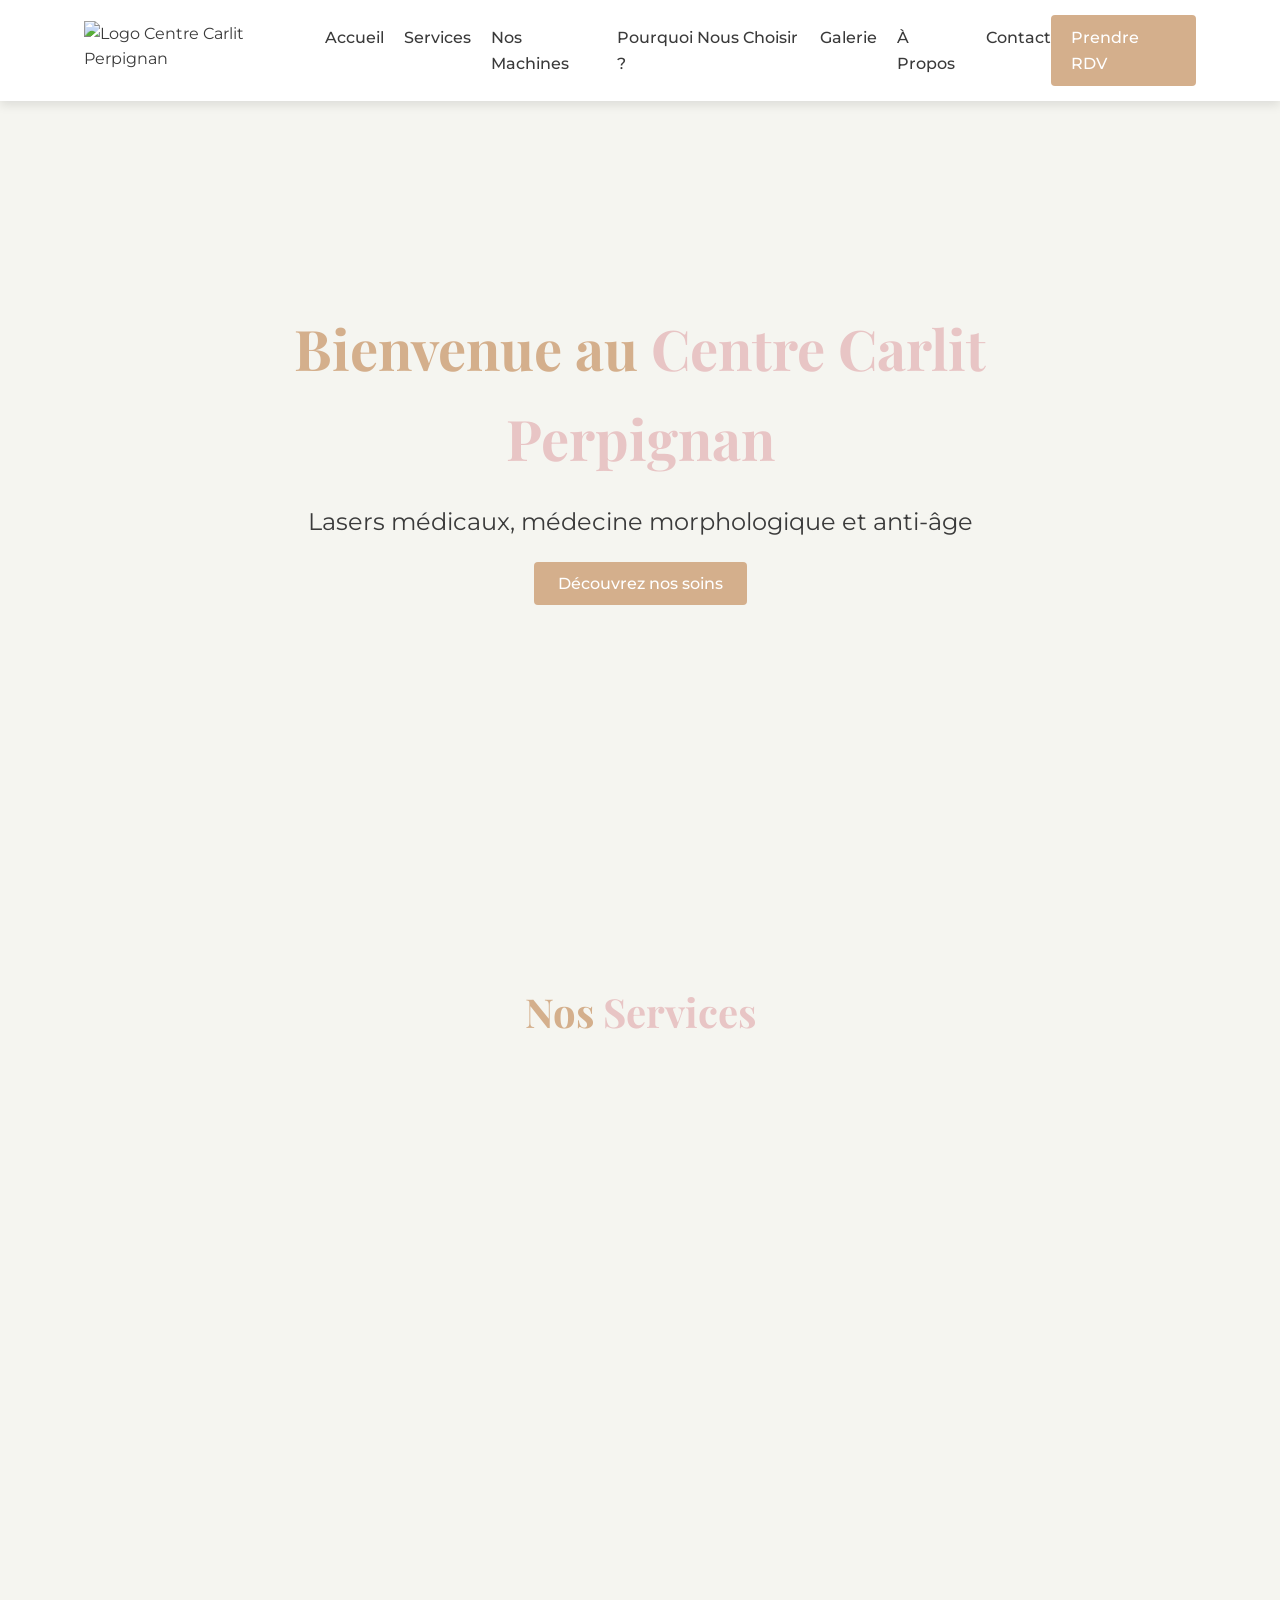
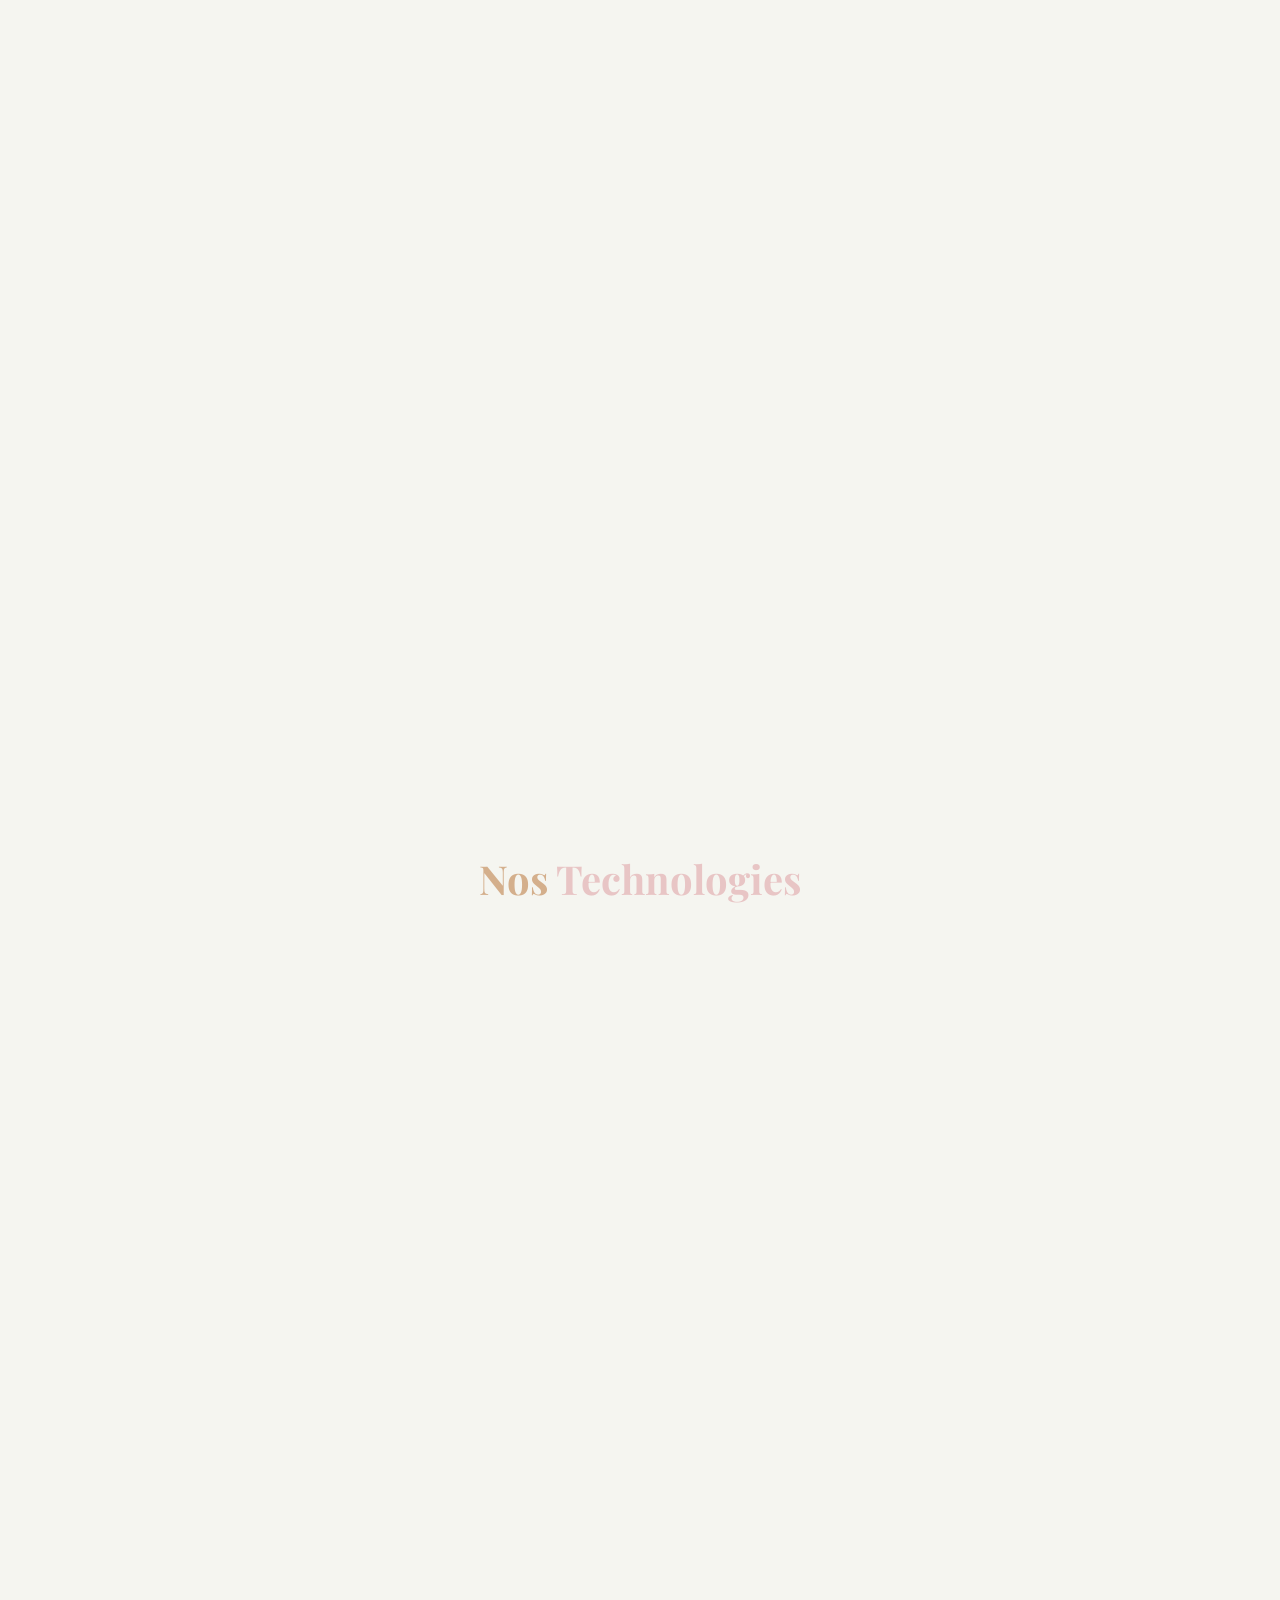
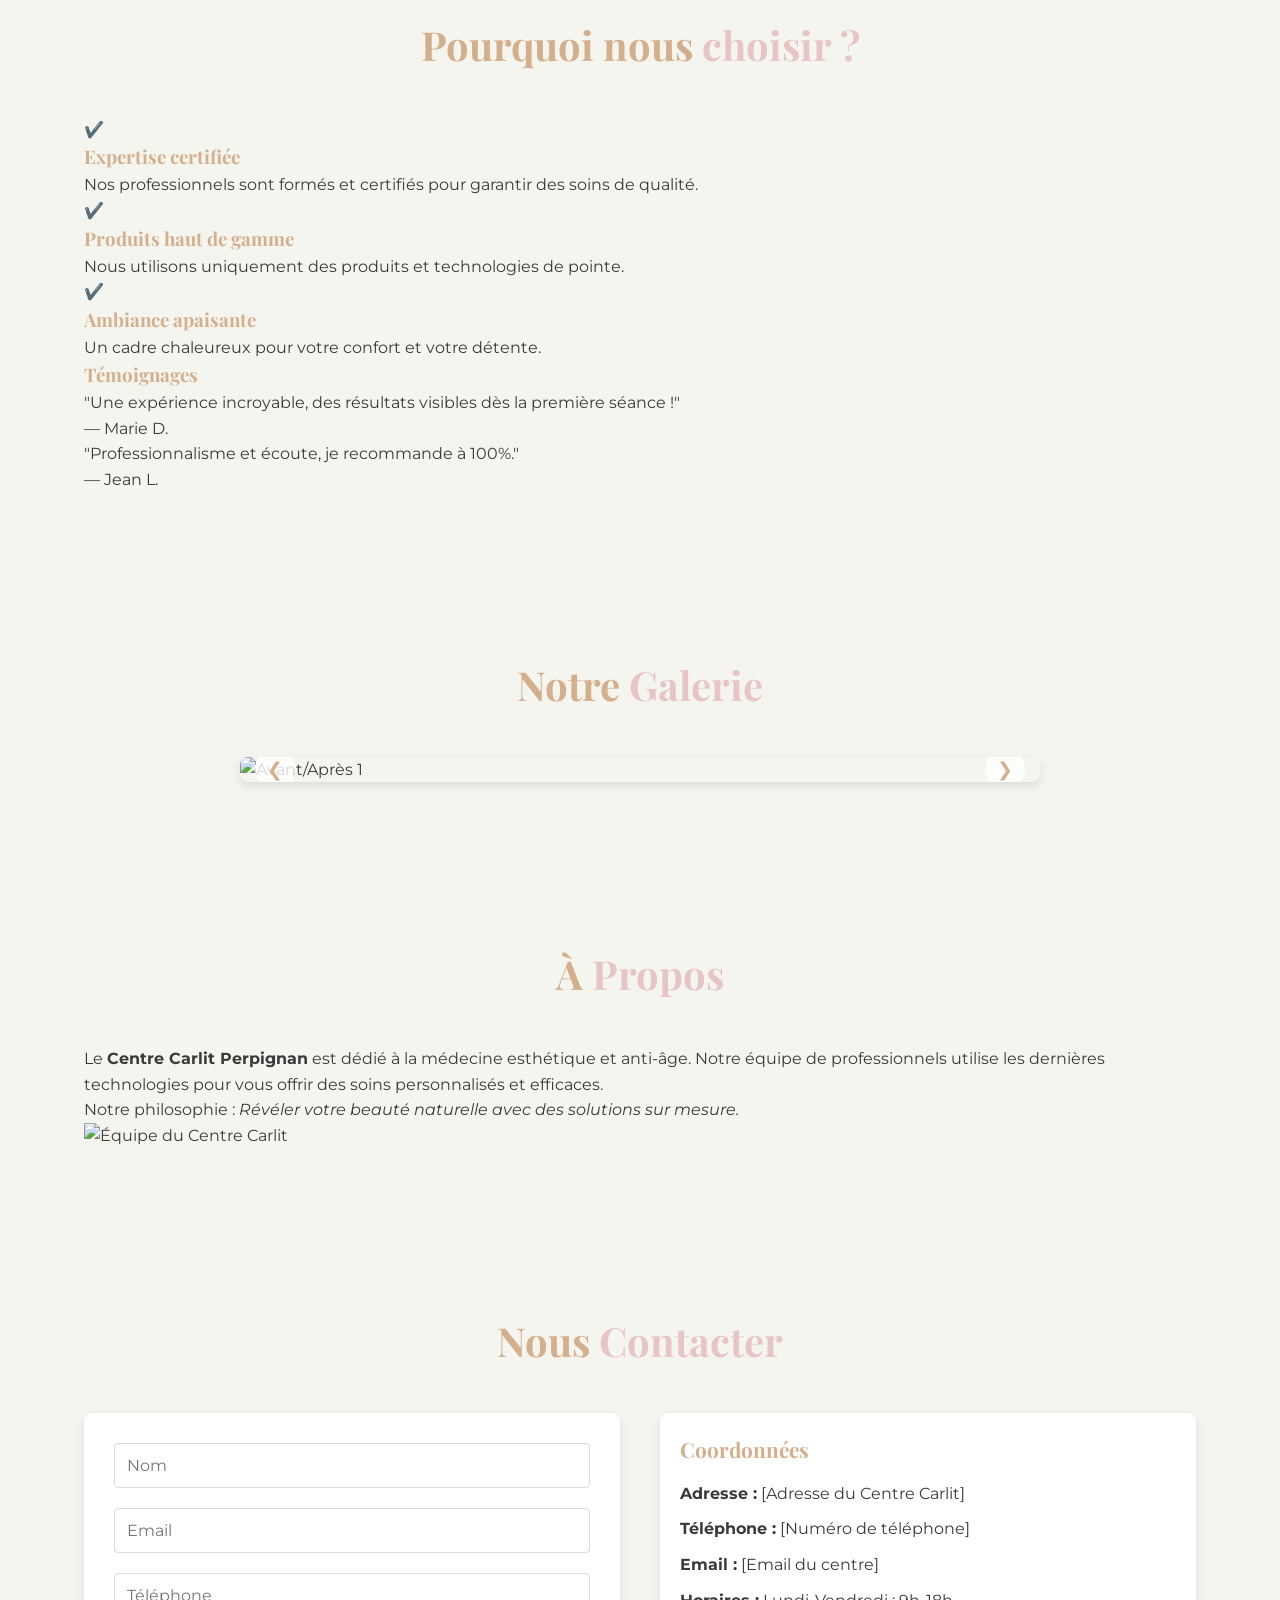
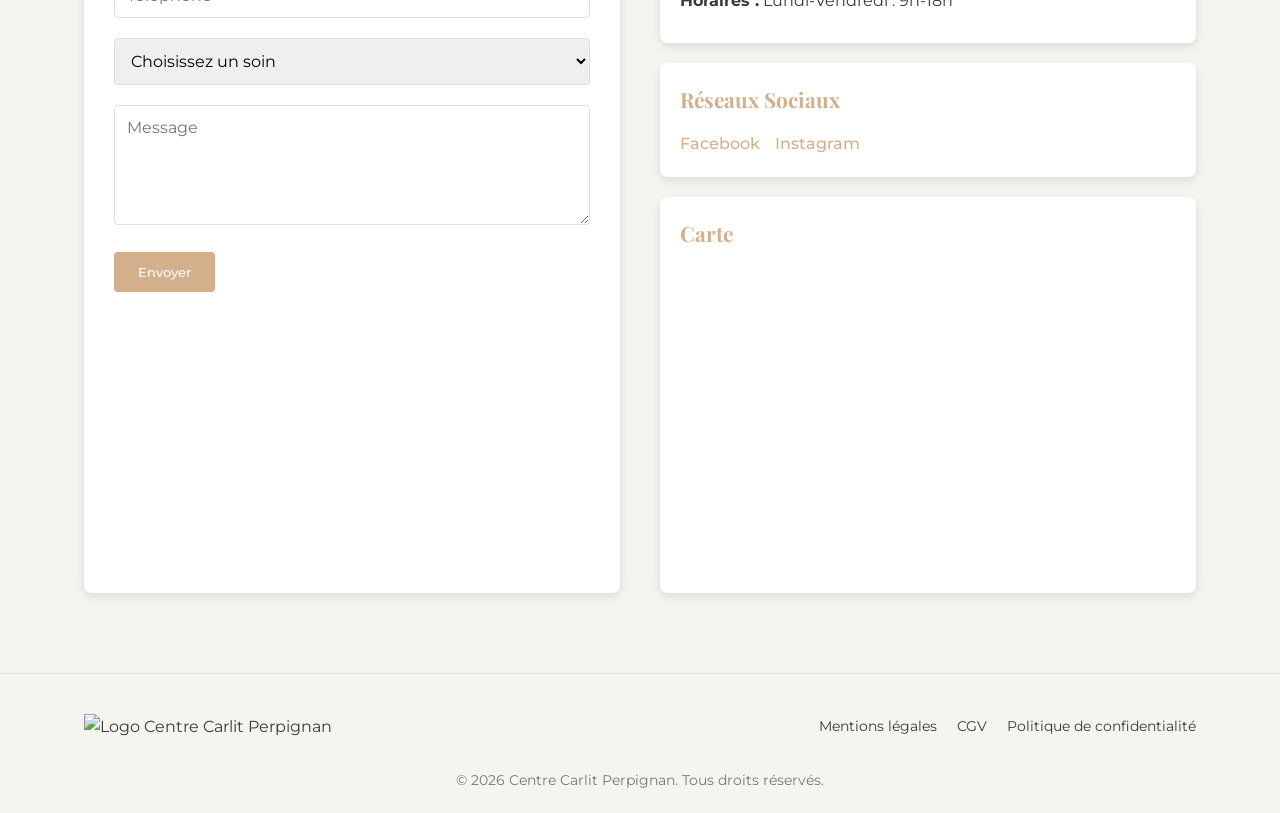
==== index.html @ 640ac3f5 "1st draft" ====
<!DOCTYPE html>
<html lang="fr">
<head>
    <meta charset="UTF-8">
    <meta name="viewport" content="width=device-width, initial-scale=1.0">
    <title>Centre Carlit Perpignan | Lasers Médicaux & Médecine Anti-Âge</title>
    <link rel="preconnect" href="https://fonts.googleapis.com">
    <link rel="preconnect" href="https://fonts.gstatic.com" crossorigin>
    <link href="https://fonts.googleapis.com/css2?family=Playfair+Display:wght@400;600&family=Montserrat:wght@300;400;500&display=swap" rel="stylesheet">
    <link rel="stylesheet" href="css/styles.css">
    <link rel="stylesheet" href="css/hero.css">
    <link rel="stylesheet" href="css/services.css">
    <link rel="stylesheet" href="css/machines.css">
    <link rel="stylesheet" href="css/gallery.css">
    <link rel="stylesheet" href="css/contact.css">
    <link rel="stylesheet" href="css/footer.css">
</head>
<body>
    <!-- Header -->
    <header class="header">
        <div class="container">
            <img src="assets/images/logo-centre-carlit.png" alt="Logo Centre Carlit Perpignan" class="logo">
            <nav class="nav">
                <a href="#hero">Accueil</a>
                <a href="#services">Services</a>
                <a href="#machines">Nos Machines</a>
                <a href="#why-us">Pourquoi Nous Choisir ?</a>
                <a href="#gallery">Galerie</a>
                <a href="#about">À Propos</a>
                <a href="#contact">Contact</a>
            </nav>
            <a href="https://www.doctolib.fr" target="_blank" class="btn-cta">Prendre RDV</a>
        </div>
    </header>

    <!-- Hero Section -->
    <section id="hero" class="hero">
        <div class="hero-content">
            <h1>Bienvenue au <span>Centre Carlit Perpignan</span></h1>
            <p class="subtitle">Lasers médicaux, médecine morphologique et anti-âge</p>
            <a href="#contact" class="btn-primary">Découvrez nos soins</a>
        </div>
    </section>

    <!-- Services Section -->
    <section id="services" class="services">
        <div class="container">
            <h2>Nos <span>Services</span></h2>
            <div class="services-grid" id="services-container"></div>
        </div>
    </section>

    <!-- Machines Section -->
    <section id="machines" class="machines">
        <div class="container">
            <h2>Nos <span>Technologies</span></h2>
            <div class="machines-grid" id="machines-container"></div>
        </div>
    </section>

    <!-- Why Us Section -->
    <section id="why-us" class="why-us">
        <div class="container">
            <h2>Pourquoi nous <span>choisir ?</span></h2>
            <div class="why-us-content">
                <div class="why-us-reasons">
                    <div class="reason">
                        <div class="reason-icon">✔️</div>
                        <h3>Expertise certifiée</h3>
                        <p>Nos professionnels sont formés et certifiés pour garantir des soins de qualité.</p>
                    </div>
                    <div class="reason">
                        <div class="reason-icon">✔️</div>
                        <h3>Produits haut de gamme</h3>
                        <p>Nous utilisons uniquement des produits et technologies de pointe.</p>
                    </div>
                    <div class="reason">
                        <div class="reason-icon">✔️</div>
                        <h3>Ambiance apaisante</h3>
                        <p>Un cadre chaleureux pour votre confort et votre détente.</p>
                    </div>
                </div>
                <div class="testimonials">
                    <h3>Témoignages</h3>
                    <div class="testimonial">
                        <p>"Une expérience incroyable, des résultats visibles dès la première séance !"</p>
                        <span>— Marie D.</span>
                    </div>
                    <div class="testimonial">
                        <p>"Professionnalisme et écoute, je recommande à 100%."</p>
                        <span>— Jean L.</span>
                    </div>
                </div>
            </div>
        </div>
    </section>

    <!-- Gallery Section -->
    <section id="gallery" class="gallery">
        <div class="container">
            <h2>Notre <span>Galerie</span></h2>
            <div class="carousel" id="gallery-carousel">
                <div class="carousel-inner">
                    <div class="carousel-item active">
                        <img src="https://via.placeholder.com/800x500?text=Avant/Après+1" alt="Avant/Après 1">
                    </div>
                    <div class="carousel-item">
                        <img src="https://via.placeholder.com/800x500?text=Avant/Après+2" alt="Avant/Après 2">
                    </div>
                    <div class="carousel-item">
                        <img src="https://via.placeholder.com/800x500?text=Avant/Après+3" alt="Avant/Après 3">
                    </div>
                </div>
                <button class="carousel-control prev">❮</button>
                <button class="carousel-control next">❯</button>
            </div>
        </div>
    </section>

    <!-- About Section -->
    <section id="about" class="about">
        <div class="container">
            <h2>À <span>Propos</span></h2>
            <div class="about-content">
                <div class="about-text">
                    <p>Le <strong>Centre Carlit Perpignan</strong> est dédié à la médecine esthétique et anti-âge. Notre équipe de professionnels utilise les dernières technologies pour vous offrir des soins personnalisés et efficaces.</p>
                    <p>Notre philosophie : <em>Révéler votre beauté naturelle avec des solutions sur mesure.</em></p>
                </div>
                <div class="about-image">
                    <img src="https://via.placeholder.com/600x400?text=Équipe+Centre+Carlit" alt="Équipe du Centre Carlit">
                </div>
            </div>
        </div>
    </section>

    <!-- Contact Section -->
    <section id="contact" class="contact">
        <div class="container">
            <h2>Nous <span>Contacter</span></h2>
            <div class="contact-content">
                <form id="contact-form" class="contact-form">
                    <div class="form-group">
                        <input type="text" id="name" name="name" placeholder="Nom" required>
                    </div>
                    <div class="form-group">
                        <input type="email" id="email" name="email" placeholder="Email" required>
                    </div>
                    <div class="form-group">
                        <input type="tel" id="phone" name="phone" placeholder="Téléphone">
                    </div>
                    <div class="form-group">
                        <select id="service" name="service" required>
                            <option value="" disabled selected>Choisissez un soin</option>
                            <option value="consultation">Consultation Bilan</option>
                            <option value="laser-co2">Laser CO2 fractionné</option>
                            <option value="laser-ipl">Laser IPL vasculaire/pigmenté</option>
                            <option value="tatouage">Dé tatouage laser avec IPL</option>
                            <option value="epilation-laser">Laser épilatoire</option>
                            <option value="epilation-electrique">Épilation électrique</option>
                            <option value="injections">Injections anti-âge</option>
                            <option value="radiofrequence">Radiofréquence + micro needling + NCTF</option>
                            <option value="led">LED / photo modulation</option>
                            <option value="hydrafacial">Hydrafacial</option>
                            <option value="peelings">Peelings</option>
                            <option value="ablations">Ablations bistouri électrique/mécanique</option>
                        </select>
                    </div>
                    <div class="form-group">
                        <textarea id="message" name="message" placeholder="Message" required></textarea>
                    </div>
                    <button type="submit" class="btn-primary">Envoyer</button>
                </form>
                <div class="contact-info">
                    <div class="info-group">
                        <h3>Coordonnées</h3>
                        <p><strong>Adresse :</strong> [Adresse du Centre Carlit]</p>
                        <p><strong>Téléphone :</strong> [Numéro de téléphone]</p>
                        <p><strong>Email :</strong> [Email du centre]</p>
                        <p><strong>Horaires :</strong> Lundi-Vendredi : 9h-18h</p>
                    </div>
                    <div class="info-group">
                        <h3>Réseaux Sociaux</h3>
                        <div class="social-links">
                            <a href="#" target="_blank">Facebook</a>
                            <a href="#" target="_blank">Instagram</a>
                        </div>
                    </div>
                    <div class="info-group">
                        <h3>Carte</h3>
                        <iframe src="https://www.google.com/maps/embed?pb=!1m18!1m12!1m3!1d3000!2d2.9!3d42.7!2m3!1f0!2f0!3f0!3m2!1i1024!2i768!4f13.1!3m3!1m2!1s0x0%3A0x0!2zNDLCsDQyJzAwLjAiTiAywrAwMCcwMCJX!5e0!3m2!1sfr!2sfr!4v1234567890" width="100%" height="300" style="border:0;" allowfullscreen="" loading="lazy"></iframe>
                    </div>
                </div>
            </div>
        </div>
    </section>

    <!-- Footer -->
    <footer class="footer">
        <div class="container">
            <div class="footer-content">
                <div class="footer-logo">
                    <img src="assets/images/logo-centre-carlit.png" alt="Logo Centre Carlit Perpignan" class="logo">
                </div>
                <div class="footer-links">
                    <a href="#">Mentions légales</a>
                    <a href="#">CGV</a>
                    <a href="#">Politique de confidentialité</a>
                </div>
            </div>
            <div class="footer-bottom">
                <p>&copy; 2026 Centre Carlit Perpignan. Tous droits réservés.</p>
            </div>
        </div>
    </footer>

    <script src="js/data/services.js"></script>
    <script src="js/data/machines.js"></script>
    <script src="js/main.js"></script>
    <script src="js/carousel.js"></script>
    <script src="js/form.js"></script>
</body>
</html>
---- css/styles.css ----
:root {
    --primary-color: #D4AF8C;
    --secondary-color: #E8C5C5;
    --text-color: #3A3A3A;
    --bg-color: #F5F5F0;
    --accent-color: #A8C8E8;
    --font-title: 'Playfair Display', serif;
    --font-text: 'Montserrat', sans-serif;
    --shadow: 0 4px 10px rgba(0, 0, 0, 0.1);
    --transition: all 0.3s ease;
}

* {
    margin: 0;
    padding: 0;
    box-sizing: border-box;
}

body {
    font-family: var(--font-text);
    color: var(--text-color);
    background-color: var(--bg-color);
    line-height: 1.6;
}

.container {
    width: 90%;
    max-width: 1200px;
    margin: 0 auto;
    padding: 0 20px;
}

h1, h2, h3 {
    font-family: var(--font-title);
    color: var(--primary-color);
}

a {
    text-decoration: none;
    color: var(--accent-color);
}

img {
    max-width: 100%;
    height: auto;
}

.btn-primary {
    background-color: var(--primary-color);
    color: white;
    padding: 12px 24px;
    border-radius: 4px;
    transition: var(--transition);
    border: none;
    cursor: pointer;
    font-family: var(--font-text);
    font-weight: 500;
}

.btn-primary:hover {
    background-color: var(--secondary-color);
}

.btn-secondary {
    background-color: transparent;
    color: var(--primary-color);
    border: 1px solid var(--primary-color);
    padding: 10px 20px;
    transition: var(--transition);
    border-radius: 4px;
    cursor: pointer;
    font-family: var(--font-text);
}

.btn-secondary:hover {
    background-color: var(--primary-color);
    color: white;
}

.btn-cta {
    background-color: var(--primary-color);
    color: white;
    padding: 10px 20px;
    border-radius: 4px;
    transition: var(--transition);
    text-decoration: none;
    font-family: var(--font-text);
    font-weight: 500;
}

.btn-cta:hover {
    background-color: var(--secondary-color);
}

.header {
    background-color: white;
    box-shadow: var(--shadow);
    position: fixed;
    width: 100%;
    z-index: 1000;
    padding: 15px 0;
}

.header .container {
    display: flex;
    justify-content: space-between;
    align-items: center;
}

.logo {
    height: 60px;
}

.nav {
    display: flex;
    gap: 20px;
}

.nav a {
    color: var(--text-color);
    font-weight: 500;
    transition: var(--transition);
}

.nav a:hover {
    color: var(--primary-color);
}

section {
    padding: 80px 0;
}

section h2 {
    font-size: 2.5rem;
    margin-bottom: 40px;
    text-align: center;
}

section h2 span {
    color: var(--secondary-color);
}

.animate {
    opacity: 1;
    transform: translateY(0);
    transition: var(--transition);
}

.hidden {
    opacity: 0;
    transform: translateY(20px);
}
---- css/hero.css ----
.hero {
    background: linear-gradient(rgba(245, 245, 240, 0.9), rgba(245, 245, 240, 0.9)),
                url('https://via.placeholder.com/1920x1080?text=Hero+Background');
    background-size: cover;
    background-position: center;
    height: 100vh;
    display: flex;
    align-items: center;
    text-align: center;
    color: var(--text-color);
    padding-top: 80px;
}

.hero-content {
    max-width: 800px;
    margin: 0 auto;
}

.hero h1 {
    font-size: 3.5rem;
    margin-bottom: 20px;
    color: var(--primary-color);
}

.hero h1 span {
    color: var(--secondary-color);
}

.hero .subtitle {
    font-size: 1.5rem;
    margin-bottom: 30px;
    color: var(--text-color);
}
---- css/services.css ----
.services-grid {
    display: grid;
    grid-template-columns: repeat(auto-fill, minmax(300px, 1fr));
    gap: 25px;
}

.service-card {
    background: white;
    border-radius: 8px;
    padding: 25px;
    box-shadow: var(--shadow);
    transition: var(--transition);
    opacity: 0;
    transform: translateY(20px);
}

.service-card.animate {
    opacity: 1;
    transform: translateY(0);
}

.service-card:hover {
    transform: translateY(-5px);
    box-shadow: 0 8px 15px rgba(0, 0, 0, 0.15);
}

.service-icon {
    font-size: 2.5rem;
    margin-bottom: 15px;
    color: var(--primary-color);
}

.service-card h3 {
    font-size: 1.4rem;
    margin-bottom: 10px;
    color: var(--primary-color);
}

.service-card p {
    margin-bottom: 10px;
    color: var(--text-color);
}

.service-price {
    font-weight: 600;
    color: var(--secondary-color);
    display: block;
}
---- css/machines.css ----
.machines-grid {
    display: grid;
    grid-template-columns: repeat(auto-fill, minmax(300px, 1fr));
    gap: 25px;
}

.machine-card {
    background: white;
    border-radius: 8px;
    padding: 25px;
    box-shadow: var(--shadow);
    transition: var(--transition);
    text-align: center;
    opacity: 0;
    transform: translateY(20px);
}

.machine-card.animate {
    opacity: 1;
    transform: translateY(0);
}

.machine-card:hover {
    transform: translateY(-5px);
    box-shadow: 0 8px 15px rgba(0, 0, 0, 0.15);
}

.machine-card img {
    height: 200px;
    object-fit: contain;
    margin-bottom: 20px;
}

.machine-card h3 {
    font-size: 1.4rem;
    margin-bottom: 10px;
    color: var(--primary-color);
}

.machine-card p {
    margin-bottom: 20px;
    color: var(--text-color);
}
---- css/gallery.css ----
.carousel {
    position: relative;
    max-width: 800px;
    margin: 0 auto;
    overflow: hidden;
    border-radius: 8px;
    box-shadow: var(--shadow);
}

.carousel-inner {
    display: flex;
    transition: transform 0.5s ease;
}

.carousel-item {
    min-width: 100%;
}

.carousel-item img {
    width: 100%;
    height: 400px;
    object-fit: cover;
}

.carousel-control {
    position: absolute;
    top: 50%;
    transform: translateY(-50%);
    background: rgba(255, 255, 255, 0.8);
    border: none;
    width: 40px;
    height: 40px;
    border-radius: 50%;
    cursor: pointer;
    font-size: 1.2rem;
    color: var(--primary-color);
    z-index: 10;
}

.carousel-control.prev {
    left: 15px;
}

.carousel-control.next {
    right: 15px;
}

.carousel-control:hover {
    background: rgba(212, 175, 140, 0.8);
    color: white;
}
---- css/contact.css ----
.contact-content {
    display: grid;
    grid-template-columns: 1fr 1fr;
    gap: 40px;
}

.contact-form {
    background: white;
    padding: 30px;
    border-radius: 8px;
    box-shadow: var(--shadow);
}

.form-group {
    margin-bottom: 20px;
}

.form-group input,
.form-group select,
.form-group textarea {
    width: 100%;
    padding: 12px;
    border: 1px solid #ddd;
    border-radius: 4px;
    font-family: var(--font-text);
    font-size: 1rem;
}

.form-group textarea {
    height: 120px;
    resize: vertical;
}

.contact-info {
    display: flex;
    flex-direction: column;
    gap: 20px;
}

.info-group {
    background: white;
    padding: 20px;
    border-radius: 8px;
    box-shadow: var(--shadow);
}

.info-group h3 {
    margin-bottom: 15px;
    font-size: 1.3rem;
    color: var(--primary-color);
}

.info-group p {
    margin-bottom: 10px;
}

.social-links {
    display: flex;
    gap: 15px;
}

.social-links a {
    color: var(--primary-color);
    font-weight: 500;
}

.social-links a:hover {
    color: var(--secondary-color);
}

iframe {
    border: none;
    border-radius: 8px;
}
---- css/footer.css ----
.footer {
    background-color: var(--bg-color);
    padding: 40px 0 20px;
    border-top: 1px solid #ddd;
}

.footer-content {
    display: flex;
    justify-content: space-between;
    align-items: center;
    margin-bottom: 30px;
}

.footer-logo img {
    height: 50px;
}

.footer-links {
    display: flex;
    gap: 20px;
}

.footer-links a {
    color: var(--text-color);
    font-size: 0.9rem;
}

.footer-links a:hover {
    color: var(--primary-color);
}

.footer-bottom {
    text-align: center;
    font-size: 0.9rem;
    color: #777;
}
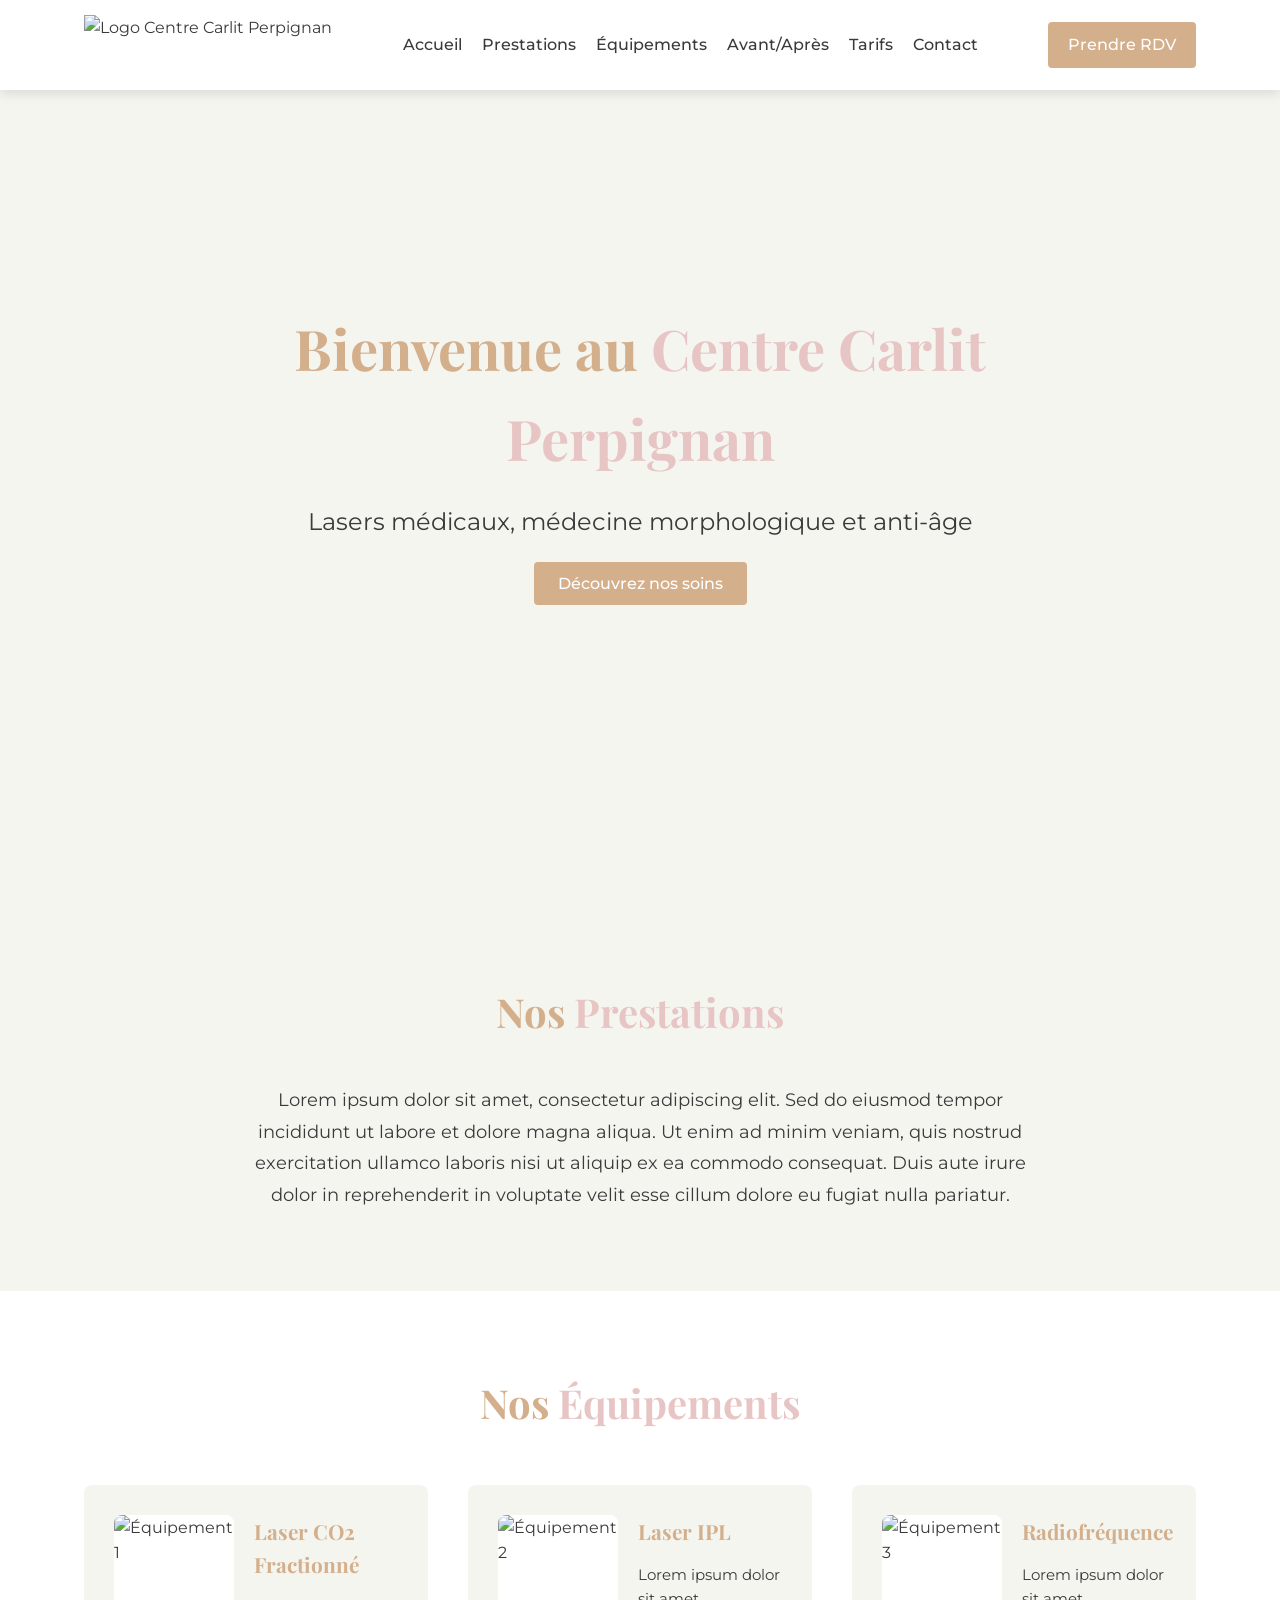
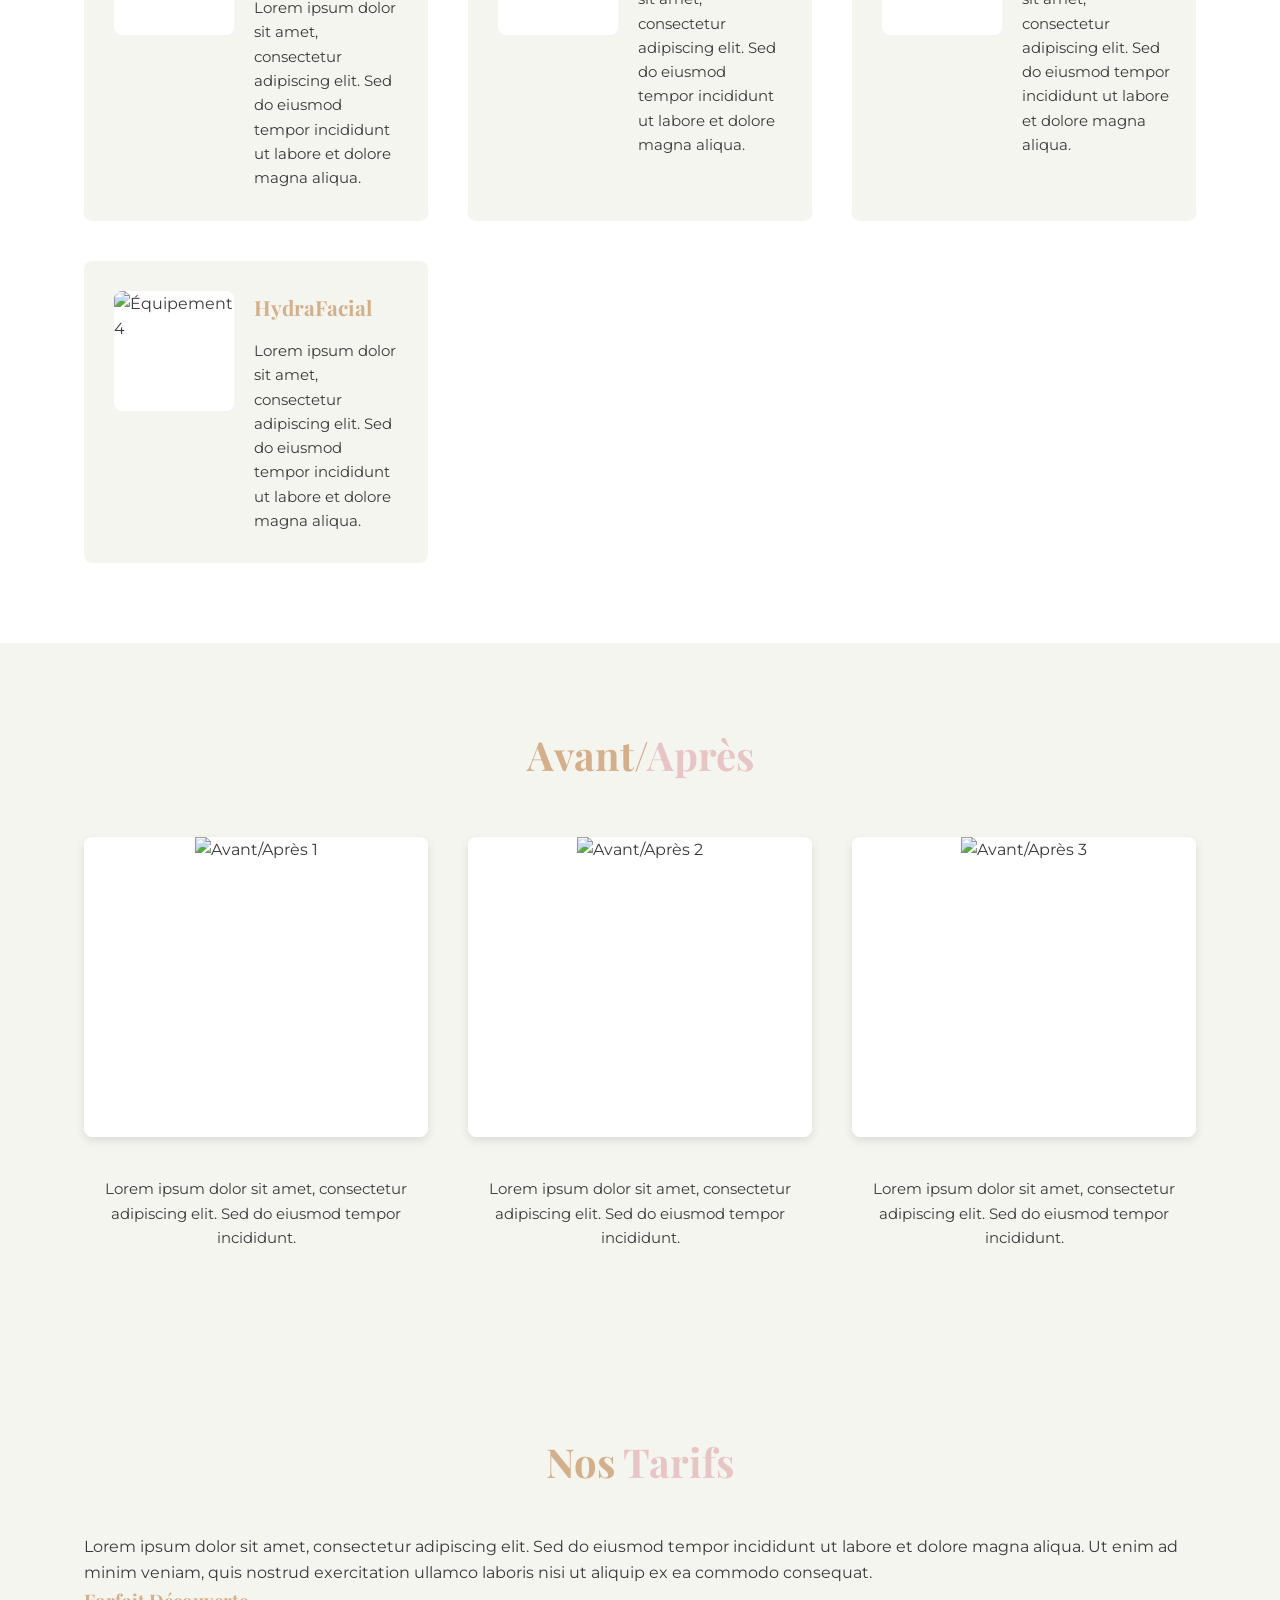
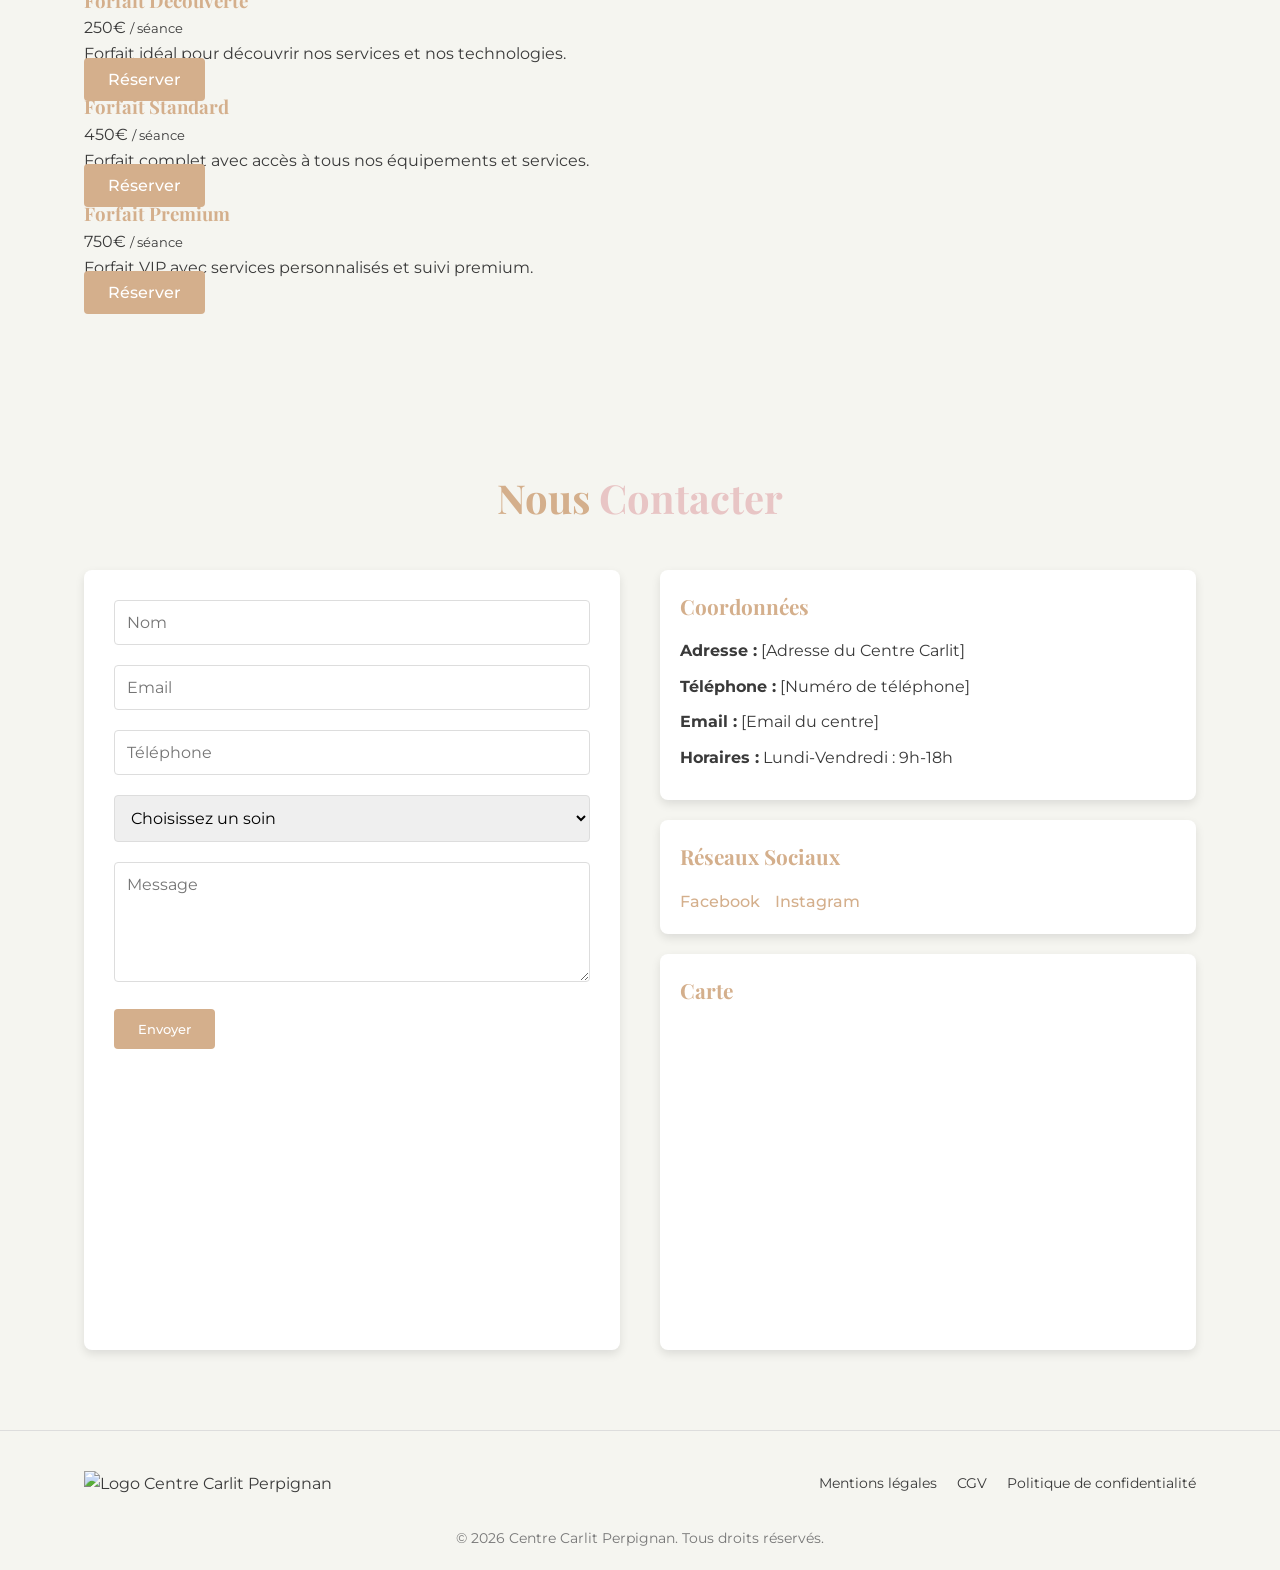
==== commit acf75842: "Mettre à jour index.html avec les 5 nouvelles sections et menu reformatisé" ====
--- a/index.html
+++ b/index.html
@@ -9,9 +9,10 @@
     <link href="https://fonts.googleapis.com/css2?family=Playfair+Display:wght@400;600&family=Montserrat:wght@300;400;500&display=swap" rel="stylesheet">
     <link rel="stylesheet" href="css/styles.css">
     <link rel="stylesheet" href="css/hero.css">
-    <link rel="stylesheet" href="css/services.css">
-    <link rel="stylesheet" href="css/machines.css">
-    <link rel="stylesheet" href="css/gallery.css">
+    <link rel="stylesheet" href="css/prestations.css">
+    <link rel="stylesheet" href="css/equipements.css">
+    <link rel="stylesheet" href="css/avant-apres.css">
+    <link rel="stylesheet" href="css/tarifs.css">
     <link rel="stylesheet" href="css/contact.css">
     <link rel="stylesheet" href="css/footer.css">
 </head>
@@ -22,11 +23,10 @@
             <img src="assets/images/logo-centre-carlit.png" alt="Logo Centre Carlit Perpignan" class="logo">
             <nav class="nav">
                 <a href="#hero">Accueil</a>
-                <a href="#services">Services</a>
-                <a href="#machines">Nos Machines</a>
-                <a href="#why-us">Pourquoi Nous Choisir ?</a>
-                <a href="#gallery">Galerie</a>
-                <a href="#about">À Propos</a>
+                <a href="#prestations">Prestations</a>
+                <a href="#equipements">Équipements</a>
+                <a href="#avant-apres">Avant/Après</a>
+                <a href="#tarifs">Tarifs</a>
                 <a href="#contact">Contact</a>
             </nav>
             <a href="https://www.doctolib.fr" target="_blank" class="btn-cta">Prendre RDV</a>
@@ -42,92 +42,140 @@
         </div>
     </section>
 
-    <!-- Services Section -->
-    <section id="services" class="services">
-        <div class="container">
-            <h2>Nos <span>Services</span></h2>
-            <div class="services-grid" id="services-container"></div>
-        </div>
-    </section>
-
-    <!-- Machines Section -->
-    <section id="machines" class="machines">
-        <div class="container">
-            <h2>Nos <span>Technologies</span></h2>
-            <div class="machines-grid" id="machines-container"></div>
-        </div>
-    </section>
-
-    <!-- Why Us Section -->
-    <section id="why-us" class="why-us">
-        <div class="container">
-            <h2>Pourquoi nous <span>choisir ?</span></h2>
-            <div class="why-us-content">
-                <div class="why-us-reasons">
-                    <div class="reason">
-                        <div class="reason-icon">✔️</div>
-                        <h3>Expertise certifiée</h3>
-                        <p>Nos professionnels sont formés et certifiés pour garantir des soins de qualité.</p>
-                    </div>
-                    <div class="reason">
-                        <div class="reason-icon">✔️</div>
-                        <h3>Produits haut de gamme</h3>
-                        <p>Nous utilisons uniquement des produits et technologies de pointe.</p>
-                    </div>
-                    <div class="reason">
-                        <div class="reason-icon">✔️</div>
-                        <h3>Ambiance apaisante</h3>
-                        <p>Un cadre chaleureux pour votre confort et votre détente.</p>
-                    </div>
-                </div>
-                <div class="testimonials">
-                    <h3>Témoignages</h3>
-                    <div class="testimonial">
-                        <p>"Une expérience incroyable, des résultats visibles dès la première séance !"</p>
-                        <span>— Marie D.</span>
-                    </div>
-                    <div class="testimonial">
-                        <p>"Professionnalisme et écoute, je recommande à 100%."</p>
-                        <span>— Jean L.</span>
-                    </div>
-                </div>
-            </div>
-        </div>
-    </section>
-
-    <!-- Gallery Section -->
-    <section id="gallery" class="gallery">
-        <div class="container">
-            <h2>Notre <span>Galerie</span></h2>
-            <div class="carousel" id="gallery-carousel">
-                <div class="carousel-inner">
-                    <div class="carousel-item active">
-                        <img src="https://via.placeholder.com/800x500?text=Avant/Après+1" alt="Avant/Après 1">
-                    </div>
-                    <div class="carousel-item">
-                        <img src="https://via.placeholder.com/800x500?text=Avant/Après+2" alt="Avant/Après 2">
-                    </div>
-                    <div class="carousel-item">
-                        <img src="https://via.placeholder.com/800x500?text=Avant/Après+3" alt="Avant/Après 3">
-                    </div>
-                </div>
-                <button class="carousel-control prev">❮</button>
-                <button class="carousel-control next">❯</button>
-            </div>
-        </div>
-    </section>
-
-    <!-- About Section -->
-    <section id="about" class="about">
-        <div class="container">
-            <h2>À <span>Propos</span></h2>
-            <div class="about-content">
-                <div class="about-text">
-                    <p>Le <strong>Centre Carlit Perpignan</strong> est dédié à la médecine esthétique et anti-âge. Notre équipe de professionnels utilise les dernières technologies pour vous offrir des soins personnalisés et efficaces.</p>
-                    <p>Notre philosophie : <em>Révéler votre beauté naturelle avec des solutions sur mesure.</em></p>
-                </div>
-                <div class="about-image">
-                    <img src="https://via.placeholder.com/600x400?text=Équipe+Centre+Carlit" alt="Équipe du Centre Carlit">
+    <!-- Prestations Section -->
+    <section id="prestations" class="prestations">
+        <div class="container">
+            <h2>Nos <span>Prestations</span></h2>
+            <div class="prestations-content">
+                <p>Lorem ipsum dolor sit amet, consectetur adipiscing elit. Sed do eiusmod tempor incididunt ut labore et dolore magna aliqua. Ut enim ad minim veniam, quis nostrud exercitation ullamco laboris nisi ut aliquip ex ea commodo consequat. Duis aute irure dolor in reprehenderit in voluptate velit esse cillum dolore eu fugiat nulla pariatur.</p>
+            </div>
+        </div>
+    </section>
+
+    <!-- Équipements Section -->
+    <section id="equipements" class="equipements">
+        <div class="container">
+            <h2>Nos <span>Équipements</span></h2>
+            <div class="equipements-grid">
+                <div class="equipement-card">
+                    <div class="equipement-image">
+                        <img src="assets/images/logo-centre-carlit.png" alt="Équipement 1">
+                    </div>
+                    <div class="equipement-text">
+                        <h3>Laser CO2 Fractionné</h3>
+                        <p>Lorem ipsum dolor sit amet, consectetur adipiscing elit. Sed do eiusmod tempor incididunt ut labore et dolore magna aliqua.</p>
+                    </div>
+                </div>
+                <div class="equipement-card">
+                    <div class="equipement-image">
+                        <img src="assets/images/logo-centre-carlit.png" alt="Équipement 2">
+                    </div>
+                    <div class="equipement-text">
+                        <h3>Laser IPL</h3>
+                        <p>Lorem ipsum dolor sit amet, consectetur adipiscing elit. Sed do eiusmod tempor incididunt ut labore et dolore magna aliqua.</p>
+                    </div>
+                </div>
+                <div class="equipement-card">
+                    <div class="equipement-image">
+                        <img src="assets/images/logo-centre-carlit.png" alt="Équipement 3">
+                    </div>
+                    <div class="equipement-text">
+                        <h3>Radiofréquence</h3>
+                        <p>Lorem ipsum dolor sit amet, consectetur adipiscing elit. Sed do eiusmod tempor incididunt ut labore et dolore magna aliqua.</p>
+                    </div>
+                </div>
+                <div class="equipement-card">
+                    <div class="equipement-image">
+                        <img src="assets/images/logo-centre-carlit.png" alt="Équipement 4">
+                    </div>
+                    <div class="equipement-text">
+                        <h3>HydraFacial</h3>
+                        <p>Lorem ipsum dolor sit amet, consectetur adipiscing elit. Sed do eiusmod tempor incididunt ut labore et dolore magna aliqua.</p>
+                    </div>
+                </div>
+            </div>
+        </div>
+    </section>
+
+    <!-- Avant/Après Section -->
+    <section id="avant-apres" class="avant-apres">
+        <div class="container">
+            <h2>Avant/<span>Après</span></h2>
+            <div class="avant-apres-grid">
+                <div class="avant-apres-card">
+                    <div class="avant-apres-image">
+                        <img src="https://via.placeholder.com/400x300?text=Avant/Après+1" alt="Avant/Après 1">
+                    </div>
+                    <div class="avant-apres-text">
+                        <p>Lorem ipsum dolor sit amet, consectetur adipiscing elit. Sed do eiusmod tempor incididunt.</p>
+                    </div>
+                </div>
+                <div class="avant-apres-card">
+                    <div class="avant-apres-image">
+                        <img src="https://via.placeholder.com/400x300?text=Avant/Après+2" alt="Avant/Après 2">
+                    </div>
+                    <div class="avant-apres-text">
+                        <p>Lorem ipsum dolor sit amet, consectetur adipiscing elit. Sed do eiusmod tempor incididunt.</p>
+                    </div>
+                </div>
+                <div class="avant-apres-card">
+                    <div class="avant-apres-image">
+                        <img src="https://via.placeholder.com/400x300?text=Avant/Après+3" alt="Avant/Après 3">
+                    </div>
+                    <div class="avant-apres-text">
+                        <p>Lorem ipsum dolor sit amet, consectetur adipiscing elit. Sed do eiusmod tempor incididunt.</p>
+                    </div>
+                </div>
+            </div>
+        </div>
+    </section>
+
+    <!-- Tarifs Section -->
+    <section id="tarifs" class="tarifs">
+        <div class="container">
+            <h2>Nos <span>Tarifs</span></h2>
+            <div class="tarifs-intro">
+                <p>Lorem ipsum dolor sit amet, consectetur adipiscing elit. Sed do eiusmod tempor incididunt ut labore et dolore magna aliqua. Ut enim ad minim veniam, quis nostrud exercitation ullamco laboris nisi ut aliquip ex ea commodo consequat.</p>
+            </div>
+            <div class="tarifs-grid">
+                <div class="tarif-card">
+                    <h3>Forfait Découverte</h3>
+                    <div class="tarif-price">
+                        250€
+                        <small>/ séance</small>
+                    </div>
+                    <div class="tarif-description">
+                        <p>Forfait idéal pour découvrir nos services et nos technologies.</p>
+                    </div>
+                    <div class="tarif-button">
+                        <a href="#contact" class="btn-primary">Réserver</a>
+                    </div>
+                </div>
+                <div class="tarif-card">
+                    <h3>Forfait Standard</h3>
+                    <div class="tarif-price">
+                        450€
+                        <small>/ séance</small>
+                    </div>
+                    <div class="tarif-description">
+                        <p>Forfait complet avec accès à tous nos équipements et services.</p>
+                    </div>
+                    <div class="tarif-button">
+                        <a href="#contact" class="btn-primary">Réserver</a>
+                    </div>
+                </div>
+                <div class="tarif-card">
+                    <h3>Forfait Premium</h3>
+                    <div class="tarif-price">
+                        750€
+                        <small>/ séance</small>
+                    </div>
+                    <div class="tarif-description">
+                        <p>Forfait VIP avec services personnalisés et suivi premium.</p>
+                    </div>
+                    <div class="tarif-button">
+                        <a href="#contact" class="btn-primary">Réserver</a>
+                    </div>
                 </div>
             </div>
         </div>
@@ -187,7 +235,7 @@
                     </div>
                     <div class="info-group">
                         <h3>Carte</h3>
-                        <iframe src="https://www.google.com/maps/embed?pb=!1m18!1m12!1m3!1d3000!2d2.9!3d42.7!2m3!1f0!2f0!3f0!3m2!1i1024!2i768!4f13.1!3m3!1m2!1s0x0%3A0x0!2zNDLCsDQyJzAwLjAiTiAywrAwMCcwMCJX!5e0!3m2!1sfr!2sfr!4v1234567890" width="100%" height="300" style="border:0;" allowfullscreen="" loading="lazy"></iframe>
+                        <iframe src="https://www.google.com/maps/embed?pb=!1m18!1m12!1m3!1d3000!2d2.9!3d42.7!2m3!1f0!2f0!3f0!3m2!1i1024!2i768!4f13.1!3m3!1m2!1s0x0%3A0x0!2zNDLCsDQyJzAwLjAiTiAywrAw" style="width: 100%; height: 300px; border: none; border-radius: 8px;" allowfullscreen="" loading="lazy" referrerpolicy="no-referrer-when-downgrade"></iframe>
                     </div>
                 </div>
             </div>
--- a/css/prestations.css
+++ b/css/prestations.css
@@ -0,0 +1,17 @@
+/* Prestations Section */
+.prestations {
+    background-color: #f5f5f0;
+    padding: 80px 0;
+}
+
+.prestations-content {
+    max-width: 800px;
+    margin: 0 auto;
+    text-align: center;
+}
+
+.prestations-content p {
+    font-size: 1.1rem;
+    line-height: 1.8;
+    color: var(--text-color);
+}
--- a/css/equipements.css
+++ b/css/equipements.css
@@ -0,0 +1,60 @@
+/* Équipements Section */
+.equipements {
+    background-color: white;
+    padding: 80px 0;
+}
+
+.equipements-grid {
+    display: grid;
+    grid-template-columns: repeat(auto-fit, minmax(300px, 1fr));
+    gap: 40px;
+    margin-top: 50px;
+}
+
+.equipement-card {
+    display: flex;
+    gap: 20px;
+    align-items: flex-start;
+    padding: 30px;
+    background-color: #f5f5f0;
+    border-radius: 8px;
+    transition: var(--transition);
+}
+
+.equipement-card:hover {
+    box-shadow: var(--shadow);
+    transform: translateY(-5px);
+}
+
+.equipement-image {
+    flex-shrink: 0;
+    width: 120px;
+    height: 120px;
+    display: flex;
+    align-items: center;
+    justify-content: center;
+    background-color: white;
+    border-radius: 8px;
+    overflow: hidden;
+}
+
+.equipement-image img {
+    width: 100%;
+    height: 100%;
+    object-fit: contain;
+}
+
+.equipement-text {
+    flex: 1;
+}
+
+.equipement-text h3 {
+    margin-bottom: 15px;
+    font-size: 1.3rem;
+}
+
+.equipement-text p {
+    font-size: 0.95rem;
+    line-height: 1.6;
+    color: var(--text-color);
+}
--- a/css/avant-apres.css
+++ b/css/avant-apres.css
@@ -0,0 +1,49 @@
+/* Avant/Après Section */
+.avant-apres {
+    background-color: #f5f5f0;
+    padding: 80px 0;
+}
+
+.avant-apres-grid {
+    display: grid;
+    grid-template-columns: repeat(auto-fit, minmax(280px, 1fr));
+    gap: 40px;
+    margin-top: 50px;
+}
+
+.avant-apres-card {
+    text-align: center;
+    transition: var(--transition);
+}
+
+.avant-apres-image {
+    width: 100%;
+    height: 300px;
+    background-color: white;
+    border-radius: 8px;
+    overflow: hidden;
+    margin-bottom: 20px;
+    box-shadow: var(--shadow);
+    transition: var(--transition);
+}
+
+.avant-apres-card:hover .avant-apres-image {
+    transform: scale(1.05);
+    box-shadow: 0 8px 20px rgba(0, 0, 0, 0.15);
+}
+
+.avant-apres-image img {
+    width: 100%;
+    height: 100%;
+    object-fit: cover;
+}
+
+.avant-apres-text {
+    padding: 20px;
+}
+
+.avant-apres-text p {
+    font-size: 0.95rem;
+    line-height: 1.6;
+    color: var(--text-color);
+}
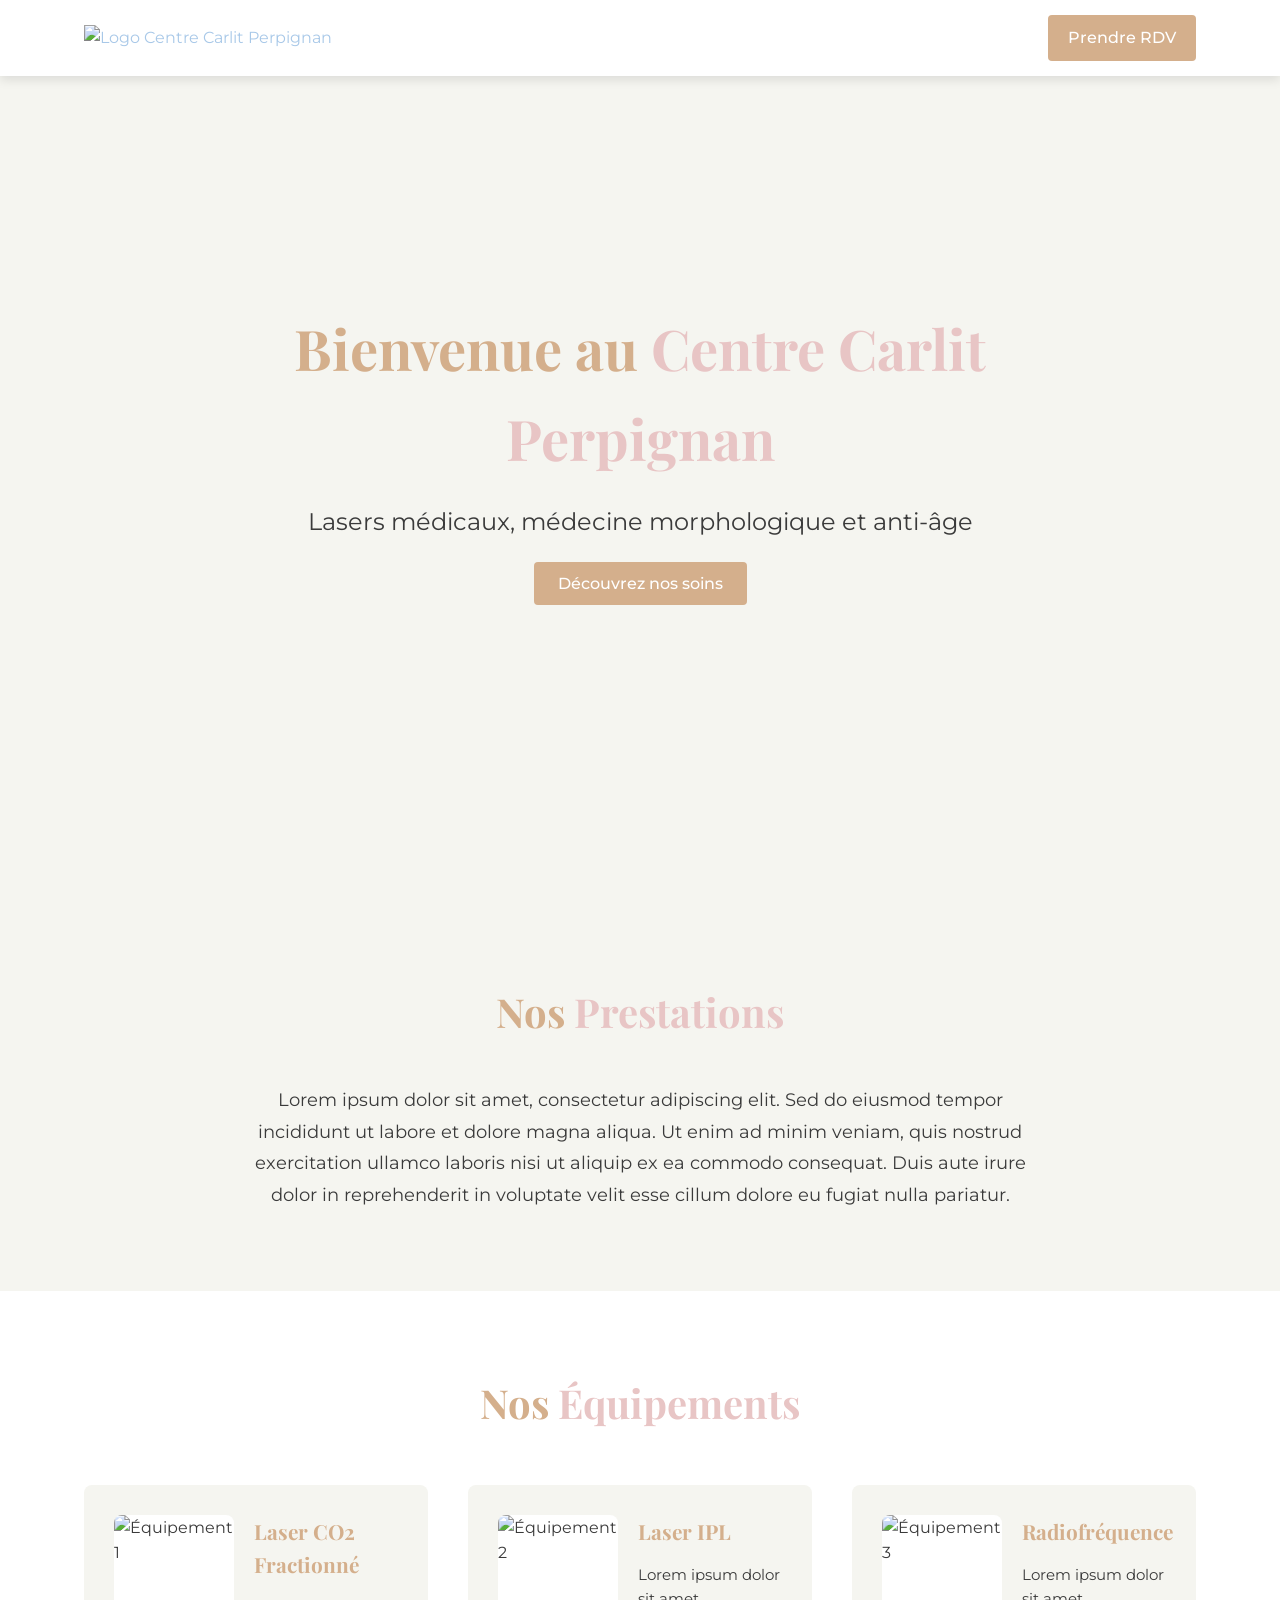
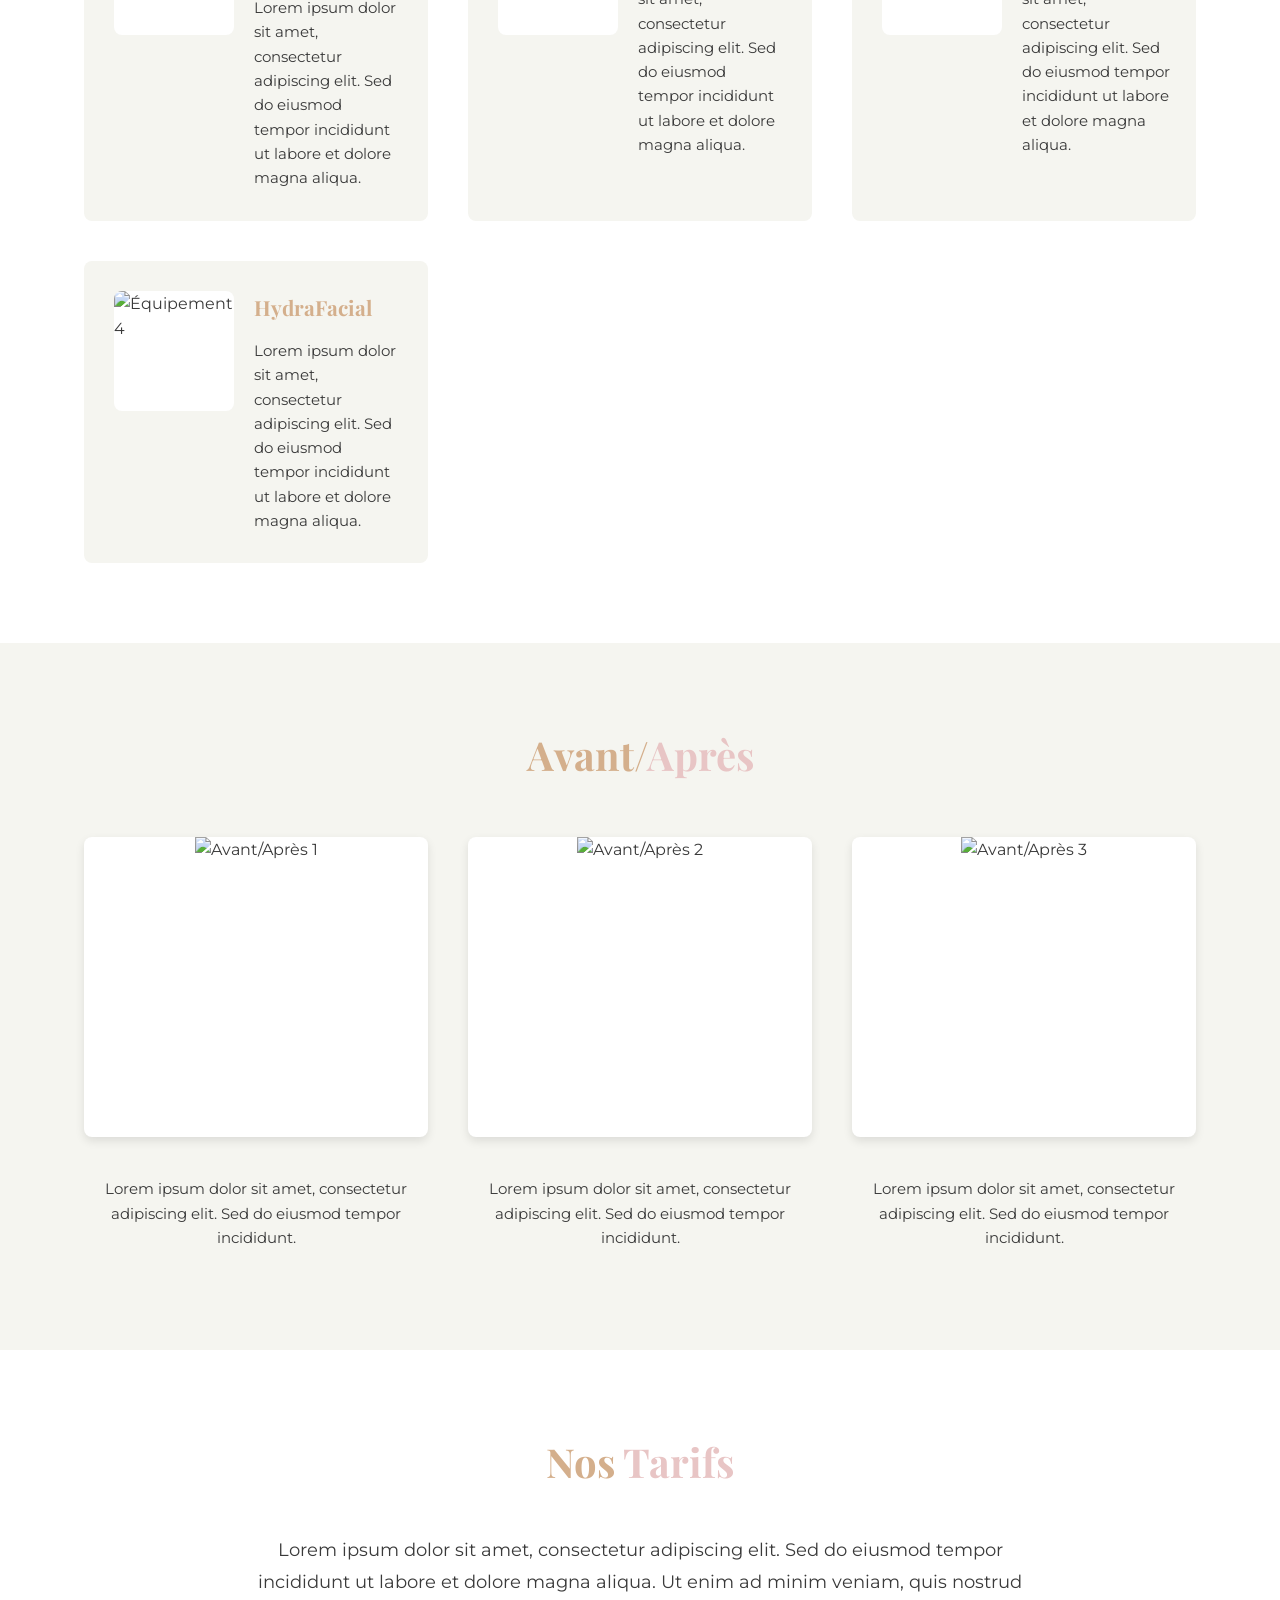
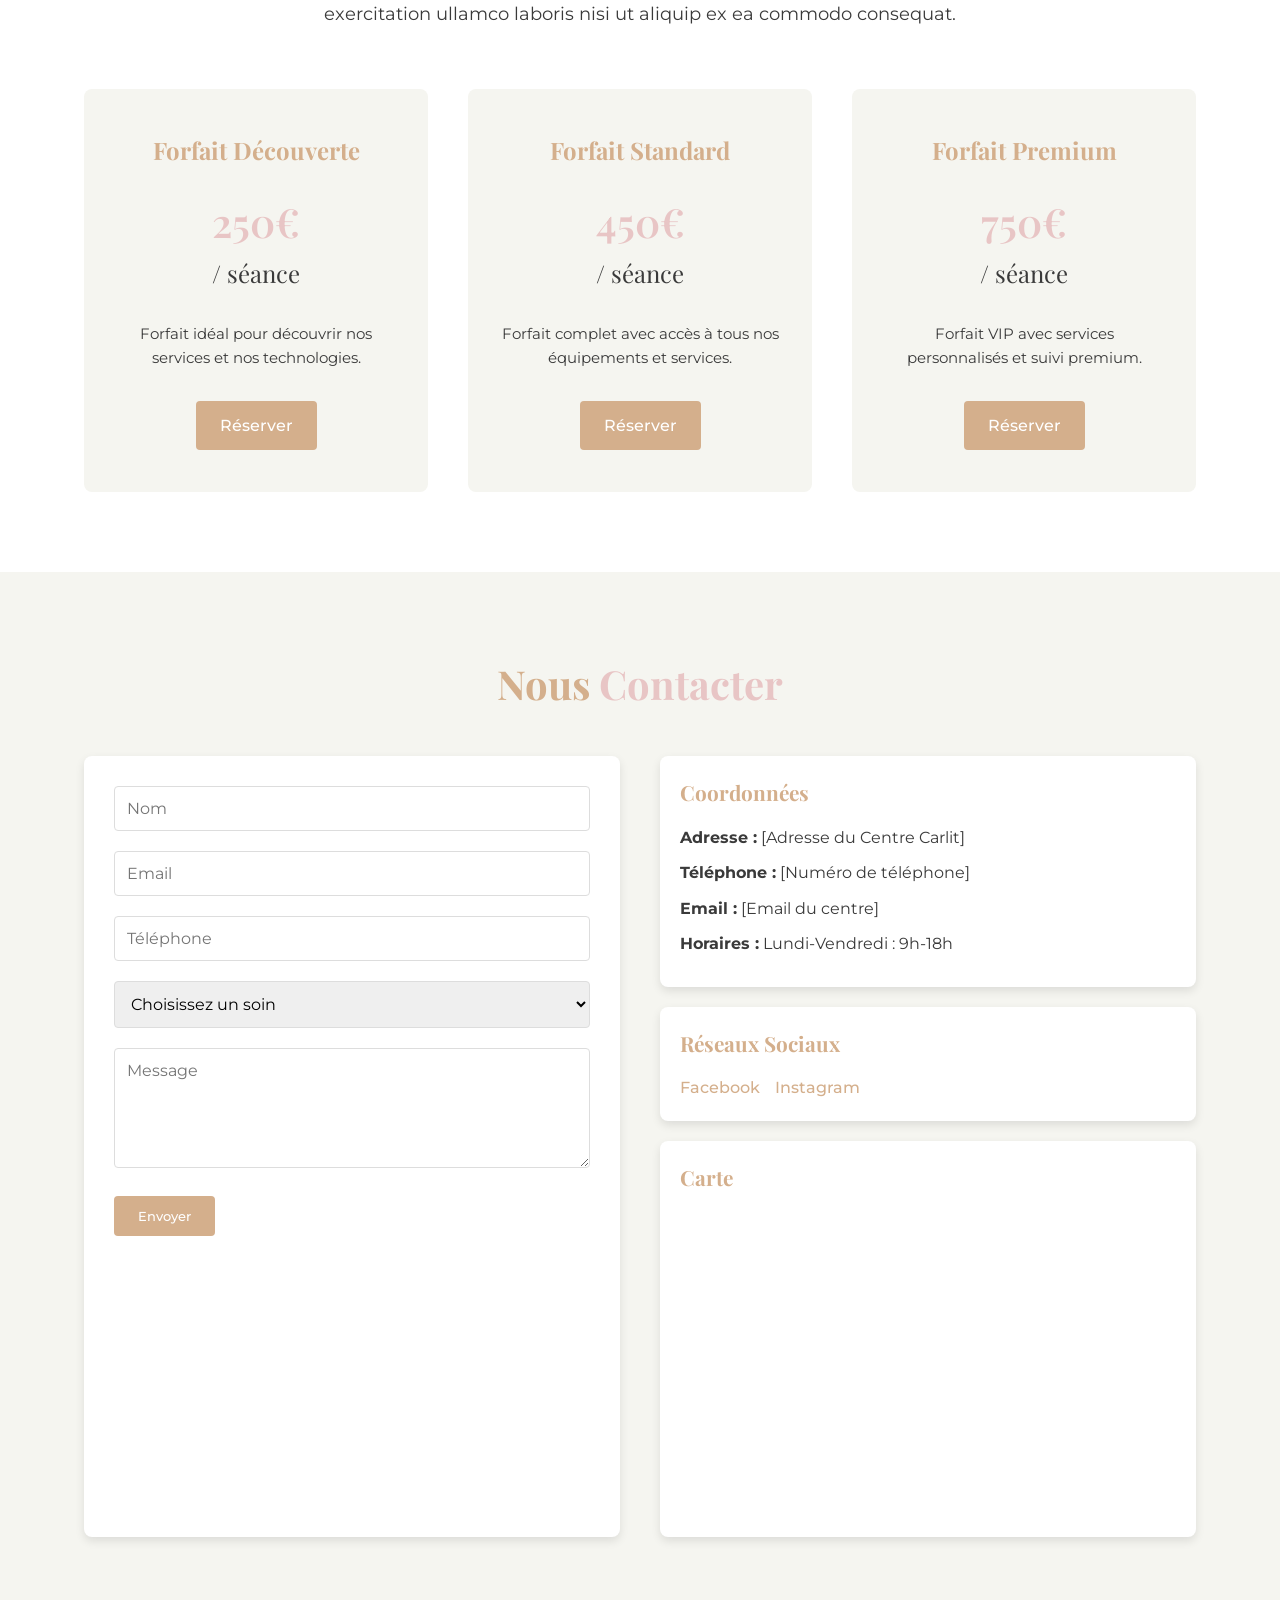
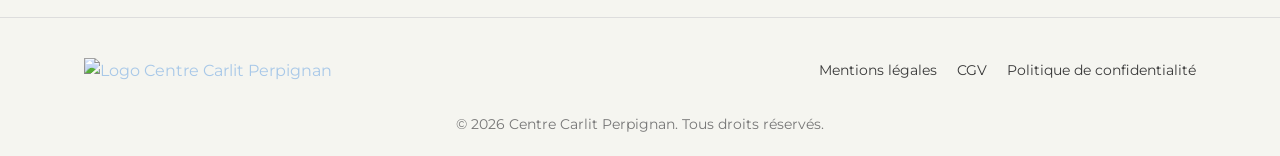
==== commit 07d51d8f: "Supprimer le menu du header et footer, ajouter logo cliquable" ====
--- a/index.html
+++ b/index.html
@@ -20,15 +20,9 @@
     <!-- Header -->
     <header class="header">
         <div class="container">
-            <img src="assets/images/logo-centre-carlit.png" alt="Logo Centre Carlit Perpignan" class="logo">
-            <nav class="nav">
-                <a href="#hero">Accueil</a>
-                <a href="#prestations">Prestations</a>
-                <a href="#equipements">Équipements</a>
-                <a href="#avant-apres">Avant/Après</a>
-                <a href="#tarifs">Tarifs</a>
-                <a href="#contact">Contact</a>
-            </nav>
+            <a href="#hero" class="logo-link">
+                <img src="assets/images/logo-centre-carlit.png" alt="Logo Centre Carlit Perpignan" class="logo">
+            </a>
             <a href="https://www.doctolib.fr" target="_blank" class="btn-cta">Prendre RDV</a>
         </div>
     </header>
@@ -247,7 +241,9 @@
         <div class="container">
             <div class="footer-content">
                 <div class="footer-logo">
-                    <img src="assets/images/logo-centre-carlit.png" alt="Logo Centre Carlit Perpignan" class="logo">
+                    <a href="#hero" class="logo-link">
+                        <img src="assets/images/logo-centre-carlit.png" alt="Logo Centre Carlit Perpignan" class="logo">
+                    </a>
                 </div>
                 <div class="footer-links">
                     <a href="#">Mentions légales</a>
--- a/css/tarifs.css
+++ b/css/tarifs.css
@@ -0,0 +1,78 @@
+/* Tarifs Section */
+.tarifs {
+    background-color: white;
+    padding: 80px 0;
+}
+
+.tarifs-intro {
+    max-width: 800px;
+    margin: 0 auto 60px;
+    text-align: center;
+}
+
+.tarifs-intro p {
+    font-size: 1.1rem;
+    line-height: 1.8;
+    color: var(--text-color);
+}
+
+.tarifs-grid {
+    display: grid;
+    grid-template-columns: repeat(auto-fit, minmax(300px, 1fr));
+    gap: 40px;
+    margin-top: 50px;
+}
+
+.tarif-card {
+    background-color: #f5f5f0;
+    border-radius: 8px;
+    padding: 40px 30px;
+    text-align: center;
+    transition: var(--transition);
+    border: 2px solid transparent;
+}
+
+.tarif-card:hover {
+    transform: translateY(-10px);
+    box-shadow: var(--shadow);
+    border-color: var(--primary-color);
+}
+
+.tarif-card h3 {
+    font-size: 1.5rem;
+    margin-bottom: 20px;
+    color: var(--primary-color);
+}
+
+.tarif-price {
+    font-size: 2.5rem;
+    color: var(--secondary-color);
+    font-weight: 600;
+    margin: 20px 0;
+    font-family: var(--font-title);
+}
+
+.tarif-price small {
+    font-size: 0.6em;
+    color: var(--text-color);
+    display: block;
+    font-weight: 400;
+}
+
+.tarif-description {
+    margin: 30px 0;
+}
+
+.tarif-description p {
+    font-size: 0.95rem;
+    line-height: 1.6;
+    color: var(--text-color);
+}
+
+.tarif-button {
+    margin-top: 30px;
+}
+
+.tarif-button a {
+    display: inline-block;
+}
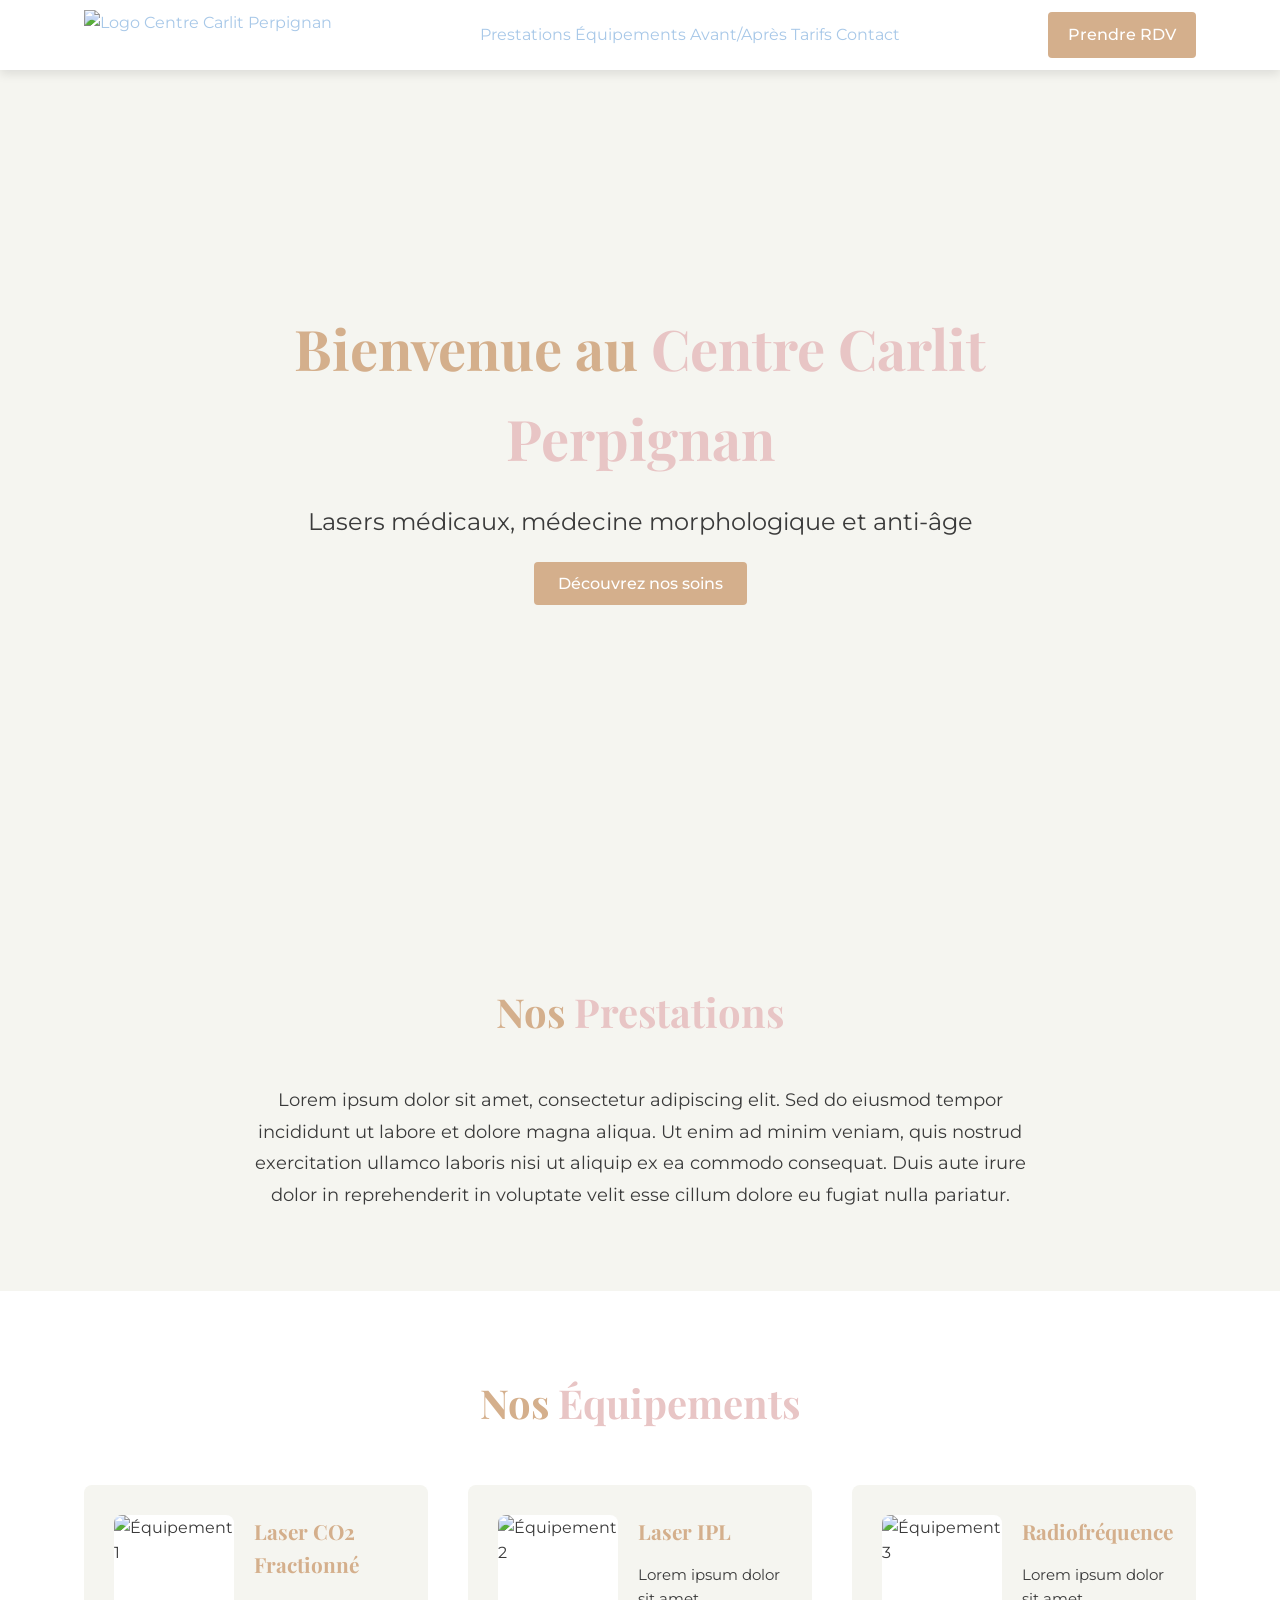
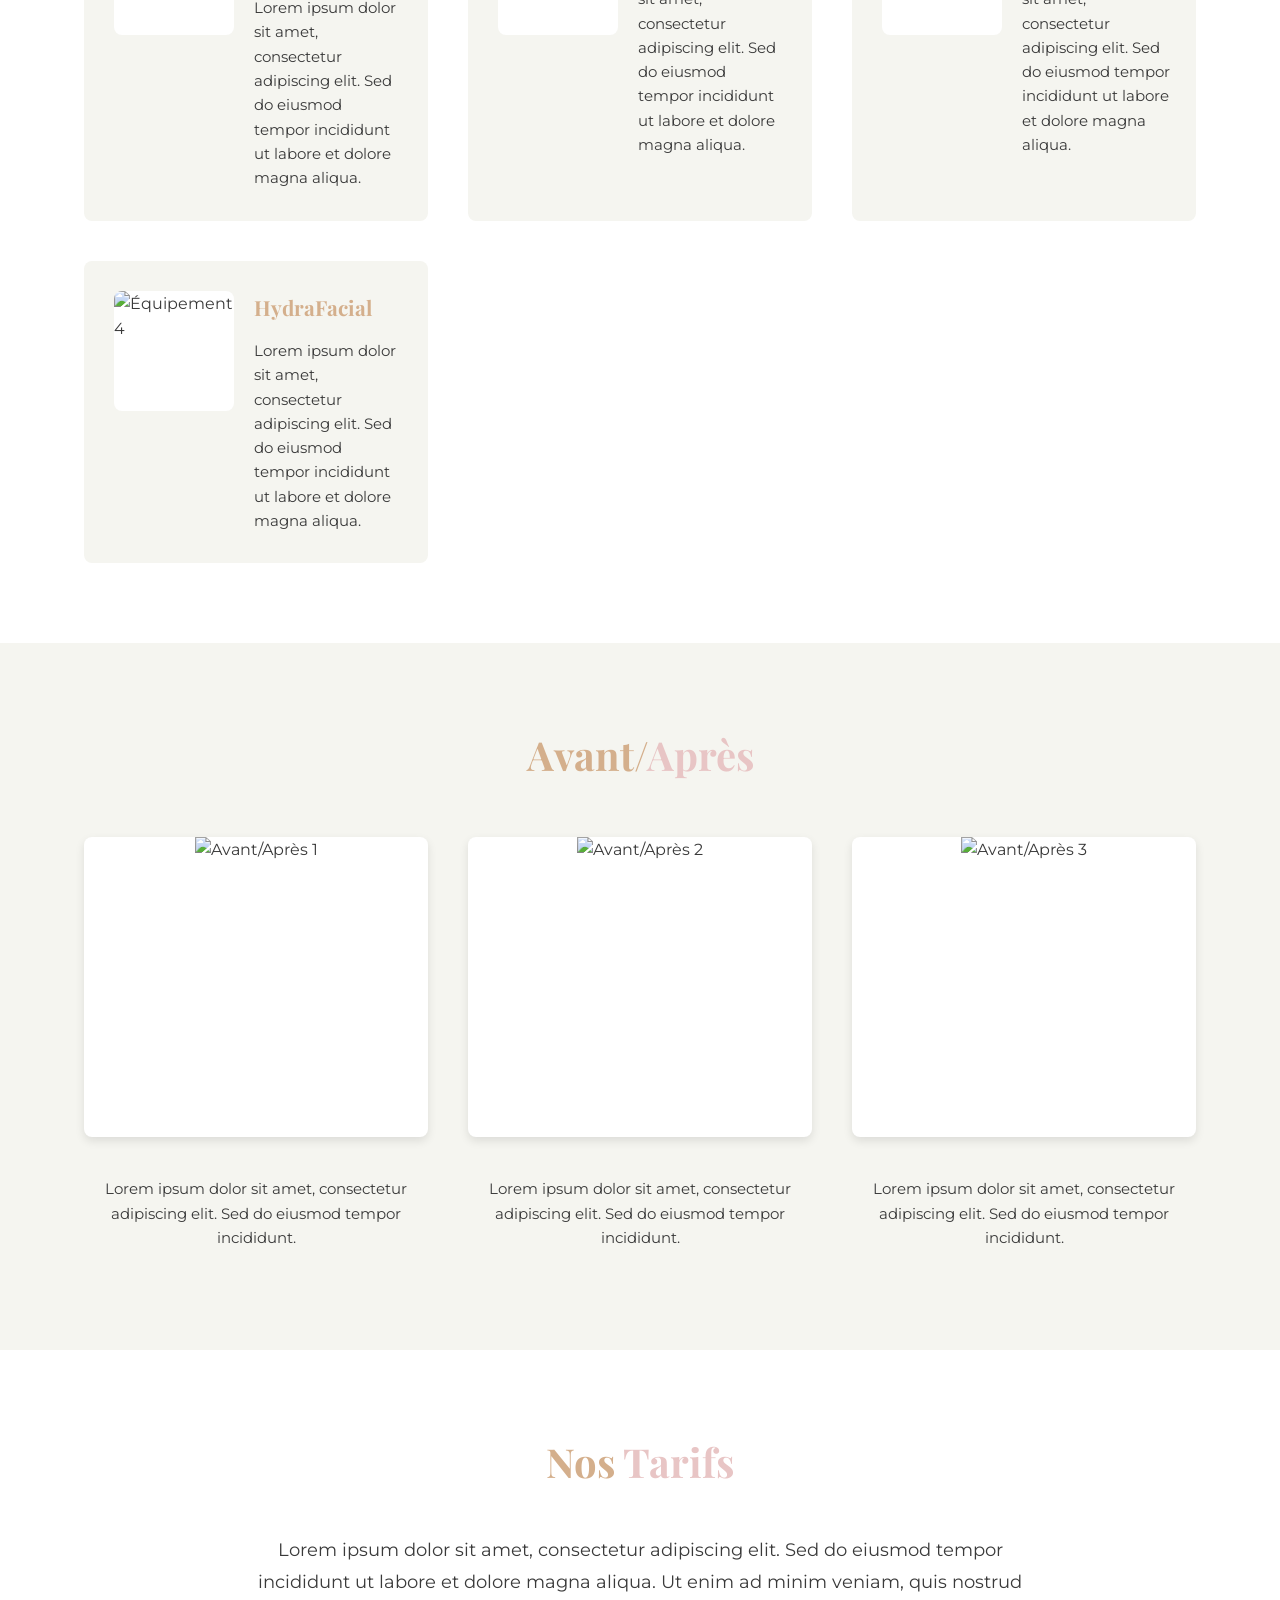
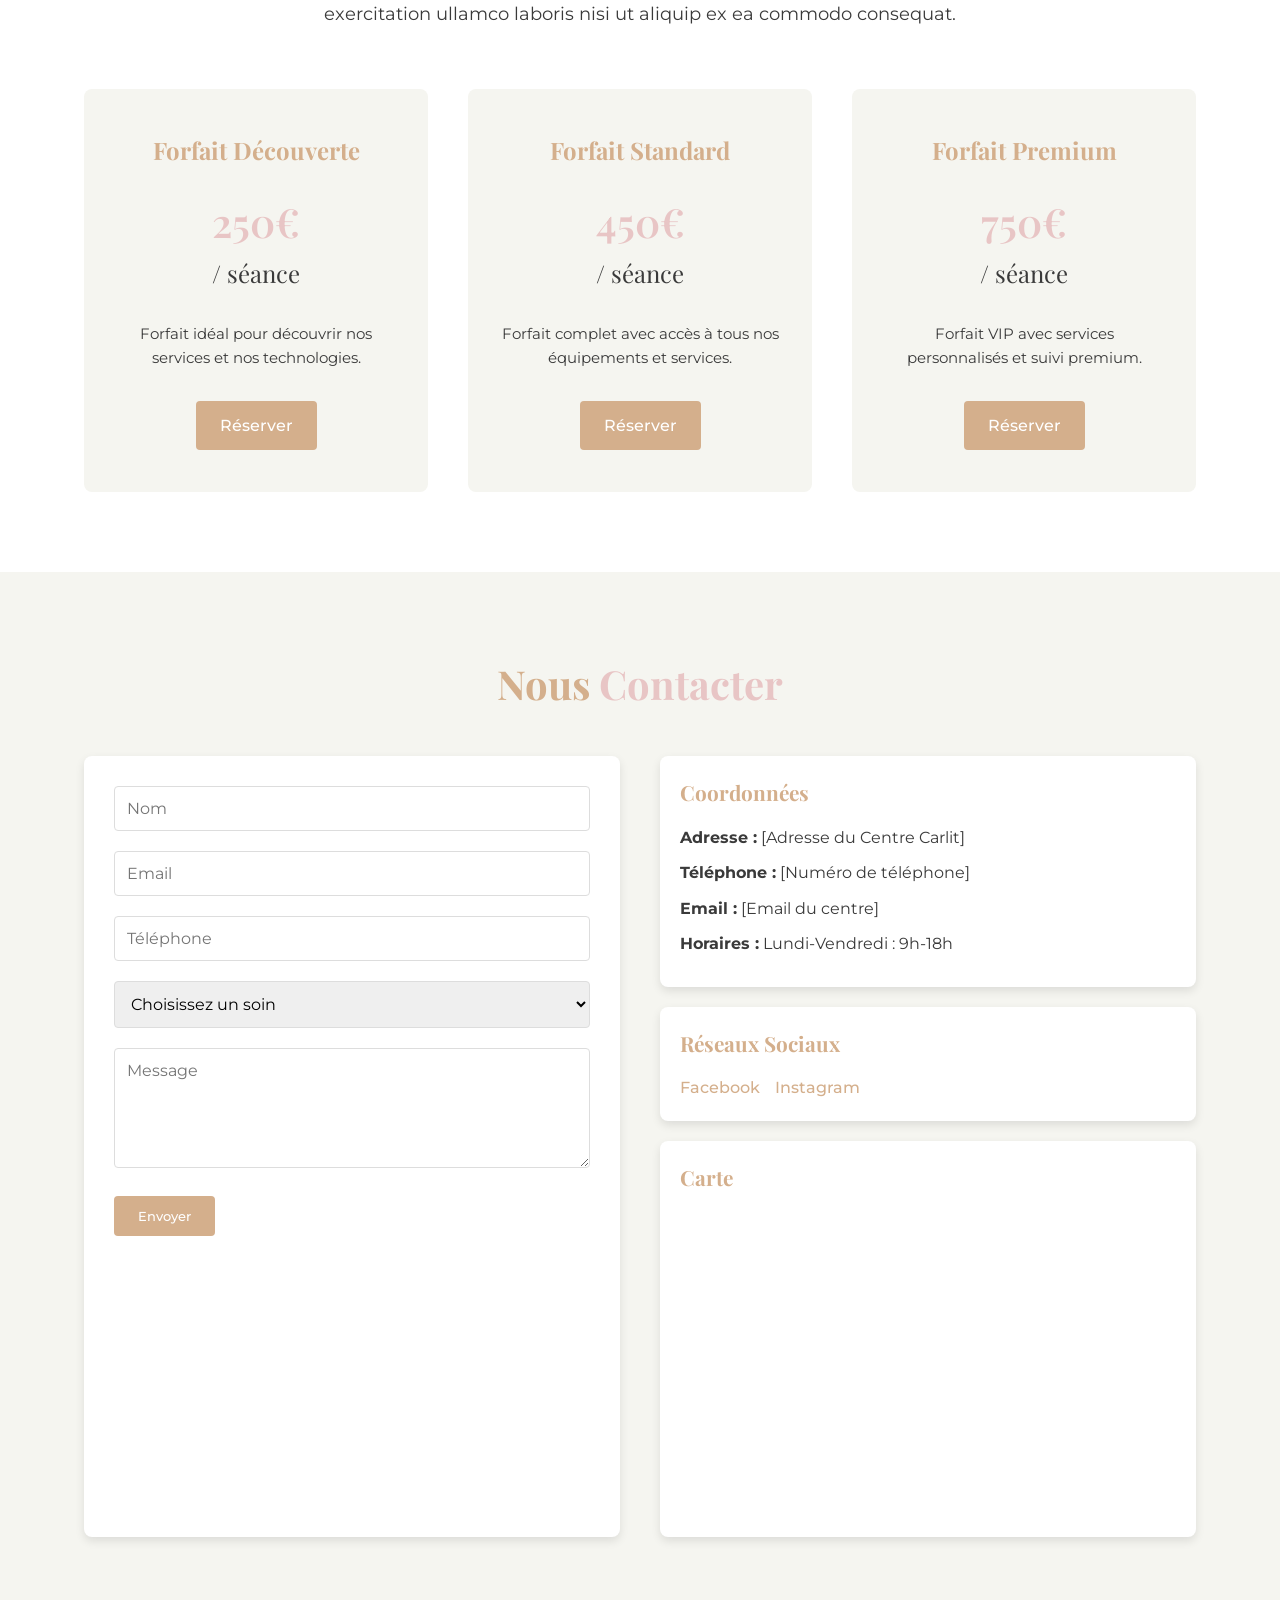
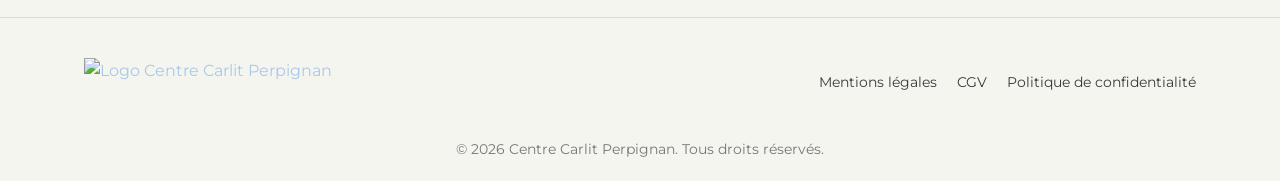
==== commit dd97809c: "Restaurer le menu du header avec les 5 sections principales" ====
--- a/index.html
+++ b/index.html
@@ -23,6 +23,13 @@
             <a href="#hero" class="logo-link">
                 <img src="assets/images/logo-centre-carlit.png" alt="Logo Centre Carlit Perpignan" class="logo">
             </a>
+            <nav class="nav">
+                <a href="#prestations">Prestations</a>
+                <a href="#equipements">Équipements</a>
+                <a href="#avant-apres">Avant/Après</a>
+                <a href="#tarifs">Tarifs</a>
+                <a href="#contact">Contact</a>
+            </nav>
             <a href="https://www.doctolib.fr" target="_blank" class="btn-cta">Prendre RDV</a>
         </div>
     </header>
--- a/css/styles.css
+++ b/css/styles.css
@@ -98,7 +98,7 @@
     position: fixed;
     width: 100%;
     z-index: 1000;
-    padding: 15px 0;
+    padding: 10px 0;
 }
 
 .header .container {
@@ -107,23 +107,19 @@
     align-items: center;
 }
 
-.logo {
-    height: 60px;
-}
-
-.nav {
+.logo-link {
     display: flex;
-    gap: 20px;
-}
-
-.nav a {
-    color: var(--text-color);
-    font-weight: 500;
+    align-items: center;
     transition: var(--transition);
 }
 
-.nav a:hover {
-    color: var(--primary-color);
+.logo-link:hover {
+    opacity: 0.8;
+}
+
+.logo {
+    height: 50px;
+    width: auto;
 }
 
 section {
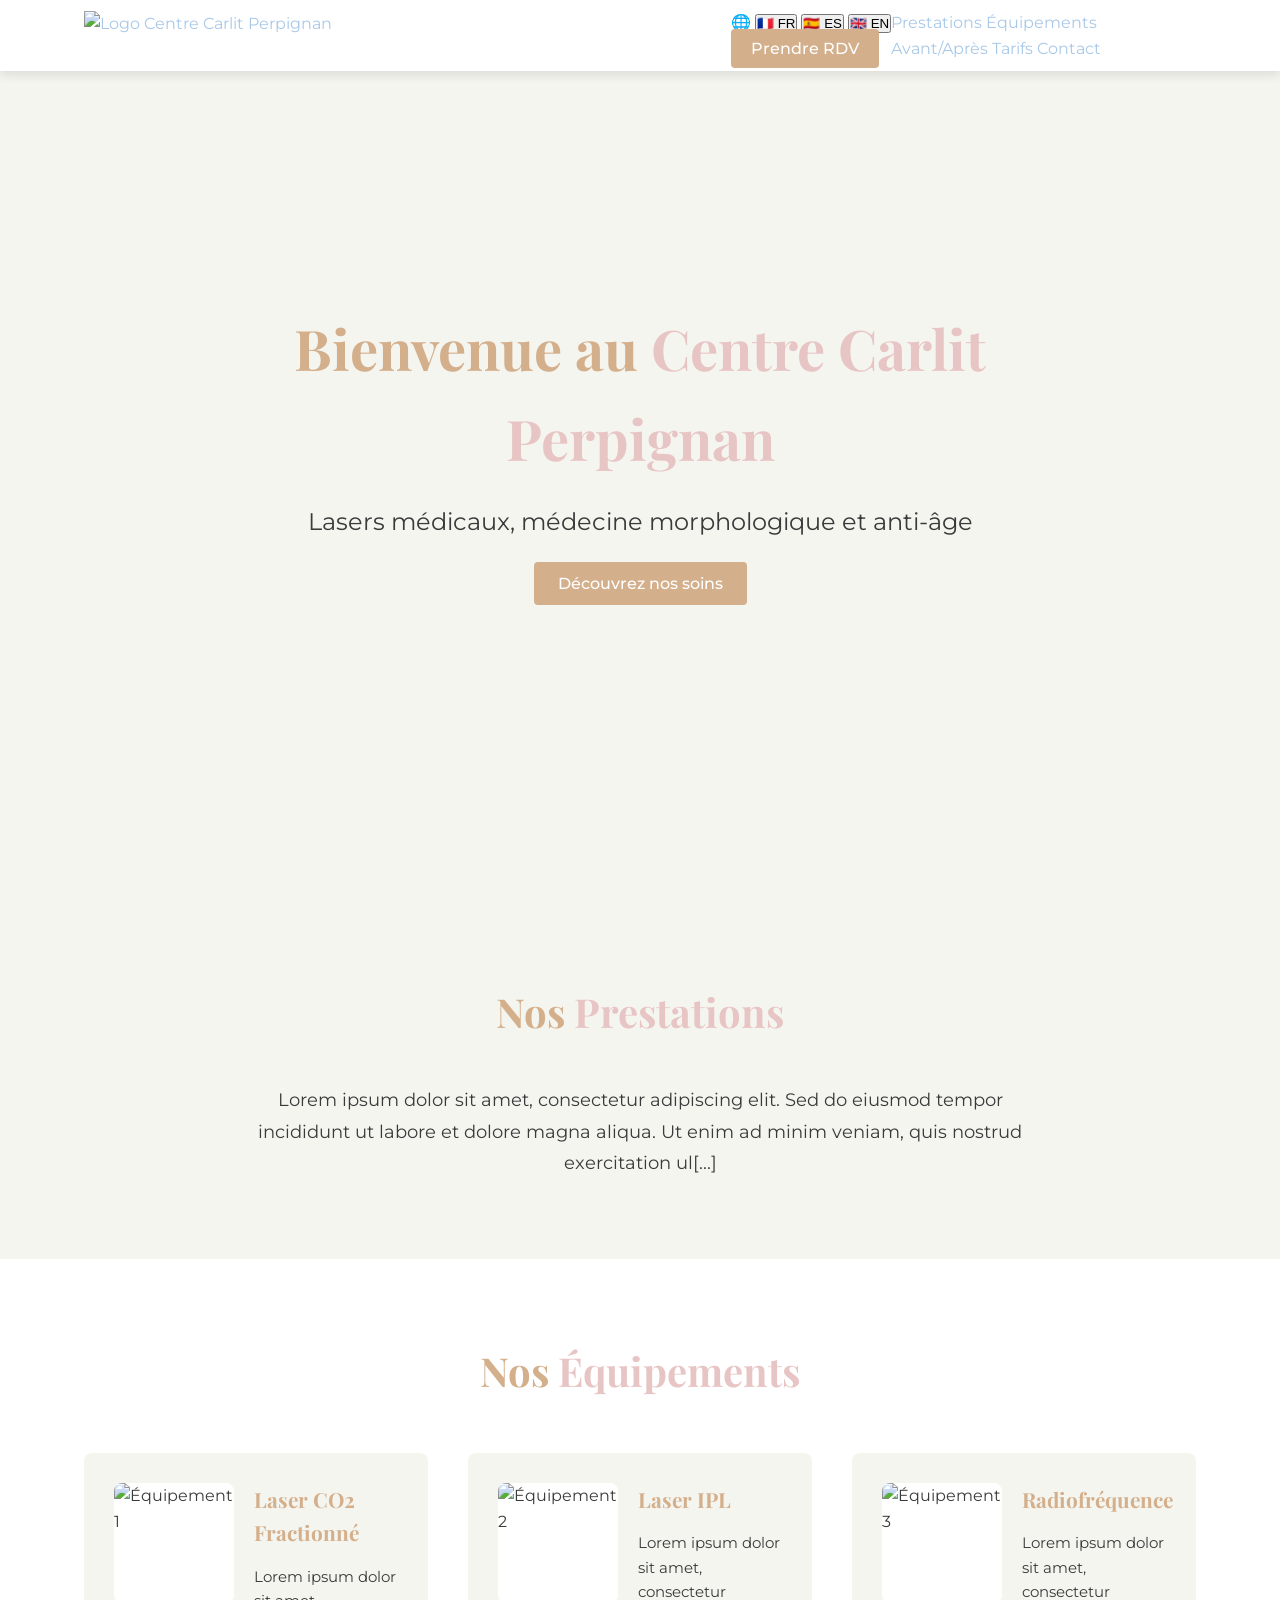
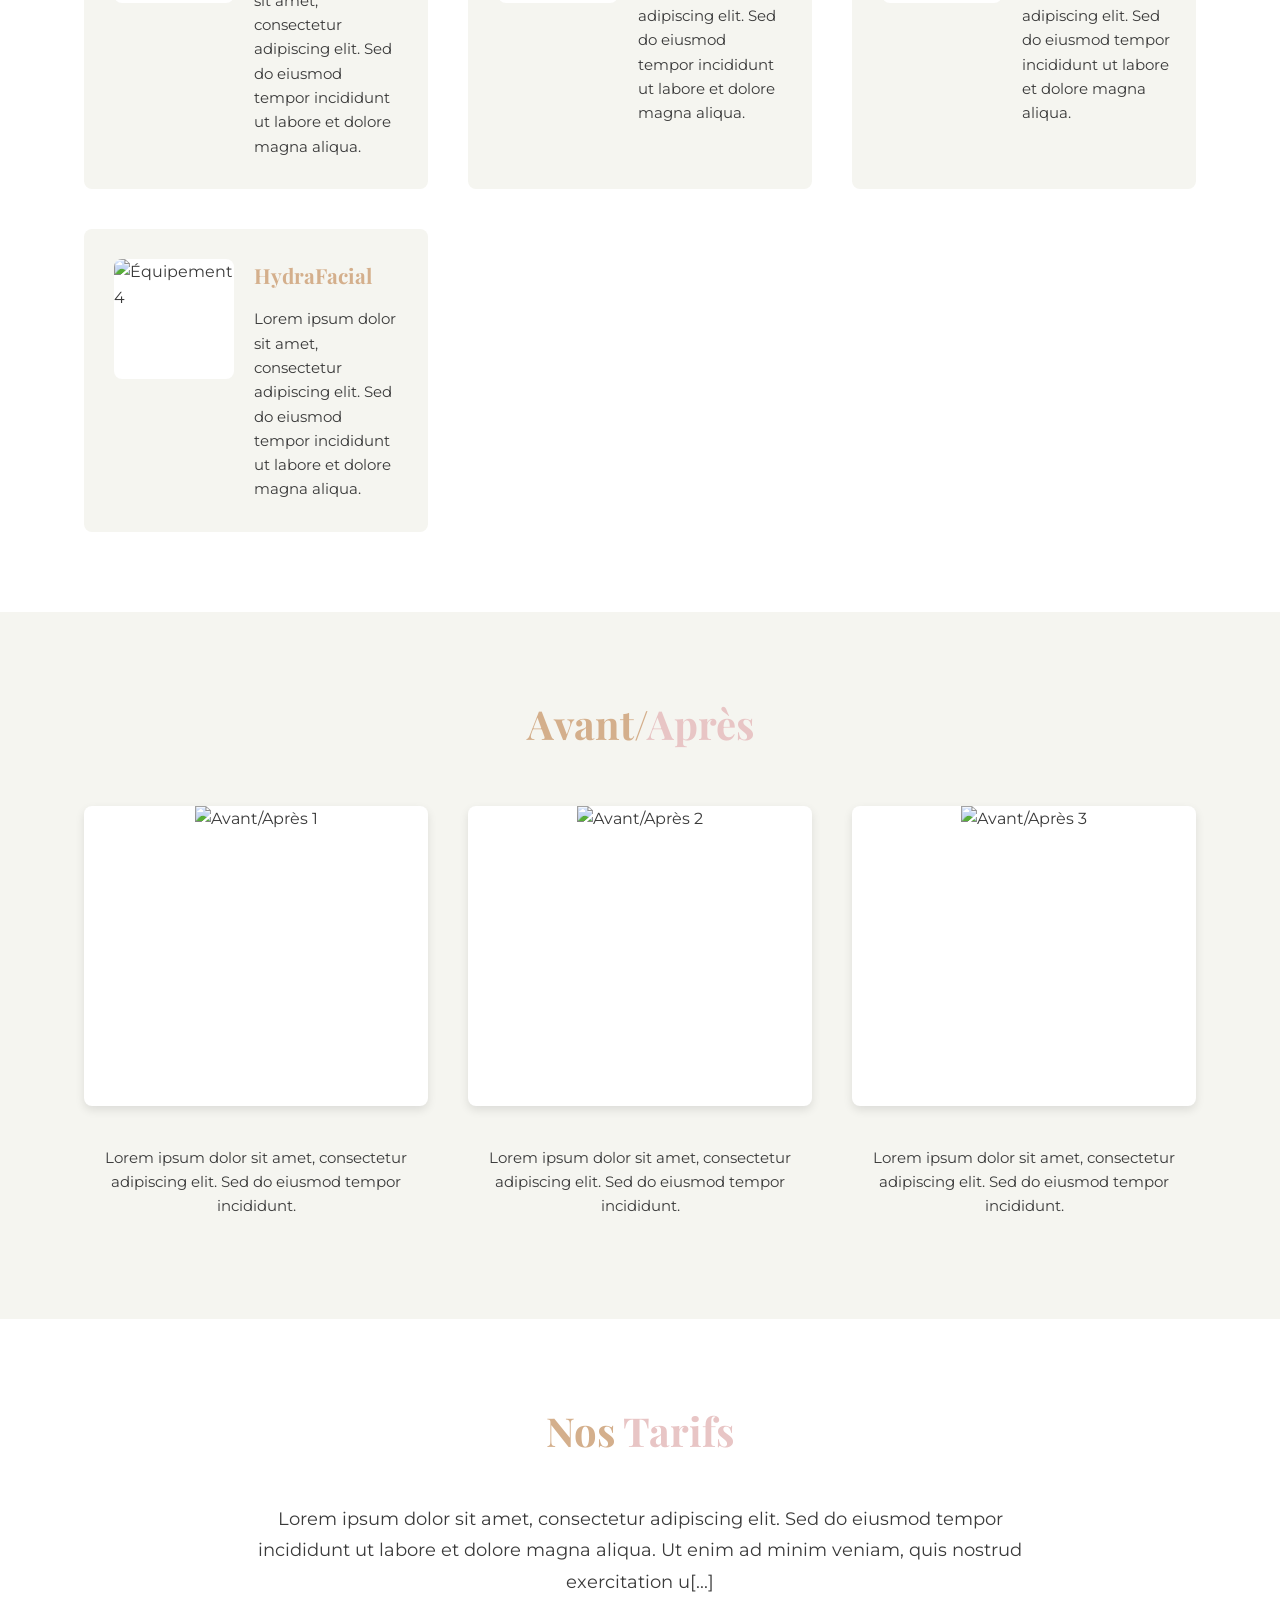
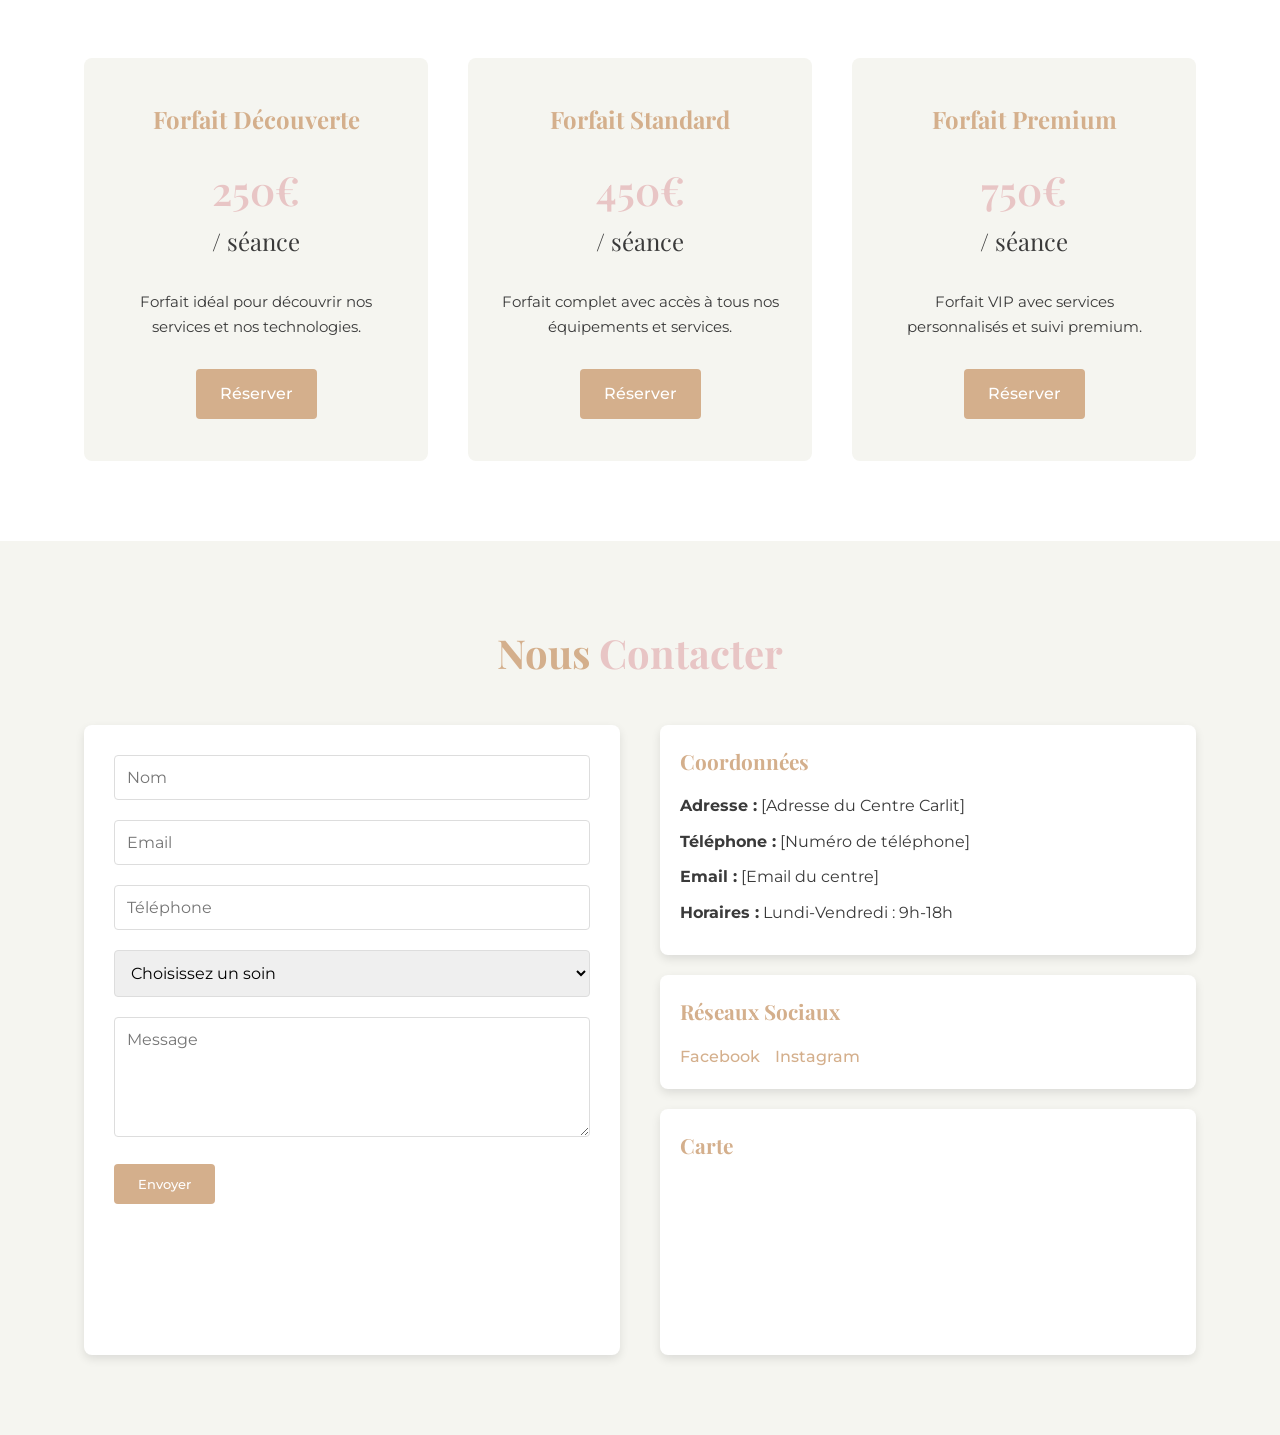
==== commit cf506f1f: "Update index.html with new multilingual header and language switcher" ====
--- a/index.html
+++ b/index.html
@@ -8,6 +8,7 @@
     <link rel="preconnect" href="https://fonts.gstatic.com" crossorigin>
     <link href="https://fonts.googleapis.com/css2?family=Playfair+Display:wght@400;600&family=Montserrat:wght@300;400;500&display=swap" rel="stylesheet">
     <link rel="stylesheet" href="css/styles.css">
+    <link rel="stylesheet" href="css/header.css">
     <link rel="stylesheet" href="css/hero.css">
     <link rel="stylesheet" href="css/prestations.css">
     <link rel="stylesheet" href="css/equipements.css">
@@ -17,12 +18,36 @@
     <link rel="stylesheet" href="css/footer.css">
 </head>
 <body>
-    <!-- Header -->
+    <!-- Header with Language Switcher -->
     <header class="header">
         <div class="container">
-            <a href="#hero" class="logo-link">
-                <img src="assets/images/logo-centre-carlit.png" alt="Logo Centre Carlit Perpignan" class="logo">
-            </a>
+            <!-- Top Section: Logo Left, Language Right -->
+            <div style="display: flex; justify-content: space-between; align-items: center; width: 100%; gap: 2rem;">
+                <a href="#hero" class="logo-link">
+                    <img src="assets/images/logo-centre-carlit.png" alt="Logo Centre Carlit Perpignan" class="logo">
+                </a>
+                
+                <div class="header-top-right">
+                    <div class="language-switcher">
+                        <span>🌐</span>
+                        <button class="language-btn active" data-lang="fr">
+                            <span class="flag-emoji">🇫🇷</span>
+                            <span>FR</span>
+                        </button>
+                        <button class="language-btn" data-lang="es">
+                            <span class="flag-emoji">🇪🇸</span>
+                            <span>ES</span>
+                        </button>
+                        <button class="language-btn" data-lang="en">
+                            <span class="flag-emoji">🇬🇧</span>
+                            <span>EN</span>
+                        </button>
+                    </div>
+                    <a href="https://www.doctolib.fr" target="_blank" class="btn-cta">Prendre RDV</a>
+                </div>
+            </div>
+
+            <!-- Navigation Menu Below -->
             <nav class="nav">
                 <a href="#prestations">Prestations</a>
                 <a href="#equipements">Équipements</a>
@@ -30,7 +55,6 @@
                 <a href="#tarifs">Tarifs</a>
                 <a href="#contact">Contact</a>
             </nav>
-            <a href="https://www.doctolib.fr" target="_blank" class="btn-cta">Prendre RDV</a>
         </div>
     </header>
 
@@ -48,7 +72,7 @@
         <div class="container">
             <h2>Nos <span>Prestations</span></h2>
             <div class="prestations-content">
-                <p>Lorem ipsum dolor sit amet, consectetur adipiscing elit. Sed do eiusmod tempor incididunt ut labore et dolore magna aliqua. Ut enim ad minim veniam, quis nostrud exercitation ullamco laboris nisi ut aliquip ex ea commodo consequat. Duis aute irure dolor in reprehenderit in voluptate velit esse cillum dolore eu fugiat nulla pariatur.</p>
+                <p>Lorem ipsum dolor sit amet, consectetur adipiscing elit. Sed do eiusmod tempor incididunt ut labore et dolore magna aliqua. Ut enim ad minim veniam, quis nostrud exercitation ul[...]
             </div>
         </div>
     </section>
@@ -136,7 +160,7 @@
         <div class="container">
             <h2>Nos <span>Tarifs</span></h2>
             <div class="tarifs-intro">
-                <p>Lorem ipsum dolor sit amet, consectetur adipiscing elit. Sed do eiusmod tempor incididunt ut labore et dolore magna aliqua. Ut enim ad minim veniam, quis nostrud exercitation ullamco laboris nisi ut aliquip ex ea commodo consequat.</p>
+                <p>Lorem ipsum dolor sit amet, consectetur adipiscing elit. Sed do eiusmod tempor incididunt ut labore et dolore magna aliqua. Ut enim ad minim veniam, quis nostrud exercitation u[...]
             </div>
             <div class="tarifs-grid">
                 <div class="tarif-card">
@@ -236,7 +260,7 @@
                     </div>
                     <div class="info-group">
                         <h3>Carte</h3>
-                        <iframe src="https://www.google.com/maps/embed?pb=!1m18!1m12!1m3!1d3000!2d2.9!3d42.7!2m3!1f0!2f0!3f0!3m2!1i1024!2i768!4f13.1!3m3!1m2!1s0x0%3A0x0!2zNDLCsDQyJzAwLjAiTiAywrAw" style="width: 100%; height: 300px; border: none; border-radius: 8px;" allowfullscreen="" loading="lazy" referrerpolicy="no-referrer-when-downgrade"></iframe>
+                        <iframe src="https://www.google.com/maps/embed?pb=!1m18!1m12!1m3!1d3000!2d2.9!3d42.7!2m3!1f0!2f0!3f0!3m2!1i1024!2i768!4f13.1!3m3!1m2!1s0x0%3A0x0!2zNDLCsDQyJzAwLjAiTiAywrAw[...]
                     </div>
                 </div>
             </div>
@@ -264,10 +288,21 @@
         </div>
     </footer>
 
+    <script src="js/translations.js"></script>
+    <script src="js/language.js"></script>
     <script src="js/data/services.js"></script>
     <script src="js/data/machines.js"></script>
     <script src="js/main.js"></script>
     <script src="js/carousel.js"></script>
     <script src="js/form.js"></script>
+    
+    <script>
+        // Initialize language switcher
+        document.querySelectorAll('.language-btn').forEach(btn => {
+            btn.addEventListener('click', function() {
+                window.languageManager.setLanguage(this.dataset.lang);
+            });
+        });
+    </script>
 </body>
 </html>
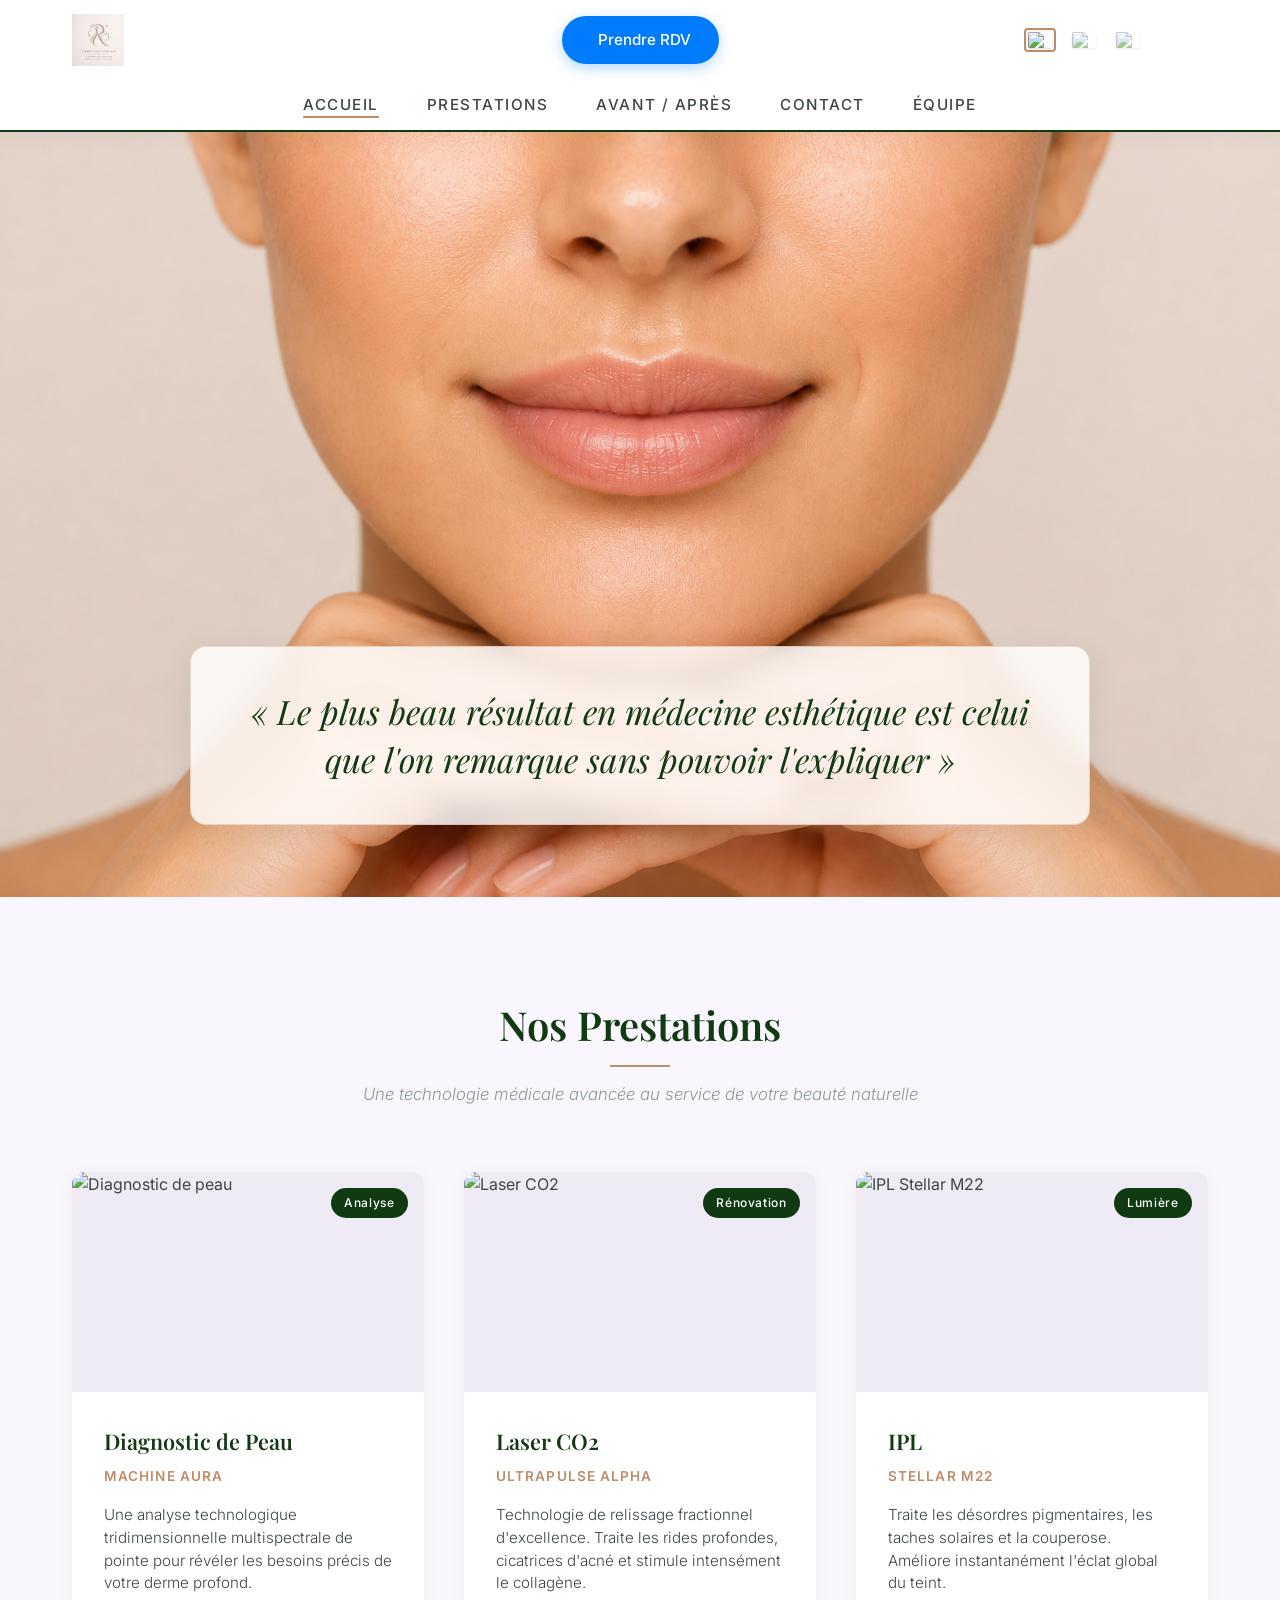
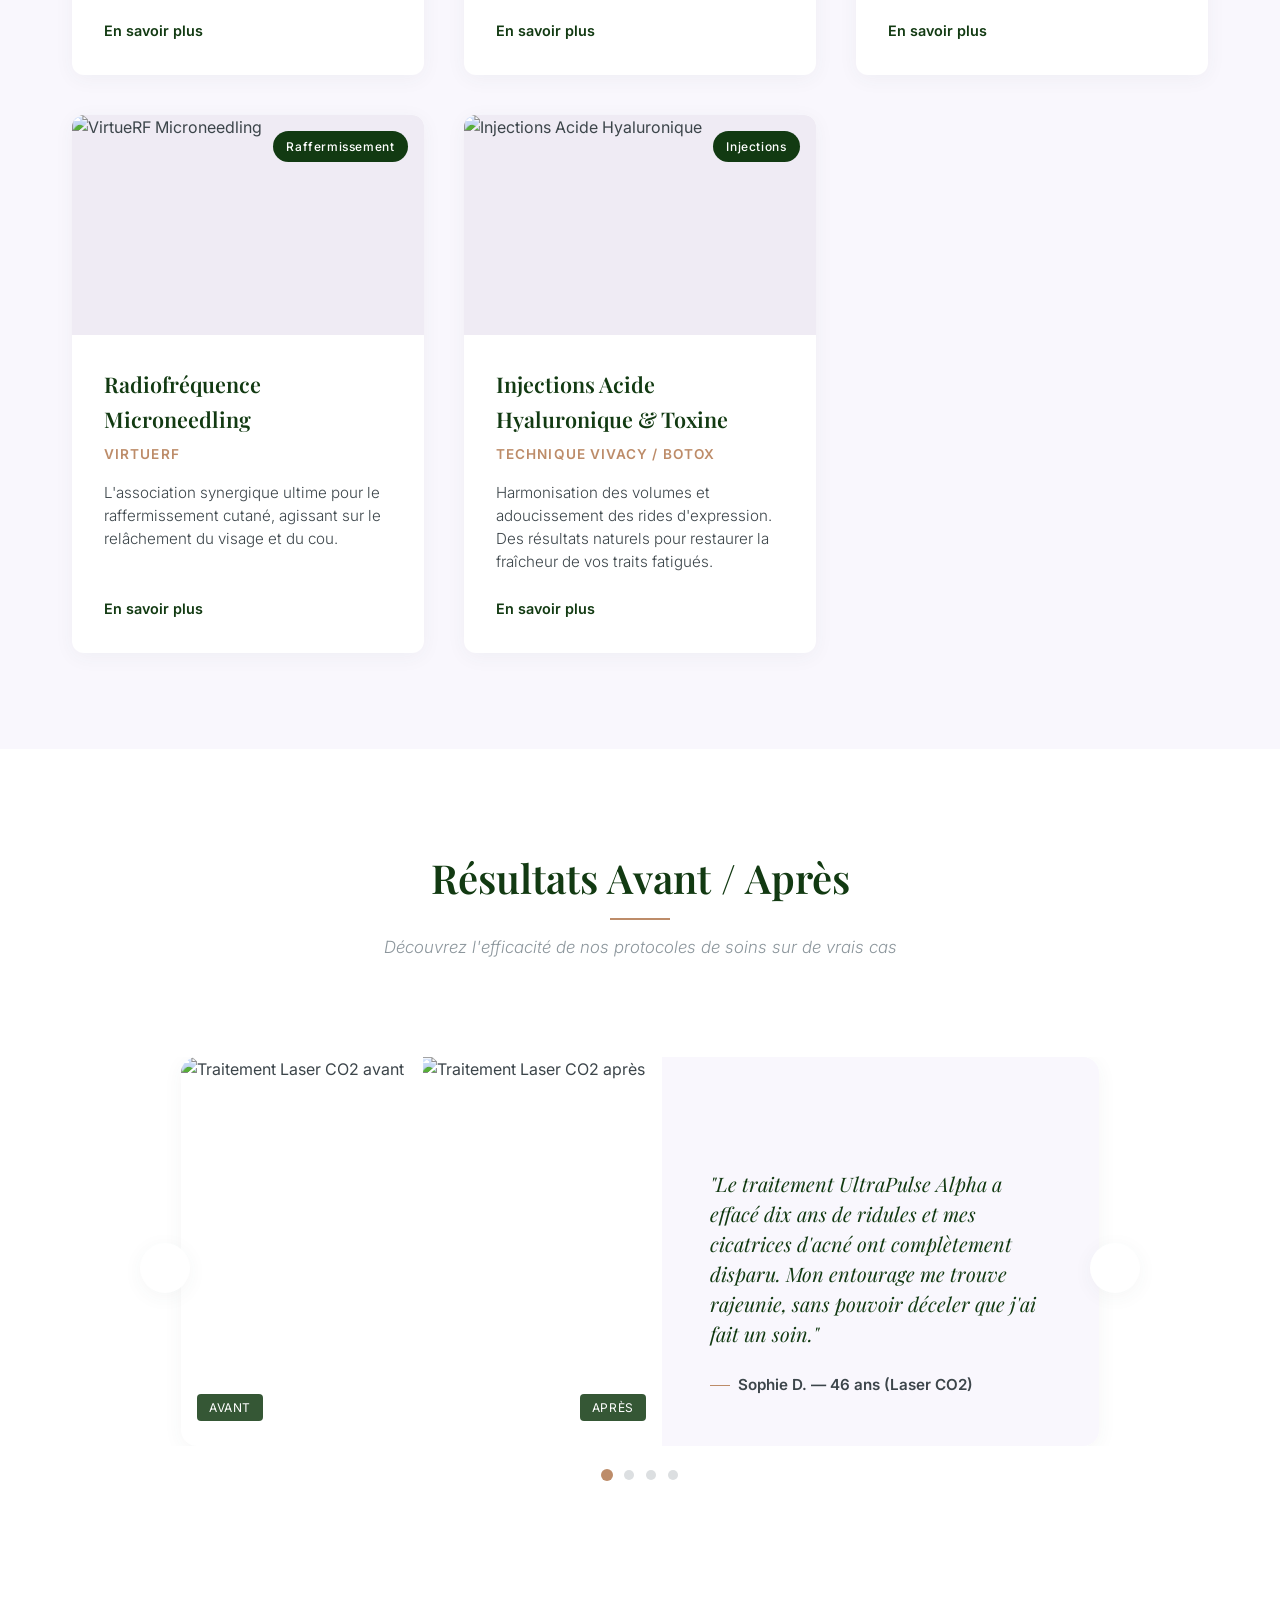
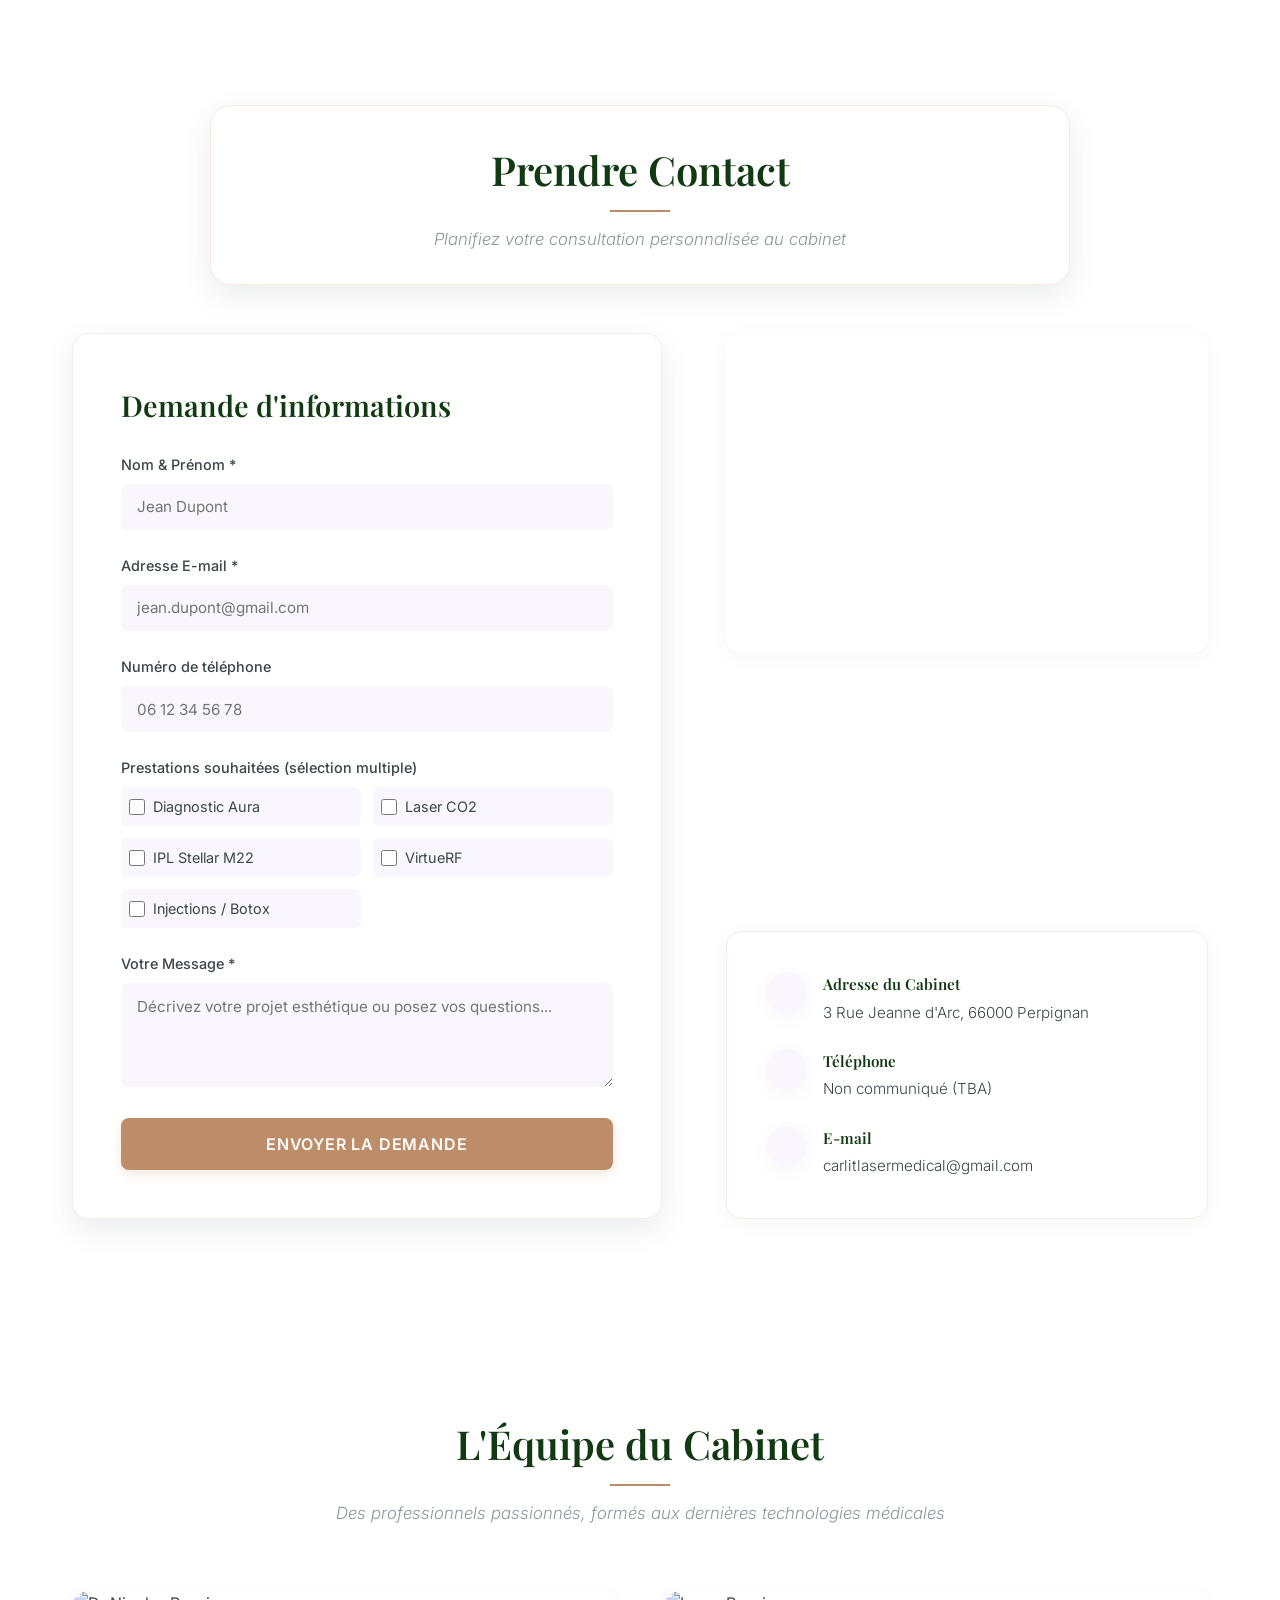
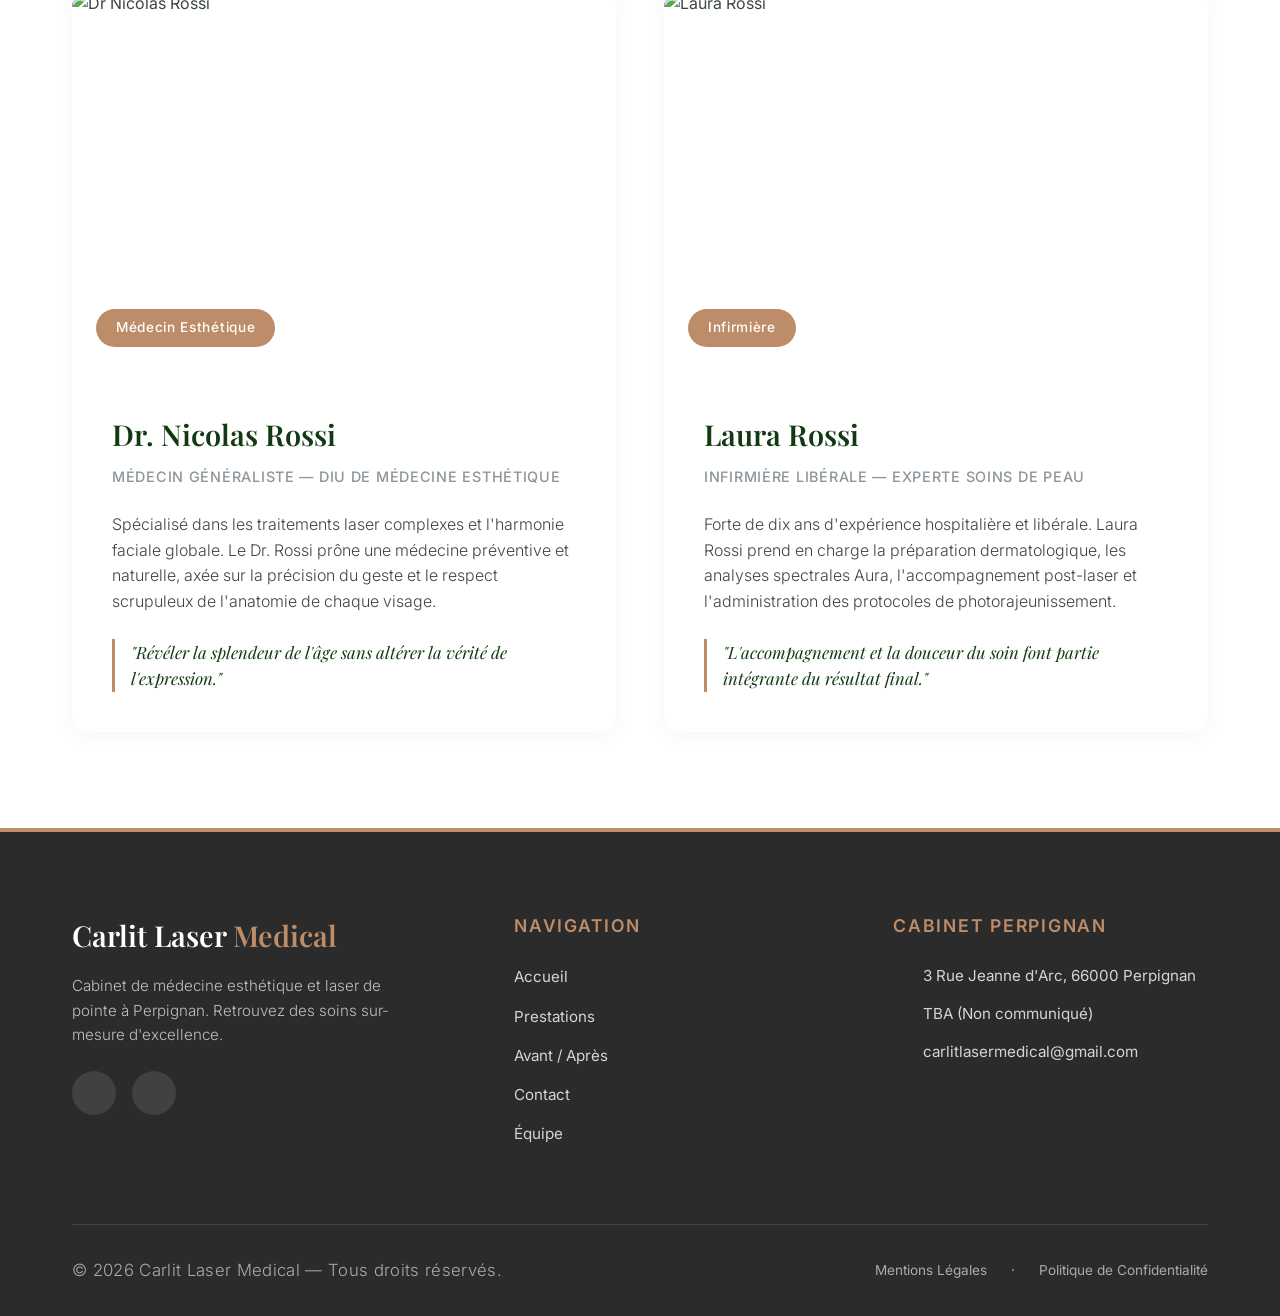
==== commit 2f836454: "new design before refacto" ====
--- a/index.html
+++ b/index.html
@@ -3,306 +3,2236 @@
 <head>
     <meta charset="UTF-8">
     <meta name="viewport" content="width=device-width, initial-scale=1.0">
-    <title>Centre Carlit Perpignan | Lasers Médicaux & Médecine Anti-Âge</title>
+    <title>Carlit Laser Medical — Cabinet de Médecine Esthétique à Perpignan</title>
+    
+    <!-- Premium Fonts: Playfair Display for headings & Inter for body text -->
     <link rel="preconnect" href="https://fonts.googleapis.com">
     <link rel="preconnect" href="https://fonts.gstatic.com" crossorigin>
-    <link href="https://fonts.googleapis.com/css2?family=Playfair+Display:wght@400;600&family=Montserrat:wght@300;400;500&display=swap" rel="stylesheet">
-    <link rel="stylesheet" href="css/styles.css">
-    <link rel="stylesheet" href="css/header.css">
-    <link rel="stylesheet" href="css/hero.css">
-    <link rel="stylesheet" href="css/prestations.css">
-    <link rel="stylesheet" href="css/equipements.css">
-    <link rel="stylesheet" href="css/avant-apres.css">
-    <link rel="stylesheet" href="css/tarifs.css">
-    <link rel="stylesheet" href="css/contact.css">
-    <link rel="stylesheet" href="css/footer.css">
+    <link href="https://fonts.googleapis.com/css2?family=Inter:wght@300;400;500;600&family=Playfair+Display:ital,wght@0,400;0,600;0,700;1,400&display=swap" rel="stylesheet">
+    
+    <!-- Lucide Icons for clean SVG presentation -->
+    <script src="https://unpkg.com/lucide@latest"></script>
+
+    <!-- ========================================== -->
+    <!--            SPLIT CSS EMULATION             -->
+    <!-- ========================================== -->
+
+    <!-- [css/base.css] -->
+    <style>
+        :root {
+            /* Design Color Tokens */
+            --color-terracotta: #BD8C69;
+            --color-text: #3C454A;
+            --color-forest: #123A12;
+            --color-cream: #F9F7FD;
+            --color-white: #FFFFFF;
+            --color-doctolib: #007bfb;G
+            --color-gray-light: #EFEBF4;
+            --color-gray-medium: #8C969C;
+
+            /* Typography */
+            --font-serif: 'Playfair Display', Georgia, serif;
+            --font-sans: 'Inter', system-ui, -apple-system, sans-serif;
+            
+            /* Transitions */
+            --transition-smooth: all 0.3s cubic-bezier(0.4, 0, 0.2, 1);
+            --shadow-subtle: 0 4px 20px rgba(60, 69, 74, 0.05);
+            --shadow-md: 0 10px 30px rgba(60, 69, 74, 0.1);
+        }
+
+        /* CSS Reset */
+        *, *::before, *::after {
+            box-sizing: border-box;
+            margin: 0;
+            padding: 0;
+        }
+
+        html {
+            scroll-behavior: smooth;
+            scroll-padding-top: 130px; /* Accounts for sticky navbar height */
+        }
+
+        body {
+            font-family: var(--font-sans);
+            color: var(--color-text);
+            background-color: var(--color-white);
+            line-height: 1.6;
+            overflow-x: hidden;
+            -webkit-font-smoothing: antialiased;
+        }
+
+        h1, h2, h3, h4, h5, h6 {
+            font-family: var(--font-serif);
+            color: var(--color-forest);
+            font-weight: 600;
+        }
+
+        p {
+            font-weight: 300;
+            font-size: 1.05rem;
+        }
+
+        a {
+            text-decoration: none;
+            color: inherit;
+            transition: var(--transition-smooth);
+        }
+
+        ul {
+            list-style: none;
+        }
+
+        button, input, select, textarea {
+            font-family: inherit;
+            outline: none;
+        }
+
+        img {
+            max-width: 100%;
+            height: auto;
+            display: block;
+        }
+
+        /* Utility classes */
+        .container {
+            width: 100%;
+            max-width: 1200px;
+            margin: 0 auto;
+            padding: 0 2rem;
+        }
+
+        .section-header {
+            text-align: center;
+            margin-bottom: 4rem;
+        }
+
+        .section-header.section-header-box {
+            display: flex;
+            flex-direction: column;
+            align-items: center;
+            justify-content: center;
+            width: min(100%, 860px);
+            padding: 2rem 2.5rem;
+            margin: 0 auto 3rem;
+            background: rgba(255, 255, 255, 0.95);
+            backdrop-filter: blur(10px);
+            -webkit-backdrop-filter: blur(10px);
+            border-radius: 20px;
+            border: 1px solid rgba(189, 140, 105, 0.18);
+            box-shadow: var(--shadow-md);
+            text-align: center;
+        }
+
+        .section-header h2 {
+            font-size: 2.5rem;
+            margin-bottom: 1rem;
+            position: relative;
+            display: inline-block;
+        }
+
+        .section-header h2::after {
+            content: '';
+            position: absolute;
+            bottom: -10px;
+            left: 50%;
+            transform: translateX(-50%);
+            width: 60px;
+            height: 2px;
+            background-color: var(--color-terracotta);
+        }
+
+        .section-header p {
+            font-style: italic;
+            color: var(--color-gray-medium);
+            margin-top: 0.5rem;
+        }
+
+        .section-divider {
+            height: 1px;
+            background-color: var(--color-gray-light);
+            border: none;
+        }
+    </style>
+
+    <!-- [css/navbar.css] -->
+    <style>
+        .header-sticky {
+            position: sticky;
+            top: 0;
+            left: 0;
+            right: 0;
+            z-index: 1000;
+            background-color: rgba(255, 255, 255, 0.95);
+            backdrop-filter: blur(10px);
+            box-shadow: var(--shadow-subtle);
+            border-bottom: 2px solid var(--color-forest);
+            transition: var(--transition-smooth);
+        }
+
+        /* Top Bar of Nav */
+        .nav-upper {
+            display: flex;
+            justify-content: center;
+            align-items: center;
+            position: relative;
+            padding: 1rem 2rem;
+            border-bottom: 1px solid var(--color-gray-light);
+            max-width: 1200px;
+            margin: 0 auto;
+        }
+
+        .logo-container {
+            position: absolute;
+            left: 2rem;
+            display: flex;
+            align-items: center;
+        }
+
+        .logo-img {
+            height: 52px;
+            object-fit: contain;
+        }
+
+        .btn-rdv {
+            background-color: var(--color-doctolib);
+            color: var(--color-white);
+            font-weight: 500;
+            font-size: 0.95rem;
+            padding: 0.75rem 1.75rem;
+            border-radius: 50px;
+            display: inline-flex;
+            align-items: center;
+            gap: 0.5rem;
+            border: none;
+            cursor: pointer;
+            box-shadow: 0 4px 14px rgba(0, 123, 251, 0.3);
+            transition: var(--transition-smooth);
+        }
+
+        .btn-rdv:hover {
+            transform: translateY(-2px);
+            box-shadow: 0 6px 20px rgba(0, 123, 251, 0.4);
+            filter: brightness(1.05);
+        }
+
+        .lang-selector {
+            position: absolute;
+            right: 6rem;
+            display: flex;
+            gap: 0.75rem;
+            align-items: center;
+        }
+
+        .flag-btn {
+            background: none;
+            border: 2px solid transparent;
+            cursor: pointer;
+            border-radius: 4px;
+            padding: 2px;
+            transition: var(--transition-smooth);
+            display: flex;
+            align-items: center;
+            opacity: 0.6;
+        }
+
+        .flag-btn:hover {
+            opacity: 1;
+            transform: scale(1.1);
+        }
+
+        .flag-btn.active {
+            opacity: 1;
+            border-color: var(--color-terracotta);
+        }
+
+        .flag-icon {
+            width: 24px;
+            height: 16px;
+            object-fit: cover;
+            border-radius: 2px;
+            box-shadow: 0 1px 3px rgba(0,0,0,0.15);
+        }
+
+        /* Lower Bar of Nav (Menu Items) */
+        .nav-lower {
+            padding: 0.75rem 2rem;
+            display: flex;
+            justify-content: center;
+        }
+
+        .menu-items {
+            display: flex;
+            gap: 3rem;
+        }
+
+        .menu-link {
+            font-size: 0.95rem;
+            font-weight: 500;
+            text-transform: uppercase;
+            letter-spacing: 0.1em;
+            color: var(--color-text);
+            position: relative;
+            padding: 0.25rem 0;
+        }
+
+        .menu-link::after {
+            content: '';
+            position: absolute;
+            bottom: 0;
+            left: 0;
+            width: 0;
+            height: 2px;
+            background-color: var(--color-terracotta);
+            transition: var(--transition-smooth);
+        }
+
+        .menu-link:hover {
+            color: var(--color-terracotta);
+        }
+
+        .menu-link:hover::after, 
+        .menu-link.active::after {
+            width: 100%;
+        }
+
+        /* Mobile Menu Toggle button */
+        .mobile-toggle {
+            display: none;
+            position: absolute;
+            right: 2rem;
+            top: 50%;
+            transform: translateY(-50%);
+            background: none;
+            border: none;
+            color: var(--color-text);
+            cursor: pointer;
+            padding: 0.5rem;
+        }
+    </style>
+
+    <!-- [css/sections.css] -->
+    <style>
+        section {
+            padding: 6rem 0;
+        }
+
+        /* Alternating backgrounds */
+        .bg-cream {
+            background-color: var(--color-cream);
+        }
+
+        .bg-white {
+            background-color: var(--color-white);
+        }
+
+        /* Section 1: Accueil (Swapped to image 2 and removed green overlay) */
+        #accueil {
+            position: relative;
+            height: 85vh;
+            min-height: 550px;
+            padding: 0;
+            background-color: var(--color-cream);
+            background-image: url('assets/hero_background.png');
+            background-size: cover;
+            background-position: center;
+            background-repeat: no-repeat;
+            display: flex;
+            align-items: flex-end;
+            justify-content: center;
+        }
+
+        /* Frosted Glass Overlay Card to preserve natural image background with maximum luxury contrast */
+        .accueil-overlay-container {
+            width: 100%;
+            max-width: 900px;
+            padding: 2.5rem 3rem;
+            text-align: center;
+            margin-bottom: 8vh;
+            background: rgba(255, 255, 255, 0.82);
+            backdrop-filter: blur(12px);
+            -webkit-backdrop-filter: blur(12px);
+            border-radius: 16px;
+            border: 1px solid rgba(189, 140, 105, 0.3);
+            box-shadow: var(--shadow-md);
+            animation: fadeInUp 1s ease-out;
+        }
+
+        .accueil-quote {
+            font-family: var(--font-serif);
+            color: var(--color-forest);
+            font-size: 2.1rem;
+            line-height: 1.45;
+            font-style: italic;
+            font-weight: 400;
+        }
+
+        /* Section 2: Prestations */
+        .prestations-grid {
+            display: grid;
+            grid-template-columns: repeat(auto-fit, minmax(320px, 1fr));
+            gap: 2.5rem;
+            margin-top: 2rem;
+        }
+
+        .prestation-card {
+            background-color: var(--color-white);
+            border-radius: 12px;
+            overflow: hidden;
+            box-shadow: var(--shadow-subtle);
+            border: 1px solid var(--color-gray-light);
+            transition: var(--transition-smooth);
+            display: flex;
+            flex-direction: column;
+        }
+
+        .prestation-card:hover {
+            transform: translateY(-8px);
+            box-shadow: var(--shadow-md);
+            border-color: var(--color-terracotta);
+        }
+
+        .prestation-image-wrapper {
+            position: relative;
+            height: 220px;
+            background-color: #EFEBF4;
+            overflow: hidden;
+        }
+
+        .prestation-img {
+            width: 100%;
+            height: 100%;
+            object-fit: cover;
+            transition: var(--transition-smooth);
+        }
+
+        .prestation-card:hover .prestation-img {
+            transform: scale(1.06);
+        }
+
+        .prestation-badge {
+            position: absolute;
+            top: 1rem;
+            right: 1rem;
+            background-color: var(--color-forest);
+            color: var(--color-white);
+            font-size: 0.75rem;
+            font-weight: 500;
+            padding: 0.35rem 0.85rem;
+            border-radius: 50px;
+            letter-spacing: 0.05em;
+        }
+
+        .prestation-content {
+            padding: 2rem;
+            flex-grow: 1;
+            display: flex;
+            flex-direction: column;
+            justify-content: space-between;
+        }
+
+        .prestation-title {
+            font-size: 1.35rem;
+            margin-bottom: 0.5rem;
+            color: var(--color-forest);
+        }
+
+        .prestation-equipment {
+            font-size: 0.85rem;
+            font-weight: 600;
+            color: var(--color-terracotta);
+            text-transform: uppercase;
+            letter-spacing: 0.08em;
+            margin-bottom: 1rem;
+        }
+
+        .prestation-desc {
+            font-size: 0.95rem;
+            color: var(--color-text);
+            margin-bottom: 1.5rem;
+            line-height: 1.5;
+        }
+
+        .prestation-link {
+            font-weight: 600;
+            font-size: 0.9rem;
+            color: var(--color-forest);
+            display: inline-flex;
+            align-items: center;
+            gap: 0.25rem;
+            margin-top: auto;
+            border-bottom: 1px solid transparent;
+            align-self: flex-start;
+        }
+
+        .prestation-link:hover {
+            color: var(--color-terracotta);
+            border-bottom-color: var(--color-terracotta);
+        }
+
+        /* Section 3: Avant/Apres (Carousel) */
+        .carousel-wrapper {
+            position: relative;
+            max-width: 950px;
+            margin: 0 auto;
+            overflow: visible;
+            padding: 2rem 0;
+        }
+
+        .carousel-track-container {
+            overflow: hidden;
+            width: 100%;
+        }
+
+        .carousel-track {
+            display: flex;
+            transition: transform 0.5s cubic-bezier(0.4, 0, 0.2, 1);
+            width: 100%;
+        }
+
+        .carousel-slide {
+            min-width: 100%;
+            padding: 0 1rem;
+            box-sizing: border-box;
+        }
+
+        .carousel-card {
+            background-color: var(--color-white);
+            border-radius: 16px;
+            box-shadow: var(--shadow-subtle);
+            overflow: hidden;
+            border: 1px solid var(--color-gray-light);
+            display: grid;
+            grid-template-columns: 1.1fr 1fr;
+        }
+
+        .comparison-container {
+            display: flex;
+            height: 380px;
+            background-color: var(--color-gray-light);
+            position: relative;
+        }
+
+        .comparison-half {
+            width: 50%;
+            height: 100%;
+            position: relative;
+            overflow: hidden;
+        }
+
+        .comparison-half img {
+            width: 100%;
+            height: 100%;
+            object-fit: cover;
+        }
+
+        .comparison-label {
+            position: absolute;
+            bottom: 1rem;
+            background-color: rgba(18, 58, 18, 0.85);
+            color: var(--color-white);
+            font-size: 0.75rem;
+            padding: 0.25rem 0.75rem;
+            border-radius: 4px;
+            letter-spacing: 0.05em;
+            text-transform: uppercase;
+        }
+
+        .comparison-left .comparison-label { left: 1rem; }
+        .comparison-right .comparison-label { right: 1rem; }
+
+        .comparison-divider {
+            position: absolute;
+            left: 50%;
+            top: 0;
+            bottom: 0;
+            width: 2px;
+            background-color: var(--color-white);
+            z-index: 10;
+        }
+
+        .carousel-testimonial {
+            padding: 3rem;
+            display: flex;
+            flex-direction: column;
+            justify-content: center;
+            background-color: var(--color-cream);
+        }
+
+        .quote-icon {
+            color: var(--color-terracotta);
+            opacity: 0.3;
+            margin-bottom: 1.5rem;
+        }
+
+        .testimonial-text {
+            font-family: var(--font-serif);
+            font-style: italic;
+            font-size: 1.25rem;
+            color: var(--color-forest);
+            margin-bottom: 1.5rem;
+            line-height: 1.5;
+        }
+
+        .testimonial-author {
+            font-weight: 600;
+            font-size: 0.95rem;
+            color: var(--color-text);
+            display: flex;
+            align-items: center;
+            gap: 0.5rem;
+        }
+
+        .testimonial-author::before {
+            content: '';
+            width: 20px;
+            height: 1px;
+            background-color: var(--color-terracotta);
+        }
+
+        /* Carousel Navigation Buttons */
+        .carousel-btn {
+            position: absolute;
+            top: 50%;
+            transform: translateY(-50%);
+            background-color: var(--color-white);
+            border: 1px solid var(--color-gray-light);
+            color: var(--color-forest);
+            width: 50px;
+            height: 50px;
+            border-radius: 50%;
+            cursor: pointer;
+            display: flex;
+            align-items: center;
+            justify-content: center;
+            box-shadow: var(--shadow-subtle);
+            z-index: 20;
+            transition: var(--transition-smooth);
+        }
+
+        .carousel-btn:hover {
+            background-color: var(--color-forest);
+            color: var(--color-white);
+            border-color: var(--color-forest);
+        }
+
+        .carousel-btn-prev { left: -25px; }
+        .carousel-btn-next { right: -25px; }
+
+        /* Carousel indicators */
+        .carousel-indicators {
+            display: flex;
+            justify-content: center;
+            gap: 0.75rem;
+            margin-top: 1.5rem;
+        }
+
+        .indicator-dot {
+            width: 10px;
+            height: 10px;
+            border-radius: 50%;
+            background-color: var(--color-gray-medium);
+            opacity: 0.3;
+            cursor: pointer;
+            border: none;
+            transition: var(--transition-smooth);
+        }
+
+        .indicator-dot.active {
+            opacity: 1;
+            background-color: var(--color-terracotta);
+            transform: scale(1.2);
+        }
+
+
+        /* Section 4: Contact (Configured with photo-cab.png building parallax) */
+        #contact {
+            position: relative;
+            background-image: url('assets/photo-cab.png');
+            background-attachment: fixed;
+            background-position: center;
+            background-repeat: no-repeat;
+            background-size: cover;
+            padding: 6rem 0;
+            z-index: 1;
+        }
+
+        .contact-grid {
+            display: grid;
+            grid-template-columns: 1.1fr 0.9fr;
+            gap: 4rem;
+            align-items: stretch;
+            position: relative;
+            z-index: 2;
+        }
+
+        .contact-form-container {
+            background-color: var(--color-white);
+            padding: 3rem;
+            border-radius: 16px;
+            box-shadow: var(--shadow-md);
+            border: 1px solid rgba(189, 140, 105, 0.15);
+        }
+
+        .contact-form-title {
+            font-size: 1.8rem;
+            margin-bottom: 1.5rem;
+            color: var(--color-forest);
+        }
+
+        .form-group {
+            margin-bottom: 1.5rem;
+        }
+
+        .form-label {
+            display: block;
+            font-weight: 500;
+            font-size: 0.9rem;
+            margin-bottom: 0.5rem;
+            color: var(--color-text);
+        }
+
+        .form-control {
+            width: 100%;
+            padding: 0.85rem 1rem;
+            border: 1px solid var(--color-gray-light);
+            border-radius: 8px;
+            font-size: 0.95rem;
+            color: var(--color-text);
+            background-color: var(--color-cream);
+            transition: var(--transition-smooth);
+        }
+
+        .form-control:focus {
+            border-color: var(--color-terracotta);
+            background-color: var(--color-white);
+            box-shadow: 0 0 0 3px rgba(189, 140, 105, 0.15);
+        }
+
+        /* Checkbox grid for services */
+        .checkbox-grid {
+            display: grid;
+            grid-template-columns: 1fr 1fr;
+            gap: 0.75rem;
+            margin-top: 0.5rem;
+        }
+
+        .checkbox-custom-label {
+            display: flex;
+            align-items: center;
+            gap: 0.5rem;
+            font-size: 0.9rem;
+            cursor: pointer;
+            padding: 0.5rem;
+            border: 1px solid var(--color-gray-light);
+            border-radius: 6px;
+            background-color: var(--color-cream);
+            transition: var(--transition-smooth);
+        }
+
+        .checkbox-custom-label:hover {
+            border-color: var(--color-terracotta);
+        }
+
+        .checkbox-custom-label input {
+            accent-color: var(--color-terracotta);
+            width: 16px;
+            height: 16px;
+        }
+
+        /* Submit Button */
+        .btn-submit {
+            background-color: var(--color-terracotta);
+            color: var(--color-white);
+            font-weight: 600;
+            padding: 1rem 2rem;
+            border-radius: 8px;
+            border: none;
+            cursor: pointer;
+            transition: var(--transition-smooth);
+            width: 100%;
+            font-size: 1rem;
+            letter-spacing: 0.05em;
+            text-transform: uppercase;
+            box-shadow: 0 4px 12px rgba(189, 140, 105, 0.2);
+        }
+
+        .btn-submit:hover {
+            background-color: var(--color-forest);
+            transform: translateY(-1px);
+            box-shadow: 0 6px 18px rgba(18, 58, 18, 0.3);
+        }
+
+        .contact-info-column {
+            display: flex;
+            flex-direction: column;
+            justify-content: space-between;
+        }
+
+        .contact-map-wrapper {
+            border-radius: 16px;
+            overflow: hidden;
+            box-shadow: var(--shadow-subtle);
+            border: 1px solid var(--color-gray-light);
+            height: 320px;
+            margin-bottom: 2rem;
+        }
+
+        .contact-details-box {
+            background-color: var(--color-white);
+            border-radius: 16px;
+            padding: 2.5rem;
+            border: 1px solid rgba(189, 140, 105, 0.15);
+            box-shadow: var(--shadow-subtle);
+        }
+
+        .contact-detail-item {
+            display: flex;
+            align-items: flex-start;
+            gap: 1rem;
+            margin-bottom: 1.5rem;
+        }
+
+        .contact-detail-item:last-child {
+            margin-bottom: 0;
+        }
+
+        .contact-icon-wrapper {
+            background-color: var(--color-cream);
+            color: var(--color-terracotta);
+            padding: 0.65rem;
+            border-radius: 50%;
+            box-shadow: var(--shadow-subtle);
+            display: flex;
+            align-items: center;
+            justify-content: center;
+        }
+
+        .contact-detail-title {
+            font-weight: 600;
+            font-size: 0.95rem;
+            color: var(--color-forest);
+            margin-bottom: 0.25rem;
+        }
+
+        .contact-detail-text {
+            font-size: 0.95rem;
+            color: var(--color-text);
+        }
+
+        /* Success Message Alert overlay */
+        .toast-notification {
+            position: fixed;
+            bottom: 2rem;
+            right: -400px;
+            background-color: var(--color-forest);
+            color: var(--color-white);
+            padding: 1.25rem 2rem;
+            border-radius: 8px;
+            box-shadow: var(--shadow-md);
+            z-index: 2000;
+            display: flex;
+            align-items: center;
+            gap: 1rem;
+            transition: right 0.5s cubic-bezier(0.175, 0.885, 0.32, 1.275);
+        }
+
+        .toast-notification.show {
+            right: 2rem;
+        }
+
+
+        /* Section 5: Equipe */
+        .equipe-grid {
+            display: grid;
+            grid-template-columns: 1fr 1fr;
+            gap: 3rem;
+            margin-top: 2rem;
+        }
+
+        .equipe-card {
+            background-color: var(--color-white);
+            border-radius: 16px;
+            overflow: hidden;
+            box-shadow: var(--shadow-subtle);
+            border: 1px solid var(--color-gray-light);
+            display: flex;
+            flex-direction: column;
+            transition: var(--transition-smooth);
+        }
+
+        .equipe-card:hover {
+            transform: translateY(-5px);
+            box-shadow: var(--shadow-md);
+            border-color: var(--color-terracotta);
+        }
+
+        .equipe-img-wrapper {
+            height: 380px;
+            overflow: hidden;
+            background-color: var(--color-gray-light);
+            position: relative;
+        }
+
+        .equipe-img {
+            width: 100%;
+            height: 100%;
+            object-fit: cover;
+            transition: var(--transition-smooth);
+        }
+
+        .equipe-card:hover .equipe-img {
+            transform: scale(1.04);
+        }
+
+        .equipe-role-badge {
+            position: absolute;
+            bottom: 1.5rem;
+            left: 1.5rem;
+            background-color: var(--color-terracotta);
+            color: var(--color-white);
+            padding: 0.5rem 1.25rem;
+            border-radius: 50px;
+            font-size: 0.85rem;
+            font-weight: 500;
+            letter-spacing: 0.05em;
+        }
+
+        .equipe-body {
+            padding: 2.5rem;
+            flex-grow: 1;
+            display: flex;
+            flex-direction: column;
+        }
+
+        .equipe-name {
+            font-size: 1.8rem;
+            margin-bottom: 0.5rem;
+            color: var(--color-forest);
+        }
+
+        .equipe-degree {
+            font-size: 0.9rem;
+            color: var(--color-gray-medium);
+            text-transform: uppercase;
+            letter-spacing: 0.05em;
+            margin-bottom: 1.5rem;
+            font-weight: 500;
+        }
+
+        .equipe-bio {
+            font-size: 1rem;
+            color: var(--color-text);
+            margin-bottom: 1.5rem;
+            line-height: 1.6;
+        }
+
+        .equipe-quote {
+            font-family: var(--font-serif);
+            font-style: italic;
+            border-left: 3px solid var(--color-terracotta);
+            padding-left: 1rem;
+            color: var(--color-forest);
+            font-size: 1.05rem;
+            margin-top: auto;
+        }
+
+        /* Dynamic keyframes */
+        @keyframes fadeInUp {
+            from {
+                opacity: 0;
+                transform: translateY(30px);
+            }
+            to {
+                opacity: 1;
+                transform: translateY(0);
+            }
+        }
+    </style>
+
+    <!-- [css/footer.css] -->
+    <style>
+        .site-footer {
+            background-color: #2b2b2b;
+            color: var(--color-white);
+            padding: 5rem 0 2rem 0;
+            border-top: 4px solid var(--color-terracotta);
+        }
+
+        .footer-grid {
+            display: grid;
+            grid-template-columns: 1.2fr 1fr 1fr;
+            gap: 4rem;
+            margin-bottom: 4rem;
+        }
+
+        .footer-brand h3 {
+            color: var(--color-white);
+            font-size: 1.8rem;
+            margin-bottom: 1rem;
+        }
+
+        .footer-brand p {
+            color: rgba(255, 255, 255, 0.7);
+            font-size: 0.95rem;
+            margin-bottom: 1.5rem;
+            max-width: 320px;
+        }
+
+        .footer-social-links {
+            display: flex;
+            gap: 1rem;
+        }
+
+        .social-circle-btn {
+            background-color: rgba(255, 255, 255, 0.1);
+            color: var(--color-white);
+            width: 44px;
+            height: 44px;
+            border-radius: 50%;
+            display: flex;
+            align-items: center;
+            justify-content: center;
+            transition: var(--transition-smooth);
+        }
+
+        .social-circle-btn:hover {
+            background-color: var(--color-terracotta);
+            transform: translateY(-3px);
+        }
+
+        .footer-links-title {
+            color: var(--color-terracotta);
+            font-size: 1.1rem;
+            text-transform: uppercase;
+            letter-spacing: 0.1em;
+            margin-bottom: 1.5rem;
+            font-family: var(--font-sans);
+            font-weight: 600;
+        }
+
+        .footer-links-list li {
+            margin-bottom: 0.85rem;
+        }
+
+        .footer-links-list a {
+            color: rgba(255, 255, 255, 0.8);
+            font-size: 0.95rem;
+        }
+
+        .footer-links-list a:hover {
+            color: var(--color-terracotta);
+            padding-left: 4px;
+        }
+
+        .footer-contact-item {
+            display: flex;
+            align-items: flex-start;
+            gap: 0.75rem;
+            margin-bottom: 1rem;
+            color: rgba(255, 255, 255, 0.8);
+            font-size: 0.95rem;
+        }
+
+        .footer-contact-item a:hover {
+            color: var(--color-terracotta);
+        }
+
+        .footer-contact-icon {
+            color: var(--color-terracotta);
+            flex-shrink: 0;
+            margin-top: 0.15rem;
+        }
+
+        .footer-bottom {
+            border-top: 1px solid rgba(255, 255, 255, 0.1);
+            padding-top: 2rem;
+            display: flex;
+            justify-content: space-between;
+            align-items: center;
+            font-size: 0.85rem;
+            color: rgba(255, 255, 255, 0.6);
+        }
+
+        .footer-copyright {
+            letter-spacing: 0.02em;
+        }
+
+        .footer-bottom-links {
+            display: flex;
+            gap: 1.5rem;
+        }
+
+        .footer-bottom-links a:hover {
+            color: var(--color-white);
+        }
+    </style>
+
+    <!-- [css/responsive.css] -->
+    <style>
+        @media (max-width: 1024px) {
+            .contact-grid {
+                grid-template-columns: 1fr;
+                gap: 3rem;
+            }
+
+            .carousel-card {
+                grid-template-columns: 1fr;
+            }
+
+            .comparison-container {
+                height: 300px;
+            }
+
+            .carousel-testimonial {
+                padding: 2rem;
+            }
+
+            /* Disable fixed parallax on touch screens for optimized rendering performance */
+            #contact {
+                background-attachment: scroll;
+            }
+        }
+
+        @media (max-width: 768px) {
+            /* Structural tweaks */
+            section {
+                padding: 4rem 0;
+            }
+
+            .section-header {
+                margin-bottom: 2.5rem;
+            }
+
+            .section-header h2 {
+                font-size: 2rem;
+            }
+
+            /* Responsive Menu */
+            .mobile-toggle {
+                display: block;
+            }
+
+            .nav-upper {
+                padding: 0.75rem 1.5rem;
+            }
+
+            .logo-img {
+                height: 40px;
+            }
+
+            .btn-rdv {
+                padding: 0.6rem 1.25rem;
+                font-size: 0.85rem;
+            }
+
+            .nav-lower {
+                position: absolute;
+                top: 100%;
+                left: 0;
+                right: 0;
+                background-color: var(--color-white);
+                border-bottom: 1px solid var(--color-gray-light);
+                max-height: 0;
+                overflow: hidden;
+                padding: 0;
+                transition: max-height 0.3s ease-out;
+                box-shadow: var(--shadow-md);
+            }
+
+            .nav-lower.open {
+                max-height: 350px;
+                padding: 1.5rem 2rem;
+            }
+
+            .menu-items {
+                flex-direction: column;
+                gap: 1.25rem;
+                align-items: center;
+                width: 100%;
+            }
+
+            .menu-link {
+                width: 100%;
+                text-align: center;
+                display: block;
+                padding: 0.5rem 0;
+            }
+
+            /* Welcome Quote resizing */
+            .accueil-quote {
+                font-size: 1.45rem;
+            }
+
+            .accueil-overlay-container {
+                padding: 1.5rem 2rem;
+                margin-bottom: 6vh;
+            }
+
+            /* Prestations, team and footer grids */
+            .prestations-grid {
+                grid-template-columns: 1fr;
+            }
+
+            .checkbox-grid {
+                grid-template-columns: 1fr;
+            }
+
+            .equipe-grid {
+                grid-template-columns: 1fr;
+                gap: 2rem;
+            }
+
+            .equipe-img-wrapper {
+                height: 320px;
+            }
+
+            .footer-grid {
+                grid-template-columns: 1fr;
+                gap: 2.5rem;
+            }
+
+            .footer-bottom {
+                flex-direction: column;
+                gap: 1rem;
+                text-align: center;
+            }
+
+            .carousel-btn-prev { left: -10px; }
+            .carousel-btn-next { right: -10px; }
+        }
+    </style>
 </head>
 <body>
-    <!-- Header with Language Switcher -->
-    <header class="header">
-        <div class="container">
-            <!-- Top Section: Logo Left, Language Right -->
-            <div style="display: flex; justify-content: space-between; align-items: center; width: 100%; gap: 2rem;">
-                <a href="#hero" class="logo-link">
-                    <img src="assets/images/logo-centre-carlit.png" alt="Logo Centre Carlit Perpignan" class="logo">
-                </a>
-                
-                <div class="header-top-right">
-                    <div class="language-switcher">
-                        <span>🌐</span>
-                        <button class="language-btn active" data-lang="fr">
-                            <span class="flag-emoji">🇫🇷</span>
-                            <span>FR</span>
-                        </button>
-                        <button class="language-btn" data-lang="es">
-                            <span class="flag-emoji">🇪🇸</span>
-                            <span>ES</span>
-                        </button>
-                        <button class="language-btn" data-lang="en">
-                            <span class="flag-emoji">🇬🇧</span>
-                            <span>EN</span>
-                        </button>
-                    </div>
-                    <a href="https://www.doctolib.fr" target="_blank" class="btn-cta">Prendre RDV</a>
-                </div>
+
+    <!-- Sticky Navigation Bar (Emulates elements from Upper and Lower navbar requests) -->
+    <header class="header-sticky">
+        <!-- 1st Part: Upper Part -->
+        <div class="nav-upper">
+            <a href="#accueil" class="logo-container scroll-trigger" aria-label="Accueil">
+                <!-- Fallback embedded SVG logo in case PNG is missing on load -->
+                <img src="assets/logo.png" alt="Carlit Laser Medical Logo" class="logo-img" onerror="this.outerHTML='<div style=\'font-family:var(--font-serif); font-size:1.6rem; color:var(--color-forest); font-weight:700; letter-spacing:0.05em; display:flex; align-items:center; gap:0.5rem;\'><span style=\'color:var(--color-terracotta); font-style:italic;\'>Carlit</span> Laser</div>'">
+            </a>
+
+            <!-- Blue doctolib-styled Action Button -->
+            <a href="https://www.doctolib.fr/medecin-generaliste/perpignan/nicolas-rossi" target="_blank" rel="noopener noreferrer" class="btn-rdv" data-translate="btn_rdv">
+                <i data-lucide="calendar"></i> Prendre RDV
+            </a>
+
+            <!-- Flags Translation selectors -->
+            <div class="lang-selector">
+                <button onclick="setLanguage('fr')" class="flag-btn active" id="flag-fr" title="Français">
+                    <img src="https://flagcdn.com/w40/fr.png" alt="French" class="flag-icon">
+                </button>
+                <button onclick="setLanguage('en')" class="flag-btn" id="flag-en" title="English">
+                    <img src="https://flagcdn.com/w40/gb.png" alt="English" class="flag-icon">
+                </button>
+                <button onclick="setLanguage('es')" class="flag-btn" id="flag-es" title="Español">
+                    <img src="https://flagcdn.com/w40/es.png" alt="Spanish" class="flag-icon">
+                </button>
             </div>
 
-            <!-- Navigation Menu Below -->
-            <nav class="nav">
-                <a href="#prestations">Prestations</a>
-                <a href="#equipements">Équipements</a>
-                <a href="#avant-apres">Avant/Après</a>
-                <a href="#tarifs">Tarifs</a>
-                <a href="#contact">Contact</a>
-            </nav>
+            <button class="mobile-toggle" onclick="toggleMobileMenu()" aria-label="Toggle navigation menu">
+                <i data-lucide="menu" id="menu-icon"></i>
+            </button>
         </div>
+
+        <!-- 2nd Part: Lower Part -->
+        <nav class="nav-lower" id="nav-menu">
+            <ul class="menu-items">
+                <li><a href="#accueil" class="menu-link active scroll-trigger" data-translate="nav_accueil">Accueil</a></li>
+                <li><a href="#prestations" class="menu-link scroll-trigger" data-translate="nav_prestations">Prestations</a></li>
+                <li><a href="#avant-apres" class="menu-link scroll-trigger" data-translate="nav_avant_apres">Avant / Après</a></li>
+                <li><a href="#contact" class="menu-link scroll-trigger" data-translate="nav_contact">Contact</a></li>
+                <li><a href="#equipe" class="menu-link scroll-trigger" data-translate="nav_equipe">Équipe</a></li>
+            </ul>
+        </nav>
     </header>
 
-    <!-- Hero Section -->
-    <section id="hero" class="hero">
-        <div class="hero-content">
-            <h1>Bienvenue au <span>Centre Carlit Perpignan</span></h1>
-            <p class="subtitle">Lasers médicaux, médecine morphologique et anti-âge</p>
-            <a href="#contact" class="btn-primary">Découvrez nos soins</a>
+
+    <!-- Section 1: Accueil (Swapped to hero_background.jpg without green tint overlay) -->
+    <section id="accueil">
+        <div class="accueil-overlay-container">
+            <h1 class="accueil-quote" data-translate="accueil_quote">
+                « Le plus beau résultat en médecine esthétique est celui que l'on remarque sans pouvoir l'expliquer »
+            </h1>
         </div>
     </section>
 
-    <!-- Prestations Section -->
-    <section id="prestations" class="prestations">
+
+    <!-- Section 2: Prestations -->
+    <section id="prestations" class="bg-cream">
         <div class="container">
-            <h2>Nos <span>Prestations</span></h2>
-            <div class="prestations-content">
-                <p>Lorem ipsum dolor sit amet, consectetur adipiscing elit. Sed do eiusmod tempor incididunt ut labore et dolore magna aliqua. Ut enim ad minim veniam, quis nostrud exercitation ul[...]
+            <div class="section-header">
+                <h2 data-translate="prestations_title">Nos Prestations</h2>
+                <p data-translate="prestations_subtitle">Une technologie médicale avancée au service de votre beauté naturelle</p>
             </div>
-        </div>
-    </section>
-
-    <!-- Équipements Section -->
-    <section id="equipements" class="equipements">
-        <div class="container">
-            <h2>Nos <span>Équipements</span></h2>
-            <div class="equipements-grid">
-                <div class="equipement-card">
-                    <div class="equipement-image">
-                        <img src="assets/images/logo-centre-carlit.png" alt="Équipement 1">
+
+            <div class="prestations-grid">
+                <!-- 1. Diagnostic de Peau -->
+                <div class="prestation-card">
+                    <div class="prestation-image-wrapper">
+                        <span class="prestation-badge" data-translate="badge_diagnose">Analyse</span>
+                        <img src="https://images.unsplash.com/photo-1512290923902-8a9f81dc236c?auto=format&fit=crop&w=600&q=80" alt="Diagnostic de peau" class="prestation-img">
                     </div>
-                    <div class="equipement-text">
-                        <h3>Laser CO2 Fractionné</h3>
-                        <p>Lorem ipsum dolor sit amet, consectetur adipiscing elit. Sed do eiusmod tempor incididunt ut labore et dolore magna aliqua.</p>
+                    <div class="prestation-content">
+                        <div>
+                            <h3 class="prestation-title" data-translate="prest_1_title">Diagnostic de Peau</h3>
+                            <div class="prestation-equipment">Machine Aura</div>
+                            <p class="prestation-desc" data-translate="prest_1_desc">Une analyse technologique tridimensionnelle multispectrale de pointe pour révéler les besoins précis de votre derme profond.</p>
+                        </div>
+                        <a href="pages/diagnostic-peau.html" class="prestation-link">
+                            <span data-translate="learn_more">En savoir plus</span> <i data-lucide="arrow-right" style="width: 16px;"></i>
+                        </a>
                     </div>
                 </div>
-                <div class="equipement-card">
-                    <div class="equipement-image">
-                        <img src="assets/images/logo-centre-carlit.png" alt="Équipement 2">
+
+                <!-- 2. Laser CO2 -->
+                <div class="prestation-card">
+                    <div class="prestation-image-wrapper">
+                        <span class="prestation-badge" data-translate="badge_laser">Rénovation</span>
+                        <img src="https://images.unsplash.com/photo-1519699047748-de8e457a634e?auto=format&fit=crop&w=600&q=80" alt="Laser CO2" class="prestation-img">
                     </div>
-                    <div class="equipement-text">
-                        <h3>Laser IPL</h3>
-                        <p>Lorem ipsum dolor sit amet, consectetur adipiscing elit. Sed do eiusmod tempor incididunt ut labore et dolore magna aliqua.</p>
+                    <div class="prestation-content">
+                        <div>
+                            <h3 class="prestation-title" data-translate="prest_2_title">Laser CO2</h3>
+                            <div class="prestation-equipment">UltraPulse Alpha</div>
+                            <p class="prestation-desc" data-translate="prest_2_desc">Technologie de relissage fractionnel d'excellence. Traite les rides profondes, cicatrices d'acné et stimule intensément le collagène.</p>
+                        </div>
+                        <a href="pages/laser-co2.html" class="prestation-link">
+                            <span data-translate="learn_more">En savoir plus</span> <i data-lucide="arrow-right" style="width: 16px;"></i>
+                        </a>
                     </div>
                 </div>
-                <div class="equipement-card">
-                    <div class="equipement-image">
-                        <img src="assets/images/logo-centre-carlit.png" alt="Équipement 3">
+
+                <!-- 3. IPL (Lumière Pulsée) -->
+                <div class="prestation-card">
+                    <div class="prestation-image-wrapper">
+                        <span class="prestation-badge" data-translate="badge_ipl">Lumière</span>
+                        <img src="https://images.unsplash.com/photo-1614859324967-bdf461fcf769?auto=format&fit=crop&w=600&q=80" alt="IPL Stellar M22" class="prestation-img">
                     </div>
-                    <div class="equipement-text">
-                        <h3>Radiofréquence</h3>
-                        <p>Lorem ipsum dolor sit amet, consectetur adipiscing elit. Sed do eiusmod tempor incididunt ut labore et dolore magna aliqua.</p>
+                    <div class="prestation-content">
+                        <div>
+                            <h3 class="prestation-title" data-translate="prest_3_title">IPL</h3>
+                            <div class="prestation-equipment">Stellar M22</div>
+                            <p class="prestation-desc" data-translate="prest_3_desc">Traite les désordres pigmentaires, les taches solaires et la couperose. Améliore instantanément l'éclat global du teint.</p>
+                        </div>
+                        <a href="pages/ipl-m22.html" class="prestation-link">
+                            <span data-translate="learn_more">En savoir plus</span> <i data-lucide="arrow-right" style="width: 16px;"></i>
+                        </a>
                     </div>
                 </div>
-                <div class="equipement-card">
-                    <div class="equipement-image">
-                        <img src="assets/images/logo-centre-carlit.png" alt="Équipement 4">
+
+                <!-- 4. Radiofréquence Microneedling -->
+                <div class="prestation-card">
+                    <div class="prestation-image-wrapper">
+                        <span class="prestation-badge" data-translate="badge_rf">Raffermissement</span>
+                        <img src="https://images.unsplash.com/photo-1629909613654-28e377c37b09?auto=format&fit=crop&w=600&q=80" alt="VirtueRF Microneedling" class="prestation-img">
                     </div>
-                    <div class="equipement-text">
-                        <h3>HydraFacial</h3>
-                        <p>Lorem ipsum dolor sit amet, consectetur adipiscing elit. Sed do eiusmod tempor incididunt ut labore et dolore magna aliqua.</p>
+                    <div class="prestation-content">
+                        <div>
+                            <h3 class="prestation-title" data-translate="prest_4_title">Radiofréquence Microneedling</h3>
+                            <div class="prestation-equipment">VirtueRF</div>
+                            <p class="prestation-desc" data-translate="prest_4_desc">L'association synergique ultime pour le raffermissement cutané, agissant sur le relâchement du visage et du cou.</p>
+                        </div>
+                        <a href="pages/virtue-rf.html" class="prestation-link">
+                            <span data-translate="learn_more">En savoir plus</span> <i data-lucide="arrow-right" style="width: 16px;"></i>
+                        </a>
+                    </div>
+                </div>
+
+                <!-- 5. Injections & Botox -->
+                <div class="prestation-card">
+                    <div class="prestation-image-wrapper">
+                        <span class="prestation-badge" data-translate="badge_injection">Injections</span>
+                        <img src="https://images.unsplash.com/photo-1516549655169-df83a0774514?auto=format&fit=crop&w=600&q=80" alt="Injections Acide Hyaluronique" class="prestation-img">
+                    </div>
+                    <div class="prestation-content">
+                        <div>
+                            <h3 class="prestation-title" data-translate="prest_5_title">Injections Acide Hyaluronique & Toxine</h3>
+                            <div class="prestation-equipment">Technique Vivacy / Botox</div>
+                            <p class="prestation-desc" data-translate="prest_5_desc">Harmonisation des volumes et adoucissement des rides d'expression. Des résultats naturels pour restaurer la fraîcheur de vos traits fatigués.</p>
+                        </div>
+                        <a href="pages/injections.html" class="prestation-link">
+                            <span data-translate="learn_more">En savoir plus</span> <i data-lucide="arrow-right" style="width: 16px;"></i>
+                        </a>
                     </div>
                 </div>
             </div>
         </div>
     </section>
 
-    <!-- Avant/Après Section -->
-    <section id="avant-apres" class="avant-apres">
+    <hr class="section-divider">
+
+    <!-- Section 3: Avant/Apres (Premium Carousel) -->
+    <section id="avant-apres" class="bg-white">
         <div class="container">
-            <h2>Avant/<span>Après</span></h2>
-            <div class="avant-apres-grid">
-                <div class="avant-apres-card">
-                    <div class="avant-apres-image">
-                        <img src="https://via.placeholder.com/400x300?text=Avant/Après+1" alt="Avant/Après 1">
-                    </div>
-                    <div class="avant-apres-text">
-                        <p>Lorem ipsum dolor sit amet, consectetur adipiscing elit. Sed do eiusmod tempor incididunt.</p>
+            <div class="section-header">
+                <h2 data-translate="before_after_title">Résultats Avant / Après</h2>
+                <p data-translate="before_after_subtitle">Découvrez l'efficacité de nos protocoles de soins sur de vrais cas</p>
+            </div>
+
+            <div class="carousel-wrapper">
+                <!-- Navigation controls -->
+                <button class="carousel-btn carousel-btn-prev" onclick="prevSlide()" aria-label="Previous slide">
+                    <i data-lucide="chevron-left"></i>
+                </button>
+                <button class="carousel-btn carousel-btn-next" onclick="nextSlide()" aria-label="Next slide">
+                    <i data-lucide="chevron-right"></i>
+                </button>
+
+                <!-- Carousel Track container -->
+                <div class="carousel-track-container">
+                    <div class="carousel-track" id="carouselTrack">
+                        
+                        <!-- Slide 1: Laser CO2 treatment -->
+                        <div class="carousel-slide">
+                            <div class="carousel-card">
+                                <div class="comparison-container">
+                                    <div class="comparison-half comparison-left">
+                                        <img src="https://images.unsplash.com/photo-1508214751196-bcfd4ca60f91?auto=format&fit=crop&w=500&q=80" alt="Traitement Laser CO2 avant">
+                                        <span class="comparison-label" data-translate="lbl_before">Avant</span>
+                                    </div>
+                                    <div class="comparison-divider"></div>
+                                    <div class="comparison-half comparison-right">
+                                        <img src="https://images.unsplash.com/photo-1544005313-94ddf0286df2?auto=format&fit=crop&w=500&q=80" alt="Traitement Laser CO2 après">
+                                        <span class="comparison-label" data-translate="lbl_after">Après</span>
+                                    </div>
+                                </div>
+                                <div class="carousel-testimonial">
+                                    <i data-lucide="quote" class="quote-icon" style="width: 40px; height: 40px;"></i>
+                                    <p class="testimonial-text" data-translate="slide_1_quote">"Le traitement UltraPulse Alpha a effacé dix ans de ridules et mes cicatrices d'acné ont complètement disparu. Mon entourage me trouve rajeunie, sans pouvoir déceler que j'ai fait un soin."</p>
+                                    <span class="testimonial-author">Sophie D. — 46 ans (Laser CO2)</span>
+                                </div>
+                            </div>
+                        </div>
+
+                        <!-- Slide 2: Stellar M22 treatment -->
+                        <div class="carousel-slide">
+                            <div class="carousel-card">
+                                <div class="comparison-container">
+                                    <div class="comparison-half comparison-left">
+                                        <img src="https://images.unsplash.com/photo-1507003211169-0a1dd7228f2d?auto=format&fit=crop&w=500&q=80" alt="Traitement IPL avant">
+                                        <span class="comparison-label" data-translate="lbl_before">Avant</span>
+                                    </div>
+                                    <div class="comparison-divider"></div>
+                                    <div class="comparison-half comparison-right">
+                                        <img src="https://images.unsplash.com/photo-1506794778202-cad84cf45f1d?auto=format&fit=crop&w=500&q=80" alt="Traitement IPL après">
+                                        <span class="comparison-label" data-translate="lbl_after">Après</span>
+                                    </div>
+                                </div>
+                                <div class="carousel-testimonial">
+                                    <i data-lucide="quote" class="quote-icon" style="width: 40px; height: 40px;"></i>
+                                    <p class="testimonial-text" data-translate="slide_2_quote">"Mes taches de soleil et ma couperose sur les joues me complexaient énormément. Après 3 séances de Stellar M22, ma peau a retrouvé un teint parfaitement homogène et éclatant."</p>
+                                    <span class="testimonial-author">Marc L. — 51 ans (IPL Stellar M22)</span>
+                                </div>
+                            </div>
+                        </div>
+
+                        <!-- Slide 3: VirtueRF microneedling -->
+                        <div class="carousel-slide">
+                            <div class="carousel-card">
+                                <div class="comparison-container">
+                                    <div class="comparison-half comparison-left">
+                                        <img src="https://images.unsplash.com/photo-1534528741775-53994a69daeb?auto=format&fit=crop&w=500&q=80" alt="Traitement VirtueRF avant">
+                                        <span class="comparison-label" data-translate="lbl_before">Avant</span>
+                                    </div>
+                                    <div class="comparison-divider"></div>
+                                    <div class="comparison-half comparison-right">
+                                        <img src="https://images.unsplash.com/photo-1531746020798-e6953c6e8e04?auto=format&fit=crop&w=500&q=80" alt="Traitement VirtueRF après">
+                                        <span class="comparison-label" data-translate="lbl_after">Après</span>
+                                    </div>
+                                </div>
+                                <div class="carousel-testimonial">
+                                    <i data-lucide="quote" class="quote-icon" style="width: 40px; height: 40px;"></i>
+                                    <p class="testimonial-text" data-translate="slide_3_quote">"Le relâchement cutané au niveau de l'ovale de mon visage me pesait. La synergie du VirtueRF a retendu mes traits de manière spectaculaire mais extrêmement naturelle."</p>
+                                    <span class="testimonial-author">Nathalie M. — 55 ans (VirtueRF)</span>
+                                </div>
+                            </div>
+                        </div>
+
+                        <!-- Slide 4: Vivacy Injection -->
+                        <div class="carousel-slide">
+                            <div class="carousel-card">
+                                <div class="comparison-container">
+                                    <div class="comparison-half comparison-left">
+                                        <img src="https://images.unsplash.com/photo-1517841905240-472988babdf9?auto=format&fit=crop&w=500&q=80" alt="Injections avant">
+                                        <span class="comparison-label" data-translate="lbl_before">Avant</span>
+                                    </div>
+                                    <div class="comparison-divider"></div>
+                                    <div class="comparison-half comparison-right">
+                                        <img src="https://images.unsplash.com/photo-1494790108377-be9c29b29330?auto=format&fit=crop&w=500&q=80" alt="Injections après">
+                                        <span class="comparison-label" data-translate="lbl_after">Après</span>
+                                    </div>
+                                </div>
+                                <div class="carousel-testimonial">
+                                    <i data-lucide="quote" class="quote-icon" style="width: 40px; height: 40px;"></i>
+                                    <p class="testimonial-text" data-translate="slide_4_quote">"Je voulais corriger mes cernes creux et mes lèvres pincées. Le Dr. Rossi a utilisé les techniques Vivacy avec une main d'artiste. Zéro douleur et un résultat parfait."</p>
+                                    <span class="testimonial-author">Clara B. — 34 ans (Vivacy / Botox)</span>
+                                </div>
+                            </div>
+                        </div>
+
                     </div>
                 </div>
-                <div class="avant-apres-card">
-                    <div class="avant-apres-image">
-                        <img src="https://via.placeholder.com/400x300?text=Avant/Après+2" alt="Avant/Après 2">
+
+                <!-- Navigation indicators -->
+                <div class="carousel-indicators">
+                    <button class="indicator-dot active" onclick="goToSlide(0)"></button>
+                    <button class="indicator-dot" onclick="goToSlide(1)"></button>
+                    <button class="indicator-dot" onclick="goToSlide(2)"></button>
+                    <button class="indicator-dot" onclick="goToSlide(3)"></button>
+                </div>
+            </div>
+        </div>
+    </section>
+
+    <hr class="section-divider">
+
+    <!-- Section 4: Contact (Configured with photo-cab.png parallax) -->
+    <section id="contact">
+        <div class="container">
+            <div class="section-header section-header-box">
+                <h2 data-translate="contact_title">Prendre Contact</h2>
+                <p data-translate="contact_subtitle">Planifiez votre consultation personnalisée au cabinet</p>
+            </div>
+
+            <div class="contact-grid">
+                <!-- Contact Form Wrapper -->
+                <div class="contact-form-container">
+                    <h3 class="contact-form-title" data-translate="form_heading">Demande d'informations</h3>
+                    <form id="cabinetContactForm" onsubmit="handleFormSubmission(event)">
+                        <div class="form-group">
+                            <label class="form-label" for="form_name" data-translate="label_name">Nom & Prénom *</label>
+                            <input type="text" id="form_name" class="form-control" placeholder="Jean Dupont" required>
+                        </div>
+                        <div class="form-group">
+                            <label class="form-label" for="form_email" data-translate="label_email">Adresse E-mail *</label>
+                            <input type="email" id="form_email" class="form-control" placeholder="jean.dupont@gmail.com" required>
+                        </div>
+                        <div class="form-group">
+                            <label class="form-label" for="form_phone" data-translate="label_phone">Numéro de téléphone</label>
+                            <input type="tel" id="form_phone" class="form-control" placeholder="06 12 34 56 78">
+                        </div>
+                        <div class="form-group">
+                            <label class="form-label" data-translate="label_services">Prestations souhaitées (sélection multiple)</label>
+                            <div class="checkbox-grid">
+                                <label class="checkbox-custom-label">
+                                    <input type="checkbox" name="services" value="diagnostic">
+                                    <span data-translate="service_diag">Diagnostic Aura</span>
+                                </label>
+                                <label class="checkbox-custom-label">
+                                    <input type="checkbox" name="services" value="laser_co2">
+                                    <span data-translate="service_laser">Laser CO2</span>
+                                </label>
+                                <label class="checkbox-custom-label">
+                                    <input type="checkbox" name="services" value="ipl">
+                                    <span data-translate="service_ipl">IPL Stellar M22</span>
+                                </label>
+                                <label class="checkbox-custom-label">
+                                    <input type="checkbox" name="services" value="radiofrequency">
+                                    <span data-translate="service_rf">VirtueRF</span>
+                                </label>
+                                <label class="checkbox-custom-label">
+                                    <input type="checkbox" name="services" value="injections">
+                                    <span data-translate="service_inj">Injections / Botox</span>
+                                </label>
+                            </div>
+                        </div>
+                        <div class="form-group">
+                            <label class="form-label" for="form_message" data-translate="label_msg">Votre Message *</label>
+                            <textarea id="form_message" rows="4" class="form-control" placeholder="Décrivez votre projet esthétique ou posez vos questions..." required></textarea>
+                        </div>
+                        <button type="submit" class="btn-submit" id="btnSubmitForm" data-translate="btn_send">Envoyer la demande</button>
+                    </form>
+                </div>
+
+                <!-- Info Map column -->
+                <div class="contact-info-column">
+                    <!-- Google Maps Iframe Embed for Perpignan -->
+                    <div class="contact-map-wrapper">
+                        <iframe 
+                            src="https://www.google.com/maps/embed?pb=!1m18!1m12!1m3!1d2938.8058296996324!2d2.8885449767675765!3d42.697241313725835!2m3!1f0!2f0!3f0!3m2!1i1024!2i768!4f13.1!3m3!1m2!1s0x12b06e409c952b1d%3A0xf6702e7747e4eb1!2s3%20Rue%20Jeanne%20d&#39;Arc%2C%2066000%20Perpignan!5e0!3m2!1sfr!2sfr!4v1700000000000!5m2!1sfr!2sfr" 
+                            width="100%" 
+                            height="100%" 
+                            style="border:0;" 
+                            allowfullscreen="" 
+                            loading="lazy" 
+                            referrerpolicy="no-referrer-when-downgrade"
+                            title="Plan d'accès cabinet Carlit Laser Medical">
+                        </iframe>
                     </div>
-                    <div class="avant-apres-text">
-                        <p>Lorem ipsum dolor sit amet, consectetur adipiscing elit. Sed do eiusmod tempor incididunt.</p>
-                    </div>
-                </div>
-                <div class="avant-apres-card">
-                    <div class="avant-apres-image">
-                        <img src="https://via.placeholder.com/400x300?text=Avant/Après+3" alt="Avant/Après 3">
-                    </div>
-                    <div class="avant-apres-text">
-                        <p>Lorem ipsum dolor sit amet, consectetur adipiscing elit. Sed do eiusmod tempor incididunt.</p>
+
+                    <!-- Contact details -->
+                    <div class="contact-details-box">
+                        <div class="contact-detail-item">
+                            <div class="contact-icon-wrapper">
+                                <i data-lucide="map-pin" style="width: 20px; height: 20px;"></i>
+                            </div>
+                            <div>
+                                <h4 class="contact-detail-title" data-translate="lbl_addr_title">Adresse du Cabinet</h4>
+                                <p class="contact-detail-text">3 Rue Jeanne d'Arc, 66000 Perpignan</p>
+                            </div>
+                        </div>
+
+                        <div class="contact-detail-item">
+                            <div class="contact-icon-wrapper">
+                                <i data-lucide="phone" style="width: 20px; height: 20px;"></i>
+                            </div>
+                            <div>
+                                <h4 class="contact-detail-title" data-translate="lbl_phone_title">Téléphone</h4>
+                                <p class="contact-detail-text"><a href="#" class="phone-link">Non communiqué (TBA)</a></p>
+                            </div>
+                        </div>
+
+                        <div class="contact-detail-item">
+                            <div class="contact-icon-wrapper">
+                                <i data-lucide="mail" style="width: 20px; height: 20px;"></i>
+                            </div>
+                            <div>
+                                <h4 class="contact-detail-title" data-translate="lbl_mail_title">E-mail</h4>
+                                <p class="contact-detail-text"><a href="mailto:carlitlasermedical@gmail.com">carlitlasermedical@gmail.com</a></p>
+                            </div>
+                        </div>
                     </div>
                 </div>
             </div>
         </div>
     </section>
 
-    <!-- Tarifs Section -->
-    <section id="tarifs" class="tarifs">
+    <hr class="section-divider">
+
+    <!-- Section 5: Equipe (2 cards side by side) -->
+    <section id="equipe" class="bg-white">
         <div class="container">
-            <h2>Nos <span>Tarifs</span></h2>
-            <div class="tarifs-intro">
-                <p>Lorem ipsum dolor sit amet, consectetur adipiscing elit. Sed do eiusmod tempor incididunt ut labore et dolore magna aliqua. Ut enim ad minim veniam, quis nostrud exercitation u[...]
+            <div class="section-header">
+                <h2 data-translate="team_title">L'Équipe du Cabinet</h2>
+                <p data-translate="team_subtitle">Des professionnels passionnés, formés aux dernières technologies médicales</p>
             </div>
-            <div class="tarifs-grid">
-                <div class="tarif-card">
-                    <h3>Forfait Découverte</h3>
-                    <div class="tarif-price">
-                        250€
-                        <small>/ séance</small>
+
+            <div class="equipe-grid">
+                <!-- Member 1: Dr Nicolas Rossi -->
+                <div class="equipe-card">
+                    <div class="equipe-img-wrapper">
+                        <img src="https://images.unsplash.com/photo-1622253692010-333f2da6031d?auto=format&fit=crop&w=600&q=80" alt="Dr Nicolas Rossi" class="equipe-img">
+                        <span class="equipe-role-badge" data-translate="role_doctor">Médecin Esthétique</span>
                     </div>
-                    <div class="tarif-description">
-                        <p>Forfait idéal pour découvrir nos services et nos technologies.</p>
-                    </div>
-                    <div class="tarif-button">
-                        <a href="#contact" class="btn-primary">Réserver</a>
+                    <div class="equipe-body">
+                        <h3 class="equipe-name">Dr. Nicolas Rossi</h3>
+                        <p class="equipe-degree" data-translate="member_1_degree">Médecin Généraliste — DIU de Médecine Esthétique</p>
+                        <p class="equipe-bio" data-translate="member_1_bio">
+                            Spécialisé dans les traitements laser complexes et l'harmonie faciale globale. Le Dr. Rossi prône une médecine préventive et naturelle, axée sur la précision du geste et le respect scrupuleux de l'anatomie de chaque visage.
+                        </p>
+                        <p class="equipe-quote" data-translate="member_1_quote">
+                            "Révéler la splendeur de l'âge sans altérer la vérité de l'expression."
+                        </p>
                     </div>
                 </div>
-                <div class="tarif-card">
-                    <h3>Forfait Standard</h3>
-                    <div class="tarif-price">
-                        450€
-                        <small>/ séance</small>
+
+                <!-- Member 2: Laura Rossi -->
+                <div class="equipe-card">
+                    <div class="equipe-img-wrapper">
+                        <img src="https://images.unsplash.com/photo-1594824813573-246434de83fb?auto=format&fit=crop&w=600&q=80" alt="Laura Rossi" class="equipe-img">
+                        <span class="equipe-role-badge" data-translate="role_nurse">Infirmière</span>
                     </div>
-                    <div class="tarif-description">
-                        <p>Forfait complet avec accès à tous nos équipements et services.</p>
-                    </div>
-                    <div class="tarif-button">
-                        <a href="#contact" class="btn-primary">Réserver</a>
-                    </div>
-                </div>
-                <div class="tarif-card">
-                    <h3>Forfait Premium</h3>
-                    <div class="tarif-price">
-                        750€
-                        <small>/ séance</small>
-                    </div>
-                    <div class="tarif-description">
-                        <p>Forfait VIP avec services personnalisés et suivi premium.</p>
-                    </div>
-                    <div class="tarif-button">
-                        <a href="#contact" class="btn-primary">Réserver</a>
+                    <div class="equipe-body">
+                        <h3 class="equipe-name">Laura Rossi</h3>
+                        <p class="equipe-degree" data-translate="member_2_degree">Infirmière Libérale — Experte Soins de Peau</p>
+                        <p class="equipe-bio" data-translate="member_2_bio">
+                            Forte de dix ans d'expérience hospitalière et libérale. Laura Rossi prend en charge la préparation dermatologique, les analyses spectrales Aura, l'accompagnement post-laser et l'administration des protocoles de photorajeunissement.
+                        </p>
+                        <p class="equipe-quote" data-translate="member_2_quote">
+                            "L'accompagnement et la douceur du soin font partie intégrante du résultat final."
+                        </p>
                     </div>
                 </div>
             </div>
         </div>
     </section>
 
-    <!-- Contact Section -->
-    <section id="contact" class="contact">
+
+    <!-- Toast Notification for Form submission success -->
+    <div class="toast-notification" id="formToast">
+        <i data-lucide="check-circle" style="color: #4ade80;"></i>
+        <div>
+            <p style="font-weight: 600;" data-translate="toast_success">Message envoyé avec succès !</p>
+            <p style="font-size: 0.85rem;" data-translate="toast_sub">Nous vous recontacterons sous 24h.</p>
+        </div>
+    </div>
+
+
+    <!-- Footer Section -->
+    <footer class="site-footer">
         <div class="container">
-            <h2>Nous <span>Contacter</span></h2>
-            <div class="contact-content">
-                <form id="contact-form" class="contact-form">
-                    <div class="form-group">
-                        <input type="text" id="name" name="name" placeholder="Nom" required>
+            <div class="footer-grid">
+                <!-- Footer Column 1: Brand Info -->
+                <div class="footer-brand">
+                    <h3>Carlit Laser <span style="color: var(--color-terracotta);">Medical</span></h3>
+                    <p data-translate="footer_desc">Cabinet de médecine esthétique et laser de pointe à Perpignan. Retrouvez des soins sur-mesure d'excellence.</p>
+                    <div class="footer-social-links">
+                        <a href="#" class="social-circle-btn" aria-label="Instagram Profile" title="Suivez-nous sur Instagram">
+                            <i data-lucide="instagram"></i>
+                        </a>
+                        <a href="https://www.doctolib.fr/medecin-generaliste/perpignan/nicolas-rossi" target="_blank" rel="noopener noreferrer" class="social-circle-btn" aria-label="Doctolib Profile" title="Prendre rendez-vous sur Doctolib">
+                            <i data-lucide="calendar"></i>
+                        </a>
                     </div>
-                    <div class="form-group">
-                        <input type="email" id="email" name="email" placeholder="Email" required>
-                    </div>
-                    <div class="form-group">
-                        <input type="tel" id="phone" name="phone" placeholder="Téléphone">
-                    </div>
-                    <div class="form-group">
-                        <select id="service" name="service" required>
-                            <option value="" disabled selected>Choisissez un soin</option>
-                            <option value="consultation">Consultation Bilan</option>
-                            <option value="laser-co2">Laser CO2 fractionné</option>
-                            <option value="laser-ipl">Laser IPL vasculaire/pigmenté</option>
-                            <option value="tatouage">Dé tatouage laser avec IPL</option>
-                            <option value="epilation-laser">Laser épilatoire</option>
-                            <option value="epilation-electrique">Épilation électrique</option>
-                            <option value="injections">Injections anti-âge</option>
-                            <option value="radiofrequence">Radiofréquence + micro needling + NCTF</option>
-                            <option value="led">LED / photo modulation</option>
-                            <option value="hydrafacial">Hydrafacial</option>
-                            <option value="peelings">Peelings</option>
-                            <option value="ablations">Ablations bistouri électrique/mécanique</option>
-                        </select>
-                    </div>
-                    <div class="form-group">
-                        <textarea id="message" name="message" placeholder="Message" required></textarea>
-                    </div>
-                    <button type="submit" class="btn-primary">Envoyer</button>
-                </form>
-                <div class="contact-info">
-                    <div class="info-group">
-                        <h3>Coordonnées</h3>
-                        <p><strong>Adresse :</strong> [Adresse du Centre Carlit]</p>
-                        <p><strong>Téléphone :</strong> [Numéro de téléphone]</p>
-                        <p><strong>Email :</strong> [Email du centre]</p>
-                        <p><strong>Horaires :</strong> Lundi-Vendredi : 9h-18h</p>
-                    </div>
-                    <div class="info-group">
-                        <h3>Réseaux Sociaux</h3>
-                        <div class="social-links">
-                            <a href="#" target="_blank">Facebook</a>
-                            <a href="#" target="_blank">Instagram</a>
-                        </div>
-                    </div>
-                    <div class="info-group">
-                        <h3>Carte</h3>
-                        <iframe src="https://www.google.com/maps/embed?pb=!1m18!1m12!1m3!1d3000!2d2.9!3d42.7!2m3!1f0!2f0!3f0!3m2!1i1024!2i768!4f13.1!3m3!1m2!1s0x0%3A0x0!2zNDLCsDQyJzAwLjAiTiAywrAw[...]
-                    </div>
+                </div>
+
+                <!-- Footer Column 2: Navigation Links -->
+                <div>
+                    <h4 class="footer-links-title" data-translate="footer_links_title">Navigation</h4>
+                    <ul class="footer-links-list">
+                        <li><a href="#accueil" class="scroll-trigger" data-translate="nav_accueil">Accueil</a></li>
+                        <li><a href="#prestations" class="scroll-trigger" data-translate="nav_prestations">Prestations</a></li>
+                        <li><a href="#avant-apres" class="scroll-trigger" data-translate="nav_avant_apres">Avant / Après</a></li>
+                        <li><a href="#contact" class="scroll-trigger" data-translate="nav_contact">Contact</a></li>
+                        <li><a href="#equipe" class="scroll-trigger" data-translate="nav_equipe">Équipe</a></li>
+                    </ul>
+                </div>
+
+                <!-- Footer Column 3: Direct Contact Information -->
+                <div>
+                    <h4 class="footer-links-title" data-translate="footer_contact_title">Cabinet Perpignan</h4>
+                    <ul class="footer-links-list">
+                        <li class="footer-contact-item">
+                            <i data-lucide="map-pin" class="footer-contact-icon" style="width: 18px; height: 18px;"></i>
+                            <span>3 Rue Jeanne d'Arc, 66000 Perpignan</span>
+                        </li>
+                        <li class="footer-contact-item">
+                            <i data-lucide="phone" class="footer-contact-icon" style="width: 18px; height: 18px;"></i>
+                            <a href="#" class="phone-link">TBA (Non communiqué)</a>
+                        </li>
+                        <li class="footer-contact-item">
+                            <i data-lucide="mail" class="footer-contact-icon" style="width: 18px; height: 18px;"></i>
+                            <a href="mailto:carlitlasermedical@gmail.com">carlitlasermedical@gmail.com</a>
+                        </li>
+                    </ul>
+                </div>
+            </div>
+
+            <!-- Copyright and legal lines -->
+            <div class="footer-bottom">
+                <p class="footer-copyright">
+                    &copy; 2026 Carlit Laser Medical — Tous droits réservés.
+                </p>
+                <div class="footer-bottom-links">
+                    <a href="#" data-translate="footer_legal">Mentions Légales</a>
+                    <span>&middot;</span>
+                    <a href="#" data-translate="footer_privacy">Politique de Confidentialité</a>
                 </div>
             </div>
         </div>
-    </section>
-
-    <!-- Footer -->
-    <footer class="footer">
-        <div class="container">
-            <div class="footer-content">
-                <div class="footer-logo">
-                    <a href="#hero" class="logo-link">
-                        <img src="assets/images/logo-centre-carlit.png" alt="Logo Centre Carlit Perpignan" class="logo">
-                    </a>
-                </div>
-                <div class="footer-links">
-                    <a href="#">Mentions légales</a>
-                    <a href="#">CGV</a>
-                    <a href="#">Politique de confidentialité</a>
-                </div>
-            </div>
-            <div class="footer-bottom">
-                <p>&copy; 2026 Centre Carlit Perpignan. Tous droits réservés.</p>
-            </div>
-        </div>
     </footer>
 
-    <script src="js/translations.js"></script>
-    <script src="js/language.js"></script>
-    <script src="js/data/services.js"></script>
-    <script src="js/data/machines.js"></script>
-    <script src="js/main.js"></script>
-    <script src="js/carousel.js"></script>
-    <script src="js/form.js"></script>
-    
+
+    <!-- ========================================== -->
+    <!--             SPLIT JS EMULATION             -->
+    <!-- ========================================== -->
+
+    <!-- [js/translations.js] -->
     <script>
-        // Initialize language switcher
-        document.querySelectorAll('.language-btn').forEach(btn => {
-            btn.addEventListener('click', function() {
-                window.languageManager.setLanguage(this.dataset.lang);
+        const translations = {
+            fr: {
+                btn_rdv: "Prendre RDV",
+                nav_accueil: "Accueil",
+                nav_prestations: "Prestations",
+                nav_avant_apres: "Avant / Après",
+                nav_contact: "Contact",
+                nav_equipe: "Équipe",
+                accueil_quote: "« Le plus beau résultat en médecine esthétique est celui que l'on remarque sans pouvoir l'expliquer »",
+                prestations_title: "Nos Prestations",
+                prestations_subtitle: "Une technologie médicale avancée au service de votre beauté naturelle",
+                learn_more: "En savoir plus",
+                badge_diagnose: "Analyse",
+                badge_laser: "Rénovation",
+                badge_ipl: "Lumière",
+                badge_rf: "Raffermissement",
+                badge_injection: "Injections",
+                prest_1_title: "Diagnostic de Peau",
+                prest_1_desc: "Une analyse technologique tridimensionnelle multispectrale de pointe pour révéler les besoins précis de votre derme profond.",
+                prest_2_title: "Laser CO2",
+                prest_2_desc: "Technologie de relissage fractionnel d'excellence. Traite les rides profondes, cicatrices d'acné et stimule intensément le collagène.",
+                prest_3_title: "IPL",
+                prest_3_desc: "Traite les désordres pigmentaires, les taches solaires et la couperose. Améliore instantanément l'éclat global du teint.",
+                prest_4_title: "Radiofréquence Microneedling",
+                prest_4_desc: "L'association synergique ultime pour le raffermissement cutané, agissant sur le relâchement du visage et du cou.",
+                prest_5_title: "Injections Acide Hyaluronique & Toxine",
+                prest_5_desc: "Harmonisation des volumes et adoucissement des rides d'expression. Des résultats naturels pour restaurer la fraîcheur de vos traits fatigués.",
+                before_after_title: "Résultats Avant / Après",
+                before_after_subtitle: "Découvrez l'efficacité de nos protocoles de soins sur de vrais cas",
+                lbl_before: "Avant",
+                lbl_after: "Après",
+                slide_1_quote: "\"Le traitement UltraPulse Alpha a effacé dix ans de ridules et mes cicatrices d'acné ont complètement disparu. Mon entourage me trouve rajeunie, sans pouvoir déceler que j'ai fait un soin.\"",
+                slide_2_quote: "\"Mes taches de soleil et ma couperose sur les joues me complexaient énormément. Après 3 séances de Stellar M22, ma peau a retrouvé un teint parfaitement homogène et éclatant.\"",
+                slide_3_quote: "\"Le relâchement cutané au niveau de l'ovale de mon visage me pesait. La synergie du VirtueRF a retendu mes traits de manière spectaculaire mais extrêmement naturelle.\"",
+                slide_4_quote: "\"Je voulais corriger mes cernes creux et mes lèvres pincées. Le Dr. Rossi a utilisé les techniques Vivacy avec une main d'artiste. Zéro douleur et un résultat parfait.\"",
+                contact_title: "Prendre Contact",
+                contact_subtitle: "Planifiez votre consultation personnalisée au cabinet",
+                form_heading: "Demande d'informations",
+                label_name: "Nom & Prénom *",
+                label_email: "Adresse E-mail *",
+                label_phone: "Numéro de téléphone",
+                label_services: "Prestations souhaitées (sélection multiple)",
+                service_diag: "Diagnostic Aura",
+                service_laser: "Laser CO2",
+                service_ipl: "IPL Stellar M22",
+                service_rf: "VirtueRF",
+                service_inj: "Injections / Botox",
+                label_msg: "Votre Message *",
+                btn_send: "Envoyer la demande",
+                lbl_addr_title: "Adresse du Cabinet",
+                lbl_phone_title: "Téléphone",
+                lbl_mail_title: "E-mail",
+                team_title: "L'Équipe du Cabinet",
+                team_subtitle: "Des professionnels passionnés, formés aux dernières technologies médicales",
+                role_doctor: "Médecin Esthétique",
+                role_nurse: "Infirmière",
+                member_1_degree: "Médecin Généraliste — DIU de Médecine Esthétique",
+                member_1_bio: "Spécialisé dans les traitements laser complexes et l'harmonie faciale globale. Le Dr. Rossi prône une médecine préventive et naturelle, axée sur la précision du geste et le respect scrupuleux de l'anatomie de chaque visage.",
+                member_1_quote: "\"Révéler la splendeur de l'âge sans altérer la vérité de l'expression.\"",
+                member_2_degree: "Infirmière Libérale — Experte Soins de Peau",
+                member_2_bio: "Forte de dix ans d'expérience hospitalière et libérale. Laura Rossi prend en charge la préparation dermatologique, les analyses spectrales Aura, l'accompagnement post-laser et l'administration des protocoles de photorajeunissement.",
+                member_2_quote: "\"L'accompagnement et la douceur du soin font partie intégrante du résultat final.\"",
+                toast_success: "Message envoyé avec succès !",
+                toast_sub: "Nous vous recontacterons sous 24h.",
+                footer_desc: "Cabinet de médecine esthétique et laser de pointe à Perpignan. Retrouvez des soins sur-mesure d'excellence.",
+                footer_links_title: "Navigation",
+                footer_contact_title: "Cabinet Perpignan",
+                footer_legal: "Mentions Légales",
+                footer_privacy: "Politique de Confidentialité"
+            },
+            en: {
+                btn_rdv: "Book Appointment",
+                nav_accueil: "Home",
+                nav_prestations: "Treatments",
+                nav_avant_apres: "Before / After",
+                nav_contact: "Contact",
+                nav_equipe: "Our Team",
+                accueil_quote: "\"The most beautiful result in aesthetic medicine is the one noticed without ever needing to be explained\"",
+                prestations_title: "Our Treatments",
+                prestations_subtitle: "Advanced medical technology serving your natural beauty",
+                learn_more: "Learn More",
+                badge_diagnose: "Analysis",
+                badge_laser: "Resurfacing",
+                badge_ipl: "Luminosity",
+                badge_rf: "Tightening",
+                badge_injection: "Injections",
+                prest_1_title: "Skin Diagnosis",
+                prest_1_desc: "State-of-the-art multi-spectral 3D technology analysis to reveal the exact needs of your deep dermis.",
+                prest_2_title: "CO2 Laser Resurfacing",
+                prest_2_desc: "Gold standard fractional skin resurfacing. Erases deep lines, acne scars, and intensively triggers new collagen.",
+                prest_3_title: "IPL (Intense Pulsed Light)",
+                prest_3_desc: "Targets pigment issues, sunspots, and redness. Instantly increases overall complexion clarity and glow.",
+                prest_4_title: "Radiofrequency Microneedling",
+                prest_4_desc: "The absolute synergy for high-performance dermis tightening, tackling loose facial and neck tissues.",
+                prest_5_title: "Hyaluronic Acid & Botox Injections",
+                prest_5_desc: "Volume refinement and expression wrinkles softening. Natural-looking adjustments to revitalize tired looks.",
+                before_after_title: "Before & After Results",
+                before_after_subtitle: "Witness the performance of our personalized treatment protocols on real clients",
+                lbl_before: "Before",
+                lbl_after: "After",
+                slide_1_quote: "\"The UltraPulse Alpha treatment erased ten years of fine lines and my acne scars completely faded. Everyone tells me I look rejuvenated without guessing I had any procedures.\"",
+                slide_2_quote: "\"My sunspots and rosacea on my cheeks were major complexes. After only 3 sessions of Stellar M22, my skin regained an even tone and glow.\"",
+                slide_3_quote: "\"Saggy skin around my jawline was weighing on me. The VirtueRF synergy tightened my skin beautifully in a remarkably natural way.\"",
+                slide_4_quote: "\"I wanted to address under-eye hollows and thin lips. Dr. Rossi used Vivacy techniques with an artist's precision. Minimal discomfort and stunning outcomes.\"",
+                contact_title: "Contact Us",
+                contact_subtitle: "Plan your tailored consultation at our private clinic",
+                form_heading: "Information Request",
+                label_name: "Full Name *",
+                label_email: "Email Address *",
+                label_phone: "Phone Number",
+                label_services: "Desired Treatments (select all that apply)",
+                service_diag: "Aura Diagnosis",
+                service_laser: "CO2 Laser",
+                service_ipl: "IPL Stellar M22",
+                service_rf: "VirtueRF",
+                service_inj: "Injections / Botox",
+                label_msg: "Your Message *",
+                btn_send: "Send Request",
+                lbl_addr_title: "Clinic Address",
+                lbl_phone_title: "Phone",
+                lbl_mail_title: "Email",
+                team_title: "Meet the Team",
+                team_subtitle: "Passionate professionals trained in the latest clinical innovations",
+                role_doctor: "Aesthetic Doctor",
+                role_nurse: "Registered Nurse",
+                member_1_degree: "General Practitioner — Aesthetic Medicine University Diploma",
+                member_1_bio: "Specialist in complex medical laser procedures and total facial harmony. Dr. Rossi advocates for preventative and natural treatments with strict respect for individual anatomy.",
+                member_1_quote: "\"To reveal the grace of age while preserving the integrity of individual expression.\"",
+                member_2_degree: "Registered Nurse — Dermal Care Expert",
+                member_2_bio: "Ten years of hospital and private practice experience. Laura Rossi supervises skin prep, Aura clinical diagnostics, and post-laser recovery protocols.",
+                member_2_quote: "\"Personalized support and delicate gestures are essential components of the final aesthetic result.\"",
+                toast_success: "Message sent successfully!",
+                toast_sub: "We will reach back to you within 24 hours.",
+                footer_desc: "State-of-the-art medical aesthetics and laser center in Perpignan. Discover tailored elite treatments.",
+                footer_links_title: "Quick Links",
+                footer_contact_title: "Perpignan Clinic",
+                footer_legal: "Legal Notices",
+                footer_privacy: "Privacy Policy"
+            },
+            es: {
+                btn_rdv: "Reservar Cita",
+                nav_accueil: "Inicio",
+                nav_prestations: "Tratamientos",
+                nav_avant_apres: "Antes / Después",
+                nav_contact: "Contacto",
+                nav_equipe: "Equipo",
+                accueil_quote: "\"El resultado más hermoso en medicina estética es aquel que se nota sin tener que explicarse\"",
+                prestations_title: "Nuestros Tratamientos",
+                prestations_subtitle: "Tecnología médica avanzada al servicio de tu belleza natural",
+                learn_more: "Saber más",
+                badge_diagnose: "Análisis",
+                badge_laser: "Renovación",
+                badge_ipl: "Luminosidad",
+                badge_rf: "Reafirmación",
+                badge_injection: "Inyección",
+                prest_1_title: "Diagnóstico de Piel",
+                prest_1_desc: "Un análisis tecnológico 3D de alta precisión para descubrir los requisitos reales del cutis profundo.",
+                prest_2_title: "Láser CO2 Fraccionado",
+                prest_2_desc: "Tecnología líder para tratar arrugas profundas, cicatrices de acné y reestructurar el colágeno profundamente.",
+                prest_3_title: "IPL (Luz Pulsada)",
+                prest_3_desc: "Tratamiento idóneo para hiperpigmentación, manchas de sol y cuperosis. Brinda luminosidad inmediata.",
+                prest_4_title: "Radiofrecuencia Microneedling",
+                prest_4_desc: "La máxima combinación para el rejuvenecimiento facial y el tratamiento de la flacidez del cuello.",
+                prest_5_title: "Inyecciones y Toxina Botulínica",
+                prest_5_desc: "Armonización volumétrica y suavizado de líneas de expresión. Resultados óptimos y naturales para revitalizar el rostro.",
+                before_after_title: "Resultados Antes y Después",
+                before_after_subtitle: "Descubra la eficacia de nuestros tratamientos a través de casos reales",
+                lbl_before: "Antes",
+                lbl_after: "Después",
+                slide_1_quote: "\"El tratamiento UltraPulse Alpha borró diez años de arrugas y mis marcas de acné desaparecieron. La gente nota mi piel fresca, pero nadie nota que me hice algo.\"",
+                slide_2_quote: "\"Las manchas solares y rojeces me molestaban muchísimo. Con 3 sesiones de Stellar M22, recuperé un tono de piel homogéneo.\"",
+                slide_3_quote: "\"Me preocupaba la flacidez en la barbilla. VirtueRF tensó mi piel de forma impecable y extremadamente sutil.\"",
+                slide_4_quote: "\"Quería corregir mis ojeras y labios. El Dr. Rossi aplicó Vivacy con mano de artista. Sin dolor y con un resultado excelente.\"",
+                contact_title: "Contacto",
+                contact_subtitle: "Agende su consulta personalizada en el gabinete",
+                form_heading: "Solicitud de Información",
+                label_name: "Nombre completo *",
+                label_email: "Correo electrónico *",
+                label_phone: "Número de teléfono",
+                label_services: "Servicios de interés (selección múltiple)",
+                service_diag: "Diagnóstico Aura",
+                service_laser: "Láser CO2",
+                service_ipl: "IPL Stellar M22",
+                service_rf: "VirtueRF",
+                service_inj: "Inyecciones / Botox",
+                label_msg: "Su Mensaje *",
+                btn_send: "Enviar Solicitud",
+                lbl_addr_title: "Dirección de la Clínica",
+                lbl_phone_title: "Teléfono",
+                lbl_mail_title: "Correo",
+                team_title: "El Equipo",
+                team_subtitle: "Profesionales apasionados, formados en tecnología de vanguardia médica",
+                role_doctor: "Médico Estético",
+                role_nurse: "Enfermera",
+                member_1_degree: "Médico Generalista — DIU en Medicina Estética",
+                member_1_bio: "Especialista en procedimientos láser avanzados y armonía integral del rostro. Aboga por resultados discretos y el cuidado escrupuloso de la anatomía facial.",
+                member_1_quote: "\"Revelar la juventud de la edad sin alterar la verdad de la expresión.\"",
+                member_2_degree: "Enfermera Colegiada — Experta en Cuidados de Piel",
+                member_2_bio: "Con una trayectoria sólida de diez años en cuidados hospitalarios. Laura gestiona los análisis Aura y el apoyo de curación post-láser.",
+                member_2_quote: "\"El acompañamiento cariñoso y la delicadeza técnica son pilares fundamentales del tratamiento.\"",
+                toast_success: "¡Mensaje enviado con éxito!",
+                toast_sub: "Le responderemos en menos de 24 horas.",
+                footer_desc: "Gabinete avanzado de medicina estética y láser en Perpiñán. Descubra tratamientos de élite a su medida.",
+                footer_links_title: "Navegación",
+                footer_contact_title: "Gabinete Perpiñán",
+                footer_legal: "Aviso Legal",
+                footer_privacy: "Política de Privacidad"
+            }
+        };
+
+        let currentLang = 'fr';
+
+        // Backend-compatible modular API object for translation handling
+        const Translator = {
+            setLang: function(lang) {
+                if (!translations[lang]) return;
+                currentLang = lang;
+                
+                // Active flag indicators adjustment
+                document.querySelectorAll('.flag-btn').forEach(btn => btn.classList.remove('active'));
+                const activeBtn = document.getElementById(`flag-${lang}`);
+                if (activeBtn) activeBtn.classList.add('active');
+
+                // Dynamic text translations
+                document.querySelectorAll('[data-translate]').forEach(el => {
+                    const key = el.getAttribute('data-translate');
+                    if (translations[lang][key]) {
+                        if (el.tagName === 'INPUT' || el.tagName === 'TEXTAREA') {
+                            el.placeholder = translations[lang][key];
+                        } else {
+                            // Retain inline SVGs/Icons if they are in the element
+                            const icon = el.querySelector('i[data-lucide]');
+                            if (icon) {
+                                const iconName = icon.getAttribute('data-lucide');
+                                el.innerHTML = `<i data-lucide="${iconName}"></i> ${translations[lang][key]}`;
+                                lucide.createIcons();
+                            } else {
+                                el.textContent = translations[lang][key];
+                            }
+                        }
+                    }
+                });
+
+                // Set HTML language tag
+                document.documentElement.lang = lang;
+            },
+            getTranslation: function(key) {
+                return translations[currentLang][key] || key;
+            }
+        };
+
+        function setLanguage(lang) {
+            Translator.setLang(lang);
+        }
+    </script>
+
+    <!-- [js/carousel.js] -->
+    <script>
+        // Object-Oriented Carousel Controller ready for APIs/Dynamic database loading
+        class BeforeAfterCarousel {
+            constructor() {
+                this.track = document.getElementById('carouselTrack');
+                if (!this.track) return;
+                this.slides = Array.from(this.track.children);
+                this.dots = Array.from(document.querySelectorAll('.indicator-dot'));
+                this.currentIndex = 0;
+                this.slideWidth = 100; // represented as %
+                
+                this.initTouchSupport();
+            }
+
+            updatePosition() {
+                this.track.style.transform = `translateX(-${this.currentIndex * this.slideWidth}%)`;
+                
+                // Indicators state updates
+                this.dots.forEach((dot, index) => {
+                    if (index === this.currentIndex) {
+                        dot.classList.add('active');
+                    } else {
+                        dot.classList.remove('active');
+                    }
+                });
+            }
+
+            next() {
+                if (this.currentIndex < this.slides.length - 1) {
+                    this.currentIndex++;
+                } else {
+                    this.currentIndex = 0; // infinite loops back
+                }
+                this.updatePosition();
+            }
+
+            prev() {
+                if (this.currentIndex > 0) {
+                    this.currentIndex--;
+                } else {
+                    this.currentIndex = this.slides.length - 1; // loop to last
+                }
+                this.updatePosition();
+            }
+
+            goTo(index) {
+                if (index >= 0 && index < this.slides.length) {
+                    this.currentIndex = index;
+                    this.updatePosition();
+                }
+            }
+
+            // Adaptive Swipe Touch support for Mobile/Tablets (Requirement)
+            initTouchSupport() {
+                let startX = 0;
+                let endX = 0;
+
+                this.track.addEventListener('touchstart', (e) => {
+                    startX = e.touches[0].clientX;
+                }, { passive: true });
+
+                this.track.addEventListener('touchmove', (e) => {
+                    endX = e.touches[0].clientX;
+                }, { passive: true });
+
+                this.track.addEventListener('touchend', () => {
+                    const threshold = 50; // swipe length minimum
+                    if (startX - endX > threshold) {
+                        this.next(); // swiped left
+                    } else if (endX - startX > threshold) {
+                        this.prev(); // swiped right
+                    }
+                });
+            }
+        }
+
+        let carousel;
+        window.addEventListener('load', () => {
+            carousel = new BeforeAfterCarousel();
+        });
+
+        function nextSlide() {
+            if (carousel) carousel.next();
+        }
+
+        function prevSlide() {
+            if (carousel) carousel.prev();
+        }
+
+        function goToSlide(index) {
+            if (carousel) carousel.goTo(index);
+        }
+    </script>
+
+    <!-- [js/main.js] -->
+    <script>
+        // Utility to check if local files load, fallback to premium Unsplash if they 404 in sandboxed preview frames
+        function checkAndApplyBackground(elementId, imageUrl, fallbackUrl, isContact = false) {
+            const img = new Image();
+            img.src = imageUrl;
+            img.onload = function() {
+                const el = document.getElementById(elementId);
+                if (el) {
+                    el.style.backgroundImage = `url('${imageUrl}')`;
+                }
+            };
+            img.onerror = function() {
+                const el = document.getElementById(elementId);
+                if (el) {
+                    el.style.backgroundImage = `url('${fallbackUrl}')`;
+                }
+            };
+        }
+
+        // Auto-run verification checks to support local files and premium aesthetic preview fallbacks
+        checkAndApplyBackground('accueil', 'assets/hero_background.png', 'https://images.unsplash.com/photo-1522337722403-f9a4131f943a?auto=format&fit=crop&w=1920&q=80');
+        checkAndApplyBackground('contact', 'assets/photo-cab.png', 'https://images.unsplash.com/photo-1519494026892-80bbd2d6fd0d?auto=format&fit=crop&w=1920&q=80', true);
+
+        // Init Lucide Icons
+        lucide.createIcons();
+
+        // Responsive Mobile Menu Interactions
+        function toggleMobileMenu() {
+            const menu = document.getElementById('nav-menu');
+            const icon = document.getElementById('menu-icon');
+            menu.classList.toggle('open');
+            
+            if (menu.classList.contains('open')) {
+                icon.setAttribute('data-lucide', 'x');
+            } else {
+                icon.setAttribute('data-lucide', 'menu');
+            }
+            lucide.createIcons();
+        }
+
+        function closeMobileMenu() {
+            const menu = document.getElementById('nav-menu');
+            const icon = document.getElementById('menu-icon');
+            if (menu && icon) {
+                menu.classList.remove('open');
+                icon.setAttribute('data-lucide', 'menu');
+                lucide.createIcons();
+            }
+        }
+
+        // Perfect Navigation clicks scroll listener to guarantee exact targets & smooth movement
+        document.addEventListener('DOMContentLoaded', () => {
+            const scrollTriggers = document.querySelectorAll('.scroll-trigger');
+            
+            scrollTriggers.forEach(trigger => {
+                trigger.addEventListener('click', function(e) {
+                    const targetHref = this.getAttribute('href');
+                    if (targetHref.startsWith('#')) {
+                        e.preventDefault();
+                        const targetId = targetHref.substring(1);
+                        const targetElement = document.getElementById(targetId);
+                        
+                        if (targetElement) {
+                            // Close mobile menu if active
+                            closeMobileMenu();
+                            
+                            // Smooth scroll with sticky header offset
+                            const yOffset = -125; // Height adjustment for the header-sticky navigation bar
+                            const yPosition = targetElement.getBoundingClientRect().top + window.pageYOffset + yOffset;
+                            
+                            window.scrollTo({
+                                top: yPosition,
+                                behavior: 'smooth'
+                            });
+                            
+                            // Active navigation layout indicators trigger
+                            document.querySelectorAll('.menu-link').forEach(link => link.classList.remove('active'));
+                            const correspondingNavLink = document.querySelector(`.menu-items a[href="#${targetId}"]`);
+                            if (correspondingNavLink) {
+                                correspondingNavLink.classList.add('active');
+                            }
+                        }
+                    }
+                });
             });
         });
+
+        // Active Navigation Scroll spy
+        window.addEventListener('scroll', () => {
+            const sections = document.querySelectorAll('section, header');
+            const navLinks = document.querySelectorAll('.menu-link');
+            
+            let currentActiveSectionId = 'accueil';
+            
+            sections.forEach(section => {
+                const sectionTop = section.offsetTop - 145; // adjusting for sticky navbar height offset
+                const sectionHeight = section.clientHeight;
+                if (window.scrollY >= sectionTop && window.scrollY < sectionTop + sectionHeight) {
+                    currentActiveSectionId = section.getAttribute('id');
+                }
+            });
+
+            navLinks.forEach(link => {
+                link.classList.remove('active');
+                if (link.getAttribute('href') === `#${currentActiveSectionId}`) {
+                    link.classList.add('active');
+                }
+            });
+        });
+
+        // Dynamic Form Handling with API/Backend compatible data construction
+        function handleFormSubmission(event) {
+            event.preventDefault();
+
+            // Structure data payload ready for any future REST API endpoint
+            const formData = {
+                clientName: document.getElementById('form_name').value,
+                clientEmail: document.getElementById('form_email').value,
+                clientPhone: document.getElementById('form_phone').value || null,
+                selectedServices: Array.from(document.querySelectorAll('input[name="services"]:checked')).map(el => el.value),
+                clientMessage: document.getElementById('form_message').value,
+                timestamp: new Date().toISOString()
+            };
+
+            // Mimicking REST backend post with simulated success response
+            console.log("Submitting API Payload to future backend:", formData);
+
+            const submitBtn = document.getElementById('btnSubmitForm');
+            submitBtn.disabled = true;
+            submitBtn.textContent = currentLang === 'fr' ? 'Envoi en cours...' : (currentLang === 'en' ? 'Sending...' : 'Enviando...');
+
+            setTimeout(() => {
+                // Successful submission trigger
+                showToastNotification();
+                
+                // Clear the form fields safely
+                document.getElementById('cabinetContactForm').reset();
+                submitBtn.disabled = false;
+                submitBtn.textContent = Translator.getTranslation('btn_send');
+            }, 1200);
+        }
+
+        function showToastNotification() {
+            const toast = document.getElementById('formToast');
+            toast.classList.add('show');
+            
+            setTimeout(() => {
+                toast.classList.remove('show');
+            }, 4500);
+        }
     </script>
 </body>
 </html>
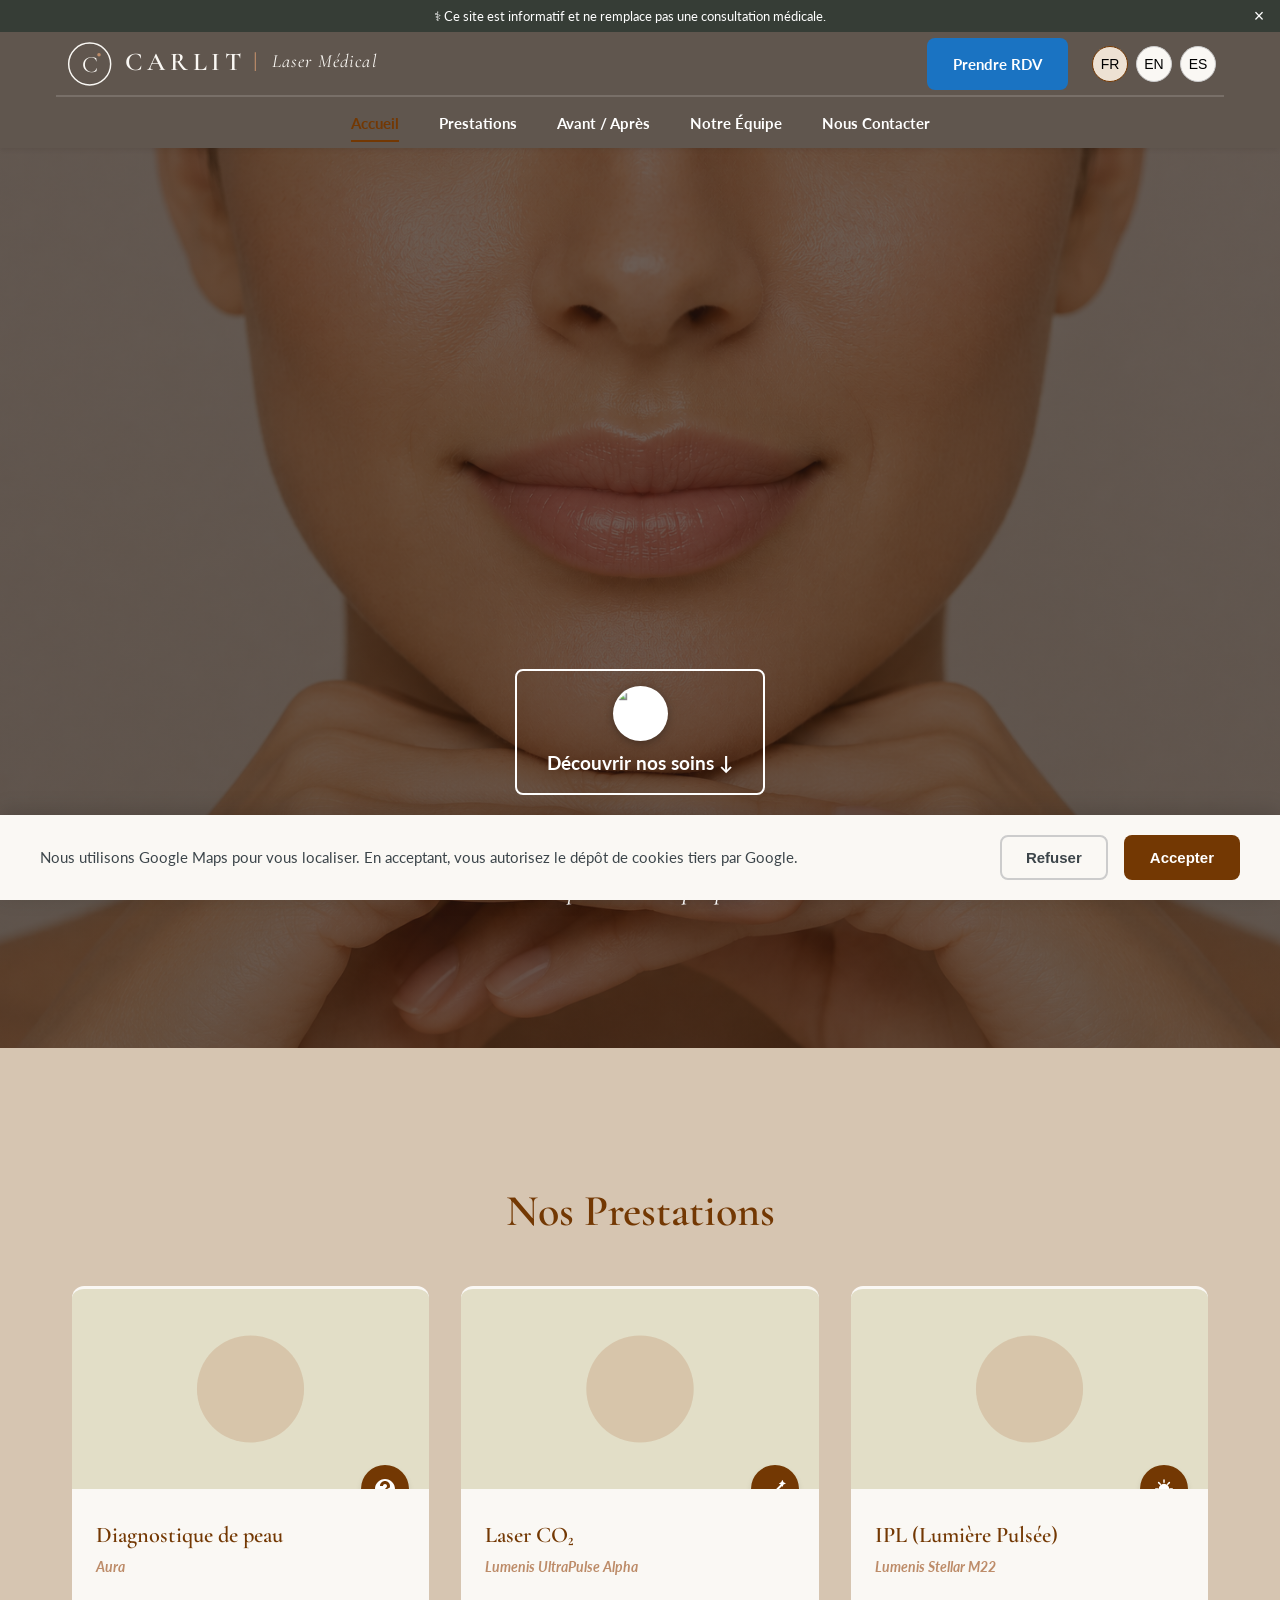
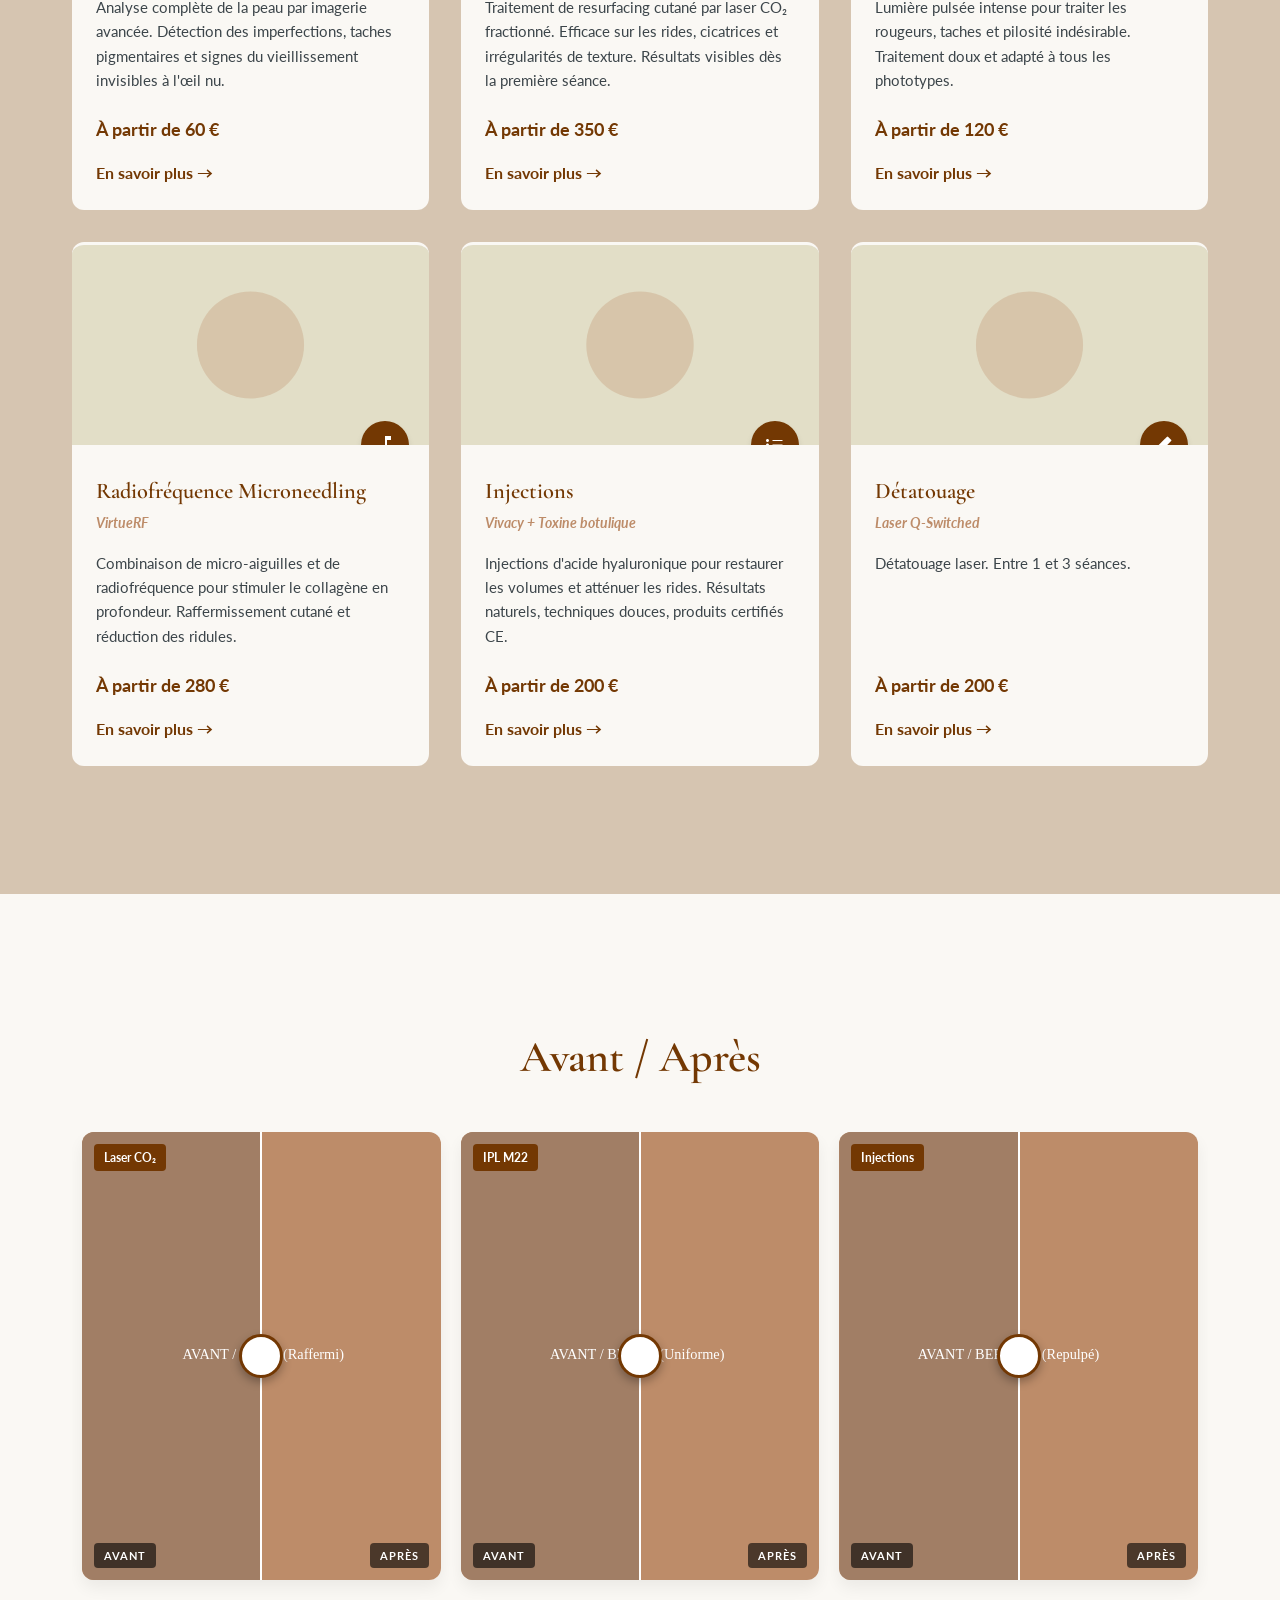
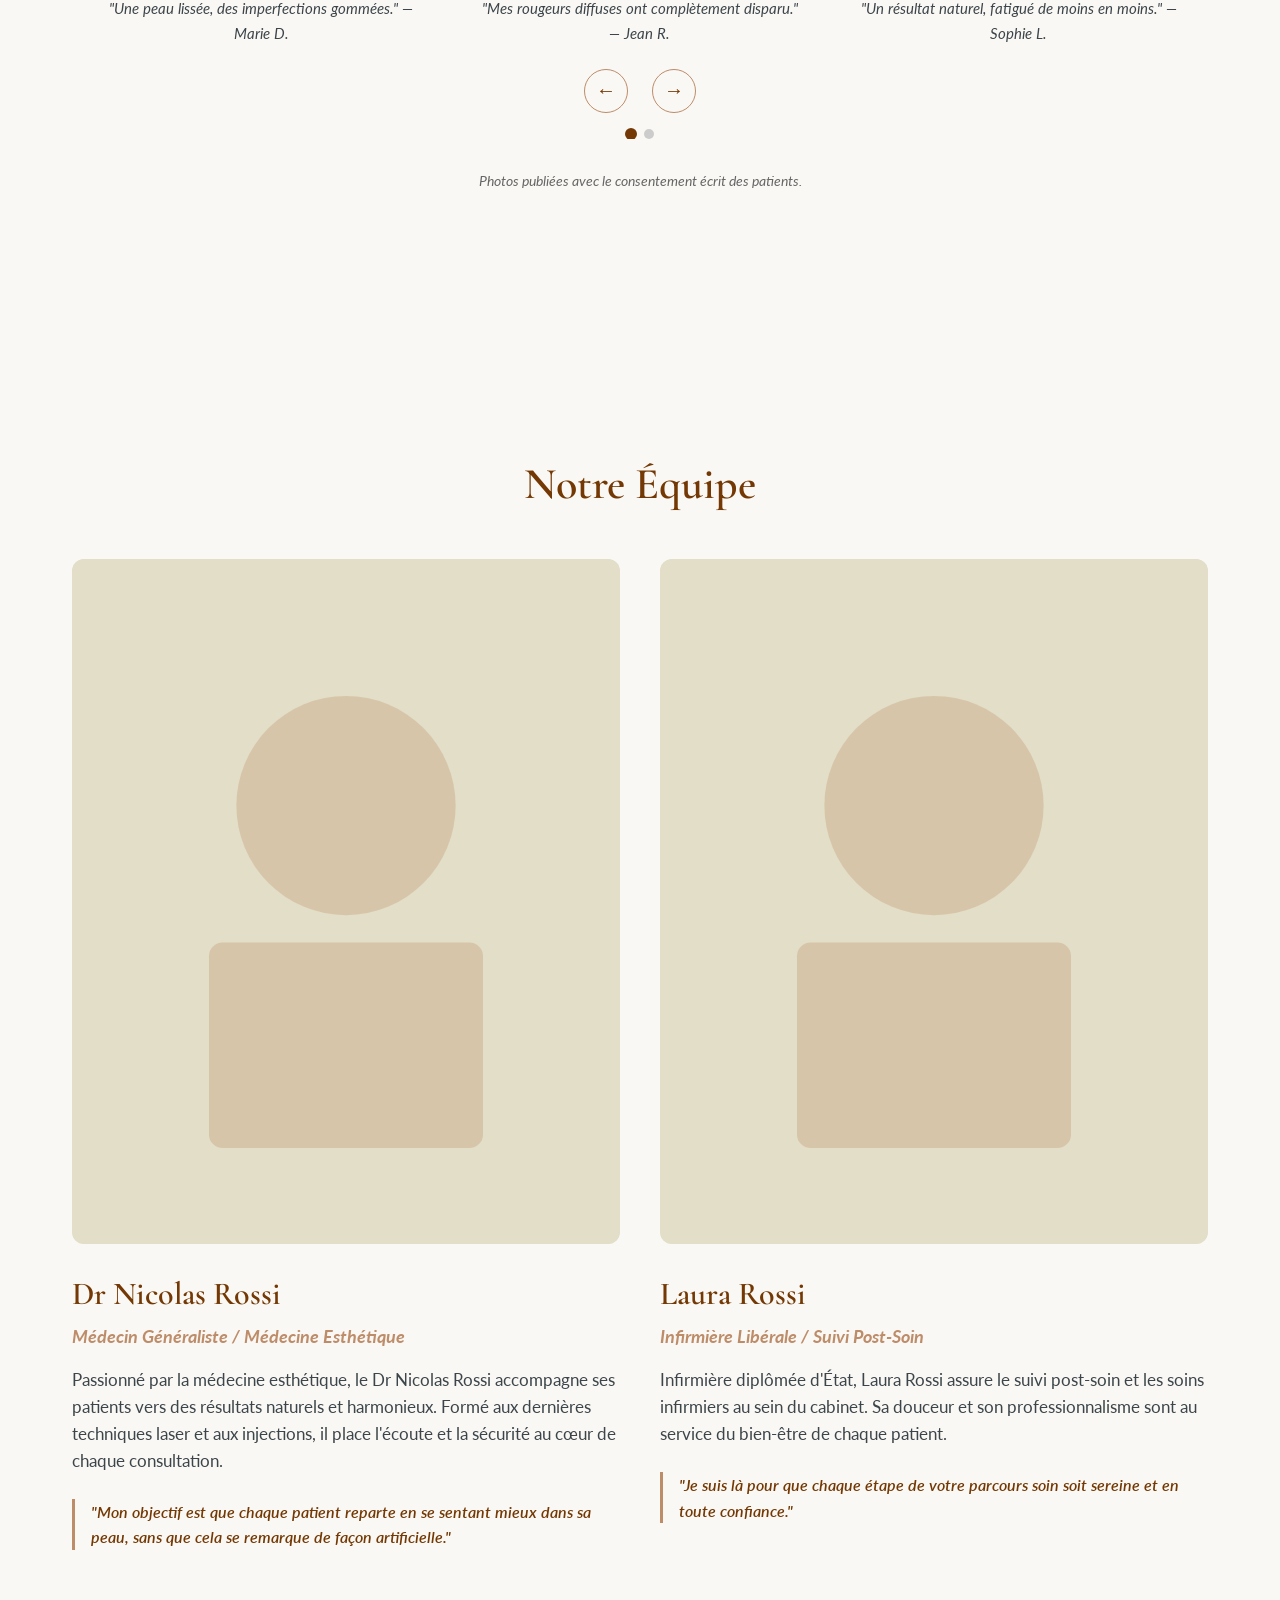
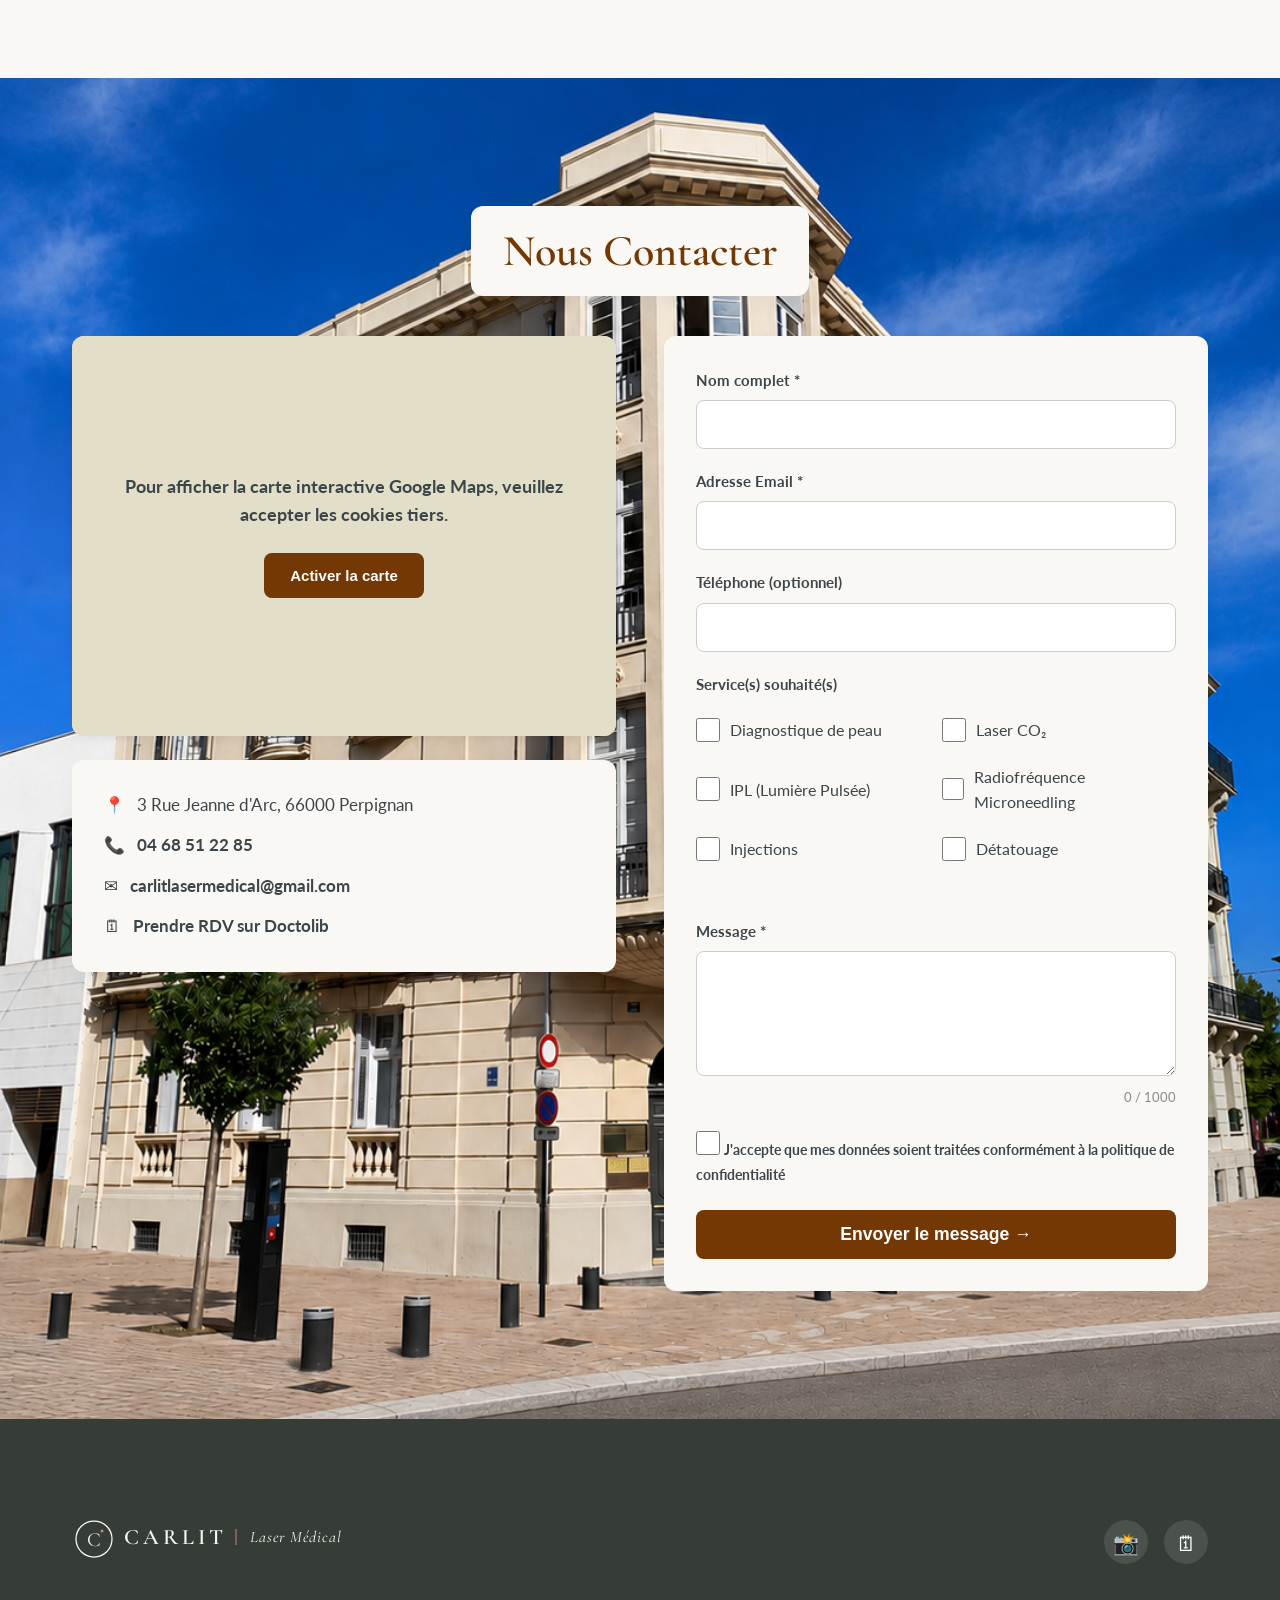
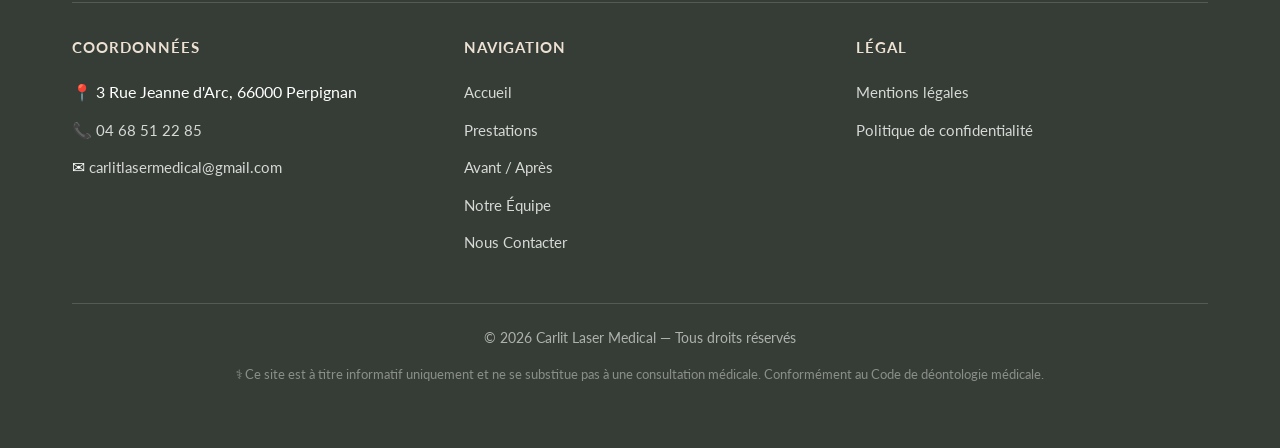
==== commit 6bdb8554: "design ok" ====
--- a/index.html
+++ b/index.html
@@ -1,2238 +1,699 @@
 <!DOCTYPE html>
-<html lang="fr">
+<html lang="fr" class="scroll-smooth">
 <head>
-    <meta charset="UTF-8">
-    <meta name="viewport" content="width=device-width, initial-scale=1.0">
-    <title>Carlit Laser Medical — Cabinet de Médecine Esthétique à Perpignan</title>
-    
-    <!-- Premium Fonts: Playfair Display for headings & Inter for body text -->
-    <link rel="preconnect" href="https://fonts.googleapis.com">
-    <link rel="preconnect" href="https://fonts.gstatic.com" crossorigin>
-    <link href="https://fonts.googleapis.com/css2?family=Inter:wght@300;400;500;600&family=Playfair+Display:ital,wght@0,400;0,600;0,700;1,400&display=swap" rel="stylesheet">
-    
-    <!-- Lucide Icons for clean SVG presentation -->
-    <script src="https://unpkg.com/lucide@latest"></script>
-
-    <!-- ========================================== -->
-    <!--            SPLIT CSS EMULATION             -->
-    <!-- ========================================== -->
-
-    <!-- [css/base.css] -->
-    <style>
-        :root {
-            /* Design Color Tokens */
-            --color-terracotta: #BD8C69;
-            --color-text: #3C454A;
-            --color-forest: #123A12;
-            --color-cream: #F9F7FD;
-            --color-white: #FFFFFF;
-            --color-doctolib: #007bfb;G
-            --color-gray-light: #EFEBF4;
-            --color-gray-medium: #8C969C;
-
-            /* Typography */
-            --font-serif: 'Playfair Display', Georgia, serif;
-            --font-sans: 'Inter', system-ui, -apple-system, sans-serif;
-            
-            /* Transitions */
-            --transition-smooth: all 0.3s cubic-bezier(0.4, 0, 0.2, 1);
-            --shadow-subtle: 0 4px 20px rgba(60, 69, 74, 0.05);
-            --shadow-md: 0 10px 30px rgba(60, 69, 74, 0.1);
-        }
-
-        /* CSS Reset */
-        *, *::before, *::after {
-            box-sizing: border-box;
-            margin: 0;
-            padding: 0;
-        }
-
-        html {
-            scroll-behavior: smooth;
-            scroll-padding-top: 130px; /* Accounts for sticky navbar height */
-        }
-
-        body {
-            font-family: var(--font-sans);
-            color: var(--color-text);
-            background-color: var(--color-white);
-            line-height: 1.6;
-            overflow-x: hidden;
-            -webkit-font-smoothing: antialiased;
-        }
-
-        h1, h2, h3, h4, h5, h6 {
-            font-family: var(--font-serif);
-            color: var(--color-forest);
-            font-weight: 600;
-        }
-
-        p {
-            font-weight: 300;
-            font-size: 1.05rem;
-        }
-
-        a {
-            text-decoration: none;
-            color: inherit;
-            transition: var(--transition-smooth);
-        }
-
-        ul {
-            list-style: none;
-        }
-
-        button, input, select, textarea {
-            font-family: inherit;
-            outline: none;
-        }
-
-        img {
-            max-width: 100%;
-            height: auto;
-            display: block;
-        }
-
-        /* Utility classes */
-        .container {
-            width: 100%;
-            max-width: 1200px;
-            margin: 0 auto;
-            padding: 0 2rem;
-        }
-
-        .section-header {
-            text-align: center;
-            margin-bottom: 4rem;
-        }
-
-        .section-header.section-header-box {
-            display: flex;
-            flex-direction: column;
-            align-items: center;
-            justify-content: center;
-            width: min(100%, 860px);
-            padding: 2rem 2.5rem;
-            margin: 0 auto 3rem;
-            background: rgba(255, 255, 255, 0.95);
-            backdrop-filter: blur(10px);
-            -webkit-backdrop-filter: blur(10px);
-            border-radius: 20px;
-            border: 1px solid rgba(189, 140, 105, 0.18);
-            box-shadow: var(--shadow-md);
-            text-align: center;
-        }
-
-        .section-header h2 {
-            font-size: 2.5rem;
-            margin-bottom: 1rem;
-            position: relative;
-            display: inline-block;
-        }
-
-        .section-header h2::after {
-            content: '';
-            position: absolute;
-            bottom: -10px;
-            left: 50%;
-            transform: translateX(-50%);
-            width: 60px;
-            height: 2px;
-            background-color: var(--color-terracotta);
-        }
-
-        .section-header p {
-            font-style: italic;
-            color: var(--color-gray-medium);
-            margin-top: 0.5rem;
-        }
-
-        .section-divider {
-            height: 1px;
-            background-color: var(--color-gray-light);
-            border: none;
-        }
-    </style>
-
-    <!-- [css/navbar.css] -->
-    <style>
-        .header-sticky {
-            position: sticky;
-            top: 0;
-            left: 0;
-            right: 0;
-            z-index: 1000;
-            background-color: rgba(255, 255, 255, 0.95);
-            backdrop-filter: blur(10px);
-            box-shadow: var(--shadow-subtle);
-            border-bottom: 2px solid var(--color-forest);
-            transition: var(--transition-smooth);
-        }
-
-        /* Top Bar of Nav */
-        .nav-upper {
-            display: flex;
-            justify-content: center;
-            align-items: center;
-            position: relative;
-            padding: 1rem 2rem;
-            border-bottom: 1px solid var(--color-gray-light);
-            max-width: 1200px;
-            margin: 0 auto;
-        }
-
-        .logo-container {
-            position: absolute;
-            left: 2rem;
-            display: flex;
-            align-items: center;
-        }
-
-        .logo-img {
-            height: 52px;
-            object-fit: contain;
-        }
-
-        .btn-rdv {
-            background-color: var(--color-doctolib);
-            color: var(--color-white);
-            font-weight: 500;
-            font-size: 0.95rem;
-            padding: 0.75rem 1.75rem;
-            border-radius: 50px;
-            display: inline-flex;
-            align-items: center;
-            gap: 0.5rem;
-            border: none;
-            cursor: pointer;
-            box-shadow: 0 4px 14px rgba(0, 123, 251, 0.3);
-            transition: var(--transition-smooth);
-        }
-
-        .btn-rdv:hover {
-            transform: translateY(-2px);
-            box-shadow: 0 6px 20px rgba(0, 123, 251, 0.4);
-            filter: brightness(1.05);
-        }
-
-        .lang-selector {
-            position: absolute;
-            right: 6rem;
-            display: flex;
-            gap: 0.75rem;
-            align-items: center;
-        }
-
-        .flag-btn {
-            background: none;
-            border: 2px solid transparent;
-            cursor: pointer;
-            border-radius: 4px;
-            padding: 2px;
-            transition: var(--transition-smooth);
-            display: flex;
-            align-items: center;
-            opacity: 0.6;
-        }
-
-        .flag-btn:hover {
-            opacity: 1;
-            transform: scale(1.1);
-        }
-
-        .flag-btn.active {
-            opacity: 1;
-            border-color: var(--color-terracotta);
-        }
-
-        .flag-icon {
-            width: 24px;
-            height: 16px;
-            object-fit: cover;
-            border-radius: 2px;
-            box-shadow: 0 1px 3px rgba(0,0,0,0.15);
-        }
-
-        /* Lower Bar of Nav (Menu Items) */
-        .nav-lower {
-            padding: 0.75rem 2rem;
-            display: flex;
-            justify-content: center;
-        }
-
-        .menu-items {
-            display: flex;
-            gap: 3rem;
-        }
-
-        .menu-link {
-            font-size: 0.95rem;
-            font-weight: 500;
-            text-transform: uppercase;
-            letter-spacing: 0.1em;
-            color: var(--color-text);
-            position: relative;
-            padding: 0.25rem 0;
-        }
-
-        .menu-link::after {
-            content: '';
-            position: absolute;
-            bottom: 0;
-            left: 0;
-            width: 0;
-            height: 2px;
-            background-color: var(--color-terracotta);
-            transition: var(--transition-smooth);
-        }
-
-        .menu-link:hover {
-            color: var(--color-terracotta);
-        }
-
-        .menu-link:hover::after, 
-        .menu-link.active::after {
-            width: 100%;
-        }
-
-        /* Mobile Menu Toggle button */
-        .mobile-toggle {
-            display: none;
-            position: absolute;
-            right: 2rem;
-            top: 50%;
-            transform: translateY(-50%);
-            background: none;
-            border: none;
-            color: var(--color-text);
-            cursor: pointer;
-            padding: 0.5rem;
-        }
-    </style>
-
-    <!-- [css/sections.css] -->
-    <style>
-        section {
-            padding: 6rem 0;
-        }
-
-        /* Alternating backgrounds */
-        .bg-cream {
-            background-color: var(--color-cream);
-        }
-
-        .bg-white {
-            background-color: var(--color-white);
-        }
-
-        /* Section 1: Accueil (Swapped to image 2 and removed green overlay) */
-        #accueil {
-            position: relative;
-            height: 85vh;
-            min-height: 550px;
-            padding: 0;
-            background-color: var(--color-cream);
-            background-image: url('assets/hero_background.png');
-            background-size: cover;
-            background-position: center;
-            background-repeat: no-repeat;
-            display: flex;
-            align-items: flex-end;
-            justify-content: center;
-        }
-
-        /* Frosted Glass Overlay Card to preserve natural image background with maximum luxury contrast */
-        .accueil-overlay-container {
-            width: 100%;
-            max-width: 900px;
-            padding: 2.5rem 3rem;
-            text-align: center;
-            margin-bottom: 8vh;
-            background: rgba(255, 255, 255, 0.82);
-            backdrop-filter: blur(12px);
-            -webkit-backdrop-filter: blur(12px);
-            border-radius: 16px;
-            border: 1px solid rgba(189, 140, 105, 0.3);
-            box-shadow: var(--shadow-md);
-            animation: fadeInUp 1s ease-out;
-        }
-
-        .accueil-quote {
-            font-family: var(--font-serif);
-            color: var(--color-forest);
-            font-size: 2.1rem;
-            line-height: 1.45;
-            font-style: italic;
-            font-weight: 400;
-        }
-
-        /* Section 2: Prestations */
-        .prestations-grid {
-            display: grid;
-            grid-template-columns: repeat(auto-fit, minmax(320px, 1fr));
-            gap: 2.5rem;
-            margin-top: 2rem;
-        }
-
-        .prestation-card {
-            background-color: var(--color-white);
-            border-radius: 12px;
-            overflow: hidden;
-            box-shadow: var(--shadow-subtle);
-            border: 1px solid var(--color-gray-light);
-            transition: var(--transition-smooth);
-            display: flex;
-            flex-direction: column;
-        }
-
-        .prestation-card:hover {
-            transform: translateY(-8px);
-            box-shadow: var(--shadow-md);
-            border-color: var(--color-terracotta);
-        }
-
-        .prestation-image-wrapper {
-            position: relative;
-            height: 220px;
-            background-color: #EFEBF4;
-            overflow: hidden;
-        }
-
-        .prestation-img {
-            width: 100%;
-            height: 100%;
-            object-fit: cover;
-            transition: var(--transition-smooth);
-        }
-
-        .prestation-card:hover .prestation-img {
-            transform: scale(1.06);
-        }
-
-        .prestation-badge {
-            position: absolute;
-            top: 1rem;
-            right: 1rem;
-            background-color: var(--color-forest);
-            color: var(--color-white);
-            font-size: 0.75rem;
-            font-weight: 500;
-            padding: 0.35rem 0.85rem;
-            border-radius: 50px;
-            letter-spacing: 0.05em;
-        }
-
-        .prestation-content {
-            padding: 2rem;
-            flex-grow: 1;
-            display: flex;
-            flex-direction: column;
-            justify-content: space-between;
-        }
-
-        .prestation-title {
-            font-size: 1.35rem;
-            margin-bottom: 0.5rem;
-            color: var(--color-forest);
-        }
-
-        .prestation-equipment {
-            font-size: 0.85rem;
-            font-weight: 600;
-            color: var(--color-terracotta);
-            text-transform: uppercase;
-            letter-spacing: 0.08em;
-            margin-bottom: 1rem;
-        }
-
-        .prestation-desc {
-            font-size: 0.95rem;
-            color: var(--color-text);
-            margin-bottom: 1.5rem;
-            line-height: 1.5;
-        }
-
-        .prestation-link {
-            font-weight: 600;
-            font-size: 0.9rem;
-            color: var(--color-forest);
-            display: inline-flex;
-            align-items: center;
-            gap: 0.25rem;
-            margin-top: auto;
-            border-bottom: 1px solid transparent;
-            align-self: flex-start;
-        }
-
-        .prestation-link:hover {
-            color: var(--color-terracotta);
-            border-bottom-color: var(--color-terracotta);
-        }
-
-        /* Section 3: Avant/Apres (Carousel) */
-        .carousel-wrapper {
-            position: relative;
-            max-width: 950px;
-            margin: 0 auto;
-            overflow: visible;
-            padding: 2rem 0;
-        }
-
-        .carousel-track-container {
-            overflow: hidden;
-            width: 100%;
-        }
-
-        .carousel-track {
-            display: flex;
-            transition: transform 0.5s cubic-bezier(0.4, 0, 0.2, 1);
-            width: 100%;
-        }
-
-        .carousel-slide {
-            min-width: 100%;
-            padding: 0 1rem;
-            box-sizing: border-box;
-        }
-
-        .carousel-card {
-            background-color: var(--color-white);
-            border-radius: 16px;
-            box-shadow: var(--shadow-subtle);
-            overflow: hidden;
-            border: 1px solid var(--color-gray-light);
-            display: grid;
-            grid-template-columns: 1.1fr 1fr;
-        }
-
-        .comparison-container {
-            display: flex;
-            height: 380px;
-            background-color: var(--color-gray-light);
-            position: relative;
-        }
-
-        .comparison-half {
-            width: 50%;
-            height: 100%;
-            position: relative;
-            overflow: hidden;
-        }
-
-        .comparison-half img {
-            width: 100%;
-            height: 100%;
-            object-fit: cover;
-        }
-
-        .comparison-label {
-            position: absolute;
-            bottom: 1rem;
-            background-color: rgba(18, 58, 18, 0.85);
-            color: var(--color-white);
-            font-size: 0.75rem;
-            padding: 0.25rem 0.75rem;
-            border-radius: 4px;
-            letter-spacing: 0.05em;
-            text-transform: uppercase;
-        }
-
-        .comparison-left .comparison-label { left: 1rem; }
-        .comparison-right .comparison-label { right: 1rem; }
-
-        .comparison-divider {
-            position: absolute;
-            left: 50%;
-            top: 0;
-            bottom: 0;
-            width: 2px;
-            background-color: var(--color-white);
-            z-index: 10;
-        }
-
-        .carousel-testimonial {
-            padding: 3rem;
-            display: flex;
-            flex-direction: column;
-            justify-content: center;
-            background-color: var(--color-cream);
-        }
-
-        .quote-icon {
-            color: var(--color-terracotta);
-            opacity: 0.3;
-            margin-bottom: 1.5rem;
-        }
-
-        .testimonial-text {
-            font-family: var(--font-serif);
-            font-style: italic;
-            font-size: 1.25rem;
-            color: var(--color-forest);
-            margin-bottom: 1.5rem;
-            line-height: 1.5;
-        }
-
-        .testimonial-author {
-            font-weight: 600;
-            font-size: 0.95rem;
-            color: var(--color-text);
-            display: flex;
-            align-items: center;
-            gap: 0.5rem;
-        }
-
-        .testimonial-author::before {
-            content: '';
-            width: 20px;
-            height: 1px;
-            background-color: var(--color-terracotta);
-        }
-
-        /* Carousel Navigation Buttons */
-        .carousel-btn {
-            position: absolute;
-            top: 50%;
-            transform: translateY(-50%);
-            background-color: var(--color-white);
-            border: 1px solid var(--color-gray-light);
-            color: var(--color-forest);
-            width: 50px;
-            height: 50px;
-            border-radius: 50%;
-            cursor: pointer;
-            display: flex;
-            align-items: center;
-            justify-content: center;
-            box-shadow: var(--shadow-subtle);
-            z-index: 20;
-            transition: var(--transition-smooth);
-        }
-
-        .carousel-btn:hover {
-            background-color: var(--color-forest);
-            color: var(--color-white);
-            border-color: var(--color-forest);
-        }
-
-        .carousel-btn-prev { left: -25px; }
-        .carousel-btn-next { right: -25px; }
-
-        /* Carousel indicators */
-        .carousel-indicators {
-            display: flex;
-            justify-content: center;
-            gap: 0.75rem;
-            margin-top: 1.5rem;
-        }
-
-        .indicator-dot {
-            width: 10px;
-            height: 10px;
-            border-radius: 50%;
-            background-color: var(--color-gray-medium);
-            opacity: 0.3;
-            cursor: pointer;
-            border: none;
-            transition: var(--transition-smooth);
-        }
-
-        .indicator-dot.active {
-            opacity: 1;
-            background-color: var(--color-terracotta);
-            transform: scale(1.2);
-        }
-
-
-        /* Section 4: Contact (Configured with photo-cab.png building parallax) */
-        #contact {
-            position: relative;
-            background-image: url('assets/photo-cab.png');
-            background-attachment: fixed;
-            background-position: center;
-            background-repeat: no-repeat;
-            background-size: cover;
-            padding: 6rem 0;
-            z-index: 1;
-        }
-
-        .contact-grid {
-            display: grid;
-            grid-template-columns: 1.1fr 0.9fr;
-            gap: 4rem;
-            align-items: stretch;
-            position: relative;
-            z-index: 2;
-        }
-
-        .contact-form-container {
-            background-color: var(--color-white);
-            padding: 3rem;
-            border-radius: 16px;
-            box-shadow: var(--shadow-md);
-            border: 1px solid rgba(189, 140, 105, 0.15);
-        }
-
-        .contact-form-title {
-            font-size: 1.8rem;
-            margin-bottom: 1.5rem;
-            color: var(--color-forest);
-        }
-
-        .form-group {
-            margin-bottom: 1.5rem;
-        }
-
-        .form-label {
-            display: block;
-            font-weight: 500;
-            font-size: 0.9rem;
-            margin-bottom: 0.5rem;
-            color: var(--color-text);
-        }
-
-        .form-control {
-            width: 100%;
-            padding: 0.85rem 1rem;
-            border: 1px solid var(--color-gray-light);
-            border-radius: 8px;
-            font-size: 0.95rem;
-            color: var(--color-text);
-            background-color: var(--color-cream);
-            transition: var(--transition-smooth);
-        }
-
-        .form-control:focus {
-            border-color: var(--color-terracotta);
-            background-color: var(--color-white);
-            box-shadow: 0 0 0 3px rgba(189, 140, 105, 0.15);
-        }
-
-        /* Checkbox grid for services */
-        .checkbox-grid {
-            display: grid;
-            grid-template-columns: 1fr 1fr;
-            gap: 0.75rem;
-            margin-top: 0.5rem;
-        }
-
-        .checkbox-custom-label {
-            display: flex;
-            align-items: center;
-            gap: 0.5rem;
-            font-size: 0.9rem;
-            cursor: pointer;
-            padding: 0.5rem;
-            border: 1px solid var(--color-gray-light);
-            border-radius: 6px;
-            background-color: var(--color-cream);
-            transition: var(--transition-smooth);
-        }
-
-        .checkbox-custom-label:hover {
-            border-color: var(--color-terracotta);
-        }
-
-        .checkbox-custom-label input {
-            accent-color: var(--color-terracotta);
-            width: 16px;
-            height: 16px;
-        }
-
-        /* Submit Button */
-        .btn-submit {
-            background-color: var(--color-terracotta);
-            color: var(--color-white);
-            font-weight: 600;
-            padding: 1rem 2rem;
-            border-radius: 8px;
-            border: none;
-            cursor: pointer;
-            transition: var(--transition-smooth);
-            width: 100%;
-            font-size: 1rem;
-            letter-spacing: 0.05em;
-            text-transform: uppercase;
-            box-shadow: 0 4px 12px rgba(189, 140, 105, 0.2);
-        }
-
-        .btn-submit:hover {
-            background-color: var(--color-forest);
-            transform: translateY(-1px);
-            box-shadow: 0 6px 18px rgba(18, 58, 18, 0.3);
-        }
-
-        .contact-info-column {
-            display: flex;
-            flex-direction: column;
-            justify-content: space-between;
-        }
-
-        .contact-map-wrapper {
-            border-radius: 16px;
-            overflow: hidden;
-            box-shadow: var(--shadow-subtle);
-            border: 1px solid var(--color-gray-light);
-            height: 320px;
-            margin-bottom: 2rem;
-        }
-
-        .contact-details-box {
-            background-color: var(--color-white);
-            border-radius: 16px;
-            padding: 2.5rem;
-            border: 1px solid rgba(189, 140, 105, 0.15);
-            box-shadow: var(--shadow-subtle);
-        }
-
-        .contact-detail-item {
-            display: flex;
-            align-items: flex-start;
-            gap: 1rem;
-            margin-bottom: 1.5rem;
-        }
-
-        .contact-detail-item:last-child {
-            margin-bottom: 0;
-        }
-
-        .contact-icon-wrapper {
-            background-color: var(--color-cream);
-            color: var(--color-terracotta);
-            padding: 0.65rem;
-            border-radius: 50%;
-            box-shadow: var(--shadow-subtle);
-            display: flex;
-            align-items: center;
-            justify-content: center;
-        }
-
-        .contact-detail-title {
-            font-weight: 600;
-            font-size: 0.95rem;
-            color: var(--color-forest);
-            margin-bottom: 0.25rem;
-        }
-
-        .contact-detail-text {
-            font-size: 0.95rem;
-            color: var(--color-text);
-        }
-
-        /* Success Message Alert overlay */
-        .toast-notification {
-            position: fixed;
-            bottom: 2rem;
-            right: -400px;
-            background-color: var(--color-forest);
-            color: var(--color-white);
-            padding: 1.25rem 2rem;
-            border-radius: 8px;
-            box-shadow: var(--shadow-md);
-            z-index: 2000;
-            display: flex;
-            align-items: center;
-            gap: 1rem;
-            transition: right 0.5s cubic-bezier(0.175, 0.885, 0.32, 1.275);
-        }
-
-        .toast-notification.show {
-            right: 2rem;
-        }
-
-
-        /* Section 5: Equipe */
-        .equipe-grid {
-            display: grid;
-            grid-template-columns: 1fr 1fr;
-            gap: 3rem;
-            margin-top: 2rem;
-        }
-
-        .equipe-card {
-            background-color: var(--color-white);
-            border-radius: 16px;
-            overflow: hidden;
-            box-shadow: var(--shadow-subtle);
-            border: 1px solid var(--color-gray-light);
-            display: flex;
-            flex-direction: column;
-            transition: var(--transition-smooth);
-        }
-
-        .equipe-card:hover {
-            transform: translateY(-5px);
-            box-shadow: var(--shadow-md);
-            border-color: var(--color-terracotta);
-        }
-
-        .equipe-img-wrapper {
-            height: 380px;
-            overflow: hidden;
-            background-color: var(--color-gray-light);
-            position: relative;
-        }
-
-        .equipe-img {
-            width: 100%;
-            height: 100%;
-            object-fit: cover;
-            transition: var(--transition-smooth);
-        }
-
-        .equipe-card:hover .equipe-img {
-            transform: scale(1.04);
-        }
-
-        .equipe-role-badge {
-            position: absolute;
-            bottom: 1.5rem;
-            left: 1.5rem;
-            background-color: var(--color-terracotta);
-            color: var(--color-white);
-            padding: 0.5rem 1.25rem;
-            border-radius: 50px;
-            font-size: 0.85rem;
-            font-weight: 500;
-            letter-spacing: 0.05em;
-        }
-
-        .equipe-body {
-            padding: 2.5rem;
-            flex-grow: 1;
-            display: flex;
-            flex-direction: column;
-        }
-
-        .equipe-name {
-            font-size: 1.8rem;
-            margin-bottom: 0.5rem;
-            color: var(--color-forest);
-        }
-
-        .equipe-degree {
-            font-size: 0.9rem;
-            color: var(--color-gray-medium);
-            text-transform: uppercase;
-            letter-spacing: 0.05em;
-            margin-bottom: 1.5rem;
-            font-weight: 500;
-        }
-
-        .equipe-bio {
-            font-size: 1rem;
-            color: var(--color-text);
-            margin-bottom: 1.5rem;
-            line-height: 1.6;
-        }
-
-        .equipe-quote {
-            font-family: var(--font-serif);
-            font-style: italic;
-            border-left: 3px solid var(--color-terracotta);
-            padding-left: 1rem;
-            color: var(--color-forest);
-            font-size: 1.05rem;
-            margin-top: auto;
-        }
-
-        /* Dynamic keyframes */
-        @keyframes fadeInUp {
-            from {
-                opacity: 0;
-                transform: translateY(30px);
-            }
-            to {
-                opacity: 1;
-                transform: translateY(0);
-            }
-        }
-    </style>
-
-    <!-- [css/footer.css] -->
-    <style>
-        .site-footer {
-            background-color: #2b2b2b;
-            color: var(--color-white);
-            padding: 5rem 0 2rem 0;
-            border-top: 4px solid var(--color-terracotta);
-        }
-
-        .footer-grid {
-            display: grid;
-            grid-template-columns: 1.2fr 1fr 1fr;
-            gap: 4rem;
-            margin-bottom: 4rem;
-        }
-
-        .footer-brand h3 {
-            color: var(--color-white);
-            font-size: 1.8rem;
-            margin-bottom: 1rem;
-        }
-
-        .footer-brand p {
-            color: rgba(255, 255, 255, 0.7);
-            font-size: 0.95rem;
-            margin-bottom: 1.5rem;
-            max-width: 320px;
-        }
-
-        .footer-social-links {
-            display: flex;
-            gap: 1rem;
-        }
-
-        .social-circle-btn {
-            background-color: rgba(255, 255, 255, 0.1);
-            color: var(--color-white);
-            width: 44px;
-            height: 44px;
-            border-radius: 50%;
-            display: flex;
-            align-items: center;
-            justify-content: center;
-            transition: var(--transition-smooth);
-        }
-
-        .social-circle-btn:hover {
-            background-color: var(--color-terracotta);
-            transform: translateY(-3px);
-        }
-
-        .footer-links-title {
-            color: var(--color-terracotta);
-            font-size: 1.1rem;
-            text-transform: uppercase;
-            letter-spacing: 0.1em;
-            margin-bottom: 1.5rem;
-            font-family: var(--font-sans);
-            font-weight: 600;
-        }
-
-        .footer-links-list li {
-            margin-bottom: 0.85rem;
-        }
-
-        .footer-links-list a {
-            color: rgba(255, 255, 255, 0.8);
-            font-size: 0.95rem;
-        }
-
-        .footer-links-list a:hover {
-            color: var(--color-terracotta);
-            padding-left: 4px;
-        }
-
-        .footer-contact-item {
-            display: flex;
-            align-items: flex-start;
-            gap: 0.75rem;
-            margin-bottom: 1rem;
-            color: rgba(255, 255, 255, 0.8);
-            font-size: 0.95rem;
-        }
-
-        .footer-contact-item a:hover {
-            color: var(--color-terracotta);
-        }
-
-        .footer-contact-icon {
-            color: var(--color-terracotta);
-            flex-shrink: 0;
-            margin-top: 0.15rem;
-        }
-
-        .footer-bottom {
-            border-top: 1px solid rgba(255, 255, 255, 0.1);
-            padding-top: 2rem;
-            display: flex;
-            justify-content: space-between;
-            align-items: center;
-            font-size: 0.85rem;
-            color: rgba(255, 255, 255, 0.6);
-        }
-
-        .footer-copyright {
-            letter-spacing: 0.02em;
-        }
-
-        .footer-bottom-links {
-            display: flex;
-            gap: 1.5rem;
-        }
-
-        .footer-bottom-links a:hover {
-            color: var(--color-white);
-        }
-    </style>
-
-    <!-- [css/responsive.css] -->
-    <style>
-        @media (max-width: 1024px) {
-            .contact-grid {
-                grid-template-columns: 1fr;
-                gap: 3rem;
-            }
-
-            .carousel-card {
-                grid-template-columns: 1fr;
-            }
-
-            .comparison-container {
-                height: 300px;
-            }
-
-            .carousel-testimonial {
-                padding: 2rem;
-            }
-
-            /* Disable fixed parallax on touch screens for optimized rendering performance */
-            #contact {
-                background-attachment: scroll;
-            }
-        }
-
-        @media (max-width: 768px) {
-            /* Structural tweaks */
-            section {
-                padding: 4rem 0;
-            }
-
-            .section-header {
-                margin-bottom: 2.5rem;
-            }
-
-            .section-header h2 {
-                font-size: 2rem;
-            }
-
-            /* Responsive Menu */
-            .mobile-toggle {
-                display: block;
-            }
-
-            .nav-upper {
-                padding: 0.75rem 1.5rem;
-            }
-
-            .logo-img {
-                height: 40px;
-            }
-
-            .btn-rdv {
-                padding: 0.6rem 1.25rem;
-                font-size: 0.85rem;
-            }
-
-            .nav-lower {
-                position: absolute;
-                top: 100%;
-                left: 0;
-                right: 0;
-                background-color: var(--color-white);
-                border-bottom: 1px solid var(--color-gray-light);
-                max-height: 0;
-                overflow: hidden;
-                padding: 0;
-                transition: max-height 0.3s ease-out;
-                box-shadow: var(--shadow-md);
-            }
-
-            .nav-lower.open {
-                max-height: 350px;
-                padding: 1.5rem 2rem;
-            }
-
-            .menu-items {
-                flex-direction: column;
-                gap: 1.25rem;
-                align-items: center;
-                width: 100%;
-            }
-
-            .menu-link {
-                width: 100%;
-                text-align: center;
-                display: block;
-                padding: 0.5rem 0;
-            }
-
-            /* Welcome Quote resizing */
-            .accueil-quote {
-                font-size: 1.45rem;
-            }
-
-            .accueil-overlay-container {
-                padding: 1.5rem 2rem;
-                margin-bottom: 6vh;
-            }
-
-            /* Prestations, team and footer grids */
-            .prestations-grid {
-                grid-template-columns: 1fr;
-            }
-
-            .checkbox-grid {
-                grid-template-columns: 1fr;
-            }
-
-            .equipe-grid {
-                grid-template-columns: 1fr;
-                gap: 2rem;
-            }
-
-            .equipe-img-wrapper {
-                height: 320px;
-            }
-
-            .footer-grid {
-                grid-template-columns: 1fr;
-                gap: 2.5rem;
-            }
-
-            .footer-bottom {
-                flex-direction: column;
-                gap: 1rem;
-                text-align: center;
-            }
-
-            .carousel-btn-prev { left: -10px; }
-            .carousel-btn-next { right: -10px; }
-        }
-    </style>
+  <meta charset="UTF-8">
+  <title>Carlit Laser Medical — Médecine Esthétique Perpignan</title>
+  <meta name="description" content="Cabinet de médecine esthétique à Perpignan. Laser CO₂, IPL Stellar M22, VirtueRF, injections acide hyaluronique. Dr Nicolas Rossi. Prenez RDV sur Doctolib.">
+  <meta name="viewport" content="width=device-width, initial-scale=1, viewport-fit=cover">
+  <meta name="theme-color" content="#733803">
+
+  <!-- Favicons Placeholders -->
+  <link rel="icon" href="data:image/svg+xml,<svg xmlns=%22http://www.w3.org/2000/svg%22 viewBox=%220 0 100 100%22><text y=%22.9em%22 font-size=%2290%22>⚕️</text></svg>">
+  <link rel="apple-touch-icon" href="data:image/svg+xml,<svg xmlns=%22http://www.w3.org/2000/svg%22 viewBox=%220 0 100 100%22><text y=%22.9em%22 font-size=%2290%22>⚕️</text></svg>">
+
+  <link rel="canonical" href="https://carlitlasermedical.fr/">
+  <link rel="alternate" hreflang="fr" href="https://carlitlasermedical.fr/fr/">
+  <link rel="alternate" hreflang="en" href="https://carlitlasermedical.fr/en/">
+  <link rel="alternate" hreflang="es" href="https://carlitlasermedical.fr/es/">
+  <link rel="alternate" hreflang="x-default" href="https://carlitlasermedical.fr/">
+
+  <meta property="og:title" content="Carlit Laser Medical — Médecine Esthétique Perpignan">
+  <meta property="og:description" content="Cabinet de médecine esthétique à Perpignan. Laser CO₂, IPL, VirtueRF, injections.">
+  <meta property="og:image" content="data:image/svg+xml,<svg xmlns=%22http://www.w3.org/2000/svg%22 width=%221200%22 height=%22630%22 viewBox=%220 0 1200 630%22><rect width=%22100%25%22 height=%22100%25%22 fill=%22%23FAF8F4%22/><text x=%2250%25%22 y=%2250%25%22 dominant-baseline=%22middle%22 text-anchor=%22middle%22 font-family=%22serif%22 font-size=%2264%22 fill=%22%23733803%22>Carlit Laser Medical</text></svg>">
+  <meta property="og:type" content="website">
+  <meta property="og:locale" content="fr_FR">
+
+  <!-- Preconnect to Google Fonts -->
+  <link rel="preconnect" href="https://fonts.googleapis.com">
+  <link rel="preconnect" href="https://fonts.gstatic.com" crossorigin>
+  <link href="https://fonts.googleapis.com/css2?family=Cormorant+Garamond:ital,wght@0,400;0,600;0,700;1,400&family=Lato:ital,wght@0,400;0,700;1,400&display=swap" rel="stylesheet">
+
+  <!-- Site styles (extracted to css/styles.css) -->
+  <link rel="stylesheet" href="css/styles.css">
 </head>
 <body>
 
-    <!-- Sticky Navigation Bar (Emulates elements from Upper and Lower navbar requests) -->
-    <header class="header-sticky">
-        <!-- 1st Part: Upper Part -->
-        <div class="nav-upper">
-            <a href="#accueil" class="logo-container scroll-trigger" aria-label="Accueil">
-                <!-- Fallback embedded SVG logo in case PNG is missing on load -->
-                <img src="assets/logo.png" alt="Carlit Laser Medical Logo" class="logo-img" onerror="this.outerHTML='<div style=\'font-family:var(--font-serif); font-size:1.6rem; color:var(--color-forest); font-weight:700; letter-spacing:0.05em; display:flex; align-items:center; gap:0.5rem;\'><span style=\'color:var(--color-terracotta); font-style:italic;\'>Carlit</span> Laser</div>'">
-            </a>
-
-            <!-- Blue doctolib-styled Action Button -->
-            <a href="https://www.doctolib.fr/medecin-generaliste/perpignan/nicolas-rossi" target="_blank" rel="noopener noreferrer" class="btn-rdv" data-translate="btn_rdv">
-                <i data-lucide="calendar"></i> Prendre RDV
-            </a>
-
-            <!-- Flags Translation selectors -->
-            <div class="lang-selector">
-                <button onclick="setLanguage('fr')" class="flag-btn active" id="flag-fr" title="Français">
-                    <img src="https://flagcdn.com/w40/fr.png" alt="French" class="flag-icon">
+  <!-- Accessible Skip To Content -->
+  <a href="#accueil" class="skip-to-content" data-i18n="nav.skip_link">Aller au contenu</a>
+
+  <!-- MEDICAL DISCLAIMER STRIP -->
+  <div id="disclaimer" class="disclaimer-bar" role="complementary">
+    <span data-i18n="global.disclaimer">⚕️ Ce site est informatif et ne remplace pas une consultation médicale.</span>
+    <button class="disclaimer-close" id="disclaimer-close" aria-label="Fermer le bandeau d'information">&times;</button>
+  </div>
+
+  <!-- STICKY HEADER -->
+  <header class="header-wrapper" id="navbar">
+    <div class="navbar-container">
+
+      <!-- DESKTOP NAVBAR UPPER ROW -->
+      <div class="nav-desktop-upper">
+        <a href="#accueil" class="logo-link" aria-label="Carlit Laser Medical Accueil">
+          <svg viewBox="0 0 350 48" fill="none" xmlns="http://www.w3.org/2000/svg" aria-hidden="true">
+            <g transform="translate(2, 4)">
+              <circle cx="20" cy="20" r="18" stroke="#FAF8F4" stroke-width="1.25" />
+              <text x="20" y="27" font-family="'Cormorant Garamond', Georgia, serif" font-size="20" font-weight="400" fill="#FAF8F4" text-anchor="middle">C</text>
+              <circle cx="28" cy="12" r="1.5" fill="#BD8C69" />
+            </g>
+            <text x="52" y="29" font-family="'Cormorant Garamond', Georgia, serif" font-weight="600" font-size="22" fill="#FAF8F4" letter-spacing="4">CARLIT</text>
+            <line x1="164" y1="14" x2="164" y2="30" stroke="#BD8C69" stroke-width="1" />
+            <text x="178" y="27" font-family="'Cormorant Garamond', Georgia, serif" font-style="italic" font-weight="400" font-size="16" fill="#FAF8F4" letter-spacing="1">Laser Médical</text>
+          </svg>
+        </a>
+        <div class="nav-actions">
+          <a href="https://www.doctolib.fr/medecin-generaliste/perpignan/nicolas-rossi" target="_blank" rel="noopener" class="btn btn-blue" data-i18n="nav.rdv_btn">Prendre RDV</a>
+          <div class="lang-switcher" role="navigation" aria-label="Langues">
+            <button class="btn-lang active" data-lang="fr" aria-label="Français">FR</button>
+            <button class="btn-lang" data-lang="en" aria-label="English">EN</button>
+            <button class="btn-lang" data-lang="es" aria-label="Español">ES</button>
+          </div>
+        </div>
+      </div>
+
+      <!-- DESKTOP NAVBAR LOWER ROW -->
+      <nav class="nav-desktop-lower" aria-label="Navigation principale">
+        <ul class="nav-menu-links">
+          <li><a href="#accueil" class="active" data-i18n="nav.links.accueil">Accueil</a></li>
+          <li><a href="#prestations" data-i18n="nav.links.prestations">Prestations</a></li>
+          <li><a href="#avant-apres" data-i18n="nav.links.avant_apres">Avant / Après</a></li>
+          <li><a href="#equipe" data-i18n="nav.links.equipe">Notre Équipe</a></li>
+          <li><a href="#contact" data-i18n="nav.links.contact">Nous Contacter</a></li>
+        </ul>
+      </nav>
+
+      <!-- MOBILE HEADER ROW -->
+      <div class="nav-mobile-header">
+        <a href="#accueil" class="logo-mobile" aria-label="Carlit Laser Medical">
+          <svg viewBox="0 0 350 48" fill="none" xmlns="http://www.w3.org/2000/svg" aria-hidden="true">
+            <g transform="translate(2, 4)">
+              <circle cx="20" cy="20" r="18" stroke="#FAF8F4" stroke-width="1.25" />
+              <text x="20" y="27" font-family="'Cormorant Garamond', Georgia, serif" font-size="20" font-weight="400" fill="#FAF8F4" text-anchor="middle">C</text>
+              <circle cx="28" cy="12" r="1.5" fill="#BD8C69" />
+            </g>
+            <text x="52" y="29" font-family="'Cormorant Garamond', Georgia, serif" font-weight="600" font-size="22" fill="#FAF8F4" letter-spacing="4">CARLIT</text>
+            <line x1="164" y1="14" x2="164" y2="30" stroke="#BD8C69" stroke-width="1" />
+            <text x="178" y="27" font-family="'Cormorant Garamond', Georgia, serif" font-style="italic" font-weight="400" font-size="16" fill="#FAF8F4" letter-spacing="1">Laser Médical</text>
+          </svg>
+        </a>
+        <div style="display: flex; align-items: center; gap: 0.5rem;">
+          <a href="https://www.doctolib.fr/medecin-generaliste/perpignan/nicolas-rossi" target="_blank" rel="noopener" class="btn btn-blue" style="padding: 0.5rem 0.75rem; font-size: 13px;" data-i18n="nav.rdv_btn_short">RDV</a>
+          <button class="hamburger-btn" id="hamburger-trigger" aria-expanded="false" aria-controls="mobile-dropdown" aria-label="Menu principal">
+            <span></span>
+            <span></span>
+            <span></span>
+          </button>
+        </div>
+      </div>
+
+    </div>
+
+    <!-- MOBILE DROPDOWN -->
+    <div class="mobile-dropdown" id="mobile-dropdown" role="dialog" aria-modal="true" aria-label="Menu Mobile">
+      <ul class="mobile-dropdown-links">
+        <li><a href="#accueil" data-i18n="nav.links.accueil">Accueil</a></li>
+        <li><a href="#prestations" data-i18n="nav.links.prestations">Prestations</a></li>
+        <li><a href="#avant-apres" data-i18n="nav.links.avant_apres">Avant / Après</a></li>
+        <li><a href="#equipe" data-i18n="nav.links.equipe">Notre Équipe</a></li>
+        <li><a href="#contact" data-i18n="nav.links.contact">Nous Contacter</a></li>
+      </ul>
+      <div class="mobile-dropdown-extra">
+        <div class="lang-switcher" role="navigation" aria-label="Langues mobile">
+          <button class="btn-lang active" data-lang="fr">FR</button>
+          <button class="btn-lang" data-lang="en">EN</button>
+          <button class="btn-lang" data-lang="es">ES</button>
+        </div>
+        <a href="https://www.doctolib.fr/medecin-generaliste/perpignan/nicolas-rossi" target="_blank" rel="noopener" class="btn btn-blue" style="width: 100%;" data-i18n="nav.rdv_btn">Prendre RDV</a>
+      </div>
+    </div>
+  </header>
+
+  <!-- Mobile Dropdown Backdrop -->
+  <div class="mobile-dropdown-backdrop" id="mobile-backdrop"></div>
+
+  <main>
+    <!-- ==========================================================================
+         SECTION 1 — ACCUEIL (#accueil)
+         ========================================================================== -->
+    <section id="accueil" class="hero-section" aria-label="Introduction">
+      <!-- Simulated lazy load image logic with premium aesthetic placeholder underneath -->
+      <img src="data:image/svg+xml,<svg xmlns=%22http://www.w3.org/2000/svg%22 width=%221920%22 height=%221080%22 viewBox=%220 0 1920 1080%22><rect width=%22100%25%22 height=%22100%25%22 fill=%22%232d2015%22/><circle cx=%2250%25%22 cy=%2245%25%22 r=%22350%22 fill=%22%23733803%22 opacity=%220.15%22 filter=%22blur(80px)%22/><text x=%2250%25%22 y=%2248%25%22 dominant-baseline=%22middle%22 text-anchor=%22middle%22 font-family=%22serif%22 font-size=%2280%22 fill=%22%23ffffff%22 opacity=%220.25%22>CARLIT LASER MEDICAL</text></svg>"
+           data-src="data:image/svg+xml,<svg xmlns=%22http://www.w3.org/2000/svg%22 width=%221920%22 height=%221080%22><rect width=%22100%25%22 height=%22100%25%22 fill=%22%232a221a%22/><path d=%22M0 0 L1920 1080 M1920 0 L0 1080%22 stroke=%22%23BD8C69%22 stroke-width=%221%22 opacity=%220.1%22/></svg>"
+           class="hero-image-bg skeleton-target" alt="Intérieur cabinet esthétique moderne et épuré">
+
+      <div class="hero-container">
+        <a href="#prestations" class="btn btn-outline-white btn-with-logo btn-hero-cta">
+          <span class="btn-logo" aria-hidden="true"><img src="assets/logo_no_backgound.jpg" alt=""></span>
+          <span data-i18n="hero.cta">Découvrir nos soins ↓</span>
+        </a>
+        <p class="hero-quote" data-i18n="hero.quote">
+          "Le plus beau résultat en médecine esthétique est celui que l'on remarque sans pouvoir l'expliquer"
+        </p>
+      </div>
+    </section>
+
+    <!-- ==========================================================================
+         SECTION 2 — PRESTATIONS (#prestations)
+         ========================================================================== -->
+    <section id="prestations" class="prestations-section">
+      <div class="container">
+        <h2 class="section-title" data-i18n="prestations.title">Nos Prestations</h2>
+
+        <div class="prestations-grid">
+
+          <!-- Card 1 -->
+          <article class="prestation-card">
+            <div class="card-image-wrapper">
+              <img class="skeleton-target" src="data:image/svg+xml,<svg xmlns='http://www.w3.org/2000/svg' viewBox='0 0 400 300'><rect width='100%' height='100%' fill='%23EDE1D3'/></svg>" data-src="data:image/svg+xml,<svg xmlns='http://www.w3.org/2000/svg' width='400' height='300'><rect width='100%' height='100%' fill='%23E2DEC7'/><circle cx='200' cy='150' r='60' fill='%23BD8C69' opacity='0.3'/></svg>" alt="Skin diagnosis Aura">
+              <div class="card-icon-badge">
+                <svg viewBox="0 0 24 24"><path d="M12 2C6.48 2 2 6.48 2 12s4.48 10 10 10 10-4.48 10-10S17.52 2 12 2zm1 17h-2v-2h2v2zm2.07-7.75l-.9.92C13.45 12.9 13 13.5 13 15h-2v-.5c0-1.1.45-2.1 1.17-2.83l1.24-1.26c.37-.36.59-.86.59-1.41 0-1.1-.9-2-2-2s-2 .9-2 2H7c0-2.76 2.24-5 5-5s5 2.24 5 5c0 1.04-.42 1.99-1.07 2.25z"/></svg>
+              </div>
+            </div>
+            <div class="card-content">
+              <h3 class="card-title" data-i18n="prestations.card1.title">Diagnostique de peau</h3>
+              <span class="card-badge" data-i18n="prestations.card1.machine">Aura</span>
+              <p class="card-desc" data-i18n="prestations.card1.desc">Analyse complète de la peau par imagerie avancée. Détection des imperfections, taches pigmentaires et signes du vieillissement invisibles à l'œil nu.</p>
+              <p class="card-price" data-i18n="prestations.card1.price">À partir de 60 €</p>
+              <a href="pages/diagnostique-peau.html" class="card-link" data-i18n="prestations.learn_more">En savoir plus →</a>
+            </div>
+          </article>
+
+          <!-- Card 2 -->
+          <article class="prestation-card">
+            <div class="card-image-wrapper">
+              <img class="skeleton-target" src="data:image/svg+xml,<svg xmlns='http://www.w3.org/2000/svg' viewBox='0 0 400 300'><rect width='100%' height='100%' fill='%23EDE1D3'/></svg>" data-src="data:image/svg+xml,<svg xmlns='http://www.w3.org/2000/svg' width='400' height='300'><rect width='100%' height='100%' fill='%23E2DEC7'/><circle cx='200' cy='150' r='60' fill='%23BD8C69' opacity='0.3'/></svg>" alt="Laser CO2 treatment">
+              <div class="card-icon-badge">
+                <svg viewBox="0 0 24 24"><path d="M19.36 10.04L20.57 7.62L23 6.41L20.57 5.2L19.36 2.78L18.15 5.2L15.73 6.41L18.15 7.62L19.36 10.04M9 16.17L4.83 12L3.41 13.41L9 19L21 7L19.59 5.59L9 16.17Z"/></svg>
+              </div>
+            </div>
+            <div class="card-content">
+              <h3 class="card-title" data-i18n="prestations.card2.title">Laser CO₂</h3>
+              <span class="card-badge" data-i18n="prestations.card2.machine">Lumenis UltraPulse Alpha</span>
+              <p class="card-desc" data-i18n="prestations.card2.desc">Traitement de resurfacing cutané par laser CO₂ fractionné. Efficace sur les rides, cicatrices et irrégularités de texture. Résultats visibles dès la première séance.</p>
+              <p class="card-price" data-i18n="prestations.card2.price">À partir de 350 €</p>
+              <a href="pages/laser-co2.html" class="card-link" data-i18n="prestations.learn_more">En savoir plus →</a>
+            </div>
+          </article>
+
+          <!-- Card 3 -->
+          <article class="prestation-card">
+            <div class="card-image-wrapper">
+              <img class="skeleton-target" src="data:image/svg+xml,<svg xmlns='http://www.w3.org/2000/svg' viewBox='0 0 400 300'><rect width='100%' height='100%' fill='%23EDE1D3'/></svg>" data-src="data:image/svg+xml,<svg xmlns='http://www.w3.org/2000/svg' width='400' height='300'><rect width='100%' height='100%' fill='%23E2DEC7'/><circle cx='200' cy='150' r='60' fill='%23BD8C69' opacity='0.3'/></svg>" alt="IPL treatment">
+              <div class="card-icon-badge">
+                <svg viewBox="0 0 24 24"><path d="M12 2.25a.75.75 0 01.75.75v2.25a.75.75 0 01-1.5 0V3a.75.75 0 01.75-.75zM6.16 5.1a.75.75 0 011.06 0l1.59 1.59a.75.75 0 11-1.06 1.06L6.16 6.16a.75.75 0 010-1.06zm11.68 0a.75.75 0 010 1.06l-1.59 1.59a.75.75 0 11-1.06-1.06l1.59-1.59a.75.75 0 011.06 0zM3 12a.75.75 0 01.75-.75h2.25a.75.75 0 010 1.5H3.75A.75.75 0 013 12zm14.25 0a.75.75 0 01.75-.75h2.25a.75.75 0 010 1.5h-2.25a.75.75 0 01-.75-.75zM12 17.25a5.25 5.25 0 100-10.5 5.25 5.25 0 000 10.5z"/></svg>
+              </div>
+            </div>
+            <div class="card-content">
+              <h3 class="card-title" data-i18n="prestations.card3.title">IPL (Lumière Pulsée)</h3>
+              <span class="card-badge" data-i18n="prestations.card3.machine">Lumenis Stellar M22</span>
+              <p class="card-desc" data-i18n="prestations.card3.desc">Lumière pulsée intense pour traiter les rougeurs, taches et pilosité indésirable. Traitement doux et adapté à tous les phototypes.</p>
+              <p class="card-price" data-i18n="prestations.card3.price">À partir de 120 €</p>
+              <a href="pages/ipl.html" class="card-link" data-i18n="prestations.learn_more">En savoir plus →</a>
+            </div>
+          </article>
+
+          <!-- Card 4 -->
+          <article class="prestation-card">
+            <div class="card-image-wrapper">
+              <img class="skeleton-target" src="data:image/svg+xml,<svg xmlns='http://www.w3.org/2000/svg' viewBox='0 0 400 300'><rect width='100%' height='100%' fill='%23EDE1D3'/></svg>" data-src="data:image/svg+xml,<svg xmlns='http://www.w3.org/2000/svg' width='400' height='300'><rect width='100%' height='100%' fill='%23E2DEC7'/><circle cx='200' cy='150' r='60' fill='%23BD8C69' opacity='0.3'/></svg>" alt="VirtueRF Radiofrequency microneedling">
+              <div class="card-icon-badge">
+                <svg viewBox="0 0 24 24"><path d="M12 3v10.55c-.59-.34-1.27-.55-2-.55-2.21 0-4 1.79-4 4s1.79 4 4 4 4-1.79 4-4V7h4V3h-6z"/></svg>
+              </div>
+            </div>
+            <div class="card-content">
+              <h3 class="card-title" data-i18n="prestations.card4.title">Radiofréquence Microneedling</h3>
+              <span class="card-badge" data-i18n="prestations.card4.machine">VirtueRF</span>
+              <p class="card-desc" data-i18n="prestations.card4.desc">Combinaison de micro-aiguilles et de radiofréquence pour stimuler le collagène en profondeur. Raffermissement cutané et réduction des ridules.</p>
+              <p class="card-price" data-i18n="prestations.card4.price">À partir de 280 €</p>
+              <a href="pages/radiofrequence.html" class="card-link" data-i18n="prestations.learn_more">En savoir plus →</a>
+            </div>
+          </article>
+
+          <!-- Card 5 -->
+          <article class="prestation-card">
+            <div class="card-image-wrapper">
+              <img class="skeleton-target" src="data:image/svg+xml,<svg xmlns='http://www.w3.org/2000/svg' viewBox='0 0 400 300'><rect width='100%' height='100%' fill='%23EDE1D3'/></svg>" data-src="data:image/svg+xml,<svg xmlns='http://www.w3.org/2000/svg' width='400' height='300'><rect width='100%' height='100%' fill='%23E2DEC7'/><circle cx='200' cy='150' r='60' fill='%23BD8C69' opacity='0.3'/></svg>" alt="Injections Botox and Hyaluronic acid">
+              <div class="card-icon-badge">
+                <svg viewBox="0 0 24 24"><path d="M4.5 10.5C3.67 10.5 3 11.17 3 12s.67 1.5 1.5 1.5S6 12.83 6 12s-.67-1.5-1.5-1.5zm0 4.5c-.83 0-1.5.67-1.5 1.5s.67 1.5 1.5 1.5S6 17.33 6 16.5s-.67-1.5-1.5-1.5zm0-9C3.67 6 3 6.67 3 7.5S3.67 9 4.5 9 6 8.33 6 7.5 5.33 6 4.5 6zm5 5.5h10v1H9.5v-1zm0-4.5h10v1H9.5v-1zm0 9h10v1H9.5v-1z"/></svg>
+              </div>
+            </div>
+            <div class="card-content">
+              <h3 class="card-title" data-i18n="prestations.card5.title">Injections</h3>
+              <span class="card-badge" data-i18n="prestations.card5.machine">Vivacy + Toxine botulique</span>
+              <p class="card-desc" data-i18n="prestations.card5.desc">Injections d'acide hyaluronique pour restaurer les volumes et atténuer les rides. Résultats naturels, techniques douces, produits certifiés CE.</p>
+              <p class="card-price" data-i18n="prestations.card5.price">À partir de 200 €</p>
+              <a href="pages/injections.html" class="card-link" data-i18n="prestations.learn_more">En savoir plus →</a>
+            </div>
+          </article>
+
+          <!-- Card 6 -->
+          <article class="prestation-card">
+            <div class="card-image-wrapper">
+              <img class="skeleton-target" src="data:image/svg+xml,<svg xmlns='http://www.w3.org/2000/svg' viewBox='0 0 400 300'><rect width='100%' height='100%' fill='%23EDE1D3'/></svg>" data-src="data:image/svg+xml,<svg xmlns='http://www.w3.org/2000/svg' width='400' height='300'><rect width='100%' height='100%' fill='%23E2DEC7'/><circle cx='200' cy='150' r='60' fill='%23BD8C69' opacity='0.3'/></svg>" alt="Laser Tattoo Removal">
+              <div class="card-icon-badge">
+                <svg viewBox="0 0 24 24"><path d="M17.66 9.53l-7.07 7.07-4.24-4.24 7.07-7.07 4.24 4.24M19.07 8.12a1.005 1.005 0 000-1.41l-2.83-2.83a1.005 1.005 0 00-1.41 0L13.41 5.3l4.24 4.24 1.42-1.42m-14.14 7.07L3.5 19.5c-.13.52.03 1.08.4 1.45.38.38.94.53 1.46.4l4.31-1.43-4.24-4.24-.49.49z" fill="currentColor"/></svg>
+              </div>
+            </div>
+            <div class="card-content">
+              <h3 class="card-title" data-i18n="prestations.card6.title">Détatouage</h3>
+              <span class="card-badge" data-i18n="prestations.card6.machine">Laser Q-Switched</span>
+              <p class="card-desc" data-i18n="prestations.card6.desc">Détatouage laser. Entre 1 et 3 séances.</p>
+              <p class="card-price" data-i18n="prestations.card6.price">À partir de 200 €</p>
+              <a href="pages/detatouage.html" class="card-link" data-i18n="prestations.learn_more">En savoir plus →</a>
+            </div>
+          </article>
+
+        </div>
+      </div>
+    </section>
+
+    <!-- ==========================================================================
+         SECTION 3 — AVANT / APRÈS (#avant-apres)
+         ========================================================================== -->
+    <section id="avant-apres" class="before-after-section">
+      <div class="container">
+        <h2 class="section-title" data-i18n="avant_apres.title">Avant / Après</h2>
+
+        <div class="carousel-container" aria-live="polite">
+          <div class="carousel-track-viewport">
+            <div class="carousel-track" id="carousel-track">
+
+              <!-- Slide 1 -->
+              <div class="carousel-slide">
+                <div class="ba-slider">
+                  <div class="treatment-badge">Laser CO₂</div>
+                  <div class="ba-image ba-image-bottom">
+                    <img src="data:image/svg+xml,<svg xmlns='http://www.w3.org/2000/svg' viewBox='0 0 400 500'><rect width='100%' height='100%' fill='%23BD8C69'/><text x='50%' y='50%' fill='white' text-anchor='middle' dominant-baseline='middle'>APRÈS / AFTER (Raffermi)</text></svg>" alt="Laser CO2 Après">
+                    <span class="ba-label ba-label-after">Après</span>
+                  </div>
+                  <div class="ba-image ba-image-top">
+                    <img src="data:image/svg+xml,<svg xmlns='http://www.w3.org/2000/svg' viewBox='0 0 400 500'><rect width='100%' height='100%' fill='%23a17e65'/><text x='50%' y='50%' fill='white' text-anchor='middle' dominant-baseline='middle'>AVANT / BEFORE (Rides)</text></svg>" alt="Laser CO2 Avant">
+                    <span class="ba-label ba-label-before">Avant</span>
+                  </div>
+                  <div class="ba-divider"></div>
+                  <input type="range" min="0" max="100" value="50" class="ba-range" aria-label="Ajuster la vue Avant/Après Laser CO2">
+                </div>
+                <p class="slide-feedback">"Une peau lissée, des imperfections gommées." — Marie D.</p>
+              </div>
+
+              <!-- Slide 2 -->
+              <div class="carousel-slide">
+                <div class="ba-slider">
+                  <div class="treatment-badge">IPL M22</div>
+                  <div class="ba-image ba-image-bottom">
+                    <img src="data:image/svg+xml,<svg xmlns='http://www.w3.org/2000/svg' viewBox='0 0 400 500'><rect width='100%' height='100%' fill='%23BD8C69'/><text x='50%' y='50%' fill='white' text-anchor='middle' dominant-baseline='middle'>APRÈS / AFTER (Uniforme)</text></svg>" alt="IPL Après">
+                    <span class="ba-label ba-label-after">Après</span>
+                  </div>
+                  <div class="ba-image ba-image-top">
+                    <img src="data:image/svg+xml,<svg xmlns='http://www.w3.org/2000/svg' viewBox='0 0 400 500'><rect width='100%' height='100%' fill='%23a17e65'/><text x='50%' y='50%' fill='white' text-anchor='middle' dominant-baseline='middle'>AVANT / BEFORE (Rougeurs)</text></svg>" alt="IPL Avant">
+                    <span class="ba-label ba-label-before">Avant</span>
+                  </div>
+                  <div class="ba-divider"></div>
+                  <input type="range" min="0" max="100" value="50" class="ba-range" aria-label="Ajuster la vue Avant/Après IPL">
+                </div>
+                <p class="slide-feedback">"Mes rougeurs diffuses ont complètement disparu." — Jean R.</p>
+              </div>
+
+              <!-- Slide 3 -->
+              <div class="carousel-slide">
+                <div class="ba-slider">
+                  <div class="treatment-badge">Injections</div>
+                  <div class="ba-image ba-image-bottom">
+                    <img src="data:image/svg+xml,<svg xmlns='http://www.w3.org/2000/svg' viewBox='0 0 400 500'><rect width='100%' height='100%' fill='%23BD8C69'/><text x='50%' y='50%' fill='white' text-anchor='middle' dominant-baseline='middle'>APRÈS / AFTER (Repulpé)</text></svg>" alt="Injections Après">
+                    <span class="ba-label ba-label-after">Après</span>
+                  </div>
+                  <div class="ba-image ba-image-top">
+                    <img src="data:image/svg+xml,<svg xmlns='http://www.w3.org/2000/svg' viewBox='0 0 400 500'><rect width='100%' height='100%' fill='%23a17e65'/><text x='50%' y='50%' fill='white' text-anchor='middle' dominant-baseline='middle'>AVANT / BEFORE (Perte volume)</text></svg>" alt="Injections Avant">
+                    <span class="ba-label ba-label-before">Avant</span>
+                  </div>
+                  <div class="ba-divider"></div>
+                  <input type="range" min="0" max="100" value="50" class="ba-range" aria-label="Ajuster la vue Avant/Après Injections">
+                </div>
+                <p class="slide-feedback">"Un résultat naturel, fatigué de moins en moins." — Sophie L.</p>
+              </div>
+
+              <!-- Slide 4 -->
+              <div class="carousel-slide">
+                <div class="ba-slider">
+                  <div class="treatment-badge">VirtueRF</div>
+                  <div class="ba-image ba-image-bottom">
+                    <img src="data:image/svg+xml,<svg xmlns='http://www.w3.org/2000/svg' viewBox='0 0 400 500'><rect width='100%' height='100%' fill='%23BD8C69'/><text x='50%' y='50%' fill='white' text-anchor='middle' dominant-baseline='middle'>APRÈS / AFTER (Tendu)</text></svg>" alt="VirtueRF Après">
+                    <span class="ba-label ba-label-after">Après</span>
+                  </div>
+                  <div class="ba-image ba-image-top">
+                    <img src="data:image/svg+xml,<svg xmlns='http://www.w3.org/2000/svg' viewBox='0 0 400 500'><rect width='100%' height='100%' fill='%23a17e65'/><text x='50%' y='50%' fill='white' text-anchor='middle' dominant-baseline='middle'>AVANT / BEFORE (Relâchement)</text></svg>" alt="VirtueRF Avant">
+                    <span class="ba-label ba-label-before">Avant</span>
+                  </div>
+                  <div class="ba-divider"></div>
+                  <input type="range" min="0" max="100" value="50" class="ba-range" aria-label="Ajuster la vue Avant/Après VirtueRF">
+                </div>
+                <p class="slide-feedback">"L'ovale de mon visage est redessiné." — Nathalie G.</p>
+              </div>
+
+            </div>
+          </div>
+
+          <!-- Controls -->
+          <div class="carousel-nav">
+            <button class="carousel-btn" id="carousel-prev" aria-label="Précédent">&larr;</button>
+            <button class="carousel-btn" id="carousel-next" aria-label="Suivant">&rarr;</button>
+          </div>
+          <div class="carousel-dots" id="carousel-dots"></div>
+        </div>
+
+        <p class="rgpd-consent-notice" data-i18n="avant_apres.rgpd_note">
+          Photos publiées avec le consentement écrit des patients.
+        </p>
+      </div>
+    </section>
+
+    <!-- ==========================================================================
+         SECTION 5 — ÉQUIPE (#equipe)
+         ========================================================================== -->
+    <section id="equipe" class="team-section">
+      <div class="container">
+        <h2 class="section-title" data-i18n="equipe.title">Notre Équipe</h2>
+        <div class="team-grid">
+
+          <!-- Team 1 -->
+          <article class="team-card">
+            <div class="team-photo-container">
+              <img class="skeleton-target" src="data:image/svg+xml,<svg xmlns='http://www.w3.org/2000/svg' viewBox='0 0 400 500'><rect width='100%' height='100%' fill='%23EDE1D3'/></svg>" data-src="data:image/svg+xml,<svg xmlns='http://www.w3.org/2000/svg' width='400' height='500'><rect width='100%' height='100%' fill='%23E2DEC7'/><circle cx='200' cy='180' r='80' fill='%23BD8C69' opacity='0.3'/><rect x='100' y='280' width='200' height='150' rx='10' fill='%23BD8C69' opacity='0.3'/></svg>" alt="Dr Nicolas Rossi Portrait">
+            </div>
+            <div class="team-info">
+              <h3 data-i18n="equipe.dr_rossi.name">Dr Nicolas Rossi</h3>
+              <p class="team-subtitle" data-i18n="equipe.dr_rossi.role">Médecin Généraliste / Médecine Esthétique</p>
+              <p class="team-bio" data-i18n="equipe.dr_rossi.bio">Passionné par la médecine esthétique, le Dr Nicolas Rossi accompagne ses patients vers des résultats naturels et harmonieux. Formé aux dernières techniques laser et aux injections, il place l'écoute et la sécurité au cœur de chaque consultation.</p>
+              <blockquote class="team-quote" data-i18n="equipe.dr_rossi.quote">
+                "Mon objectif est que chaque patient reparte en se sentant mieux dans sa peau, sans que cela se remarque de façon artificielle."
+              </blockquote>
+            </div>
+          </article>
+
+          <!-- Team 2 -->
+          <article class="team-card">
+            <div class="team-photo-container">
+              <img class="skeleton-target" src="data:image/svg+xml,<svg xmlns='http://www.w3.org/2000/svg' viewBox='0 0 400 500'><rect width='100%' height='100%' fill='%23EDE1D3'/></svg>" data-src="data:image/svg+xml,<svg xmlns='http://www.w3.org/2000/svg' width='400' height='500'><rect width='100%' height='100%' fill='%23E2DEC7'/><circle cx='200' cy='180' r='80' fill='%23BD8C69' opacity='0.3'/><rect x='100' y='280' width='200' height='150' rx='10' fill='%23BD8C69' opacity='0.3'/></svg>" alt="Laura Rossi Portrait">
+            </div>
+            <div class="team-info">
+              <h3 data-i18n="equipe.laura.name">Laura Rossi</h3>
+              <p class="team-subtitle" data-i18n="equipe.laura.role">Infirmière Libérale / Suivi Post-Soin</p>
+              <p class="team-bio" data-i18n="equipe.laura.bio">Infirmière diplômée d'État, Laura Rossi assure le suivi post-soin et les soins infirmiers au sein du cabinet. Sa douceur et son professionnalisme sont au service du bien-être de chaque patient.</p>
+              <blockquote class="team-quote" data-i18n="equipe.laura.quote">
+                "Je suis là pour que chaque étape de votre parcours soin soit sereine et en toute confiance."
+              </blockquote>
+            </div>
+          </article>
+
+        </div>
+      </div>
+    </section>
+
+    <!-- ==========================================================================
+         SECTION 4 — CONTACT (#contact)
+         ========================================================================== -->
+    <section id="contact" class="contact-section">
+      <div class="container">
+        <h2 class="section-title" data-i18n="contact.title">Nous Contacter</h2>
+
+        <div class="contact-grid">
+
+          <!-- Left: Map & Direct Info -->
+          <div class="map-block">
+            <div class="map-frame-wrapper">
+              <div class="map-placeholder" id="map-placeholder">
+                <p data-i18n="contact.map_placeholder_text">Pour afficher la carte interactive Google Maps, veuillez accepter les cookies tiers.</p>
+                <button class="btn btn-primary" id="btn-activate-map" data-i18n="contact.map_activate_btn">Activer la carte</button>
+              </div>
+              <iframe id="google-map-iframe" class="map-iframe"
+                      src="about:blank"
+                      data-src="https://www.google.com/maps/embed?pb=!1m18!1m12!1m3!1d2931.5244517173164!2d2.894204576632486!3d42.703213013233816!2m3!1f0!2f0!3f0!3m2!1i1024!2i768!4f13.1!3m3!1m2!1s0x12b06e408ecbbbe7%3A0xe54d8520ec71597a!2s3%20Rue%20Jeanne%20d'Arc%2C%2066000%20Perpignan!5e0!3m2!1sfr!2sfr!4v1700000000000!5m2!1sfr!2sfr"
+                      allowfullscreen="" loading="lazy" referrerpolicy="no-referrer-when-downgrade"></iframe>
+            </div>
+
+            <ul class="contact-infos-list">
+              <li>
+                <span>📍</span>
+                <span data-i18n="contact.info.address">3 Rue Jeanne d'Arc, 66000 Perpignan</span>
+              </li>
+              <li>
+                <span>📞</span>
+                <a href="tel:+33468512285">04 68 51 22 85</a>
+              </li>
+              <li>
+                <span>✉</span>
+                <a href="mailto:carlitlasermedical@gmail.com">carlitlasermedical@gmail.com</a>
+              </li>
+              <li>
+                <span>🗓</span>
+                <a href="https://www.doctolib.fr/medecin-generaliste/perpignan/nicolas-rossi" target="_blank" rel="noopener" data-i18n="contact.info.doctolib_link">Prendre RDV sur Doctolib</a>
+              </li>
+            </ul>
+          </div>
+
+          <!-- Right: Contact Form -->
+          <div>
+            <div class="form-error-banner" id="form-error-banner" role="alert"></div>
+
+            <form class="contact-form" id="contact-form" data-api-endpoint="/api/contact" novalidate>
+
+              <!-- Honeypot -->
+              <input name="website" tabindex="-1" aria-hidden="true" style="position:absolute;left:-9999px" autocomplete="off">
+
+              <!-- Nom complet -->
+              <div class="form-group">
+                <label for="form-name" data-i18n="contact.form.name">Nom complet *</label>
+                <input type="text" id="form-name" name="name" class="form-input" required minlength="2">
+                <div class="field-error-msg" id="error-name" role="alert" data-i18n="contact.errors.name">Veuillez entrer votre nom complet (min. 2 caractères)</div>
+              </div>
+
+              <!-- Email -->
+              <div class="form-group">
+                <label for="form-email" data-i18n="contact.form.email">Adresse Email *</label>
+                <input type="email" id="form-email" name="email" class="form-input" required pattern="[a-z0-9._%+-]+@[a-z0-9.-]+\.[a-z]{2,4}$">
+                <div class="field-error-msg" id="error-email" role="alert" data-i18n="contact.errors.email">Adresse email invalide</div>
+              </div>
+
+              <!-- Téléphone -->
+              <div class="form-group">
+                <label for="form-phone" data-i18n="contact.form.phone">Téléphone (optionnel)</label>
+                <input type="tel" id="form-phone" name="phone" class="form-input" pattern="^(\+33|0)[1-9](\d{2}){4}$">
+                <div class="field-error-msg" id="error-phone" role="alert" data-i18n="contact.errors.phone">Format invalide (ex: 0612345678)</div>
+              </div>
+
+              <!-- Service(s) souhaité(s) -->
+              <fieldset style="border:none; margin-bottom:1.5rem;">
+                <legend class="checkbox-legend" data-i18n="contact.form.services_legend">Service(s) souhaité(s)</legend>
+                <div class="services-checkboxes-grid">
+                  <label class="checkbox-row">
+                    <input type="checkbox" name="services" value="Diagnostique de peau">
+                    <span data-i18n="prestations.card1.title">Diagnostique de peau</span>
+                  </label>
+                  <label class="checkbox-row">
+                    <input type="checkbox" name="services" value="Laser CO2">
+                    <span data-i18n="prestations.card2.title">Laser CO₂</span>
+                  </label>
+                  <label class="checkbox-row">
+                    <input type="checkbox" name="services" value="IPL">
+                    <span data-i18n="prestations.card3.title">IPL</span>
+                  </label>
+                  <label class="checkbox-row">
+                    <input type="checkbox" name="services" value="Radiofréquence">
+                    <span data-i18n="prestations.card4.title">Radiofréquence</span>
+                  </label>
+                  <label class="checkbox-row">
+                    <input type="checkbox" name="services" value="Injections">
+                    <span data-i18n="prestations.card5.title">Injections</span>
+                  </label>
+                  <label class="checkbox-row">
+                    <input type="checkbox" name="services" value="Détatouage">
+                    <span data-i18n="prestations.card6.title">Détatouage</span>
+                  </label>
+                </div>
+              </fieldset>
+
+              <!-- Message -->
+              <div class="form-group">
+                <label for="form-message" data-i18n="contact.form.message">Message *</label>
+                <textarea id="form-message" name="message" class="form-input" rows="5" required minlength="10" maxlength="1000"></textarea>
+                <div class="message-char-counter"><span id="char-count">0</span> / 1000</div>
+                <div class="field-error-msg" id="error-message" role="alert" data-i18n="contact.errors.message">Le message doit contenir au moins 10 caractères</div>
+              </div>
+
+              <!-- RGPD Checkbox -->
+              <div class="form-group rgpd-checkbox-group">
+                <label class="checkbox-row" style="align-items: flex-start;">
+                  <input type="checkbox" id="form-rgpd" name="rgpd" required style="margin-top: 4px;">
+                  <span style="font-size: 0.9rem;" data-i18n="contact.form.rgpd_text">
+                    J'accepte que mes données soient traitées conformément à la <a href="pages/politique-confidentialite.html">politique de confidentialité</a>
+                  </span>
+                </label>
+                <div class="field-error-msg" id="error-rgpd" role="alert" data-i18n="contact.errors.rgpd">Vous devez accepter la politique de confidentialité</div>
+              </div>
+
+              <div class="form-submit-row">
+                <button type="submit" class="btn btn-primary btn-submit" id="btn-submit-contact">
+                  <span id="submit-text" data-i18n="contact.form.submit_btn">Envoyer le message →</span>
                 </button>
-                <button onclick="setLanguage('en')" class="flag-btn" id="flag-en" title="English">
-                    <img src="https://flagcdn.com/w40/gb.png" alt="English" class="flag-icon">
-                </button>
-                <button onclick="setLanguage('es')" class="flag-btn" id="flag-es" title="Español">
-                    <img src="https://flagcdn.com/w40/es.png" alt="Spanish" class="flag-icon">
-                </button>
-            </div>
-
-            <button class="mobile-toggle" onclick="toggleMobileMenu()" aria-label="Toggle navigation menu">
-                <i data-lucide="menu" id="menu-icon"></i>
-            </button>
-        </div>
-
-        <!-- 2nd Part: Lower Part -->
-        <nav class="nav-lower" id="nav-menu">
-            <ul class="menu-items">
-                <li><a href="#accueil" class="menu-link active scroll-trigger" data-translate="nav_accueil">Accueil</a></li>
-                <li><a href="#prestations" class="menu-link scroll-trigger" data-translate="nav_prestations">Prestations</a></li>
-                <li><a href="#avant-apres" class="menu-link scroll-trigger" data-translate="nav_avant_apres">Avant / Après</a></li>
-                <li><a href="#contact" class="menu-link scroll-trigger" data-translate="nav_contact">Contact</a></li>
-                <li><a href="#equipe" class="menu-link scroll-trigger" data-translate="nav_equipe">Équipe</a></li>
-            </ul>
-        </nav>
-    </header>
-
-
-    <!-- Section 1: Accueil (Swapped to hero_background.jpg without green tint overlay) -->
-    <section id="accueil">
-        <div class="accueil-overlay-container">
-            <h1 class="accueil-quote" data-translate="accueil_quote">
-                « Le plus beau résultat en médecine esthétique est celui que l'on remarque sans pouvoir l'expliquer »
-            </h1>
-        </div>
+              </div>
+
+            </form>
+
+            <!-- Success Card -->
+            <div class="success-feedback-card" id="success-card">
+              <div class="check-icon">✓</div>
+              <h3 data-i18n="contact.success.title">Message envoyé</h3>
+              <p data-i18n="contact.success.body">Message envoyé. Nous vous répondrons sous 48h.</p>
+            </div>
+
+          </div>
+
+        </div>
+      </div>
     </section>
-
-
-    <!-- Section 2: Prestations -->
-    <section id="prestations" class="bg-cream">
-        <div class="container">
-            <div class="section-header">
-                <h2 data-translate="prestations_title">Nos Prestations</h2>
-                <p data-translate="prestations_subtitle">Une technologie médicale avancée au service de votre beauté naturelle</p>
-            </div>
-
-            <div class="prestations-grid">
-                <!-- 1. Diagnostic de Peau -->
-                <div class="prestation-card">
-                    <div class="prestation-image-wrapper">
-                        <span class="prestation-badge" data-translate="badge_diagnose">Analyse</span>
-                        <img src="https://images.unsplash.com/photo-1512290923902-8a9f81dc236c?auto=format&fit=crop&w=600&q=80" alt="Diagnostic de peau" class="prestation-img">
-                    </div>
-                    <div class="prestation-content">
-                        <div>
-                            <h3 class="prestation-title" data-translate="prest_1_title">Diagnostic de Peau</h3>
-                            <div class="prestation-equipment">Machine Aura</div>
-                            <p class="prestation-desc" data-translate="prest_1_desc">Une analyse technologique tridimensionnelle multispectrale de pointe pour révéler les besoins précis de votre derme profond.</p>
-                        </div>
-                        <a href="pages/diagnostic-peau.html" class="prestation-link">
-                            <span data-translate="learn_more">En savoir plus</span> <i data-lucide="arrow-right" style="width: 16px;"></i>
-                        </a>
-                    </div>
-                </div>
-
-                <!-- 2. Laser CO2 -->
-                <div class="prestation-card">
-                    <div class="prestation-image-wrapper">
-                        <span class="prestation-badge" data-translate="badge_laser">Rénovation</span>
-                        <img src="https://images.unsplash.com/photo-1519699047748-de8e457a634e?auto=format&fit=crop&w=600&q=80" alt="Laser CO2" class="prestation-img">
-                    </div>
-                    <div class="prestation-content">
-                        <div>
-                            <h3 class="prestation-title" data-translate="prest_2_title">Laser CO2</h3>
-                            <div class="prestation-equipment">UltraPulse Alpha</div>
-                            <p class="prestation-desc" data-translate="prest_2_desc">Technologie de relissage fractionnel d'excellence. Traite les rides profondes, cicatrices d'acné et stimule intensément le collagène.</p>
-                        </div>
-                        <a href="pages/laser-co2.html" class="prestation-link">
-                            <span data-translate="learn_more">En savoir plus</span> <i data-lucide="arrow-right" style="width: 16px;"></i>
-                        </a>
-                    </div>
-                </div>
-
-                <!-- 3. IPL (Lumière Pulsée) -->
-                <div class="prestation-card">
-                    <div class="prestation-image-wrapper">
-                        <span class="prestation-badge" data-translate="badge_ipl">Lumière</span>
-                        <img src="https://images.unsplash.com/photo-1614859324967-bdf461fcf769?auto=format&fit=crop&w=600&q=80" alt="IPL Stellar M22" class="prestation-img">
-                    </div>
-                    <div class="prestation-content">
-                        <div>
-                            <h3 class="prestation-title" data-translate="prest_3_title">IPL</h3>
-                            <div class="prestation-equipment">Stellar M22</div>
-                            <p class="prestation-desc" data-translate="prest_3_desc">Traite les désordres pigmentaires, les taches solaires et la couperose. Améliore instantanément l'éclat global du teint.</p>
-                        </div>
-                        <a href="pages/ipl-m22.html" class="prestation-link">
-                            <span data-translate="learn_more">En savoir plus</span> <i data-lucide="arrow-right" style="width: 16px;"></i>
-                        </a>
-                    </div>
-                </div>
-
-                <!-- 4. Radiofréquence Microneedling -->
-                <div class="prestation-card">
-                    <div class="prestation-image-wrapper">
-                        <span class="prestation-badge" data-translate="badge_rf">Raffermissement</span>
-                        <img src="https://images.unsplash.com/photo-1629909613654-28e377c37b09?auto=format&fit=crop&w=600&q=80" alt="VirtueRF Microneedling" class="prestation-img">
-                    </div>
-                    <div class="prestation-content">
-                        <div>
-                            <h3 class="prestation-title" data-translate="prest_4_title">Radiofréquence Microneedling</h3>
-                            <div class="prestation-equipment">VirtueRF</div>
-                            <p class="prestation-desc" data-translate="prest_4_desc">L'association synergique ultime pour le raffermissement cutané, agissant sur le relâchement du visage et du cou.</p>
-                        </div>
-                        <a href="pages/virtue-rf.html" class="prestation-link">
-                            <span data-translate="learn_more">En savoir plus</span> <i data-lucide="arrow-right" style="width: 16px;"></i>
-                        </a>
-                    </div>
-                </div>
-
-                <!-- 5. Injections & Botox -->
-                <div class="prestation-card">
-                    <div class="prestation-image-wrapper">
-                        <span class="prestation-badge" data-translate="badge_injection">Injections</span>
-                        <img src="https://images.unsplash.com/photo-1516549655169-df83a0774514?auto=format&fit=crop&w=600&q=80" alt="Injections Acide Hyaluronique" class="prestation-img">
-                    </div>
-                    <div class="prestation-content">
-                        <div>
-                            <h3 class="prestation-title" data-translate="prest_5_title">Injections Acide Hyaluronique & Toxine</h3>
-                            <div class="prestation-equipment">Technique Vivacy / Botox</div>
-                            <p class="prestation-desc" data-translate="prest_5_desc">Harmonisation des volumes et adoucissement des rides d'expression. Des résultats naturels pour restaurer la fraîcheur de vos traits fatigués.</p>
-                        </div>
-                        <a href="pages/injections.html" class="prestation-link">
-                            <span data-translate="learn_more">En savoir plus</span> <i data-lucide="arrow-right" style="width: 16px;"></i>
-                        </a>
-                    </div>
-                </div>
-            </div>
-        </div>
-    </section>
-
-    <hr class="section-divider">
-
-    <!-- Section 3: Avant/Apres (Premium Carousel) -->
-    <section id="avant-apres" class="bg-white">
-        <div class="container">
-            <div class="section-header">
-                <h2 data-translate="before_after_title">Résultats Avant / Après</h2>
-                <p data-translate="before_after_subtitle">Découvrez l'efficacité de nos protocoles de soins sur de vrais cas</p>
-            </div>
-
-            <div class="carousel-wrapper">
-                <!-- Navigation controls -->
-                <button class="carousel-btn carousel-btn-prev" onclick="prevSlide()" aria-label="Previous slide">
-                    <i data-lucide="chevron-left"></i>
-                </button>
-                <button class="carousel-btn carousel-btn-next" onclick="nextSlide()" aria-label="Next slide">
-                    <i data-lucide="chevron-right"></i>
-                </button>
-
-                <!-- Carousel Track container -->
-                <div class="carousel-track-container">
-                    <div class="carousel-track" id="carouselTrack">
-                        
-                        <!-- Slide 1: Laser CO2 treatment -->
-                        <div class="carousel-slide">
-                            <div class="carousel-card">
-                                <div class="comparison-container">
-                                    <div class="comparison-half comparison-left">
-                                        <img src="https://images.unsplash.com/photo-1508214751196-bcfd4ca60f91?auto=format&fit=crop&w=500&q=80" alt="Traitement Laser CO2 avant">
-                                        <span class="comparison-label" data-translate="lbl_before">Avant</span>
-                                    </div>
-                                    <div class="comparison-divider"></div>
-                                    <div class="comparison-half comparison-right">
-                                        <img src="https://images.unsplash.com/photo-1544005313-94ddf0286df2?auto=format&fit=crop&w=500&q=80" alt="Traitement Laser CO2 après">
-                                        <span class="comparison-label" data-translate="lbl_after">Après</span>
-                                    </div>
-                                </div>
-                                <div class="carousel-testimonial">
-                                    <i data-lucide="quote" class="quote-icon" style="width: 40px; height: 40px;"></i>
-                                    <p class="testimonial-text" data-translate="slide_1_quote">"Le traitement UltraPulse Alpha a effacé dix ans de ridules et mes cicatrices d'acné ont complètement disparu. Mon entourage me trouve rajeunie, sans pouvoir déceler que j'ai fait un soin."</p>
-                                    <span class="testimonial-author">Sophie D. — 46 ans (Laser CO2)</span>
-                                </div>
-                            </div>
-                        </div>
-
-                        <!-- Slide 2: Stellar M22 treatment -->
-                        <div class="carousel-slide">
-                            <div class="carousel-card">
-                                <div class="comparison-container">
-                                    <div class="comparison-half comparison-left">
-                                        <img src="https://images.unsplash.com/photo-1507003211169-0a1dd7228f2d?auto=format&fit=crop&w=500&q=80" alt="Traitement IPL avant">
-                                        <span class="comparison-label" data-translate="lbl_before">Avant</span>
-                                    </div>
-                                    <div class="comparison-divider"></div>
-                                    <div class="comparison-half comparison-right">
-                                        <img src="https://images.unsplash.com/photo-1506794778202-cad84cf45f1d?auto=format&fit=crop&w=500&q=80" alt="Traitement IPL après">
-                                        <span class="comparison-label" data-translate="lbl_after">Après</span>
-                                    </div>
-                                </div>
-                                <div class="carousel-testimonial">
-                                    <i data-lucide="quote" class="quote-icon" style="width: 40px; height: 40px;"></i>
-                                    <p class="testimonial-text" data-translate="slide_2_quote">"Mes taches de soleil et ma couperose sur les joues me complexaient énormément. Après 3 séances de Stellar M22, ma peau a retrouvé un teint parfaitement homogène et éclatant."</p>
-                                    <span class="testimonial-author">Marc L. — 51 ans (IPL Stellar M22)</span>
-                                </div>
-                            </div>
-                        </div>
-
-                        <!-- Slide 3: VirtueRF microneedling -->
-                        <div class="carousel-slide">
-                            <div class="carousel-card">
-                                <div class="comparison-container">
-                                    <div class="comparison-half comparison-left">
-                                        <img src="https://images.unsplash.com/photo-1534528741775-53994a69daeb?auto=format&fit=crop&w=500&q=80" alt="Traitement VirtueRF avant">
-                                        <span class="comparison-label" data-translate="lbl_before">Avant</span>
-                                    </div>
-                                    <div class="comparison-divider"></div>
-                                    <div class="comparison-half comparison-right">
-                                        <img src="https://images.unsplash.com/photo-1531746020798-e6953c6e8e04?auto=format&fit=crop&w=500&q=80" alt="Traitement VirtueRF après">
-                                        <span class="comparison-label" data-translate="lbl_after">Après</span>
-                                    </div>
-                                </div>
-                                <div class="carousel-testimonial">
-                                    <i data-lucide="quote" class="quote-icon" style="width: 40px; height: 40px;"></i>
-                                    <p class="testimonial-text" data-translate="slide_3_quote">"Le relâchement cutané au niveau de l'ovale de mon visage me pesait. La synergie du VirtueRF a retendu mes traits de manière spectaculaire mais extrêmement naturelle."</p>
-                                    <span class="testimonial-author">Nathalie M. — 55 ans (VirtueRF)</span>
-                                </div>
-                            </div>
-                        </div>
-
-                        <!-- Slide 4: Vivacy Injection -->
-                        <div class="carousel-slide">
-                            <div class="carousel-card">
-                                <div class="comparison-container">
-                                    <div class="comparison-half comparison-left">
-                                        <img src="https://images.unsplash.com/photo-1517841905240-472988babdf9?auto=format&fit=crop&w=500&q=80" alt="Injections avant">
-                                        <span class="comparison-label" data-translate="lbl_before">Avant</span>
-                                    </div>
-                                    <div class="comparison-divider"></div>
-                                    <div class="comparison-half comparison-right">
-                                        <img src="https://images.unsplash.com/photo-1494790108377-be9c29b29330?auto=format&fit=crop&w=500&q=80" alt="Injections après">
-                                        <span class="comparison-label" data-translate="lbl_after">Après</span>
-                                    </div>
-                                </div>
-                                <div class="carousel-testimonial">
-                                    <i data-lucide="quote" class="quote-icon" style="width: 40px; height: 40px;"></i>
-                                    <p class="testimonial-text" data-translate="slide_4_quote">"Je voulais corriger mes cernes creux et mes lèvres pincées. Le Dr. Rossi a utilisé les techniques Vivacy avec une main d'artiste. Zéro douleur et un résultat parfait."</p>
-                                    <span class="testimonial-author">Clara B. — 34 ans (Vivacy / Botox)</span>
-                                </div>
-                            </div>
-                        </div>
-
-                    </div>
-                </div>
-
-                <!-- Navigation indicators -->
-                <div class="carousel-indicators">
-                    <button class="indicator-dot active" onclick="goToSlide(0)"></button>
-                    <button class="indicator-dot" onclick="goToSlide(1)"></button>
-                    <button class="indicator-dot" onclick="goToSlide(2)"></button>
-                    <button class="indicator-dot" onclick="goToSlide(3)"></button>
-                </div>
-            </div>
-        </div>
-    </section>
-
-    <hr class="section-divider">
-
-    <!-- Section 4: Contact (Configured with photo-cab.png parallax) -->
-    <section id="contact">
-        <div class="container">
-            <div class="section-header section-header-box">
-                <h2 data-translate="contact_title">Prendre Contact</h2>
-                <p data-translate="contact_subtitle">Planifiez votre consultation personnalisée au cabinet</p>
-            </div>
-
-            <div class="contact-grid">
-                <!-- Contact Form Wrapper -->
-                <div class="contact-form-container">
-                    <h3 class="contact-form-title" data-translate="form_heading">Demande d'informations</h3>
-                    <form id="cabinetContactForm" onsubmit="handleFormSubmission(event)">
-                        <div class="form-group">
-                            <label class="form-label" for="form_name" data-translate="label_name">Nom & Prénom *</label>
-                            <input type="text" id="form_name" class="form-control" placeholder="Jean Dupont" required>
-                        </div>
-                        <div class="form-group">
-                            <label class="form-label" for="form_email" data-translate="label_email">Adresse E-mail *</label>
-                            <input type="email" id="form_email" class="form-control" placeholder="jean.dupont@gmail.com" required>
-                        </div>
-                        <div class="form-group">
-                            <label class="form-label" for="form_phone" data-translate="label_phone">Numéro de téléphone</label>
-                            <input type="tel" id="form_phone" class="form-control" placeholder="06 12 34 56 78">
-                        </div>
-                        <div class="form-group">
-                            <label class="form-label" data-translate="label_services">Prestations souhaitées (sélection multiple)</label>
-                            <div class="checkbox-grid">
-                                <label class="checkbox-custom-label">
-                                    <input type="checkbox" name="services" value="diagnostic">
-                                    <span data-translate="service_diag">Diagnostic Aura</span>
-                                </label>
-                                <label class="checkbox-custom-label">
-                                    <input type="checkbox" name="services" value="laser_co2">
-                                    <span data-translate="service_laser">Laser CO2</span>
-                                </label>
-                                <label class="checkbox-custom-label">
-                                    <input type="checkbox" name="services" value="ipl">
-                                    <span data-translate="service_ipl">IPL Stellar M22</span>
-                                </label>
-                                <label class="checkbox-custom-label">
-                                    <input type="checkbox" name="services" value="radiofrequency">
-                                    <span data-translate="service_rf">VirtueRF</span>
-                                </label>
-                                <label class="checkbox-custom-label">
-                                    <input type="checkbox" name="services" value="injections">
-                                    <span data-translate="service_inj">Injections / Botox</span>
-                                </label>
-                            </div>
-                        </div>
-                        <div class="form-group">
-                            <label class="form-label" for="form_message" data-translate="label_msg">Votre Message *</label>
-                            <textarea id="form_message" rows="4" class="form-control" placeholder="Décrivez votre projet esthétique ou posez vos questions..." required></textarea>
-                        </div>
-                        <button type="submit" class="btn-submit" id="btnSubmitForm" data-translate="btn_send">Envoyer la demande</button>
-                    </form>
-                </div>
-
-                <!-- Info Map column -->
-                <div class="contact-info-column">
-                    <!-- Google Maps Iframe Embed for Perpignan -->
-                    <div class="contact-map-wrapper">
-                        <iframe 
-                            src="https://www.google.com/maps/embed?pb=!1m18!1m12!1m3!1d2938.8058296996324!2d2.8885449767675765!3d42.697241313725835!2m3!1f0!2f0!3f0!3m2!1i1024!2i768!4f13.1!3m3!1m2!1s0x12b06e409c952b1d%3A0xf6702e7747e4eb1!2s3%20Rue%20Jeanne%20d&#39;Arc%2C%2066000%20Perpignan!5e0!3m2!1sfr!2sfr!4v1700000000000!5m2!1sfr!2sfr" 
-                            width="100%" 
-                            height="100%" 
-                            style="border:0;" 
-                            allowfullscreen="" 
-                            loading="lazy" 
-                            referrerpolicy="no-referrer-when-downgrade"
-                            title="Plan d'accès cabinet Carlit Laser Medical">
-                        </iframe>
-                    </div>
-
-                    <!-- Contact details -->
-                    <div class="contact-details-box">
-                        <div class="contact-detail-item">
-                            <div class="contact-icon-wrapper">
-                                <i data-lucide="map-pin" style="width: 20px; height: 20px;"></i>
-                            </div>
-                            <div>
-                                <h4 class="contact-detail-title" data-translate="lbl_addr_title">Adresse du Cabinet</h4>
-                                <p class="contact-detail-text">3 Rue Jeanne d'Arc, 66000 Perpignan</p>
-                            </div>
-                        </div>
-
-                        <div class="contact-detail-item">
-                            <div class="contact-icon-wrapper">
-                                <i data-lucide="phone" style="width: 20px; height: 20px;"></i>
-                            </div>
-                            <div>
-                                <h4 class="contact-detail-title" data-translate="lbl_phone_title">Téléphone</h4>
-                                <p class="contact-detail-text"><a href="#" class="phone-link">Non communiqué (TBA)</a></p>
-                            </div>
-                        </div>
-
-                        <div class="contact-detail-item">
-                            <div class="contact-icon-wrapper">
-                                <i data-lucide="mail" style="width: 20px; height: 20px;"></i>
-                            </div>
-                            <div>
-                                <h4 class="contact-detail-title" data-translate="lbl_mail_title">E-mail</h4>
-                                <p class="contact-detail-text"><a href="mailto:carlitlasermedical@gmail.com">carlitlasermedical@gmail.com</a></p>
-                            </div>
-                        </div>
-                    </div>
-                </div>
-            </div>
-        </div>
-    </section>
-
-    <hr class="section-divider">
-
-    <!-- Section 5: Equipe (2 cards side by side) -->
-    <section id="equipe" class="bg-white">
-        <div class="container">
-            <div class="section-header">
-                <h2 data-translate="team_title">L'Équipe du Cabinet</h2>
-                <p data-translate="team_subtitle">Des professionnels passionnés, formés aux dernières technologies médicales</p>
-            </div>
-
-            <div class="equipe-grid">
-                <!-- Member 1: Dr Nicolas Rossi -->
-                <div class="equipe-card">
-                    <div class="equipe-img-wrapper">
-                        <img src="https://images.unsplash.com/photo-1622253692010-333f2da6031d?auto=format&fit=crop&w=600&q=80" alt="Dr Nicolas Rossi" class="equipe-img">
-                        <span class="equipe-role-badge" data-translate="role_doctor">Médecin Esthétique</span>
-                    </div>
-                    <div class="equipe-body">
-                        <h3 class="equipe-name">Dr. Nicolas Rossi</h3>
-                        <p class="equipe-degree" data-translate="member_1_degree">Médecin Généraliste — DIU de Médecine Esthétique</p>
-                        <p class="equipe-bio" data-translate="member_1_bio">
-                            Spécialisé dans les traitements laser complexes et l'harmonie faciale globale. Le Dr. Rossi prône une médecine préventive et naturelle, axée sur la précision du geste et le respect scrupuleux de l'anatomie de chaque visage.
-                        </p>
-                        <p class="equipe-quote" data-translate="member_1_quote">
-                            "Révéler la splendeur de l'âge sans altérer la vérité de l'expression."
-                        </p>
-                    </div>
-                </div>
-
-                <!-- Member 2: Laura Rossi -->
-                <div class="equipe-card">
-                    <div class="equipe-img-wrapper">
-                        <img src="https://images.unsplash.com/photo-1594824813573-246434de83fb?auto=format&fit=crop&w=600&q=80" alt="Laura Rossi" class="equipe-img">
-                        <span class="equipe-role-badge" data-translate="role_nurse">Infirmière</span>
-                    </div>
-                    <div class="equipe-body">
-                        <h3 class="equipe-name">Laura Rossi</h3>
-                        <p class="equipe-degree" data-translate="member_2_degree">Infirmière Libérale — Experte Soins de Peau</p>
-                        <p class="equipe-bio" data-translate="member_2_bio">
-                            Forte de dix ans d'expérience hospitalière et libérale. Laura Rossi prend en charge la préparation dermatologique, les analyses spectrales Aura, l'accompagnement post-laser et l'administration des protocoles de photorajeunissement.
-                        </p>
-                        <p class="equipe-quote" data-translate="member_2_quote">
-                            "L'accompagnement et la douceur du soin font partie intégrante du résultat final."
-                        </p>
-                    </div>
-                </div>
-            </div>
-        </div>
-    </section>
-
-
-    <!-- Toast Notification for Form submission success -->
-    <div class="toast-notification" id="formToast">
-        <i data-lucide="check-circle" style="color: #4ade80;"></i>
-        <div>
-            <p style="font-weight: 600;" data-translate="toast_success">Message envoyé avec succès !</p>
-            <p style="font-size: 0.85rem;" data-translate="toast_sub">Nous vous recontacterons sous 24h.</p>
-        </div>
+  </main>
+
+  <!-- ==========================================================================
+       FOOTER
+       ========================================================================== -->
+  <footer class="footer">
+    <div class="container">
+
+      <!-- Row 1 -->
+      <div class="footer-row-1">
+        <div class="footer-logo">
+          <svg height="48" viewBox="0 0 350 48" fill="none" xmlns="http://www.w3.org/2000/svg">
+            <g transform="translate(2, 4)">
+              <circle cx="20" cy="20" r="18" stroke="#FAF8F4" stroke-width="1.25" />
+              <text x="20" y="27" font-family="'Cormorant Garamond', Georgia, serif" font-size="20" font-weight="400" fill="#FAF8F4" text-anchor="middle">C</text>
+              <circle cx="28" cy="12" r="1.5" fill="#BD8C69" />
+            </g>
+            <text x="52" y="29" font-family="'Cormorant Garamond', Georgia, serif" font-weight="600" font-size="22" fill="#FAF8F4" letter-spacing="4">CARLIT</text>
+            <line x1="164" y1="14" x2="164" y2="30" stroke="#BD8C69" stroke-width="1" />
+            <text x="178" y="27" font-family="'Cormorant Garamond', Georgia, serif" font-style="italic" font-weight="400" font-size="16" fill="#FAF8F4" letter-spacing="1">Laser Médical</text>
+          </svg>
+        </div>
+        <div class="footer-socials">
+          <a href="#" class="social-btn" aria-label="Instagram">📸</a>
+          <a href="https://www.doctolib.fr/medecin-generaliste/perpignan/nicolas-rossi" target="_blank" rel="noopener" class="social-btn" aria-label="Doctolib">🗓</a>
+        </div>
+      </div>
+
+      <!-- Row 2 -->
+      <div class="footer-grid">
+
+        <div class="footer-col">
+          <h4 data-i18n="footer.col1.title">Coordonnées</h4>
+          <ul class="footer-links">
+            <li>📍 3 Rue Jeanne d'Arc, 66000 Perpignan</li>
+            <li>📞 <a href="tel:+33468512285">04 68 51 22 85</a></li>
+            <li>✉ <a href="mailto:carlitlasermedical@gmail.com">carlitlasermedical@gmail.com</a></li>
+          </ul>
+        </div>
+
+        <div class="footer-col">
+          <h4 data-i18n="footer.col2.title">Navigation</h4>
+          <ul class="footer-links">
+            <li><a href="#accueil" data-i18n="nav.links.accueil">Accueil</a></li>
+            <li><a href="#prestations" data-i18n="nav.links.prestations">Prestations</a></li>
+            <li><a href="#avant-apres" data-i18n="nav.links.avant_apres">Avant / Après</a></li>
+            <li><a href="#equipe" data-i18n="nav.links.equipe">Notre Équipe</a></li>
+            <li><a href="#contact" data-i18n="nav.links.contact">Nous Contacter</a></li>
+          </ul>
+        </div>
+
+        <div class="footer-col">
+          <h4 data-i18n="footer.col3.title">Légal</h4>
+          <ul class="footer-links">
+            <li><a href="pages/mentions-legales.html" data-i18n="footer.col3.legal">Mentions légales</a></li>
+            <li><a href="pages/politique-confidentialite.html" data-i18n="footer.col3.privacy">Politique de confidentialité</a></li>
+          </ul>
+        </div>
+
+      </div>
+
+      <div class="footer-divider"></div>
+
+      <!-- Bottom Row -->
+      <div class="footer-bottom">
+        <p>&copy; 2026 Carlit Laser Medical — Tous droits réservés</p>
+        <p style="font-size: 0.8rem; line-height: 1.4; opacity: 0.7;" data-i18n="footer.medical_disclaimer">
+          ⚕ Ce site est à titre informatif uniquement et ne se substitue pas à une consultation médicale. Conformément au Code de déontologie médicale.
+        </p>
+      </div>
+
     </div>
-
-
-    <!-- Footer Section -->
-    <footer class="site-footer">
-        <div class="container">
-            <div class="footer-grid">
-                <!-- Footer Column 1: Brand Info -->
-                <div class="footer-brand">
-                    <h3>Carlit Laser <span style="color: var(--color-terracotta);">Medical</span></h3>
-                    <p data-translate="footer_desc">Cabinet de médecine esthétique et laser de pointe à Perpignan. Retrouvez des soins sur-mesure d'excellence.</p>
-                    <div class="footer-social-links">
-                        <a href="#" class="social-circle-btn" aria-label="Instagram Profile" title="Suivez-nous sur Instagram">
-                            <i data-lucide="instagram"></i>
-                        </a>
-                        <a href="https://www.doctolib.fr/medecin-generaliste/perpignan/nicolas-rossi" target="_blank" rel="noopener noreferrer" class="social-circle-btn" aria-label="Doctolib Profile" title="Prendre rendez-vous sur Doctolib">
-                            <i data-lucide="calendar"></i>
-                        </a>
-                    </div>
-                </div>
-
-                <!-- Footer Column 2: Navigation Links -->
-                <div>
-                    <h4 class="footer-links-title" data-translate="footer_links_title">Navigation</h4>
-                    <ul class="footer-links-list">
-                        <li><a href="#accueil" class="scroll-trigger" data-translate="nav_accueil">Accueil</a></li>
-                        <li><a href="#prestations" class="scroll-trigger" data-translate="nav_prestations">Prestations</a></li>
-                        <li><a href="#avant-apres" class="scroll-trigger" data-translate="nav_avant_apres">Avant / Après</a></li>
-                        <li><a href="#contact" class="scroll-trigger" data-translate="nav_contact">Contact</a></li>
-                        <li><a href="#equipe" class="scroll-trigger" data-translate="nav_equipe">Équipe</a></li>
-                    </ul>
-                </div>
-
-                <!-- Footer Column 3: Direct Contact Information -->
-                <div>
-                    <h4 class="footer-links-title" data-translate="footer_contact_title">Cabinet Perpignan</h4>
-                    <ul class="footer-links-list">
-                        <li class="footer-contact-item">
-                            <i data-lucide="map-pin" class="footer-contact-icon" style="width: 18px; height: 18px;"></i>
-                            <span>3 Rue Jeanne d'Arc, 66000 Perpignan</span>
-                        </li>
-                        <li class="footer-contact-item">
-                            <i data-lucide="phone" class="footer-contact-icon" style="width: 18px; height: 18px;"></i>
-                            <a href="#" class="phone-link">TBA (Non communiqué)</a>
-                        </li>
-                        <li class="footer-contact-item">
-                            <i data-lucide="mail" class="footer-contact-icon" style="width: 18px; height: 18px;"></i>
-                            <a href="mailto:carlitlasermedical@gmail.com">carlitlasermedical@gmail.com</a>
-                        </li>
-                    </ul>
-                </div>
-            </div>
-
-            <!-- Copyright and legal lines -->
-            <div class="footer-bottom">
-                <p class="footer-copyright">
-                    &copy; 2026 Carlit Laser Medical — Tous droits réservés.
-                </p>
-                <div class="footer-bottom-links">
-                    <a href="#" data-translate="footer_legal">Mentions Légales</a>
-                    <span>&middot;</span>
-                    <a href="#" data-translate="footer_privacy">Politique de Confidentialité</a>
-                </div>
-            </div>
-        </div>
-    </footer>
-
-
-    <!-- ========================================== -->
-    <!--             SPLIT JS EMULATION             -->
-    <!-- ========================================== -->
-
-    <!-- [js/translations.js] -->
-    <script>
-        const translations = {
-            fr: {
-                btn_rdv: "Prendre RDV",
-                nav_accueil: "Accueil",
-                nav_prestations: "Prestations",
-                nav_avant_apres: "Avant / Après",
-                nav_contact: "Contact",
-                nav_equipe: "Équipe",
-                accueil_quote: "« Le plus beau résultat en médecine esthétique est celui que l'on remarque sans pouvoir l'expliquer »",
-                prestations_title: "Nos Prestations",
-                prestations_subtitle: "Une technologie médicale avancée au service de votre beauté naturelle",
-                learn_more: "En savoir plus",
-                badge_diagnose: "Analyse",
-                badge_laser: "Rénovation",
-                badge_ipl: "Lumière",
-                badge_rf: "Raffermissement",
-                badge_injection: "Injections",
-                prest_1_title: "Diagnostic de Peau",
-                prest_1_desc: "Une analyse technologique tridimensionnelle multispectrale de pointe pour révéler les besoins précis de votre derme profond.",
-                prest_2_title: "Laser CO2",
-                prest_2_desc: "Technologie de relissage fractionnel d'excellence. Traite les rides profondes, cicatrices d'acné et stimule intensément le collagène.",
-                prest_3_title: "IPL",
-                prest_3_desc: "Traite les désordres pigmentaires, les taches solaires et la couperose. Améliore instantanément l'éclat global du teint.",
-                prest_4_title: "Radiofréquence Microneedling",
-                prest_4_desc: "L'association synergique ultime pour le raffermissement cutané, agissant sur le relâchement du visage et du cou.",
-                prest_5_title: "Injections Acide Hyaluronique & Toxine",
-                prest_5_desc: "Harmonisation des volumes et adoucissement des rides d'expression. Des résultats naturels pour restaurer la fraîcheur de vos traits fatigués.",
-                before_after_title: "Résultats Avant / Après",
-                before_after_subtitle: "Découvrez l'efficacité de nos protocoles de soins sur de vrais cas",
-                lbl_before: "Avant",
-                lbl_after: "Après",
-                slide_1_quote: "\"Le traitement UltraPulse Alpha a effacé dix ans de ridules et mes cicatrices d'acné ont complètement disparu. Mon entourage me trouve rajeunie, sans pouvoir déceler que j'ai fait un soin.\"",
-                slide_2_quote: "\"Mes taches de soleil et ma couperose sur les joues me complexaient énormément. Après 3 séances de Stellar M22, ma peau a retrouvé un teint parfaitement homogène et éclatant.\"",
-                slide_3_quote: "\"Le relâchement cutané au niveau de l'ovale de mon visage me pesait. La synergie du VirtueRF a retendu mes traits de manière spectaculaire mais extrêmement naturelle.\"",
-                slide_4_quote: "\"Je voulais corriger mes cernes creux et mes lèvres pincées. Le Dr. Rossi a utilisé les techniques Vivacy avec une main d'artiste. Zéro douleur et un résultat parfait.\"",
-                contact_title: "Prendre Contact",
-                contact_subtitle: "Planifiez votre consultation personnalisée au cabinet",
-                form_heading: "Demande d'informations",
-                label_name: "Nom & Prénom *",
-                label_email: "Adresse E-mail *",
-                label_phone: "Numéro de téléphone",
-                label_services: "Prestations souhaitées (sélection multiple)",
-                service_diag: "Diagnostic Aura",
-                service_laser: "Laser CO2",
-                service_ipl: "IPL Stellar M22",
-                service_rf: "VirtueRF",
-                service_inj: "Injections / Botox",
-                label_msg: "Votre Message *",
-                btn_send: "Envoyer la demande",
-                lbl_addr_title: "Adresse du Cabinet",
-                lbl_phone_title: "Téléphone",
-                lbl_mail_title: "E-mail",
-                team_title: "L'Équipe du Cabinet",
-                team_subtitle: "Des professionnels passionnés, formés aux dernières technologies médicales",
-                role_doctor: "Médecin Esthétique",
-                role_nurse: "Infirmière",
-                member_1_degree: "Médecin Généraliste — DIU de Médecine Esthétique",
-                member_1_bio: "Spécialisé dans les traitements laser complexes et l'harmonie faciale globale. Le Dr. Rossi prône une médecine préventive et naturelle, axée sur la précision du geste et le respect scrupuleux de l'anatomie de chaque visage.",
-                member_1_quote: "\"Révéler la splendeur de l'âge sans altérer la vérité de l'expression.\"",
-                member_2_degree: "Infirmière Libérale — Experte Soins de Peau",
-                member_2_bio: "Forte de dix ans d'expérience hospitalière et libérale. Laura Rossi prend en charge la préparation dermatologique, les analyses spectrales Aura, l'accompagnement post-laser et l'administration des protocoles de photorajeunissement.",
-                member_2_quote: "\"L'accompagnement et la douceur du soin font partie intégrante du résultat final.\"",
-                toast_success: "Message envoyé avec succès !",
-                toast_sub: "Nous vous recontacterons sous 24h.",
-                footer_desc: "Cabinet de médecine esthétique et laser de pointe à Perpignan. Retrouvez des soins sur-mesure d'excellence.",
-                footer_links_title: "Navigation",
-                footer_contact_title: "Cabinet Perpignan",
-                footer_legal: "Mentions Légales",
-                footer_privacy: "Politique de Confidentialité"
-            },
-            en: {
-                btn_rdv: "Book Appointment",
-                nav_accueil: "Home",
-                nav_prestations: "Treatments",
-                nav_avant_apres: "Before / After",
-                nav_contact: "Contact",
-                nav_equipe: "Our Team",
-                accueil_quote: "\"The most beautiful result in aesthetic medicine is the one noticed without ever needing to be explained\"",
-                prestations_title: "Our Treatments",
-                prestations_subtitle: "Advanced medical technology serving your natural beauty",
-                learn_more: "Learn More",
-                badge_diagnose: "Analysis",
-                badge_laser: "Resurfacing",
-                badge_ipl: "Luminosity",
-                badge_rf: "Tightening",
-                badge_injection: "Injections",
-                prest_1_title: "Skin Diagnosis",
-                prest_1_desc: "State-of-the-art multi-spectral 3D technology analysis to reveal the exact needs of your deep dermis.",
-                prest_2_title: "CO2 Laser Resurfacing",
-                prest_2_desc: "Gold standard fractional skin resurfacing. Erases deep lines, acne scars, and intensively triggers new collagen.",
-                prest_3_title: "IPL (Intense Pulsed Light)",
-                prest_3_desc: "Targets pigment issues, sunspots, and redness. Instantly increases overall complexion clarity and glow.",
-                prest_4_title: "Radiofrequency Microneedling",
-                prest_4_desc: "The absolute synergy for high-performance dermis tightening, tackling loose facial and neck tissues.",
-                prest_5_title: "Hyaluronic Acid & Botox Injections",
-                prest_5_desc: "Volume refinement and expression wrinkles softening. Natural-looking adjustments to revitalize tired looks.",
-                before_after_title: "Before & After Results",
-                before_after_subtitle: "Witness the performance of our personalized treatment protocols on real clients",
-                lbl_before: "Before",
-                lbl_after: "After",
-                slide_1_quote: "\"The UltraPulse Alpha treatment erased ten years of fine lines and my acne scars completely faded. Everyone tells me I look rejuvenated without guessing I had any procedures.\"",
-                slide_2_quote: "\"My sunspots and rosacea on my cheeks were major complexes. After only 3 sessions of Stellar M22, my skin regained an even tone and glow.\"",
-                slide_3_quote: "\"Saggy skin around my jawline was weighing on me. The VirtueRF synergy tightened my skin beautifully in a remarkably natural way.\"",
-                slide_4_quote: "\"I wanted to address under-eye hollows and thin lips. Dr. Rossi used Vivacy techniques with an artist's precision. Minimal discomfort and stunning outcomes.\"",
-                contact_title: "Contact Us",
-                contact_subtitle: "Plan your tailored consultation at our private clinic",
-                form_heading: "Information Request",
-                label_name: "Full Name *",
-                label_email: "Email Address *",
-                label_phone: "Phone Number",
-                label_services: "Desired Treatments (select all that apply)",
-                service_diag: "Aura Diagnosis",
-                service_laser: "CO2 Laser",
-                service_ipl: "IPL Stellar M22",
-                service_rf: "VirtueRF",
-                service_inj: "Injections / Botox",
-                label_msg: "Your Message *",
-                btn_send: "Send Request",
-                lbl_addr_title: "Clinic Address",
-                lbl_phone_title: "Phone",
-                lbl_mail_title: "Email",
-                team_title: "Meet the Team",
-                team_subtitle: "Passionate professionals trained in the latest clinical innovations",
-                role_doctor: "Aesthetic Doctor",
-                role_nurse: "Registered Nurse",
-                member_1_degree: "General Practitioner — Aesthetic Medicine University Diploma",
-                member_1_bio: "Specialist in complex medical laser procedures and total facial harmony. Dr. Rossi advocates for preventative and natural treatments with strict respect for individual anatomy.",
-                member_1_quote: "\"To reveal the grace of age while preserving the integrity of individual expression.\"",
-                member_2_degree: "Registered Nurse — Dermal Care Expert",
-                member_2_bio: "Ten years of hospital and private practice experience. Laura Rossi supervises skin prep, Aura clinical diagnostics, and post-laser recovery protocols.",
-                member_2_quote: "\"Personalized support and delicate gestures are essential components of the final aesthetic result.\"",
-                toast_success: "Message sent successfully!",
-                toast_sub: "We will reach back to you within 24 hours.",
-                footer_desc: "State-of-the-art medical aesthetics and laser center in Perpignan. Discover tailored elite treatments.",
-                footer_links_title: "Quick Links",
-                footer_contact_title: "Perpignan Clinic",
-                footer_legal: "Legal Notices",
-                footer_privacy: "Privacy Policy"
-            },
-            es: {
-                btn_rdv: "Reservar Cita",
-                nav_accueil: "Inicio",
-                nav_prestations: "Tratamientos",
-                nav_avant_apres: "Antes / Después",
-                nav_contact: "Contacto",
-                nav_equipe: "Equipo",
-                accueil_quote: "\"El resultado más hermoso en medicina estética es aquel que se nota sin tener que explicarse\"",
-                prestations_title: "Nuestros Tratamientos",
-                prestations_subtitle: "Tecnología médica avanzada al servicio de tu belleza natural",
-                learn_more: "Saber más",
-                badge_diagnose: "Análisis",
-                badge_laser: "Renovación",
-                badge_ipl: "Luminosidad",
-                badge_rf: "Reafirmación",
-                badge_injection: "Inyección",
-                prest_1_title: "Diagnóstico de Piel",
-                prest_1_desc: "Un análisis tecnológico 3D de alta precisión para descubrir los requisitos reales del cutis profundo.",
-                prest_2_title: "Láser CO2 Fraccionado",
-                prest_2_desc: "Tecnología líder para tratar arrugas profundas, cicatrices de acné y reestructurar el colágeno profundamente.",
-                prest_3_title: "IPL (Luz Pulsada)",
-                prest_3_desc: "Tratamiento idóneo para hiperpigmentación, manchas de sol y cuperosis. Brinda luminosidad inmediata.",
-                prest_4_title: "Radiofrecuencia Microneedling",
-                prest_4_desc: "La máxima combinación para el rejuvenecimiento facial y el tratamiento de la flacidez del cuello.",
-                prest_5_title: "Inyecciones y Toxina Botulínica",
-                prest_5_desc: "Armonización volumétrica y suavizado de líneas de expresión. Resultados óptimos y naturales para revitalizar el rostro.",
-                before_after_title: "Resultados Antes y Después",
-                before_after_subtitle: "Descubra la eficacia de nuestros tratamientos a través de casos reales",
-                lbl_before: "Antes",
-                lbl_after: "Después",
-                slide_1_quote: "\"El tratamiento UltraPulse Alpha borró diez años de arrugas y mis marcas de acné desaparecieron. La gente nota mi piel fresca, pero nadie nota que me hice algo.\"",
-                slide_2_quote: "\"Las manchas solares y rojeces me molestaban muchísimo. Con 3 sesiones de Stellar M22, recuperé un tono de piel homogéneo.\"",
-                slide_3_quote: "\"Me preocupaba la flacidez en la barbilla. VirtueRF tensó mi piel de forma impecable y extremadamente sutil.\"",
-                slide_4_quote: "\"Quería corregir mis ojeras y labios. El Dr. Rossi aplicó Vivacy con mano de artista. Sin dolor y con un resultado excelente.\"",
-                contact_title: "Contacto",
-                contact_subtitle: "Agende su consulta personalizada en el gabinete",
-                form_heading: "Solicitud de Información",
-                label_name: "Nombre completo *",
-                label_email: "Correo electrónico *",
-                label_phone: "Número de teléfono",
-                label_services: "Servicios de interés (selección múltiple)",
-                service_diag: "Diagnóstico Aura",
-                service_laser: "Láser CO2",
-                service_ipl: "IPL Stellar M22",
-                service_rf: "VirtueRF",
-                service_inj: "Inyecciones / Botox",
-                label_msg: "Su Mensaje *",
-                btn_send: "Enviar Solicitud",
-                lbl_addr_title: "Dirección de la Clínica",
-                lbl_phone_title: "Teléfono",
-                lbl_mail_title: "Correo",
-                team_title: "El Equipo",
-                team_subtitle: "Profesionales apasionados, formados en tecnología de vanguardia médica",
-                role_doctor: "Médico Estético",
-                role_nurse: "Enfermera",
-                member_1_degree: "Médico Generalista — DIU en Medicina Estética",
-                member_1_bio: "Especialista en procedimientos láser avanzados y armonía integral del rostro. Aboga por resultados discretos y el cuidado escrupuloso de la anatomía facial.",
-                member_1_quote: "\"Revelar la juventud de la edad sin alterar la verdad de la expresión.\"",
-                member_2_degree: "Enfermera Colegiada — Experta en Cuidados de Piel",
-                member_2_bio: "Con una trayectoria sólida de diez años en cuidados hospitalarios. Laura gestiona los análisis Aura y el apoyo de curación post-láser.",
-                member_2_quote: "\"El acompañamiento cariñoso y la delicadeza técnica son pilares fundamentales del tratamiento.\"",
-                toast_success: "¡Mensaje enviado con éxito!",
-                toast_sub: "Le responderemos en menos de 24 horas.",
-                footer_desc: "Gabinete avanzado de medicina estética y láser en Perpiñán. Descubra tratamientos de élite a su medida.",
-                footer_links_title: "Navegación",
-                footer_contact_title: "Gabinete Perpiñán",
-                footer_legal: "Aviso Legal",
-                footer_privacy: "Política de Privacidad"
-            }
-        };
-
-        let currentLang = 'fr';
-
-        // Backend-compatible modular API object for translation handling
-        const Translator = {
-            setLang: function(lang) {
-                if (!translations[lang]) return;
-                currentLang = lang;
-                
-                // Active flag indicators adjustment
-                document.querySelectorAll('.flag-btn').forEach(btn => btn.classList.remove('active'));
-                const activeBtn = document.getElementById(`flag-${lang}`);
-                if (activeBtn) activeBtn.classList.add('active');
-
-                // Dynamic text translations
-                document.querySelectorAll('[data-translate]').forEach(el => {
-                    const key = el.getAttribute('data-translate');
-                    if (translations[lang][key]) {
-                        if (el.tagName === 'INPUT' || el.tagName === 'TEXTAREA') {
-                            el.placeholder = translations[lang][key];
-                        } else {
-                            // Retain inline SVGs/Icons if they are in the element
-                            const icon = el.querySelector('i[data-lucide]');
-                            if (icon) {
-                                const iconName = icon.getAttribute('data-lucide');
-                                el.innerHTML = `<i data-lucide="${iconName}"></i> ${translations[lang][key]}`;
-                                lucide.createIcons();
-                            } else {
-                                el.textContent = translations[lang][key];
-                            }
-                        }
-                    }
-                });
-
-                // Set HTML language tag
-                document.documentElement.lang = lang;
-            },
-            getTranslation: function(key) {
-                return translations[currentLang][key] || key;
-            }
-        };
-
-        function setLanguage(lang) {
-            Translator.setLang(lang);
-        }
-    </script>
-
-    <!-- [js/carousel.js] -->
-    <script>
-        // Object-Oriented Carousel Controller ready for APIs/Dynamic database loading
-        class BeforeAfterCarousel {
-            constructor() {
-                this.track = document.getElementById('carouselTrack');
-                if (!this.track) return;
-                this.slides = Array.from(this.track.children);
-                this.dots = Array.from(document.querySelectorAll('.indicator-dot'));
-                this.currentIndex = 0;
-                this.slideWidth = 100; // represented as %
-                
-                this.initTouchSupport();
-            }
-
-            updatePosition() {
-                this.track.style.transform = `translateX(-${this.currentIndex * this.slideWidth}%)`;
-                
-                // Indicators state updates
-                this.dots.forEach((dot, index) => {
-                    if (index === this.currentIndex) {
-                        dot.classList.add('active');
-                    } else {
-                        dot.classList.remove('active');
-                    }
-                });
-            }
-
-            next() {
-                if (this.currentIndex < this.slides.length - 1) {
-                    this.currentIndex++;
-                } else {
-                    this.currentIndex = 0; // infinite loops back
-                }
-                this.updatePosition();
-            }
-
-            prev() {
-                if (this.currentIndex > 0) {
-                    this.currentIndex--;
-                } else {
-                    this.currentIndex = this.slides.length - 1; // loop to last
-                }
-                this.updatePosition();
-            }
-
-            goTo(index) {
-                if (index >= 0 && index < this.slides.length) {
-                    this.currentIndex = index;
-                    this.updatePosition();
-                }
-            }
-
-            // Adaptive Swipe Touch support for Mobile/Tablets (Requirement)
-            initTouchSupport() {
-                let startX = 0;
-                let endX = 0;
-
-                this.track.addEventListener('touchstart', (e) => {
-                    startX = e.touches[0].clientX;
-                }, { passive: true });
-
-                this.track.addEventListener('touchmove', (e) => {
-                    endX = e.touches[0].clientX;
-                }, { passive: true });
-
-                this.track.addEventListener('touchend', () => {
-                    const threshold = 50; // swipe length minimum
-                    if (startX - endX > threshold) {
-                        this.next(); // swiped left
-                    } else if (endX - startX > threshold) {
-                        this.prev(); // swiped right
-                    }
-                });
-            }
-        }
-
-        let carousel;
-        window.addEventListener('load', () => {
-            carousel = new BeforeAfterCarousel();
-        });
-
-        function nextSlide() {
-            if (carousel) carousel.next();
-        }
-
-        function prevSlide() {
-            if (carousel) carousel.prev();
-        }
-
-        function goToSlide(index) {
-            if (carousel) carousel.goTo(index);
-        }
-    </script>
-
-    <!-- [js/main.js] -->
-    <script>
-        // Utility to check if local files load, fallback to premium Unsplash if they 404 in sandboxed preview frames
-        function checkAndApplyBackground(elementId, imageUrl, fallbackUrl, isContact = false) {
-            const img = new Image();
-            img.src = imageUrl;
-            img.onload = function() {
-                const el = document.getElementById(elementId);
-                if (el) {
-                    el.style.backgroundImage = `url('${imageUrl}')`;
-                }
-            };
-            img.onerror = function() {
-                const el = document.getElementById(elementId);
-                if (el) {
-                    el.style.backgroundImage = `url('${fallbackUrl}')`;
-                }
-            };
-        }
-
-        // Auto-run verification checks to support local files and premium aesthetic preview fallbacks
-        checkAndApplyBackground('accueil', 'assets/hero_background.png', 'https://images.unsplash.com/photo-1522337722403-f9a4131f943a?auto=format&fit=crop&w=1920&q=80');
-        checkAndApplyBackground('contact', 'assets/photo-cab.png', 'https://images.unsplash.com/photo-1519494026892-80bbd2d6fd0d?auto=format&fit=crop&w=1920&q=80', true);
-
-        // Init Lucide Icons
-        lucide.createIcons();
-
-        // Responsive Mobile Menu Interactions
-        function toggleMobileMenu() {
-            const menu = document.getElementById('nav-menu');
-            const icon = document.getElementById('menu-icon');
-            menu.classList.toggle('open');
-            
-            if (menu.classList.contains('open')) {
-                icon.setAttribute('data-lucide', 'x');
-            } else {
-                icon.setAttribute('data-lucide', 'menu');
-            }
-            lucide.createIcons();
-        }
-
-        function closeMobileMenu() {
-            const menu = document.getElementById('nav-menu');
-            const icon = document.getElementById('menu-icon');
-            if (menu && icon) {
-                menu.classList.remove('open');
-                icon.setAttribute('data-lucide', 'menu');
-                lucide.createIcons();
-            }
-        }
-
-        // Perfect Navigation clicks scroll listener to guarantee exact targets & smooth movement
-        document.addEventListener('DOMContentLoaded', () => {
-            const scrollTriggers = document.querySelectorAll('.scroll-trigger');
-            
-            scrollTriggers.forEach(trigger => {
-                trigger.addEventListener('click', function(e) {
-                    const targetHref = this.getAttribute('href');
-                    if (targetHref.startsWith('#')) {
-                        e.preventDefault();
-                        const targetId = targetHref.substring(1);
-                        const targetElement = document.getElementById(targetId);
-                        
-                        if (targetElement) {
-                            // Close mobile menu if active
-                            closeMobileMenu();
-                            
-                            // Smooth scroll with sticky header offset
-                            const yOffset = -125; // Height adjustment for the header-sticky navigation bar
-                            const yPosition = targetElement.getBoundingClientRect().top + window.pageYOffset + yOffset;
-                            
-                            window.scrollTo({
-                                top: yPosition,
-                                behavior: 'smooth'
-                            });
-                            
-                            // Active navigation layout indicators trigger
-                            document.querySelectorAll('.menu-link').forEach(link => link.classList.remove('active'));
-                            const correspondingNavLink = document.querySelector(`.menu-items a[href="#${targetId}"]`);
-                            if (correspondingNavLink) {
-                                correspondingNavLink.classList.add('active');
-                            }
-                        }
-                    }
-                });
-            });
-        });
-
-        // Active Navigation Scroll spy
-        window.addEventListener('scroll', () => {
-            const sections = document.querySelectorAll('section, header');
-            const navLinks = document.querySelectorAll('.menu-link');
-            
-            let currentActiveSectionId = 'accueil';
-            
-            sections.forEach(section => {
-                const sectionTop = section.offsetTop - 145; // adjusting for sticky navbar height offset
-                const sectionHeight = section.clientHeight;
-                if (window.scrollY >= sectionTop && window.scrollY < sectionTop + sectionHeight) {
-                    currentActiveSectionId = section.getAttribute('id');
-                }
-            });
-
-            navLinks.forEach(link => {
-                link.classList.remove('active');
-                if (link.getAttribute('href') === `#${currentActiveSectionId}`) {
-                    link.classList.add('active');
-                }
-            });
-        });
-
-        // Dynamic Form Handling with API/Backend compatible data construction
-        function handleFormSubmission(event) {
-            event.preventDefault();
-
-            // Structure data payload ready for any future REST API endpoint
-            const formData = {
-                clientName: document.getElementById('form_name').value,
-                clientEmail: document.getElementById('form_email').value,
-                clientPhone: document.getElementById('form_phone').value || null,
-                selectedServices: Array.from(document.querySelectorAll('input[name="services"]:checked')).map(el => el.value),
-                clientMessage: document.getElementById('form_message').value,
-                timestamp: new Date().toISOString()
-            };
-
-            // Mimicking REST backend post with simulated success response
-            console.log("Submitting API Payload to future backend:", formData);
-
-            const submitBtn = document.getElementById('btnSubmitForm');
-            submitBtn.disabled = true;
-            submitBtn.textContent = currentLang === 'fr' ? 'Envoi en cours...' : (currentLang === 'en' ? 'Sending...' : 'Enviando...');
-
-            setTimeout(() => {
-                // Successful submission trigger
-                showToastNotification();
-                
-                // Clear the form fields safely
-                document.getElementById('cabinetContactForm').reset();
-                submitBtn.disabled = false;
-                submitBtn.textContent = Translator.getTranslation('btn_send');
-            }, 1200);
-        }
-
-        function showToastNotification() {
-            const toast = document.getElementById('formToast');
-            toast.classList.add('show');
-            
-            setTimeout(() => {
-                toast.classList.remove('show');
-            }, 4500);
-        }
-    </script>
+  </footer>
+
+  <!-- ==========================================================================
+       GLOBAL PORTALS & FLOATING BARS
+       ========================================================================== -->
+  <!-- MOBILE STICKY CTA BAR -->
+  <div class="mobile-sticky-cta" id="mobile-sticky-cta">
+    <a href="tel:+33468512285" class="mobile-cta-btn call-btn">
+      <span>📞</span> <span data-i18n="global.call">Appeler</span>
+    </a>
+    <a href="https://www.doctolib.fr/medecin-generaliste/perpignan/nicolas-rossi" target="_blank" rel="noopener" class="mobile-cta-btn rdv-btn">
+      <span>🗓</span> <span data-i18n="global.rdv">RDV Doctolib</span>
+    </a>
+  </div>
+
+  <!-- SCROLL TO TOP -->
+  <button class="scroll-to-top" id="scroll-to-top" aria-label="Retourner en haut de page">↑</button>
+
+  <!-- COOKIE CONSENT BANNER -->
+  <div class="cookie-banner" id="cookie-banner">
+    <div class="cookie-container">
+      <p class="cookie-text" data-i18n="global.cookie_text">
+        Nous utilisons Google Maps pour vous localiser. En acceptant, vous autorisez le dépôt de cookies tiers par Google.
+      </p>
+      <div class="cookie-actions">
+        <button class="btn btn-outline-white" id="cookie-refuse-btn" style="color:var(--color-text); border-color:#ccc;" data-i18n="global.refuse">Refuser</button>
+        <button class="btn btn-primary" id="cookie-accept-btn" data-i18n="global.accept">Accepter</button>
+      </div>
+    </div>
+  </div>
+
+  <!-- SCHEMA.ORG LOCAL BUSINESS DATA -->
+  <script type="application/ld+json">
+  {
+    "@context": "https://schema.org",
+    "@type": "MedicalBusiness",
+    "name": "Carlit Laser Medical",
+    "image": "data:image/svg+xml,<svg xmlns=%22http://www.w3.org/2000/svg%22 width=%221200%22 height=%22630%22><rect width=%22100%25%22 height=%22100%25%22 fill=%22%23FAF8F4%22/></svg>",
+    "@id": "https://carlitlasermedical.fr/#medical-business",
+    "url": "https://carlitlasermedical.fr/",
+    "telephone": "+33468512285",
+    "address": {
+      "@type": "PostalAddress",
+      "streetAddress": "3 Rue Jeanne d'Arc",
+      "addressLocality": "Perpignan",
+      "postalCode": "66000",
+      "addressCountry": "FR"
+    },
+    "geo": {
+      "@type": "GeoCoordinates",
+      "latitude": 42.703213,
+      "longitude": 2.894204
+    },
+    "openingHoursSpecification": {
+      "@type": "OpeningHoursSpecification",
+      "dayOfWeek": [
+        "Monday",
+        "Tuesday",
+        "Wednesday",
+        "Thursday",
+        "Friday"
+      ],
+      "opens": "09:00",
+      "closes": "18:00"
+    },
+    "sameAs": [
+      "https://www.doctolib.fr/medecin-generaliste/perpignan/nicolas-rossi"
+    ]
+  }
+  </script>
+
+  <!-- Site behaviour (extracted to js/main.js) -->
+  <script src="js/main.js" defer></script>
 </body>
 </html>
--- a/css/styles.css
+++ b/css/styles.css
@@ -0,0 +1,1655 @@
+/* ==========================================================================
+   DESIGN TOKENS & RESET (base.css style)
+   ========================================================================== */
+:root {
+  /* Brand palette */
+  --color-terracotta-light: #BD8C69;
+  --color-terracotta-dark:  #733803;
+  --color-text:              #3C454A;
+  --color-bg-cream-1:        #E2DEC7;
+  --color-bg-cream-2:        #EDE1D3;
+  --color-bg-white:          #FAF8F4;
+  --color-secondary:         #363d36;
+  --color-background-hero:   #60564e;
+  --color-rdv-blue:          #1A73C2;
+  --color-overlay:           rgba(28, 20, 14, 0.45);
+  --color-error:             #C0392B;
+  --color-success:           #2D7A3E;
+
+  /* Neutral helpers (centralised to avoid repeated literals) */
+  --color-white:             #fff;
+  --color-prestations-bg:    #d6c5b1;
+  --color-ba-before:         #a17e65;
+  --color-grey-border:       #ccc;
+  --color-grey-light:        #eee;
+  --color-grey-muted:        #888;
+  --color-grey-text:         #666;
+
+  /* Elevation */
+  --shadow-xs: 0 1px 6px rgba(0,0,0,0.09);
+  --shadow-sm: 0 4px 10px rgba(0,0,0,0.05);
+  --shadow-md: 0 8px 16px rgba(0,0,0,0.04);
+  --shadow-lg: 0 10px 20px rgba(0,0,0,0.08);
+
+  /* Radii */
+  --radius:      12px;
+  --radius-sm:   8px;
+  --radius-pill: 50%;
+
+  --navbar-height:           112px;
+  --navbar-height-mobile:    64px;
+
+  --font-heading: 'Cormorant Garamond', Georgia, serif;
+  --font-body:    'Lato', system-ui, -apple-system, sans-serif;
+
+  --transition-normal: all 0.3s cubic-bezier(0.4, 0, 0.2, 1);
+}
+
+* {
+  box-sizing: border-box;
+  margin: 0;
+  padding: 0;
+}
+
+html {
+  scroll-behavior: smooth;
+  -webkit-text-size-adjust: 100%;
+}
+
+body {
+  font-family: var(--font-body);
+  color: var(--color-text);
+  background-color: var(--color-bg-white);
+  line-height: 1.6;
+  overflow-x: hidden;
+}
+
+/* Accessibility - Skip link */
+.skip-to-content {
+  position: absolute;
+  top: -100px;
+  left: 20px;
+  background: var(--color-terracotta-dark);
+  color: var(--color-white);
+  padding: 10px 20px;
+  z-index: 1000;
+  transition: top 0.2s;
+  text-decoration: none;
+  font-weight: bold;
+  border-radius: 4px;
+}
+.skip-to-content:focus {
+  top: 10px;
+}
+
+/* Focus styling */
+:focus-visible {
+  outline: 2px solid var(--color-terracotta-dark);
+  outline-offset: 2px;
+}
+
+/* Standard responsive margins */
+section[id] {
+  scroll-margin-top: var(--navbar-height);
+}
+@media (max-width: 1023px) {
+  section[id] {
+    scroll-margin-top: var(--navbar-height-mobile);
+  }
+}
+
+@media (prefers-reduced-motion: reduce) {
+  *, *::before, *::after {
+    animation-duration: 0.01ms !important;
+    transition-duration: 0.01ms !important;
+    scroll-behavior: auto !important;
+  }
+}
+
+input, textarea, select {
+  font-size: 16px; /* Prevents iOS zoom */
+  font-family: var(--font-body);
+}
+
+img {
+  max-width: 100%;
+  height: auto;
+  display: block;
+}
+
+/* Utilities */
+.container {
+  width: 100%;
+  max-width: 1200px;
+  margin: 0 auto;
+  padding: clamp(1rem, 4vw, 2rem);
+}
+
+.btn {
+  display: inline-flex;
+  align-items: center;
+  justify-content: center;
+  padding: 0.75rem 1.5rem;
+  border-radius: var(--radius-sm);
+  font-weight: 700;
+  text-decoration: none;
+  cursor: pointer;
+  transition: var(--transition-normal);
+  border: 2px solid transparent;
+  min-height: 44px;
+  font-size: 15px;
+}
+
+.btn-primary {
+  background-color: var(--color-terracotta-dark);
+  color: var(--color-white);
+}
+.btn-primary:hover, .btn-primary:active {
+  background-color: var(--color-terracotta-light);
+}
+
+.btn-outline-white {
+  background-color: transparent;
+  border-color: var(--color-white);
+  color: var(--color-white);
+}
+.btn-outline-white:hover, .btn-outline-white:active {
+  background-color: var(--color-terracotta-light);
+  border-color: var(--color-terracotta-light);
+}
+
+.btn-blue {
+  background-color: var(--color-rdv-blue);
+  color: var(--color-white) !important;
+}
+.btn-blue:hover {
+  opacity: 0.95;
+}
+
+/* Button with embedded brand-logo chip (logo centred above the text) */
+.btn-with-logo {
+  flex-direction: column;
+  gap: 0.45rem;
+}
+.btn-logo {
+  flex-shrink: 0;
+  width: 44px;
+  height: 44px;
+  border-radius: var(--radius-pill);
+  background-color: var(--color-white);
+  overflow: hidden;
+  display: inline-flex;
+  align-items: center;
+  justify-content: center;
+  box-shadow: 0 2px 8px rgba(0,0,0,0.3);
+}
+.btn-logo img {
+  width: 100%;
+  height: 100%;
+  object-fit: cover;
+  transform: scale(1.4); /* zoom past the logo's whitespace margins */
+}
+
+/* Hero CTA — same button, scaled up 25% (text, logo & padding all enlarge) */
+.btn-hero-cta {
+  padding: 0.9375rem 1.875rem; /* 0.75 / 1.5 × 1.25 */
+  min-height: 55px;            /* 44 × 1.25 */
+  font-size: 18.75px;          /* 15 × 1.25 */
+  margin-bottom: 2rem;         /* space below the CTA, above the quote */
+}
+.btn-hero-cta .btn-logo {
+  width: 55px;                 /* 44 × 1.25 */
+  height: 55px;
+}
+
+/* Headings styling */
+h1, h2, h3, h4 {
+  font-family: var(--font-heading);
+  font-weight: 600;
+  color: var(--color-terracotta-dark);
+}
+
+.section-title {
+  font-size: clamp(2rem, 4vw, 2.75rem);
+  text-align: center;
+  margin-bottom: 2.5rem;
+}
+
+/* ==========================================================================
+   DISCLAIMER & STICKY NAVBAR
+   ========================================================================== */
+.disclaimer-bar {
+  background-color: var(--color-secondary);
+  color: var(--color-white);
+  font-size: clamp(11px, 1.5vw, 13px);
+  text-align: center;
+  position: relative;
+  z-index: 110;
+  height: 32px;
+  display: flex;
+  align-items: center;
+  justify-content: center;
+  padding: 0 40px 0 20px;
+  transition: margin-top 0.3s;
+}
+.disclaimer-bar.hidden {
+  display: none;
+}
+.disclaimer-close {
+  position: absolute;
+  right: 5px;
+  top: 50%;
+  transform: translateY(-50%);
+  background: none;
+  border: none;
+  color: var(--color-white);
+  font-size: 18px;
+  cursor: pointer;
+  width: 32px;
+  height: 32px;
+  display: flex;
+  align-items: center;
+  justify-content: center;
+}
+
+/* Navbar Setup */
+.header-wrapper {
+  position: sticky;
+  top: 0;
+  z-index: 100;
+  background-color: var(--color-background-hero);
+  box-shadow: var(--shadow-xs);
+  transition: var(--transition-normal);
+}
+.header-wrapper.scrolled {
+  box-shadow: 0 5px 18px rgba(0,0,0,0.16);
+}
+
+.navbar-container {
+  max-width: 1200px;
+  margin: 0 auto;
+  padding: 0 1rem;
+}
+
+/* Desktop Navigation (2-rows) */
+.nav-desktop-upper {
+  min-height: 64px;
+  display: flex;
+  align-items: center;
+  justify-content: space-between;
+  border-bottom: 1px solid rgba(255,255,255,0.15);
+  background-color: var(--color-background-hero);
+  padding: 0 0.5rem;
+}
+.logo-link svg {
+  height: 56px;
+  width: auto;
+  display: block;
+}
+.nav-actions {
+  display: flex;
+  align-items: center;
+  gap: 1.5rem;
+}
+.lang-switcher {
+  display: flex;
+  gap: 0.5rem;
+}
+.btn-lang {
+  width: 36px;
+  height: 36px;
+  border-radius: var(--radius-pill);
+  border: 1px solid var(--color-grey-border);
+  background: var(--color-bg-white);
+  cursor: pointer;
+  font-size: 14px;
+  display: flex;
+  align-items: center;
+  justify-content: center;
+  transition: var(--transition-normal);
+  padding: 0;
+}
+.btn-lang:hover, .btn-lang.active {
+  border-color: var(--color-terracotta-dark);
+  background-color: var(--color-bg-cream-2);
+}
+
+.nav-desktop-lower {
+  min-height: 52px;
+  display: flex;
+  align-items: center;
+  justify-content: center;
+  background-color: var(--color-background-hero);
+  border-top: 1px solid rgba(255,255,255,0.15);
+}
+.nav-menu-links {
+  display: flex;
+  gap: 2.5rem;
+  list-style: none;
+}
+.nav-menu-links a {
+  text-decoration: none;
+  color: var(--color-white);
+  font-weight: 700;
+  font-size: 15px;
+  transition: var(--transition-normal);
+  position: relative;
+  padding: 10px 0;
+}
+.nav-menu-links a:hover,
+.nav-menu-links a.active {
+  color: var(--color-terracotta-dark);
+}
+.nav-menu-links a::after {
+  content: '';
+  position: absolute;
+  bottom: 0;
+  left: 0;
+  width: 0;
+  height: 2px;
+  background-color: var(--color-terracotta-dark);
+  transition: var(--transition-normal);
+}
+.nav-menu-links a.active::after,
+.nav-menu-links a:hover::after {
+  width: 100%;
+}
+
+/* Mobile Header Layout */
+.nav-mobile-header {
+  display: none;
+  min-height: 64px;
+  align-items: center;
+  justify-content: space-between;
+  background-color: var(--color-background-hero);
+  padding: 0 0.75rem;
+}
+.logo-mobile svg {
+  height: 40px;
+  width: auto;
+  display: block;
+}
+.hamburger-btn {
+  width: 44px;
+  height: 44px;
+  background: none;
+  border: none;
+  cursor: pointer;
+  position: relative;
+  display: flex;
+  flex-direction: column;
+  justify-content: center;
+  gap: 6px;
+  padding: 10px;
+}
+.hamburger-btn span {
+  display: block;
+  width: 100%;
+  height: 2px;
+  background-color: var(--color-white);
+  transition: var(--transition-normal);
+}
+/* Hamburger Active Animation */
+.hamburger-btn[aria-expanded="true"] span:nth-child(1) {
+  transform: translateY(8px) rotate(45deg);
+}
+.hamburger-btn[aria-expanded="true"] span:nth-child(2) {
+  opacity: 0;
+}
+.hamburger-btn[aria-expanded="true"] span:nth-child(3) {
+  transform: translateY(-8px) rotate(-45deg);
+}
+
+/* Mobile Dropdown Menu */
+.mobile-dropdown {
+  position: absolute;
+  top: 100%;
+  left: 0;
+  width: 100%;
+  background-color: var(--color-bg-white);
+  max-height: 0;
+  overflow: hidden;
+  transition: max-height 0.35s ease-in-out;
+  box-shadow: 0 10px 15px rgba(0,0,0,0.1);
+  display: flex;
+  flex-direction: column;
+  z-index: 99;
+}
+.mobile-dropdown.open {
+  max-height: 100vh;
+}
+.mobile-dropdown-links {
+  display: flex;
+  flex-direction: column;
+  list-style: none;
+}
+.mobile-dropdown-links a {
+  height: 56px;
+  display: flex;
+  align-items: center;
+  padding: 0 1.5rem;
+  text-decoration: none;
+  color: var(--color-text);
+  font-weight: 700;
+  border-bottom: 1px solid rgba(0,0,0,0.05);
+}
+.mobile-dropdown-links a.active {
+  color: var(--color-terracotta-dark);
+  background-color: var(--color-bg-cream-2);
+}
+.mobile-dropdown-extra {
+  padding: 1.5rem;
+  display: flex;
+  flex-direction: column;
+  align-items: center;
+  gap: 1.5rem;
+}
+.mobile-dropdown-backdrop {
+  position: fixed;
+  top: 0;
+  left: 0;
+  width: 100vw;
+  height: 100vh;
+  background: rgba(0, 0, 0, 0.5);
+  z-index: 98;
+  display: none;
+}
+.mobile-dropdown-backdrop.show {
+  display: block;
+}
+
+body.menu-open {
+  overflow: hidden;
+}
+
+@media (max-width: 1023px) {
+  .nav-desktop-upper, .nav-desktop-lower {
+    display: none;
+  }
+  .nav-mobile-header {
+    display: flex;
+  }
+}
+
+/* ==========================================================================
+   SECTION 1 — ACCUEIL (#accueil)
+   ========================================================================== */
+.hero-section {
+  min-height: 100svh;
+  position: relative;
+  background: linear-gradient(rgba(28,20,14,0.65), rgba(28,20,14,0.65)), url('../assets/hero_background.png');
+  background-size: cover;
+  background-position: center;
+  display: flex;
+  flex-direction: column;
+  justify-content: flex-end;
+  align-items: center;
+  padding-bottom: 12svh;
+}
+
+/* Placeholder gradient simulating photo-accueil before lazy loading image */
+.hero-image-bg {
+  position: absolute;
+  top: 0;
+  left: 0;
+  width: 100%;
+  height: 100%;
+  object-fit: cover;
+  z-index: -1;
+  opacity: 0;
+  transition: opacity 0.5s ease;
+}
+.hero-image-bg.loaded {
+  opacity: 1;
+}
+
+.hero-container {
+  width: 100%;
+  max-width: 800px;
+  margin: 0 auto;
+  text-align: center;
+  color: var(--color-white);
+  padding: 0 1.5rem;
+  z-index: 2;
+}
+
+.hero-quote {
+  font-family: var(--font-heading);
+  font-size: clamp(1.15rem, 2.5vw, 1.8rem);
+  font-style: italic;
+  text-shadow: 0 2px 10px rgba(0,0,0,0.5);
+  margin-bottom: 2rem;
+  line-height: 1.4;
+}
+
+/* ==========================================================================
+   SECTION 2 — PRESTATIONS (#prestations)
+   ========================================================================== */
+.prestations-section {
+  background-color: var(--color-prestations-bg);
+  padding: clamp(3rem, 8vw, 6rem) 0;
+}
+.prestations-grid {
+  display: grid;
+  grid-template-columns: 1fr;
+  gap: 1.25rem;
+}
+@media (min-width: 768px) {
+  .prestations-grid {
+    grid-template-columns: repeat(2, 1fr);
+    gap: 1.5rem;
+  }
+}
+@media (min-width: 1024px) {
+  .prestations-grid {
+    grid-template-columns: repeat(3, 1fr);
+    gap: 2rem;
+  }
+}
+
+.prestation-card {
+  background-color: var(--color-bg-white);
+  border-radius: var(--radius);
+  overflow: hidden;
+  display: flex;
+  flex-direction: column;
+  position: relative;
+  border-top: 3px solid transparent;
+  transition: var(--transition-normal);
+}
+
+/* Hover Desktop Only */
+@media (hover: hover) {
+  .prestation-card:hover {
+    transform: translateY(-4px);
+    border-top-color: var(--color-terracotta-light);
+    box-shadow: var(--shadow-lg);
+  }
+}
+.prestation-card:active {
+  background-color: var(--color-bg-cream-2);
+}
+
+.card-image-wrapper {
+  height: 200px;
+  position: relative;
+  overflow: hidden;
+  background-color: var(--color-grey-light);
+}
+.card-image-wrapper img {
+  width: 100%;
+  height: 100%;
+  object-fit: cover;
+  transition: opacity 0.3s ease;
+}
+
+.card-icon-badge {
+  position: absolute;
+  bottom: -24px;
+  right: 20px;
+  width: 48px;
+  height: 48px;
+  background-color: var(--color-terracotta-dark);
+  border-radius: var(--radius-pill);
+  display: flex;
+  align-items: center;
+  justify-content: center;
+  box-shadow: 0 4px 6px rgba(0,0,0,0.1);
+  color: var(--color-white);
+}
+.card-icon-badge svg {
+  width: 24px;
+  height: 24px;
+  fill: currentColor;
+}
+
+.card-content {
+  padding: 1.75rem 1.5rem 1.5rem;
+  display: flex;
+  flex-direction: column;
+  flex-grow: 1;
+}
+
+.card-title {
+  font-size: 1.4rem;
+  margin-bottom: 0.25rem;
+}
+
+.card-badge {
+  font-size: 0.85rem;
+  font-style: italic;
+  color: var(--color-terracotta-light);
+  margin-bottom: 1rem;
+  display: block;
+  font-weight: 700;
+}
+
+.card-desc {
+  font-size: 0.95rem;
+  margin-bottom: 1.5rem;
+  flex-grow: 1;
+  display: -webkit-box;
+  -webkit-line-clamp: 4;
+  -webkit-box-orient: vertical;
+  overflow: hidden;
+}
+
+.card-price {
+  font-weight: 700;
+  color: var(--color-terracotta-dark);
+  font-size: 1.1rem;
+  margin-bottom: 1rem;
+}
+
+.card-link {
+  font-weight: 700;
+  color: var(--color-terracotta-dark);
+  text-decoration: none;
+  display: inline-flex;
+  align-items: center;
+  gap: 0.5rem;
+  margin-top: auto;
+  transition: var(--transition-normal);
+}
+.card-link:hover {
+  color: var(--color-terracotta-light);
+}
+
+/* SKELETON SHIMMER */
+@keyframes shimmer {
+  from { background-position: -400px 0; }
+  to { background-position: 400px 0; }
+}
+.skeleton {
+  background: linear-gradient(90deg, var(--color-grey-light) 25%, #f5f5f5 50%, var(--color-grey-light) 75%);
+  background-size: 800px 100%;
+  animation: shimmer 1.4s infinite linear;
+}
+
+/* ==========================================================================
+   SECTION 3 — AVANT / APRÈS (#avant-apres)
+   ========================================================================== */
+.before-after-section {
+  background-color: var(--color-bg-white);
+  padding: clamp(3rem, 8vw, 6rem) 0;
+}
+
+/* Slider styling inside Carousel */
+.carousel-container {
+  position: relative;
+  margin: 0 auto;
+  max-width: 100%;
+  overflow: hidden;
+}
+
+.carousel-track-viewport {
+  overflow: hidden;
+  width: 100%;
+}
+
+.carousel-track {
+  display: flex;
+  transition: transform 0.5s ease-in-out;
+  will-change: transform;
+}
+
+.carousel-slide {
+  flex: 0 0 100%;
+  padding: 0 10px;
+  box-sizing: border-box;
+  display: flex;
+  flex-direction: column;
+  align-items: center;
+}
+@media (min-width: 768px) {
+  .carousel-slide {
+    flex: 0 0 50%;
+  }
+}
+@media (min-width: 1024px) {
+  .carousel-slide {
+    flex: 0 0 33.333%;
+  }
+}
+
+/* The Slider Unit */
+.ba-slider {
+  position: relative;
+  width: 100%;
+  aspect-ratio: 4/5;
+  border-radius: var(--radius);
+  overflow: hidden;
+  user-select: none;
+  box-shadow: 0 8px 16px rgba(0,0,0,0.06);
+}
+
+.ba-image {
+  position: absolute;
+  top: 0;
+  left: 0;
+  width: 100%;
+  height: 100%;
+}
+.ba-image img {
+  width: 100%;
+  height: 100%;
+  object-fit: cover;
+  pointer-events: none;
+}
+
+/* Top image clip-pathed */
+.ba-image-top {
+  z-index: 2;
+  clip-path: inset(0 50% 0 0);
+}
+
+/* Labels */
+.ba-label {
+  position: absolute;
+  bottom: 12px;
+  background: rgba(0,0,0,0.6);
+  color: var(--color-white);
+  padding: 4px 10px;
+  border-radius: 4px;
+  font-size: 11px;
+  font-weight: 700;
+  letter-spacing: 1px;
+  text-transform: uppercase;
+  z-index: 3;
+}
+.ba-label-before {
+  left: 12px;
+}
+.ba-label-after {
+  right: 12px;
+}
+
+.treatment-badge {
+  position: absolute;
+  top: 12px;
+  left: 12px;
+  background: var(--color-terracotta-dark);
+  color: var(--color-white);
+  padding: 4px 10px;
+  border-radius: 4px;
+  font-size: 12px;
+  font-weight: 700;
+  z-index: 3;
+}
+
+/* Custom range styled handler */
+.ba-range {
+  position: absolute;
+  -webkit-appearance: none;
+  appearance: none;
+  width: 100%;
+  height: 100%;
+  background: transparent;
+  outline: none;
+  margin: 0;
+  top: 0;
+  left: 0;
+  z-index: 5;
+  cursor: col-resize;
+}
+/* Webkit */
+.ba-range::-webkit-slider-thumb {
+  -webkit-appearance: none;
+  appearance: none;
+  width: 44px;
+  height: 44px;
+  border-radius: var(--radius-pill);
+  background: var(--color-white);
+  border: 3px solid var(--color-terracotta-dark);
+  cursor: col-resize;
+  box-shadow: 0 4px 10px rgba(0,0,0,0.3);
+}
+/* Firefox */
+.ba-range::-moz-range-thumb {
+  width: 44px;
+  height: 44px;
+  border-radius: var(--radius-pill);
+  background: var(--color-white);
+  border: 3px solid var(--color-terracotta-dark);
+  cursor: col-resize;
+  box-shadow: 0 4px 10px rgba(0,0,0,0.3);
+}
+
+/* Visual Divider line inside slider */
+.ba-divider {
+  position: absolute;
+  top: 0;
+  bottom: 0;
+  left: 50%;
+  width: 2px;
+  background-color: var(--color-white);
+  z-index: 4;
+  pointer-events: none;
+  transform: translateX(-50%);
+}
+
+.slide-feedback {
+  margin-top: 1rem;
+  text-align: center;
+  font-style: italic;
+  font-size: 0.95rem;
+  max-width: 90%;
+}
+
+/* Carousel Nav Arrows */
+.carousel-nav {
+  display: flex;
+  justify-content: center;
+  gap: 1.5rem;
+  margin-top: 1.5rem;
+}
+.carousel-btn {
+  width: 44px;
+  height: 44px;
+  border-radius: var(--radius-pill);
+  border: 1px solid var(--color-terracotta-light);
+  background-color: var(--color-bg-white);
+  color: var(--color-terracotta-dark);
+  font-size: 20px;
+  font-weight: bold;
+  cursor: pointer;
+  display: flex;
+  align-items: center;
+  justify-content: center;
+  transition: var(--transition-normal);
+}
+.carousel-btn:hover {
+  background-color: var(--color-terracotta-light);
+  color: var(--color-white);
+}
+
+.carousel-dots {
+  display: flex;
+  justify-content: center;
+  gap: 8px;
+  margin-top: 1rem;
+}
+.carousel-dot {
+  width: 10px;
+  height: 10px;
+  border-radius: var(--radius-pill);
+  background-color: var(--color-grey-border);
+  border: none;
+  cursor: pointer;
+  padding: 0;
+  transition: var(--transition-normal);
+}
+.carousel-dot.active {
+  background-color: var(--color-terracotta-dark);
+  transform: scale(1.2);
+}
+
+.rgpd-consent-notice {
+  text-align: center;
+  font-size: 0.85rem;
+  font-style: italic;
+  color: var(--color-grey-text);
+  margin-top: 2rem;
+}
+
+/* ==========================================================================
+   SECTION 4 — CONTACT (#contact)
+   ========================================================================== */
+.contact-section {
+  background-color: var(--color-bg-cream-2);
+  background-image: url('../assets/photo-cab.png');
+  background-size: cover;
+  background-position: center;
+  background-repeat: no-repeat;
+  position: relative;
+  overflow: hidden;
+  padding: clamp(3rem, 8vw, 6rem) 0;
+}
+
+
+.contact-section > .container {
+  position: relative;
+  z-index: 1;
+}
+
+.contact-grid {
+  display: grid;
+  grid-template-columns: 1fr;
+  gap: 2.5rem;
+}
+@media (min-width: 1024px) {
+  .contact-grid {
+    grid-template-columns: 1fr 1fr;
+    gap: 3rem;
+  }
+}
+
+/* Left - Map */
+.map-block {
+  display: flex;
+  flex-direction: column;
+  gap: 1.5rem;
+}
+.map-frame-wrapper {
+  border-radius: var(--radius);
+  overflow: hidden;
+  background-color: var(--color-bg-cream-1);
+  position: relative;
+  box-shadow: var(--shadow-sm);
+  min-height: 300px;
+}
+@media (min-width: 1024px) {
+  .map-frame-wrapper {
+    min-height: 400px;
+  }
+}
+
+.map-placeholder {
+  position: absolute;
+  top: 0;
+  left: 0;
+  width: 100%;
+  height: 100%;
+  display: flex;
+  flex-direction: column;
+  align-items: center;
+  justify-content: center;
+  text-align: center;
+  padding: 2rem;
+  z-index: 2;
+  background-color: var(--color-bg-cream-1);
+}
+.map-placeholder p {
+  margin-bottom: 1.5rem;
+  font-size: 1.1rem;
+  font-weight: bold;
+}
+
+.map-iframe {
+  width: 100%;
+  height: 100%;
+  border: 0;
+  position: absolute;
+  top: 0;
+  left: 0;
+  opacity: 0;
+  transition: opacity 0.5s ease;
+}
+.map-iframe.active {
+  opacity: 1;
+  z-index: 3;
+}
+
+.contact-infos-list {
+  list-style: none;
+  display: flex;
+  flex-direction: column;
+  gap: 0.85rem;
+  font-size: 1.05rem;
+  background-color: var(--color-bg-white);
+  padding: 2rem;
+  border-radius: var(--radius);
+  box-shadow: var(--shadow-md);
+}
+.contact-infos-list li {
+  display: flex;
+  align-items: center;
+  gap: 0.75rem;
+}
+.contact-infos-list a {
+  color: var(--color-text);
+  text-decoration: none;
+  font-weight: 700;
+}
+.contact-infos-list a:hover {
+  color: var(--color-terracotta-dark);
+  text-decoration: underline;
+}
+
+.contact-section .section-title {
+  background-color: var(--color-bg-white);
+  display: table;
+  margin-left: auto;
+  margin-right: auto;
+  padding: 0.6rem 2rem;
+  border-radius: var(--radius);
+  box-shadow: var(--shadow-md);
+}
+
+/* Right - Form */
+.contact-form {
+  background-color: var(--color-bg-white);
+  padding: 2rem;
+  border-radius: var(--radius);
+  box-shadow: var(--shadow-md);
+}
+.form-group {
+  margin-bottom: 1.25rem;
+  position: relative;
+}
+.form-group label {
+  display: block;
+  font-weight: 700;
+  margin-bottom: 0.5rem;
+  font-size: 0.95rem;
+}
+.form-input {
+  width: 100%;
+  padding: 14px 16px;
+  border-radius: var(--radius-sm);
+  border: 1px solid var(--color-grey-border);
+  outline: none;
+  transition: var(--transition-normal);
+}
+.form-input:focus {
+  border-color: var(--color-terracotta-dark);
+}
+.form-input.invalid {
+  border-color: var(--color-error);
+}
+
+/* Custom Checkbox Row */
+.checkbox-legend {
+  font-weight: 700;
+  margin-bottom: 0.75rem;
+  display: block;
+  font-size: 0.95rem;
+}
+.services-checkboxes-grid {
+  display: grid;
+  grid-template-columns: 1fr;
+  gap: 0.75rem;
+  margin-bottom: 1.5rem;
+}
+@media (min-width: 600px) {
+  .services-checkboxes-grid {
+    grid-template-columns: repeat(2, 1fr);
+  }
+}
+.checkbox-row {
+  display: flex;
+  align-items: center;
+  gap: 10px;
+  min-height: 44px; /* Accessible tap target */
+  cursor: pointer;
+}
+.checkbox-row input[type="checkbox"] {
+  width: 24px;
+  height: 24px;
+  cursor: pointer;
+}
+
+/* RGPD Box styling */
+.rgpd-checkbox-group {
+  margin-top: 1rem;
+  margin-bottom: 1.5rem;
+}
+
+.field-error-msg {
+  color: var(--color-error);
+  font-size: 0.85rem;
+  margin-top: 0.35rem;
+  display: none;
+}
+.field-error-msg.visible {
+  display: block;
+}
+
+.message-char-counter {
+  text-align: right;
+  font-size: 0.8rem;
+  color: var(--color-grey-muted);
+  margin-top: 0.25rem;
+}
+
+.form-submit-row {
+  margin-top: 1.5rem;
+}
+.btn-submit {
+  width: 100%;
+  font-size: 1.1rem;
+}
+
+/* Success Card Template styling */
+.success-feedback-card {
+  display: none;
+  text-align: center;
+  padding: 3rem 2rem;
+  background-color: var(--color-bg-white);
+  border-radius: var(--radius);
+  box-shadow: var(--shadow-md);
+}
+.success-feedback-card .check-icon {
+  font-size: 4rem;
+  color: var(--color-success);
+  margin-bottom: 1.5rem;
+}
+.success-feedback-card h3 {
+  font-size: 1.8rem;
+  margin-bottom: 1rem;
+}
+
+/* Error Alert Banner */
+.form-error-banner {
+  display: none;
+  background-color: #FCE4D6;
+  border: 1px solid var(--color-error);
+  color: var(--color-error);
+  padding: 1rem;
+  border-radius: var(--radius-sm);
+  margin-bottom: 1.5rem;
+}
+
+/* ==========================================================================
+   SECTION 5 — ÉQUIPE (#equipe)
+   ========================================================================== */
+.team-section {
+  background-color: var(--color-bg-white);
+  padding: clamp(3rem, 8vw, 6rem) 0;
+}
+
+.team-grid {
+  display: grid;
+  grid-template-columns: 1fr;
+  gap: 3rem;
+}
+@media (min-width: 1024px) {
+  .team-grid {
+    grid-template-columns: repeat(2, 1fr);
+    gap: 2.5rem;
+  }
+}
+
+.team-card {
+  display: flex;
+  flex-direction: column;
+  gap: 1.5rem;
+}
+
+.team-photo-container {
+  aspect-ratio: 4/5;
+  border-radius: var(--radius);
+  overflow: hidden;
+  background-color: var(--color-grey-light);
+}
+.team-photo-container img {
+  width: 100%;
+  height: 100%;
+  object-fit: cover;
+}
+
+.team-info h3 {
+  font-size: 2rem;
+  margin-bottom: 0.25rem;
+}
+.team-subtitle {
+  font-style: italic;
+  color: var(--color-terracotta-light);
+  font-weight: 700;
+  font-size: 1.1rem;
+  margin-bottom: 1rem;
+}
+.team-bio {
+  font-size: 1.05rem;
+  margin-bottom: 1.5rem;
+}
+.team-quote {
+  border-left: 3px solid var(--color-terracotta-light);
+  padding-left: 1rem;
+  font-style: italic;
+  color: var(--color-terracotta-dark);
+  font-weight: 600;
+}
+
+/* ==========================================================================
+   FOOTER
+   ========================================================================== */
+.footer {
+  background-color: var(--color-secondary);
+  color: var(--color-white);
+  padding: 4rem 0 2rem;
+}
+
+.footer-row-1 {
+  display: flex;
+  flex-direction: column;
+  align-items: center;
+  gap: 1.5rem;
+  border-bottom: 1px solid rgba(255,255,255,0.15);
+  padding-bottom: 2rem;
+  margin-bottom: 2rem;
+}
+@media (min-width: 768px) {
+  .footer-row-1 {
+    flex-direction: row;
+    justify-content: space-between;
+  }
+}
+
+.footer-logo img {
+  height: 48px;
+}
+
+.footer-socials {
+  display: flex;
+  gap: 1rem;
+}
+.social-btn {
+  width: 44px;
+  height: 44px;
+  border-radius: var(--radius-pill);
+  background-color: rgba(255,255,255,0.1);
+  color: var(--color-white);
+  display: flex;
+  align-items: center;
+  justify-content: center;
+  font-size: 1.3rem;
+  transition: var(--transition-normal);
+  text-decoration: none;
+}
+.social-btn:hover {
+  background-color: var(--color-terracotta-light);
+}
+
+.footer-grid {
+  display: grid;
+  grid-template-columns: 1fr;
+  gap: 2.5rem;
+  margin-bottom: 3rem;
+}
+@media (min-width: 768px) {
+  .footer-grid {
+    grid-template-columns: repeat(3, 1fr);
+  }
+}
+
+.footer-col h4 {
+  color: var(--color-bg-cream-2);
+  font-family: var(--font-body);
+  font-weight: 700;
+  text-transform: uppercase;
+  font-size: 0.95rem;
+  letter-spacing: 1px;
+  margin-bottom: 1.25rem;
+}
+
+.footer-links {
+  list-style: none;
+  display: flex;
+  flex-direction: column;
+  gap: 0.75rem;
+}
+.footer-links a {
+  color: rgba(255,255,255,0.8);
+  text-decoration: none;
+  font-size: 0.95rem;
+  transition: var(--transition-normal);
+}
+.footer-links a:hover {
+  color: var(--color-white);
+  padding-left: 5px;
+}
+
+.footer-divider {
+  height: 1px;
+  background-color: rgba(255,255,255,0.15);
+  margin-bottom: 1.5rem;
+}
+
+.footer-bottom {
+  text-align: center;
+  font-size: 0.85rem;
+  color: rgba(255,255,255,0.6);
+  display: flex;
+  flex-direction: column;
+  gap: 1rem;
+}
+
+/* ==========================================================================
+   GLOBAL FEATURES (COOKIE BANNER, BACK TO TOP, MOBILE CTA)
+   ========================================================================== */
+/* Mobile sticky bottom bar */
+.mobile-sticky-cta {
+  position: fixed;
+  bottom: 0;
+  left: 0;
+  width: 100%;
+  height: 56px;
+  background-color: var(--color-bg-white);
+  box-shadow: 0 -2px 10px rgba(0,0,0,0.1);
+  z-index: 90;
+  display: none;
+  grid-template-columns: 1fr 1fr;
+}
+.mobile-cta-btn {
+  display: flex;
+  align-items: center;
+  justify-content: center;
+  height: 100%;
+  text-decoration: none;
+  font-weight: 700;
+  font-size: 0.95rem;
+  gap: 8px;
+}
+.mobile-cta-btn.call-btn {
+  color: var(--color-text);
+  border-right: 1px solid var(--color-grey-light);
+}
+.mobile-cta-btn.rdv-btn {
+  background-color: var(--color-rdv-blue);
+  color: var(--color-white);
+}
+
+@media (max-width: 767px) {
+  .mobile-sticky-cta {
+    display: grid;
+  }
+  body {
+    padding-bottom: 56px;
+  }
+}
+
+/* Scroll to Top */
+.scroll-to-top {
+  position: fixed;
+  bottom: 5rem; /* Above mobile sticky CTA */
+  right: 1.5rem;
+  width: 48px;
+  height: 48px;
+  border-radius: var(--radius-pill);
+  background-color: var(--color-terracotta-dark);
+  color: var(--color-white);
+  border: none;
+  cursor: pointer;
+  display: flex;
+  align-items: center;
+  justify-content: center;
+  font-size: 1.5rem;
+  box-shadow: 0 4px 10px rgba(0,0,0,0.25);
+  z-index: 80;
+  opacity: 0;
+  visibility: hidden;
+  transition: var(--transition-normal);
+}
+@media (min-width: 768px) {
+  .scroll-to-top {
+    bottom: 2rem;
+  }
+}
+.scroll-to-top.visible {
+  opacity: 1;
+  visibility: visible;
+}
+
+/* Cookie Banner */
+.cookie-banner {
+  position: fixed;
+  bottom: 0;
+  left: 0;
+  width: 100%;
+  background-color: var(--color-bg-white);
+  box-shadow: 0 -4px 20px rgba(0,0,0,0.15);
+  z-index: 200;
+  padding: 1.25rem;
+  transform: translateY(100%);
+  transition: transform 0.5s cubic-bezier(0.16, 1, 0.3, 1);
+}
+.cookie-banner.show {
+  transform: translateY(0);
+}
+.cookie-container {
+  max-width: 1200px;
+  margin: 0 auto;
+  display: flex;
+  flex-direction: column;
+  gap: 1.25rem;
+}
+@media (min-width: 768px) {
+  .cookie-container {
+    flex-direction: row;
+    align-items: center;
+    justify-content: space-between;
+  }
+}
+.cookie-text {
+  font-size: 0.95rem;
+  color: var(--color-text);
+  line-height: 1.5;
+}
+.cookie-actions {
+  display: flex;
+  gap: 1rem;
+}
+@media (max-width: 767px) {
+  .cookie-actions {
+    flex-direction: column;
+    width: 100%;
+  }
+  .cookie-actions .btn {
+    width: 100%;
+  }
+}
+
+/* Interactive Subpage Modal fallback (kept for any legacy data-subpage triggers) */
+.subpage-modal {
+  position: fixed;
+  top: 0;
+  left: 0;
+  width: 100%;
+  height: 100%;
+  background: rgba(0,0,0,0.8);
+  backdrop-filter: blur(4px);
+  z-index: 300;
+  display: none;
+  align-items: center;
+  justify-content: center;
+  padding: 1.5rem;
+}
+.subpage-modal-content {
+  background-color: var(--color-bg-white);
+  width: 100%;
+  max-width: 800px;
+  max-height: 90svh;
+  border-radius: var(--radius);
+  overflow-y: auto;
+  padding: 2.5rem;
+  position: relative;
+}
+.subpage-close-btn {
+  position: absolute;
+  top: 1.5rem;
+  right: 1.5rem;
+  font-size: 2rem;
+  color: var(--color-terracotta-dark);
+  cursor: pointer;
+  border: none;
+  background: none;
+  width: 44px;
+  height: 44px;
+  display: flex;
+  align-items: center;
+  justify-content: center;
+}
+
+/* ==========================================================================
+   PRESTATION & LEGAL SUBPAGES (pages/*.html)
+   ========================================================================== */
+.subpage-hero {
+  position: relative;
+  background: linear-gradient(var(--color-overlay), var(--color-overlay)), var(--color-background-hero);
+  color: var(--color-white);
+  padding: clamp(2.5rem, 7vw, 4.5rem) 0;
+  text-align: center;
+}
+.subpage-hero .container {
+  display: flex;
+  flex-direction: column;
+  align-items: center;
+  gap: 0.75rem;
+}
+.subpage-hero h1 {
+  color: var(--color-white);
+  font-size: clamp(2rem, 5vw, 3rem);
+  line-height: 1.1;
+}
+.subpage-banner-label {
+  text-transform: uppercase;
+  letter-spacing: 2px;
+  font-size: 0.8rem;
+  font-weight: 700;
+  color: var(--color-bg-cream-2);
+}
+.machine-badge {
+  display: inline-block;
+  background-color: var(--color-terracotta-dark);
+  color: var(--color-white);
+  font-weight: 700;
+  font-size: 0.85rem;
+  padding: 6px 16px;
+  border-radius: 999px;
+}
+.breadcrumb {
+  font-size: 0.85rem;
+  color: rgba(255,255,255,0.85);
+  margin-top: 0.5rem;
+}
+.breadcrumb a {
+  color: var(--color-bg-cream-2);
+  text-decoration: none;
+  font-weight: 700;
+}
+.breadcrumb a:hover {
+  text-decoration: underline;
+}
+
+.subpage-main {
+  background-color: var(--color-bg-white);
+}
+.subpage-section {
+  padding: clamp(2rem, 5vw, 3rem) 0;
+  border-bottom: 1px solid rgba(0,0,0,0.06);
+}
+.subpage-section:last-of-type {
+  border-bottom: none;
+}
+.subpage-section .container {
+  max-width: 820px;
+}
+.subpage-section h2 {
+  font-size: clamp(1.6rem, 3.5vw, 2.2rem);
+  margin-bottom: 1.25rem;
+}
+.subpage-section p {
+  margin-bottom: 1rem;
+  font-size: 1.05rem;
+}
+
+/* Generic bullet / numbered lists */
+.bullet-list,
+.contraindications-list {
+  list-style: none;
+  display: flex;
+  flex-direction: column;
+  gap: 0.75rem;
+}
+.bullet-list li,
+.contraindications-list li {
+  display: flex;
+  align-items: flex-start;
+  gap: 0.6rem;
+  font-size: 1.05rem;
+}
+.bullet-list li::before {
+  content: '✓';
+  color: var(--color-success);
+  font-weight: 700;
+  flex-shrink: 0;
+}
+.contraindications-list li::before {
+  content: '⚠';
+  color: var(--color-error);
+  flex-shrink: 0;
+}
+
+.steps-list {
+  list-style: none;
+  counter-reset: step;
+  display: flex;
+  flex-direction: column;
+  gap: 1rem;
+}
+.steps-list li {
+  counter-increment: step;
+  display: flex;
+  align-items: flex-start;
+  gap: 1rem;
+  font-size: 1.05rem;
+}
+.steps-list li::before {
+  content: counter(step);
+  flex-shrink: 0;
+  width: 36px;
+  height: 36px;
+  border-radius: var(--radius-pill);
+  background-color: var(--color-terracotta-dark);
+  color: var(--color-white);
+  display: flex;
+  align-items: center;
+  justify-content: center;
+  font-weight: 700;
+  font-family: var(--font-heading);
+}
+
+/* Pricing table */
+.pricing-table {
+  width: 100%;
+  border-collapse: collapse;
+  border-radius: var(--radius);
+  overflow: hidden;
+  box-shadow: var(--shadow-md);
+}
+.pricing-table th,
+.pricing-table td {
+  text-align: left;
+  padding: 1rem 1.25rem;
+  border-bottom: 1px solid rgba(0,0,0,0.08);
+}
+.pricing-table thead th {
+  background-color: var(--color-terracotta-dark);
+  color: var(--color-white);
+  font-family: var(--font-body);
+  text-transform: uppercase;
+  letter-spacing: 1px;
+  font-size: 0.85rem;
+}
+.pricing-table tbody tr:nth-child(even) {
+  background-color: var(--color-bg-cream-2);
+}
+.pricing-table td:last-child {
+  font-weight: 700;
+  color: var(--color-terracotta-dark);
+  white-space: nowrap;
+}
+
+/* CTA block */
+.cta-block {
+  background-color: var(--color-bg-cream-2);
+  text-align: center;
+  padding: clamp(2.5rem, 6vw, 4rem) 0;
+}
+.cta-block h2 {
+  margin-bottom: 1.5rem;
+}
+.cta-actions {
+  display: flex;
+  flex-wrap: wrap;
+  gap: 1rem;
+  justify-content: center;
+}
+
+.subpage-disclaimer-note {
+  font-size: 0.9rem;
+  font-style: italic;
+  color: var(--color-grey-text);
+  margin-top: 1.5rem;
+}
